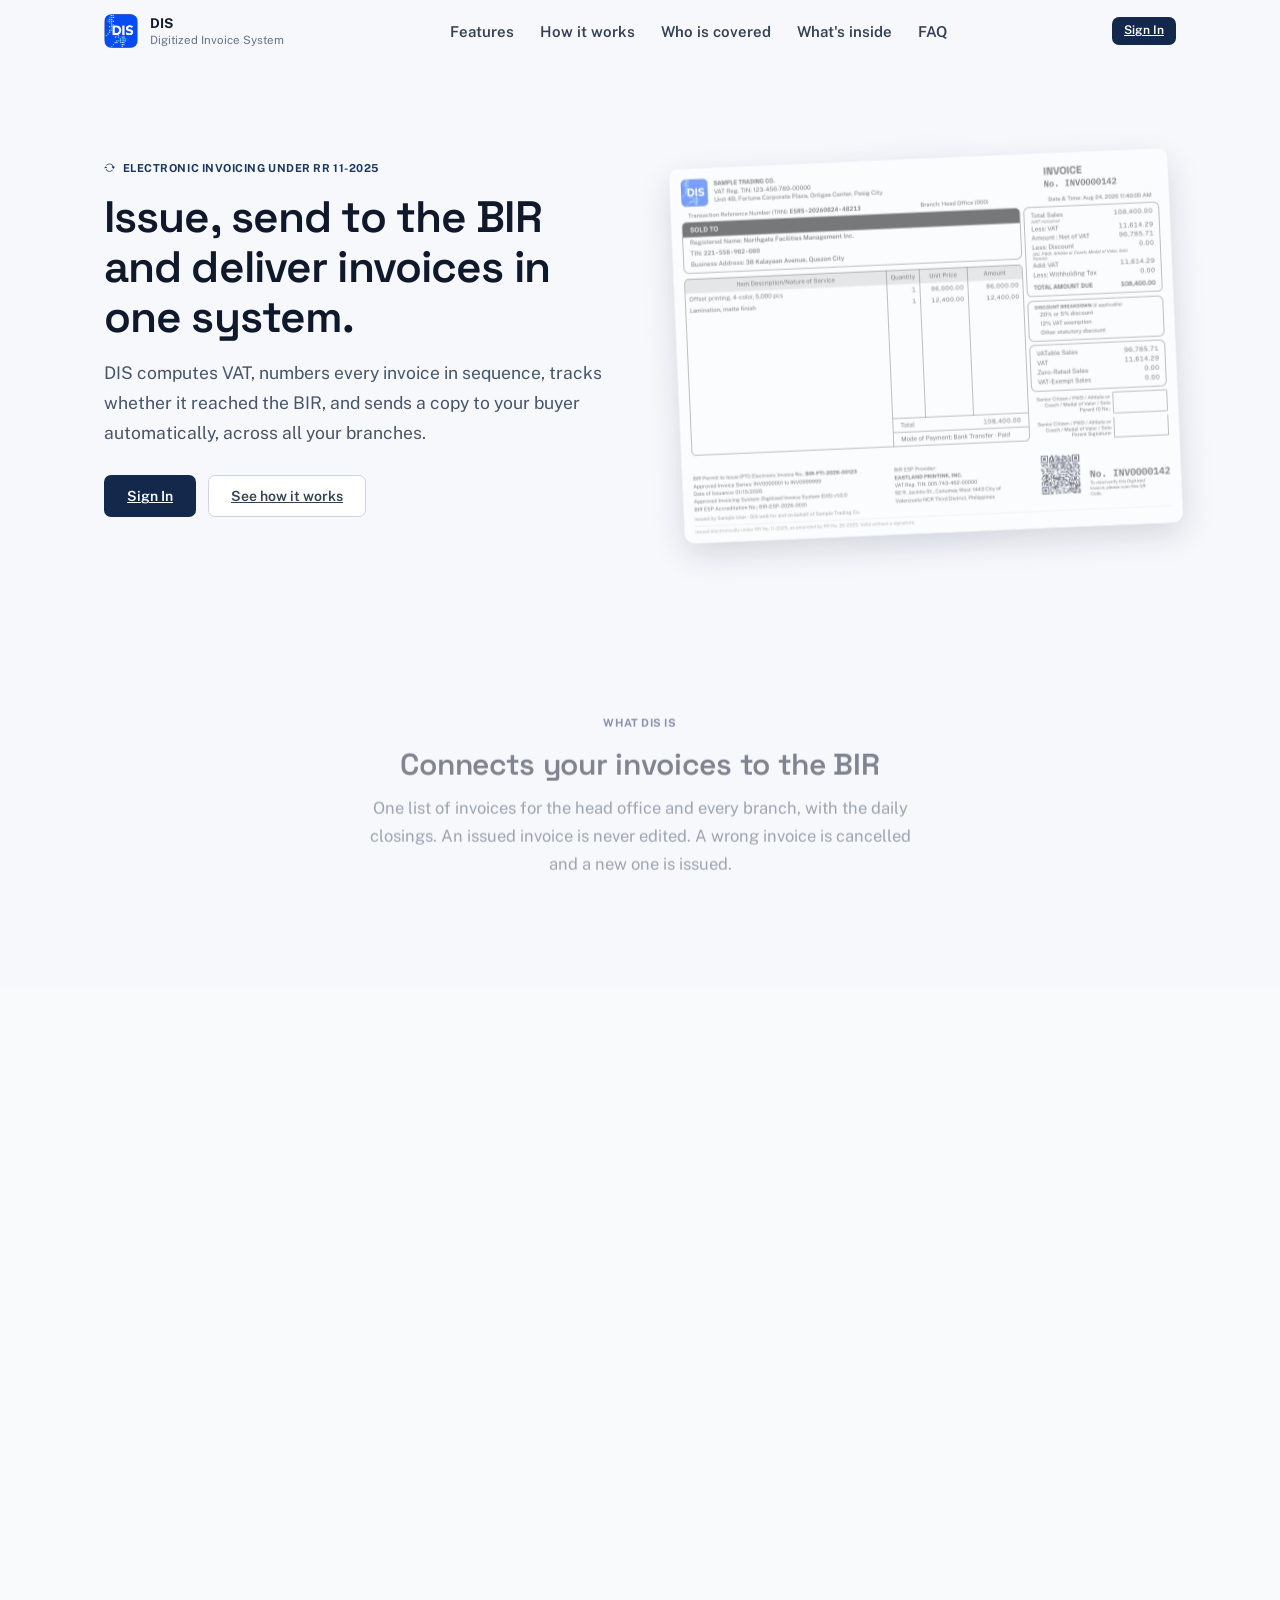
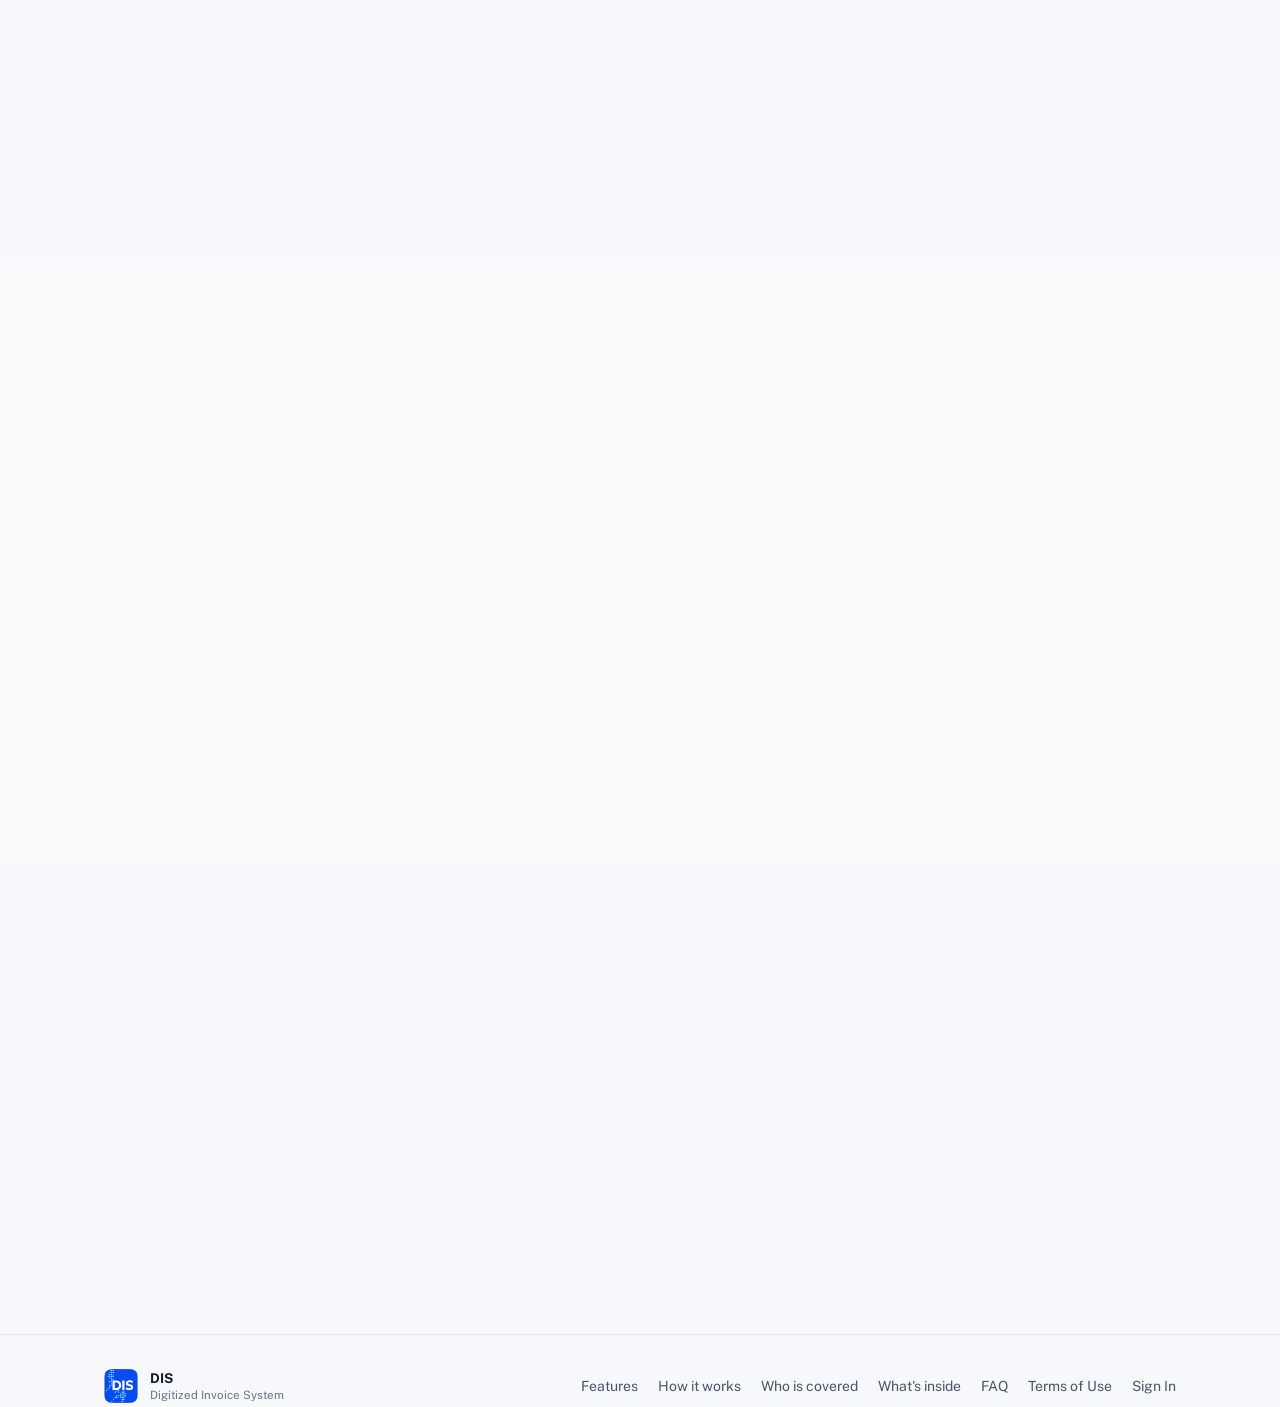
==== index.html @ 4465f7b9 "check" ====
<!DOCTYPE html>
<html lang="en">
<head>
<meta charset="utf-8">
 <meta http-equiv="refresh" content="0; url=landing.html">
<meta name="viewport" content="width=device-width, initial-scale=1">
<title>Digitized Invoice System — EPI</title>

<!-- Set before first paint so a returning dark-mode user never sees a flash
     of the light theme. -->
<script>
  (function(){
    try{
      var t = localStorage.getItem('epi-theme');
      if (t === 'dark') document.documentElement.setAttribute('data-theme', 'dark');
    } catch(e){}
  })();
</script>

<!-- ===== Typefaces ===== -->
<link rel="preconnect" href="https://fonts.googleapis.com">
<link rel="preconnect" href="https://fonts.gstatic.com" crossorigin>
<link rel="stylesheet" href="https://fonts.googleapis.com/css2?family=Space+Grotesk:wght@500;600;700&family=Public+Sans:wght@400;500;600;700&family=IBM+Plex+Mono:wght@500;600&display=swap">

<!-- ===== Design system (carried over from the DORS portal) ===== -->
<link rel="stylesheet" href="lib/bootstrap5.css">
<link rel="stylesheet" href="lib/bootstrap-icons.css">
<link rel="stylesheet" href="lib/fontawesome.css">
<link rel="stylesheet" href="lib/jquery-ui.min.css">
<link rel="stylesheet" href="lib/swal2.min.css">
<link rel="stylesheet" href="lib/select2.min.css">
<link rel="stylesheet" href="lib/dragndrop.table.columns.css">

<!-- DataTables -->
<link rel="stylesheet" href="lib/datatable.dataTables.css">
<link rel="stylesheet" href="lib/datatable.bootstrap5.css">
<link rel="stylesheet" href="lib/datatable.css">

<!-- Date pickers: flatpickr for single/month, daterangepicker for ranges -->
<link rel="stylesheet" href="lib/flatpickr.min.css">
<link rel="stylesheet" href="lib/flatpickr.monthSelect.css">
<link rel="stylesheet" href="lib/datepicker.css">

<link rel="stylesheet" href="css/for_all.css">

<!-- ===== This product ===== -->
<link rel="stylesheet" href="css/shell.css">
<link rel="stylesheet" href="css/main.css">
<link rel="stylesheet" href="css/components.css">
<link rel="stylesheet" href="css/invoice.css">
<link rel="stylesheet" href="css/agreement.css">
<link rel="stylesheet" href="css/ops-onboarding.css">
</head>
<body>

<!-- ============================================================
     SIGN IN
     ============================================================ -->
<div id="view-login" class="screen">
  <div class="main_bg min-vh-100 d-flex align-items-center justify-content-center p-3">
    <div class="container">
      <div class="row justify-content-center">
        <div class="col-12 col-md-9 col-lg-6 col-xl-5">

          <div class="card border-0 rounded-4 shadow-lg overflow_hidden">
            <div class="card-body p-0">
              <div class="p-4 p-md-5 bg-white">

                <div id="login-step-credentials">

                  <div class="text-center mb-4">
                    <div class="d-flex align-items-center justify-content-center gap-2 mb-3">
                      <img src="img/dis-mark.png" alt="Digitized Invoice System" class="height_40 rounded-3">
                      <span class="fw-bold fs_20 text-dark">Digitized Invoice System</span>
                    </div>
                    <a href="landing.html" class="fs_12 text-secondary d-inline-block mb-2">&larr; Back to overview</a>
                    <h2 class="fw-bold fs_30 text-dark mb-1">Welcome</h2>
                    <span class="d-block text-secondary fs_14">
                      Enter your username and password to sign in.
                    </span>
                    <div class="hr_gray_200 mt-3 mx-auto"></div>
                  </div>

                  <div class="mb-3">
                    <span class="d-block fw-semibold fs_13 text-dark mb-2">Username</span>
                    <div class="input-group">
                      <span class="input-group-text bg_blue_100 border-end-0">
                        <i class="bi bi-person fs_14"></i>
                      </span>
                      <input type="email"
                             class="form-control border-start-0 px-2 input_login_email height_40 fs_14 shadow-none"
                             placeholder="you@company.com" maxlength="80" autocomplete="username">
                    </div>
                  </div>

                  <div class="mb-4">
                    <span class="d-block fw-semibold fs_13 text-dark mb-2">Password</span>
                    <div class="input-group">
                      <span class="input-group-text bg_blue_100 border-end-0">
                        <i class="bi bi-key fs_14"></i>
                      </span>
                      <input type="password"
                             class="form-control border-start-0 border-end-0 px-2 input_login_password height_40 fs_14 shadow-none"
                             placeholder="Enter your password" maxlength="50" autocomplete="new-password">
                      <span class="input-group-text bg_blue_100 border-start-0">
                        <i class="bi bi-eye text-secondary icon_show_hide hover"
                           data-target=".input_login_password"></i>
                      </span>
                    </div>
                  </div>

                  <div class="d-grid gap-2">
                    <button type="button"
                            class="lbtn lbtn-primary lbtn-lg w-100 button_validate_credentials">
                      Log In
                    </button>
                  </div>

                  <div class="hr_gray_200 my-4"></div>

                  <div class="text-center">
                    <span class="fs_13 text-secondary">Not a client yet?</span>
                    <span class="fs_13 fw-semibold hyperlink ms-1" onclick="Onboarding.start()">Apply for an account</span>
                  </div>
                  <div class="text-center mt-2">
                    <span class="fs_13 text-secondary">Already applied?</span>
                    <span class="fs_13 fw-semibold hyperlink ms-1" onclick="Auth.checkApplication()">Check your application</span>
                  </div>

                  <!-- Same reasoning: someone holding an invitation has no
                       account yet, so the way in cannot be behind one. -->
                  <div class="text-center mt-2">
                    <span class="fs_13 text-secondary">Been invited to an account?</span>
                    <span class="fs_13 fw-semibold hyperlink ms-1" onclick="Activate.open()">Activate it</span>
                  </div>

                  <div class="text-center mt-3 fs_11 text-muted">
                    Demonstration only, not yet BIR-accredited. No live BIR connection. Data stays in this browser.
                    The demo password is <strong>demo1234</strong>.
                  </div>
                  <div class="text-center mt-2 fs_11 text-muted" id="login-version"></div>

                </div>

                <!-- Shown after credentials validate. Picked fresh every sign-in
                     rather than stored per account, matching how lightweight the
                     rest of this demo's auth already is. -->
                <div id="login-step-mfa" class="d-none">

                  <div class="text-center mb-4">
                    <div class="d-flex align-items-center justify-content-center gap-2 mb-3">
                      <img src="img/dis-mark.png" alt="Digitized Invoice System" class="height_40 rounded-3">
                      <span class="fw-bold fs_20 text-dark">Digitized Invoice System</span>
                    </div>
                    <h2 class="fw-bold fs_30 text-dark mb-1">Verify it's you</h2>
                    <span class="d-block text-secondary fs_14">
                      Select how you'd like to confirm this sign-in.
                    </span>
                    <div class="hr_gray_200 mt-3 mx-auto"></div>
                  </div>

                  <div id="login-mfa-picker" class="radio-cards mb-3">
                    <label class="radio-card" data-mfa-method="email">
                      <input type="radio" name="login-mfa-method">
                      <div>
                        <div class="radio-card-title"><i class="bi bi-envelope me-1"></i> Email code</div>
                        <div class="radio-card-desc">Send a 6-digit code to your email address.</div>
                      </div>
                    </label>
                    <label class="radio-card" data-mfa-method="authenticator">
                      <input type="radio" name="login-mfa-method">
                      <div>
                        <div class="radio-card-title"><i class="bi bi-shield-lock me-1"></i> Authenticator app</div>
                        <div class="radio-card-desc">Enter the 6-digit code from your authenticator app.</div>
                      </div>
                    </label>
                    <label class="radio-card" data-mfa-method="passkey">
                      <input type="radio" name="login-mfa-method">
                      <div>
                        <div class="radio-card-title"><i class="bi bi-fingerprint me-1"></i> Passkey</div>
                        <div class="radio-card-desc">Use your device's fingerprint, face, or screen lock.</div>
                      </div>
                    </label>
                  </div>

                  <div id="login-mfa-body"></div>

                  <div class="text-center mt-3">
                    <span class="fs_13 fw-semibold hyperlink" id="login-mfa-back">&larr; Back to credentials</span>
                  </div>

                </div>

              </div>
            </div>
          </div>

        </div>
      </div>
    </div>
  </div>

  <button type="button" class="demo-accounts-toggle" onclick="Auth.openDemoAccounts()">
    <i class="bi bi-people"></i> Demo Accounts
  </button>
</div>

<!-- ============================================================
     PUBLIC DOCUMENT VERIFICATION

     No account, no session, no menu. A buyer arrives here holding a piece of
     paper or a PDF and leaves knowing whether it is real.
     ============================================================ -->
<div id="view-verify" class="screen hidden">
  <div class="main_bg min-vh-100 d-flex align-items-center justify-content-center p-3">
    <div class="container">
      <div class="row justify-content-center">
        <div class="col-12 col-md-10 col-lg-7 col-xl-6">

          <div class="card border-0 rounded-4 shadow-lg overflow_hidden">
            <div class="card-body p-4 p-md-5 bg-white">

              <div class="text-center mb-4">
                <div class="d-flex align-items-center justify-content-center gap-2 mb-3">
                  <img src="img/dis-mark.png" alt="Digitized Invoice System" class="height_40 rounded-3">
                  <span class="fw-bold fs_20 text-dark">Digitized Invoice System</span>
                </div>
                <h2 class="fw-bold fs_30 text-dark mb-1">Verify an invoice</h2>
                <span class="d-block text-secondary fs_14">
                  Scan the QR code on an invoice to check it
                  against what the seller issued.
                </span>
                <div class="hr_gray_200 mt-3 mx-auto"></div>
              </div>

              <div id="verify-result" class="mt-4">
                <div class="callout"><div class="fs_13 text-secondary text-center">Open your phone camera and scan the QR code printed on the invoice.</div></div>
              </div>

              <div class="hr_gray_200 my-4"></div>

              <div class="text-center">
                <span class="fs_13 fw-semibold hyperlink" onclick="Verify.close()">Back to sign in</span>
              </div>

              <div class="text-center mt-3 fs_11 text-muted">
                The seller is told that their invoice was checked, but not by whom. You are not signed in and nothing about you is recorded.
              </div>

            </div>
          </div>

        </div>
      </div>
    </div>
  </div>
</div>

<!-- ============================================================
     ONBOARDING WIZARD
     ============================================================ -->
<!-- ============================================================
     ACTIVATE AN INVITATION
     No account behind it — the person here does not have one yet.
     ============================================================ -->
<div id="view-activate" class="screen hidden">
  <div class="main_bg min-vh-100 d-flex align-items-center justify-content-center p-3">
    <div class="container">
      <div class="row justify-content-center">
        <div class="col-12 col-md-10 col-lg-7 col-xl-6">

          <div class="card border-0 rounded-4 shadow-lg overflow_hidden">
            <div class="card-body p-4 p-md-5 bg-white">

              <div class="text-center mb-4">
                <div class="d-flex align-items-center justify-content-center gap-2 mb-3">
                  <img src="img/dis-mark.png" alt="Digitized Invoice System" class="height_40 rounded-3">
                  <span class="fw-bold fs_20 text-dark">Digitized Invoice System</span>
                </div>
                <h2 class="fw-bold fs_30 text-dark mb-1">Activate your account</h2>
                <span class="d-block text-secondary fs_14">
                  An account was created for you. Complete the details here to activate it. Your name is recorded in the activity log.
                </span>
                <div class="hr_gray_200 mt-3 mx-auto"></div>
              </div>

              <div id="activate-body"></div>

              <div class="hr_gray_200 my-4"></div>

              <div class="text-center">
                <span class="fs_13 fw-semibold hyperlink" onclick="Activate.close()">Back to sign in</span>
              </div>

            </div>
          </div>

        </div>
      </div>
    </div>
  </div>
</div>

<div id="view-onboarding" class="screen hidden">
  <header class="div_banner text-white p-3 d-flex justify-content-center align-items-center">
    <div class="d-flex justify-content-between align-items-center width_1500 w-100 px-3">
      <div class="d-flex gap-3 align-items-center">
        <img src="img/dis-mark.png" alt="Digitized Invoice System" class="banner_mark_img">
        <div class="d-flex flex-column line_height_1">
          <span class="fs_20 fw-bold" id="ob-title">Apply for an account</span>
          <small class="text-secondary">Digitized Invoice System</small>
        </div>
      </div>
      <div class="d-flex gap-2">
        <button class="lbtn lbtn-sm lbtn-hero" id="ob-demo-btn" onclick="Onboarding.demoFill()"
                title="Fill this step with sample data (demo only)">
          Demo: fill details
        </button>
        <button class="lbtn lbtn-sm lbtn-hero" id="ob-exit-btn" onclick="Onboarding.exit()">
          Exit application
        </button>
      </div>
    </div>
  </header>

  <div class="ob_shell d-flex justify-content-center">
    <div class="width_1500 w-100 d-flex flex-column flex-lg-row gap-3 p-3">
      <aside class="ob_rail">
        <div class="lcard lcard-hero"><div class="lcard-body d-flex flex-column">
          <span class="lbadge lbadge-hero mb-3 align-self-start" id="ob-lane-badge">New application</span>
          <ol id="ob-step-list" class="ob_steps mb-0"></ol>
        </div></div>
      </aside>
      <main class="flex-grow-1 min_width_0">
        <div id="ob-content"></div>
      </main>
    </div>
  </div>
</div>

<!-- ============================================================
     PORTAL
     ============================================================ -->
<div id="view-portal" class="screen hidden">

  <div class="layout_wrapper">

    <!-- Sidebar: product identity, then the taxpayer this session is acting
         for — the identity that actually matters here — then navigation.
         No separate banner: this rail is the whole of the app's chrome. -->
    <button type="button" class="mobile_menu_btn" id="mobile-menu" aria-label="Open menu" aria-expanded="false"
            onclick="Nav.mobileMenu()"><i class="bi bi-list"></i></button>
    <aside class="sidebar" id="sidebar">
      <div class="sidebar_head">
        <div class="sidebar_title">
          Digitized Invoice
        </div>
        <button type="button" class="button_sidebar_collapse" id="sidebar-collapse"
                onclick="Nav.toggleRail()" title="Collapse menu">
          <i class="bi bi-chevron-double-left"></i>
        </button>
      </div>

      <div class="sidebar_tenant" id="sidebar-tenant">
        <div class="sidebar_tenant_name" id="banner-tenant-name">—</div>
        <div class="sidebar_tenant_meta" id="banner-tenant-meta">—</div>
        <div class="sidebar_tenant_address" id="banner-tenant-address">—</div>
      </div>

      <div class="sidebar_menu" id="rail"></div>

      <!-- Demo-only control (business switcher) that used to live in a fixed
           top banner. It belongs to the app's chrome, not to any one screen,
           so it stays in the sidebar and the content area starts clean. -->
      <div class="sidebar_demo">
        <div class="sidebar_demo_row">
          <span class="sidebar_demo_label">BIR EIS</span>
          <span class="sidebar_status_line" id="eis-status">—</span>
        </div>
        <div class="sidebar_demo_row">
          <span class="sidebar_demo_label">System</span>
          <span class="sidebar_status_line" id="system-version">—</span>
        </div>
        <div class="sidebar_demo_row">
          <span class="sidebar_demo_label" id="tenant-switcher-label">Demo business</span>
          <select class="form-select form-select-sm fs_11 select_tenant_switcher"
                  id="tenant-switcher"></select>
        </div>
      </div>

      <div class="sidebar_foot">
        <div class="div_menu" onclick="UI.toggleTheme()" title="Toggle theme">
          <span class="icon"><i class="bi bi-moon-stars" id="theme-toggle-icon"></i></span>
          <span class="label" id="theme-toggle-label">Dark mode</span>
        </div>
        <div class="div_menu div_menu_account" onclick="Auth.openUserSheet()" title="Account">
          <span class="icon"><i class="bi bi-person-circle"></i></span>
          <span class="label">
            <span id="side-user-name">—</span>
            <small class="d-block text-secondary fs_10" id="side-user-role">—</small>
            <small class="d-block div_date sidebar_account_clock">-</small>
          </span>
        </div>
        <div class="div_menu div_logout" title="Sign out">
          <span class="icon"><i class="bi bi-box-arrow-right"></i></span>
          <span class="label">Sign out</span>
        </div>
      </div>
    </aside>

    <div class="main_content" id="main_content">
      <div id="account-banner"></div>
      <div id="content"></div>
    </div>
  </div>
</div>

<!-- ============================================================
     ACCOUNT MANAGEMENT
     The source portal's modal_account_management, with the fields this
     product has. Two of its sections are gone on purpose: there is no
     password here, because an account is invited and activated by the person
     it belongs to, and no agency or department, because a role plus a branch
     is the whole of what an account is scoped by.
     ============================================================ -->
<div class="modal fade modal_top modal_account_management" tabindex="-1"
     aria-labelledby="modal_account_management" aria-hidden="true" data-backdrop="static">
  <div class="modal-dialog modal-dialog-centered justify-content-center">
    <div class="modal-content width_500">
      <div class="modal-body p-4 d-flex flex-column gap-4">

        <div class="text-center">
          <span class="fw-bold modal-title-text span_account_management_title">User</span>
        </div>

        <div class="text-muted">
          <span class="fw-semibold">USER INFORMATION</span>
          <div class="ms-1">
            <div class="row fs_12 g-2">
              <div class="col-12">
                <label for="iac_fullname" class="mb-1">Full name</label>
                <input type="text" id="iac_fullname"
                       class="form-control form-control-sm fw-semibold input_account_management_fullname" />
              </div>
              <div class="col-md-7">
                <label for="iac_email" class="mb-1">Email address</label>
                <input type="email" id="iac_email"
                       class="form-control form-control-sm fw-semibold iv_email input_account_management_email_address" />
              </div>
              <div class="col-md-5">
                <label for="iac_position" class="mb-1">Position</label>
                <input type="text" id="iac_position"
                       class="form-control form-control-sm fw-semibold input_account_management_position" />
              </div>
            </div>
          </div>
        </div>

        <div class="text-muted">
          <span class="fw-semibold">ACCESS</span>
          <div class="ms-1">
            <div class="row fs_12 g-2">
              <div class="col-md-6">
                <label for="sac_role" class="mb-1">Role</label>
                <select id="sac_role"
                        class="form-control form-control-sm fw-semibold select_account_management_role x"></select>
              </div>
              <div class="col-md-6 div_account_management_branch">
                <label for="sac_branch" class="mb-1">Branch</label>
                <select id="sac_branch"
                        class="form-control form-control-sm fw-semibold select_account_management_branch x"></select>
              </div>
              <div class="col-12">
                <div class="hint-box rounded-2 p-2 fs_11 div_account_management_role_hint"></div>
              </div>
            </div>
          </div>
        </div>

        <!-- Shown when inviting: says what actually happens on save. -->
        <div class="callout callout-info div_account_management_invite">
          <span class="callout-ico"><i class="bi bi-envelope"></i></span>
          <div>No password is set here. An invitation is emailed, and the account is usable only after the invited person activates it, so the activity log names the right person.</div>
        </div>

        <!-- Shown when editing an existing account. -->
        <div class="text-muted d-none div_account_management_state">
          <span class="fw-semibold">USER STATE</span>
          <div class="ms-1 mt-2 d-flex align-items-center justify-content-between gap-2 flex-wrap">
            <span class="span_account_management_status"></span>
            <div class="d-flex gap-2">
              <!-- There is no mail server behind a mockup, so the link that
                   would have been emailed is openable from here instead. -->
              <button type="button"
                      class="lbtn lbtn-sm lbtn-ghost fs_11 d-none button_account_management_invitelink">
                Open invitation
              </button>
              <button type="button"
                      class="lbtn lbtn-sm lbtn-subtle fs_11 d-none button_account_management_resend">
                Resend invitation
              </button>
              <button type="button"
                      class="lbtn lbtn-sm lbtn-danger fs_11 button_account_management_disable">
                Disable user
              </button>
            </div>
          </div>
          <div class="fs_11 mt-2">
            A user is disabled, never deleted. Each invoice keeps the name of the user who issued it.
          </div>
        </div>

        <div class="d-flex gap-2 align-items-start text-secondary fs_12">
          <input type="checkbox" id="ac_chk_audit_confirm"
                 class="mt-1 checkbox checkbox_account_management_save_account">
          <label for="ac_chk_audit_confirm">
            I understand that this change takes effect immediately and is recorded in the
            activity log against my name.
          </label>
        </div>

        <div class="row d-flex justify-content-center mt-1">
          <div class="d-flex justify-content-center gap-2">
            <button type="button"
                    class="lbtn lbtn-ghost text-center fw-bold px-5 lbtn-sm fs_11 button_account_management_cancel">Close</button>
            <button type="button"
                    class="lbtn lbtn-primary text-center fw-bold px-5 lbtn-sm fs_11 button_account_management_save" disabled>Save changes</button>
          </div>
        </div>
      </div>
    </div>
  </div>
</div>

<!-- ============================================================
     EXPORT TO PDF
     Carried over from the source portal's shared modal partial, so the
     selectors its export code uses are unchanged. Two differences: the
     per-document column list is what the reporting engine can lay out,
     and the year pickers are filled from .input_year_list below rather
     than from a server-rendered value.
     ============================================================ -->
<input type="hidden" class="input_year_list">

<div class="modal fade modal_top modal_export_to_pdf" tabindex="-1" aria-labelledby="modal_export_to_pdf" aria-hidden="true" data-backdrop="static">
  <div class="modal-dialog modal-dialog-centered justify-content-center">
    <div class="modal-content width_450">
      <div class="modal-body p-4 d-flex flex-column gap-2 text-wrap">
        <div class="text-center">
          <span class="fw-bold modal-title-text">EXPORT TO PDF</span>
        </div>
        <div>
          <table class="table table-bordered table-hover mb-0">
            <thead>
              <tr>
                <th class="d-flex justify-content-center text-muted fs_16 p-1 px-3">
                  <span>Data filtering options</span>
                </th>
              </tr>
            </thead>
            <tbody>
              <tr>
                <td class="d-flex align-items-center gap-2 fs_16 p-1 px-3">
                  <input class="checkbox_export_to_pdf_daily_summary checkbox" type="checkbox" id="checkbox_export_to_pdf_daily_summary" name="checkbox_export_to_pdf">
                  <label for="checkbox_export_to_pdf_daily_summary">Daily Summary</label>
                </td>
              </tr>
              <tr>
                <td class="d-flex align-items-center gap-2 fs_16 p-1 px-3">
                  <input class="checkbox_export_to_pdf_weekly_summary checkbox" type="checkbox" id="checkbox_export_to_pdf_weekly_summary" name="checkbox_export_to_pdf">
                  <label for="checkbox_export_to_pdf_weekly_summary">Weekly Summary</label>
                </td>
              </tr>
              <tr>
                <td class="d-flex align-items-center gap-2 fs_16 p-1 px-3">
                  <input class="checkbox_export_to_pdf_export_to_pdf_monthly_summary checkbox" type="checkbox" id="checkbox_export_to_pdf_export_to_pdf_monthly_summary" name="checkbox_export_to_pdf">
                  <label for="checkbox_export_to_pdf_export_to_pdf_monthly_summary">Monthly Summary</label>
                </td>
              </tr>
              <tr>
                <td class="d-flex align-items-center gap-2 fs_16 p-1 px-3">
                  <input class="checkbox_export_to_pdf_quarterly_summary checkbox" type="checkbox" id="checkbox_export_to_pdf_quarterly_summary" name="checkbox_export_to_pdf">
                  <label for="checkbox_export_to_pdf_quarterly_summary">Quarterly Summary</label>
                </td>
              </tr>
              <tr>
                <td class="d-flex align-items-center gap-2 fs_16 p-1 px-3">
                  <input class="checkbox_export_to_pdf_annual_summary checkbox" type="checkbox" id="checkbox_export_to_pdf_annual_summary" name="checkbox_export_to_pdf">
                  <label for="checkbox_export_to_pdf_annual_summary">Annual Summary</label>
                </td>
              </tr>
              <tr>
                <td class="d-flex align-items-center gap-2 fs_16 p-1 px-3 div_checkbox_export_to_pdf_current_data_summary">
                  <input class="checkbox_export_to_pdf_current_data_summary checkbox" type="checkbox" id="checkbox_export_to_pdf_current_data_summary" name="checkbox_export_to_pdf">
                  <label for="checkbox_export_to_pdf_current_data_summary">Per invoice with current filtered data</label>
                </td>
              </tr>
            </tbody>
          </table>

          <table class="table table-bordered table-hover">
            <thead class="table_export_to_pdf_current_data d-none">
              <tr>
                <th class="text-center align-middle">#</th>
                <th class="ps-0">
                  <div class="d-flex align-items-center justify-content-between">
                    <div class="form-check d-flex align-items-center gap-2 m-0">
                      <input class="checkbox_export_to_pdf_all checkbox" type="checkbox" id="checkbox_export_to_pdf_all" checked>
                      <label class="form-check-label fw-bold mb-0" for="checkbox_export_to_pdf_all">All</label>
                    </div>
                    <span class="lbadge bg-info text-dark fs_11 fw-normal px-2 py-1">
                      <i class="fas fa-info-circle me-1"></i> Drag rows to reorder layout columns
                    </span>
                  </div>
                </th>
              </tr>
            </thead>
            <tbody class="table_export_to_pdf_list_current_data table_export_to_pdf_current_data d-none"></tbody>
            <tfoot>
              <tr class="tr_export_to_pdf_daily d-none">
                <td colspan="2" class="p-1 px-3">
                  <label for="input_date_export_to_pdf_daily_summary">Date</label>
                  <div class="input-group input-group-sm">
                    <span class="input-group-text bg-white border-end-0 text-muted icon_date">
                      <i class="fa fa-calendar-alt"></i>
                    </span>
                    <input type="text" id="input_date_export_to_pdf_daily_summary" class="form-control border-start-0 ps-2 width_200 input_date input_date_export_to_pdf_daily_summary" data-day_max="0" placeholder="Date" readonly />
                  </div>
                </td>
              </tr>
              <tr class="tr_export_to_pdf_weekly d-none">
                <td colspan="2" class="p-1 px-3">
                  <label for="input_date_range_export_to_pdf_weekly_summary">Date Range</label>
                  <div class="input-group input-group-sm">
                    <span class="input-group-text bg-white border-end-0 text-muted icon_date_range">
                      <i class="fa fa-calendar-alt"></i>
                    </span>
                    <input type="text" id="input_date_range_export_to_pdf_weekly_summary" class="form-control border-start-0 ps-2 width_200 input_date_range input_date_range_export_to_pdf_weekly_summary" data-day_max="0" placeholder="Date From - Date To" readonly />
                  </div>
                </td>
              </tr>
              <tr class="tr_export_to_pdf_monthly d-none">
                <td colspan="2" class="p-1 px-3">
                  <div class="row">
                    <div class="col-6">
                      <label for="input_month_year_export_to_pdf_monthly_summary_from">Month From</label>
                      <div class="input-group input-group-sm">
                        <span class="input-group-text bg-white border-end-0 text-muted icon_month_year">
                          <i class="fa fa-calendar-alt"></i>
                        </span>
                        <input type="text" id="input_month_year_export_to_pdf_monthly_summary_from" class="form-control border-start-0 ps-2 input_month_year input_month_year_export_to_pdf_monthly_summary_from" data-day_max="0" placeholder="Date" readonly />
                      </div>
                    </div>
                    <div class="col-6">
                      <label for="input_month_year_export_to_pdf_monthly_summary_to">Month To</label>
                      <div class="input-group input-group-sm">
                        <span class="input-group-text bg-white border-end-0 text-muted icon_month_year">
                          <i class="fa fa-calendar-alt"></i>
                        </span>
                        <input type="text" id="input_month_year_export_to_pdf_monthly_summary_to" class="form-control border-start-0 ps-2 input_month_year input_month_year_export_to_pdf_monthly_summary_to" data-day_max="0" placeholder="Date" readonly />
                      </div>
                    </div>
                  </div>
                </td>
              </tr>
              <tr class="tr_export_to_pdf_quarterly d-none">
                <td colspan="2" class="fs_16 p-1 px-3">
                  <div class="row">
                    <div class="col-6">
                      <label for="select_year_export_to_pdf">Year</label>
                      <div class="input-group input-group-sm">
                        <span class="input-group-text bg-white border-end-0 text-muted icon_year">
                          <i class="fa fa-calendar-alt"></i>
                        </span>
                        <select id="select_year_export_to_pdf" class="form-select form-select-sm border-start-0 ps-2 select_year select_year_export_to_pdf"></select>
                      </div>
                    </div>
                    <div class="col-6">
                      <label for="select_export_to_pdf_quarter">Quarter</label>
                      <select id="select_export_to_pdf_quarter" class="form-control form-control-sm select_export_to_pdf_quarter x"></select>
                    </div>
                  </div>
                </td>
              </tr>
              <tr class="tr_export_to_pdf_yearly d-none">
                <td colspan="2" class="fs_16 p-1 px-3">
                  <div class="row">
                    <div class="col-6">
                      <label for="select_year_export_to_pdf_from">Year From</label>
                      <div class="input-group input-group-sm">
                        <span class="input-group-text bg-white border-end-0 text-muted icon_year">
                          <i class="fa fa-calendar-alt"></i>
                        </span>
                        <select id="select_year_export_to_pdf_from" class="form-select form-select-sm border-start-0 ps-2 select_year select_year_export_to_pdf_from"></select>
                      </div>
                    </div>
                    <div class="col-6">
                      <label for="select_year_export_to_pdf_to">Year To</label>
                      <div class="input-group input-group-sm">
                        <span class="input-group-text bg-white border-end-0 text-muted icon_year">
                          <i class="fa fa-calendar-alt"></i>
                        </span>
                        <select id="select_year_export_to_pdf_to" class="form-select form-select-sm border-start-0 ps-2 select_year select_year_export_to_pdf_to"></select>
                      </div>
                    </div>
                  </div>
                </td>
              </tr>
            </tfoot>
          </table>
        </div>
        <div class="d-flex flex-row gap-2 w-100">
          <button class="lbtn lbtn-sm lbtn-ghost button_export_to_pdf_close w-100">Close</button>
          <button class="lbtn lbtn-sm lbtn-accent button_export_to_pdf w-100">Export to PDF</button>
        </div>
      </div>
    </div>
  </div>
</div>

<!-- ============================================================
     GENERIC MODAL + TOASTS
     ============================================================ -->
<div id="modal-root" class="lmodal-backdrop hidden">
  <div class="lmodal" id="modal-box">
    <div class="lmodal-head">
      <h3 id="modal-title">—</h3>
      <button class="lmodal-x" onclick="UI.closeModal()">&times;</button>
    </div>
    <div class="lmodal-body" id="modal-body"></div>
    <div class="lmodal-foot" id="modal-foot"></div>
  </div>
</div>

<div id="toast-stack" class="ltoast-stack" aria-live="polite" aria-atomic="true"></div>

<!-- ===== Vendored libraries. Order matters and is deliberate:
     jQuery and moment first (daterangepicker depends on both), then the
     widgets, then for_all.js which wires them to the markup. ===== -->
<script src="lib/jquery.js"></script>
<script src="lib/jquery-ui.js"></script>
<script src="lib/moment.js"></script>
<script src="lib/bootstrap5.js"></script>
<script src="lib/qrcode.js"></script>

<!-- DataTables. buttons must precede its bootstrap5 styling adapter. -->
<script src="lib/datatable.js"></script>
<script src="lib/datatable.plugin.js"></script>
<script src="lib/datatable.buttons.js"></script>
<script src="lib/datatable.print.js"></script>
<script src="lib/datatable.html5.js"></script>
<script src="lib/datatable.bootstrap5.js"></script>

<script src="lib/swal2.min.js"></script>
<script src="lib/select2.min.js"></script>
<script src="lib/dragndrop.table.columns.min.js"></script>

<script src="lib/flatpickr.min.js"></script>
<script src="lib/flatpickr.monthSelect.js"></script>
<script src="lib/datepicker.js"></script>

<!-- Charts, as in the source portal. -->
<script src="lib/apexcharts.min.js"></script>

<!-- PDF generation. The source portal rendered PDFs server-side; with no
     server here it happens in the browser, so the bundle (html2canvas +
     jsPDF included) is loaded instead. -->
<script src="lib/html2pdf.bundle.min.js"></script>

<!-- ===== This product ===== -->
<script src="js/core.js"></script>
<script src="js/local-api.js"></script>
<script src="js/for_all.js"></script>
<script src="js/seed.js"></script>
<script src="js/auth.js"></script>
<script src="js/navigation.js"></script>
<script src="js/reporting.js"></script>
<script src="js/onboarding.js"></script>
<script src="js/invoice-doc.js"></script>
<script src="js/home.js"></script>
<script src="js/invoices.js"></script>
<script src="js/activity.js"></script>
<script src="js/accounts.js"></script>
<script src="js/settings.js"></script>
<script src="js/import.js"></script>
<script src="js/issue.js"></script>
<script src="js/records.js"></script>
<script src="js/lists.js"></script>
<script src="js/resilience.js"></script>
<script src="js/billing.js"></script>
<script src="js/ops.js"></script>
<script src="js/ops-onboarding.js"></script>
<script src="js/incidents.js"></script>
<script src="js/payments.js"></script>
<script src="js/deposit.js"></script>
<script src="js/realtime.js"></script>
<script src="js/provider-settlement.js"></script>
<script src="js/agreement-text.js"></script>
<script src="js/agreement.js"></script>
<script src="js/template.js"></script>
<script src="js/verify.js"></script>
<script src="js/reports.js"></script>
<script src="js/platforms.js"></script>
<script src="js/corrections.js"></script>
<script src="js/delivery.js"></script>
<script src="js/queue.js"></script>
<script src="js/transmission.js"></script>
<script src="js/session.js"></script>
<script src="js/activate.js"></script>
<script src="js/app.js"></script>
</body>
</html>
---- lib/bootstrap5.css ----
@charset "UTF-8";/*!
 * Bootstrap  v5.2.2 (https://getbootstrap.com/)
 * Copyright 2011-2022 The Bootstrap Authors
 * Copyright 2011-2022 Twitter, Inc.
 * Licensed under MIT (https://github.com/twbs/bootstrap/blob/main/LICENSE)
 */:root{--bs-blue:#0d6efd;--bs-indigo:#6610f2;--bs-purple:#6f42c1;--bs-pink:#d63384;--bs-red:#dc3545;--bs-orange:#fd7e14;--bs-yellow:#ffc107;--bs-green:#198754;--bs-teal:#20c997;--bs-cyan:#0dcaf0;--bs-black:#000;--bs-white:#fff;--bs-gray:#6c757d;--bs-gray-dark:#343a40;--bs-gray-100:#f8f9fa;--bs-gray-200:#e9ecef;--bs-gray-300:#dee2e6;--bs-gray-400:#ced4da;--bs-gray-500:#adb5bd;--bs-gray-600:#6c757d;--bs-gray-700:#495057;--bs-gray-800:#343a40;--bs-gray-900:#212529;--bs-primary:#0d6efd;--bs-secondary:#6c757d;--bs-success:#198754;--bs-info:#0dcaf0;--bs-warning:#ffc107;--bs-danger:#dc3545;--bs-light:#f8f9fa;--bs-dark:#212529;--bs-primary-rgb:13,110,253;--bs-secondary-rgb:108,117,125;--bs-success-rgb:25,135,84;--bs-info-rgb:13,202,240;--bs-warning-rgb:255,193,7;--bs-danger-rgb:220,53,69;--bs-light-rgb:248,249,250;--bs-dark-rgb:33,37,41;--bs-white-rgb:255,255,255;--bs-black-rgb:0,0,0;--bs-body-color-rgb:33,37,41;--bs-body-bg-rgb:255,255,255;--bs-font-sans-serif:system-ui,-apple-system,"Segoe UI",Roboto,"Helvetica Neue","Noto Sans","Liberation Sans",Arial,sans-serif,"Apple Color Emoji","Segoe UI Emoji","Segoe UI Symbol","Noto Color Emoji";--bs-font-monospace:SFMono-Regular,Menlo,Monaco,Consolas,"Liberation Mono","Courier New",monospace;--bs-gradient:linear-gradient(180deg, rgba(255, 255, 255, 0.15), rgba(255, 255, 255, 0));--bs-body-font-family:var(--bs-font-sans-serif);--bs-body-font-size:1rem;--bs-body-font-weight:400;--bs-body-line-height:1.5;--bs-body-color:#212529;--bs-body-bg:#fff;--bs-border-width:1px;--bs-border-style:solid;--bs-border-color:#dee2e6;--bs-border-color-translucent:rgba(0, 0, 0, 0.175);--bs-border-radius:0.375rem;--bs-border-radius-sm:0.25rem;--bs-border-radius-lg:0.5rem;--bs-border-radius-xl:1rem;--bs-border-radius-2xl:2rem;--bs-border-radius-pill:50rem;--bs-link-color:#0d6efd;--bs-link-hover-color:#0a58ca;--bs-code-color:#d63384;--bs-highlight-bg:#fff3cd}*,::after,::before{box-sizing:border-box}@media (prefers-reduced-motion:no-preference){:root{scroll-behavior:smooth}}body{margin:0;font-family:var(--bs-body-font-family);font-size:var(--bs-body-font-size);font-weight:var(--bs-body-font-weight);line-height:var(--bs-body-line-height);color:var(--bs-body-color);text-align:var(--bs-body-text-align);background-color:var(--bs-body-bg);-webkit-text-size-adjust:100%;-webkit-tap-highlight-color:transparent}hr{margin:1rem 0;color:inherit;border:0;border-top:1px solid;opacity:.25}.h1,.h2,.h3,.h4,.h5,.h6,h1,h2,h3,h4,h5,h6{margin-top:0;margin-bottom:.5rem;font-weight:500;line-height:1.2}.h1,h1{font-size:calc(1.375rem + 1.5vw)}@media (min-width:1200px){.h1,h1{font-size:2.5rem}}.h2,h2{font-size:calc(1.325rem + .9vw)}@media (min-width:1200px){.h2,h2{font-size:2rem}}.h3,h3{font-size:calc(1.3rem + .6vw)}@media (min-width:1200px){.h3,h3{font-size:1.75rem}}.h4,h4{font-size:calc(1.275rem + .3vw)}@media (min-width:1200px){.h4,h4{font-size:1.5rem}}.h5,h5{font-size:1.25rem}.h6,h6{font-size:1rem}p{margin-top:0;margin-bottom:1rem}abbr[title]{-webkit-text-decoration:underline dotted;text-decoration:underline dotted;cursor:help;-webkit-text-decoration-skip-ink:none;text-decoration-skip-ink:none}address{margin-bottom:1rem;font-style:normal;line-height:inherit}ol,ul{padding-left:2rem}dl,ol,ul{margin-top:0;margin-bottom:1rem}ol ol,ol ul,ul ol,ul ul{margin-bottom:0}dt{font-weight:700}dd{margin-bottom:.5rem;margin-left:0}blockquote{margin:0 0 1rem}b,strong{font-weight:bolder}.small,small{font-size:.875em}.mark,mark{padding:.1875em;background-color:var(--bs-highlight-bg)}sub,sup{position:relative;font-size:.75em;line-height:0;vertical-align:baseline}sub{bottom:-.25em}sup{top:-.5em}a{color:var(--bs-link-color);text-decoration:underline}a:hover{color:var(--bs-link-hover-color)}a:not([href]):not([class]),a:not([href]):not([class]):hover{color:inherit;text-decoration:none}code,kbd,pre,samp{font-family:var(--bs-font-monospace);font-size:1em}pre{display:block;margin-top:0;margin-bottom:1rem;overflow:auto;font-size:.875em}pre code{font-size:inherit;color:inherit;word-break:normal}code{font-size:.875em;color:var(--bs-code-color);word-wrap:break-word}a>code{color:inherit}kbd{padding:.1875rem .375rem;font-size:.875em;color:var(--bs-body-bg);background-color:var(--bs-body-color);border-radius:.25rem}kbd kbd{padding:0;font-size:1em}figure{margin:0 0 1rem}img,svg{vertical-align:middle}table{caption-side:bottom;border-collapse:collapse}caption{padding-top:.5rem;padding-bottom:.5rem;color:#6c757d;text-align:left}th{text-align:inherit;text-align:-webkit-match-parent}tbody,td,tfoot,th,thead,tr{border-color:inherit;border-style:solid;border-width:0}label{display:inline-block}button{border-radius:0}button:focus:not(:focus-visible){outline:0}button,input,optgroup,select,textarea{margin:0;font-family:inherit;font-size:inherit;line-height:inherit}button,select{text-transform:none}[role=button]{cursor:pointer}select{word-wrap:normal}select:disabled{opacity:1}[list]:not([type=date]):not([type=datetime-local]):not([type=month]):not([type=week]):not([type=time])::-webkit-calendar-picker-indicator{display:none!important}[type=button],[type=reset],[type=submit],button{-webkit-appearance:button}[type=button]:not(:disabled),[type=reset]:not(:disabled),[type=submit]:not(:disabled),button:not(:disabled){cursor:pointer}::-moz-focus-inner{padding:0;border-style:none}textarea{resize:vertical}fieldset{min-width:0;padding:0;margin:0;border:0}legend{float:left;width:100%;padding:0;margin-bottom:.5rem;font-size:calc(1.275rem + .3vw);line-height:inherit}@media (min-width:1200px){legend{font-size:1.5rem}}legend+*{clear:left}::-webkit-datetime-edit-day-field,::-webkit-datetime-edit-fields-wrapper,::-webkit-datetime-edit-hour-field,::-webkit-datetime-edit-minute,::-webkit-datetime-edit-month-field,::-webkit-datetime-edit-text,::-webkit-datetime-edit-year-field{padding:0}::-webkit-inner-spin-button{height:auto}[type=search]{outline-offset:-2px;-webkit-appearance:textfield}::-webkit-search-decoration{-webkit-appearance:none}::-webkit-color-swatch-wrapper{padding:0}::-webkit-file-upload-button{font:inherit;-webkit-appearance:button}::file-selector-button{font:inherit;-webkit-appearance:button}output{display:inline-block}iframe{border:0}summary{display:list-item;cursor:pointer}progress{vertical-align:baseline}[hidden]{display:none!important}.lead{font-size:1.25rem;font-weight:300}.display-1{font-size:calc(1.625rem + 4.5vw);font-weight:300;line-height:1.2}@media (min-width:1200px){.display-1{font-size:5rem}}.display-2{font-size:calc(1.575rem + 3.9vw);font-weight:300;line-height:1.2}@media (min-width:1200px){.display-2{font-size:4.5rem}}.display-3{font-size:calc(1.525rem + 3.3vw);font-weight:300;line-height:1.2}@media (min-width:1200px){.display-3{font-size:4rem}}.display-4{font-size:calc(1.475rem + 2.7vw);font-weight:300;line-height:1.2}@media (min-width:1200px){.display-4{font-size:3.5rem}}.display-5{font-size:calc(1.425rem + 2.1vw);font-weight:300;line-height:1.2}@media (min-width:1200px){.display-5{font-size:3rem}}.display-6{font-size:calc(1.375rem + 1.5vw);font-weight:300;line-height:1.2}@media (min-width:1200px){.display-6{font-size:2.5rem}}.list-unstyled{padding-left:0;list-style:none}.list-inline{padding-left:0;list-style:none}.list-inline-item{display:inline-block}.list-inline-item:not(:last-child){margin-right:.5rem}.initialism{font-size:.875em;text-transform:uppercase}.blockquote{margin-bottom:1rem;font-size:1.25rem}.blockquote>:last-child{margin-bottom:0}.blockquote-footer{margin-top:-1rem;margin-bottom:1rem;font-size:.875em;color:#6c757d}.blockquote-footer::before{content:"— "}.img-fluid{max-width:100%;height:auto}.img-thumbnail{padding:.25rem;background-color:#fff;border:1px solid var(--bs-border-color);border-radius:.375rem;max-width:100%;height:auto}.figure{display:inline-block}.figure-img{margin-bottom:.5rem;line-height:1}.figure-caption{font-size:.875em;color:#6c757d}.container,.container-fluid,.container-lg,.container-md,.container-sm,.container-xl,.container-xxl{--bs-gutter-x:1.5rem;--bs-gutter-y:0;width:100%;padding-right:calc(var(--bs-gutter-x) * .5);padding-left:calc(var(--bs-gutter-x) * .5);margin-right:auto;margin-left:auto}@media (min-width:576px){.container,.container-sm{max-width:540px}}@media (min-width:768px){.container,.container-md,.container-sm{max-width:720px}}@media (min-width:992px){.container,.container-lg,.container-md,.container-sm{max-width:960px}}@media (min-width:1200px){.container,.container-lg,.container-md,.container-sm,.container-xl{max-width:1140px}}@media (min-width:1400px){.container,.container-lg,.container-md,.container-sm,.container-xl,.container-xxl{max-width:1320px}}.row{--bs-gutter-x:1.5rem;--bs-gutter-y:0;display:flex;flex-wrap:wrap;margin-top:calc(-1 * var(--bs-gutter-y));margin-right:calc(-.5 * var(--bs-gutter-x));margin-left:calc(-.5 * var(--bs-gutter-x))}.row>*{flex-shrink:0;width:100%;max-width:100%;padding-right:calc(var(--bs-gutter-x) * .5);padding-left:calc(var(--bs-gutter-x) * .5);margin-top:var(--bs-gutter-y)}.col{flex:1 0 0%}.row-cols-auto>*{flex:0 0 auto;width:auto}.row-cols-1>*{flex:0 0 auto;width:100%}.row-cols-2>*{flex:0 0 auto;width:50%}.row-cols-3>*{flex:0 0 auto;width:33.3333333333%}.row-cols-4>*{flex:0 0 auto;width:25%}.row-cols-5>*{flex:0 0 auto;width:20%}.row-cols-6>*{flex:0 0 auto;width:16.6666666667%}.col-auto{flex:0 0 auto;width:auto}.col-1{flex:0 0 auto;width:8.33333333%}.col-2{flex:0 0 auto;width:16.66666667%}.col-3{flex:0 0 auto;width:25%}.col-4{flex:0 0 auto;width:33.33333333%}.col-5{flex:0 0 auto;width:41.66666667%}.col-6{flex:0 0 auto;width:50%}.col-7{flex:0 0 auto;width:58.33333333%}.col-8{flex:0 0 auto;width:66.66666667%}.col-9{flex:0 0 auto;width:75%}.col-10{flex:0 0 auto;width:83.33333333%}.col-11{flex:0 0 auto;width:91.66666667%}.col-12{flex:0 0 auto;width:100%}.offset-1{margin-left:8.33333333%}.offset-2{margin-left:16.66666667%}.offset-3{margin-left:25%}.offset-4{margin-left:33.33333333%}.offset-5{margin-left:41.66666667%}.offset-6{margin-left:50%}.offset-7{margin-left:58.33333333%}.offset-8{margin-left:66.66666667%}.offset-9{margin-left:75%}.offset-10{margin-left:83.33333333%}.offset-11{margin-left:91.66666667%}.g-0,.gx-0{--bs-gutter-x:0}.g-0,.gy-0{--bs-gutter-y:0}.g-1,.gx-1{--bs-gutter-x:0.25rem}.g-1,.gy-1{--bs-gutter-y:0.25rem}.g-2,.gx-2{--bs-gutter-x:0.5rem}.g-2,.gy-2{--bs-gutter-y:0.5rem}.g-3,.gx-3{--bs-gutter-x:1rem}.g-3,.gy-3{--bs-gutter-y:1rem}.g-4,.gx-4{--bs-gutter-x:1.5rem}.g-4,.gy-4{--bs-gutter-y:1.5rem}.g-5,.gx-5{--bs-gutter-x:3rem}.g-5,.gy-5{--bs-gutter-y:3rem}@media (min-width:576px){.col-sm{flex:1 0 0%}.row-cols-sm-auto>*{flex:0 0 auto;width:auto}.row-cols-sm-1>*{flex:0 0 auto;width:100%}.row-cols-sm-2>*{flex:0 0 auto;width:50%}.row-cols-sm-3>*{flex:0 0 auto;width:33.3333333333%}.row-cols-sm-4>*{flex:0 0 auto;width:25%}.row-cols-sm-5>*{flex:0 0 auto;width:20%}.row-cols-sm-6>*{flex:0 0 auto;width:16.6666666667%}.col-sm-auto{flex:0 0 auto;width:auto}.col-sm-1{flex:0 0 auto;width:8.33333333%}.col-sm-2{flex:0 0 auto;width:16.66666667%}.col-sm-3{flex:0 0 auto;width:25%}.col-sm-4{flex:0 0 auto;width:33.33333333%}.col-sm-5{flex:0 0 auto;width:41.66666667%}.col-sm-6{flex:0 0 auto;width:50%}.col-sm-7{flex:0 0 auto;width:58.33333333%}.col-sm-8{flex:0 0 auto;width:66.66666667%}.col-sm-9{flex:0 0 auto;width:75%}.col-sm-10{flex:0 0 auto;width:83.33333333%}.col-sm-11{flex:0 0 auto;width:91.66666667%}.col-sm-12{flex:0 0 auto;width:100%}.offset-sm-0{margin-left:0}.offset-sm-1{margin-left:8.33333333%}.offset-sm-2{margin-left:16.66666667%}.offset-sm-3{margin-left:25%}.offset-sm-4{margin-left:33.33333333%}.offset-sm-5{margin-left:41.66666667%}.offset-sm-6{margin-left:50%}.offset-sm-7{margin-left:58.33333333%}.offset-sm-8{margin-left:66.66666667%}.offset-sm-9{margin-left:75%}.offset-sm-10{margin-left:83.33333333%}.offset-sm-11{margin-left:91.66666667%}.g-sm-0,.gx-sm-0{--bs-gutter-x:0}.g-sm-0,.gy-sm-0{--bs-gutter-y:0}.g-sm-1,.gx-sm-1{--bs-gutter-x:0.25rem}.g-sm-1,.gy-sm-1{--bs-gutter-y:0.25rem}.g-sm-2,.gx-sm-2{--bs-gutter-x:0.5rem}.g-sm-2,.gy-sm-2{--bs-gutter-y:0.5rem}.g-sm-3,.gx-sm-3{--bs-gutter-x:1rem}.g-sm-3,.gy-sm-3{--bs-gutter-y:1rem}.g-sm-4,.gx-sm-4{--bs-gutter-x:1.5rem}.g-sm-4,.gy-sm-4{--bs-gutter-y:1.5rem}.g-sm-5,.gx-sm-5{--bs-gutter-x:3rem}.g-sm-5,.gy-sm-5{--bs-gutter-y:3rem}}@media (min-width:768px){.col-md{flex:1 0 0%}.row-cols-md-auto>*{flex:0 0 auto;width:auto}.row-cols-md-1>*{flex:0 0 auto;width:100%}.row-cols-md-2>*{flex:0 0 auto;width:50%}.row-cols-md-3>*{flex:0 0 auto;width:33.3333333333%}.row-cols-md-4>*{flex:0 0 auto;width:25%}.row-cols-md-5>*{flex:0 0 auto;width:20%}.row-cols-md-6>*{flex:0 0 auto;width:16.6666666667%}.col-md-auto{flex:0 0 auto;width:auto}.col-md-1{flex:0 0 auto;width:8.33333333%}.col-md-2{flex:0 0 auto;width:16.66666667%}.col-md-3{flex:0 0 auto;width:25%}.col-md-4{flex:0 0 auto;width:33.33333333%}.col-md-5{flex:0 0 auto;width:41.66666667%}.col-md-6{flex:0 0 auto;width:50%}.col-md-7{flex:0 0 auto;width:58.33333333%}.col-md-8{flex:0 0 auto;width:66.66666667%}.col-md-9{flex:0 0 auto;width:75%}.col-md-10{flex:0 0 auto;width:83.33333333%}.col-md-11{flex:0 0 auto;width:91.66666667%}.col-md-12{flex:0 0 auto;width:100%}.offset-md-0{margin-left:0}.offset-md-1{margin-left:8.33333333%}.offset-md-2{margin-left:16.66666667%}.offset-md-3{margin-left:25%}.offset-md-4{margin-left:33.33333333%}.offset-md-5{margin-left:41.66666667%}.offset-md-6{margin-left:50%}.offset-md-7{margin-left:58.33333333%}.offset-md-8{margin-left:66.66666667%}.offset-md-9{margin-left:75%}.offset-md-10{margin-left:83.33333333%}.offset-md-11{margin-left:91.66666667%}.g-md-0,.gx-md-0{--bs-gutter-x:0}.g-md-0,.gy-md-0{--bs-gutter-y:0}.g-md-1,.gx-md-1{--bs-gutter-x:0.25rem}.g-md-1,.gy-md-1{--bs-gutter-y:0.25rem}.g-md-2,.gx-md-2{--bs-gutter-x:0.5rem}.g-md-2,.gy-md-2{--bs-gutter-y:0.5rem}.g-md-3,.gx-md-3{--bs-gutter-x:1rem}.g-md-3,.gy-md-3{--bs-gutter-y:1rem}.g-md-4,.gx-md-4{--bs-gutter-x:1.5rem}.g-md-4,.gy-md-4{--bs-gutter-y:1.5rem}.g-md-5,.gx-md-5{--bs-gutter-x:3rem}.g-md-5,.gy-md-5{--bs-gutter-y:3rem}}@media (min-width:992px){.col-lg{flex:1 0 0%}.row-cols-lg-auto>*{flex:0 0 auto;width:auto}.row-cols-lg-1>*{flex:0 0 auto;width:100%}.row-cols-lg-2>*{flex:0 0 auto;width:50%}.row-cols-lg-3>*{flex:0 0 auto;width:33.3333333333%}.row-cols-lg-4>*{flex:0 0 auto;width:25%}.row-cols-lg-5>*{flex:0 0 auto;width:20%}.row-cols-lg-6>*{flex:0 0 auto;width:16.6666666667%}.col-lg-auto{flex:0 0 auto;width:auto}.col-lg-1{flex:0 0 auto;width:8.33333333%}.col-lg-2{flex:0 0 auto;width:16.66666667%}.col-lg-3{flex:0 0 auto;width:25%}.col-lg-4{flex:0 0 auto;width:33.33333333%}.col-lg-5{flex:0 0 auto;width:41.66666667%}.col-lg-6{flex:0 0 auto;width:50%}.col-lg-7{flex:0 0 auto;width:58.33333333%}.col-lg-8{flex:0 0 auto;width:66.66666667%}.col-lg-9{flex:0 0 auto;width:75%}.col-lg-10{flex:0 0 auto;width:83.33333333%}.col-lg-11{flex:0 0 auto;width:91.66666667%}.col-lg-12{flex:0 0 auto;width:100%}.offset-lg-0{margin-left:0}.offset-lg-1{margin-left:8.33333333%}.offset-lg-2{margin-left:16.66666667%}.offset-lg-3{margin-left:25%}.offset-lg-4{margin-left:33.33333333%}.offset-lg-5{margin-left:41.66666667%}.offset-lg-6{margin-left:50%}.offset-lg-7{margin-left:58.33333333%}.offset-lg-8{margin-left:66.66666667%}.offset-lg-9{margin-left:75%}.offset-lg-10{margin-left:83.33333333%}.offset-lg-11{margin-left:91.66666667%}.g-lg-0,.gx-lg-0{--bs-gutter-x:0}.g-lg-0,.gy-lg-0{--bs-gutter-y:0}.g-lg-1,.gx-lg-1{--bs-gutter-x:0.25rem}.g-lg-1,.gy-lg-1{--bs-gutter-y:0.25rem}.g-lg-2,.gx-lg-2{--bs-gutter-x:0.5rem}.g-lg-2,.gy-lg-2{--bs-gutter-y:0.5rem}.g-lg-3,.gx-lg-3{--bs-gutter-x:1rem}.g-lg-3,.gy-lg-3{--bs-gutter-y:1rem}.g-lg-4,.gx-lg-4{--bs-gutter-x:1.5rem}.g-lg-4,.gy-lg-4{--bs-gutter-y:1.5rem}.g-lg-5,.gx-lg-5{--bs-gutter-x:3rem}.g-lg-5,.gy-lg-5{--bs-gutter-y:3rem}}@media (min-width:1200px){.col-xl{flex:1 0 0%}.row-cols-xl-auto>*{flex:0 0 auto;width:auto}.row-cols-xl-1>*{flex:0 0 auto;width:100%}.row-cols-xl-2>*{flex:0 0 auto;width:50%}.row-cols-xl-3>*{flex:0 0 auto;width:33.3333333333%}.row-cols-xl-4>*{flex:0 0 auto;width:25%}.row-cols-xl-5>*{flex:0 0 auto;width:20%}.row-cols-xl-6>*{flex:0 0 auto;width:16.6666666667%}.col-xl-auto{flex:0 0 auto;width:auto}.col-xl-1{flex:0 0 auto;width:8.33333333%}.col-xl-2{flex:0 0 auto;width:16.66666667%}.col-xl-3{flex:0 0 auto;width:25%}.col-xl-4{flex:0 0 auto;width:33.33333333%}.col-xl-5{flex:0 0 auto;width:41.66666667%}.col-xl-6{flex:0 0 auto;width:50%}.col-xl-7{flex:0 0 auto;width:58.33333333%}.col-xl-8{flex:0 0 auto;width:66.66666667%}.col-xl-9{flex:0 0 auto;width:75%}.col-xl-10{flex:0 0 auto;width:83.33333333%}.col-xl-11{flex:0 0 auto;width:91.66666667%}.col-xl-12{flex:0 0 auto;width:100%}.offset-xl-0{margin-left:0}.offset-xl-1{margin-left:8.33333333%}.offset-xl-2{margin-left:16.66666667%}.offset-xl-3{margin-left:25%}.offset-xl-4{margin-left:33.33333333%}.offset-xl-5{margin-left:41.66666667%}.offset-xl-6{margin-left:50%}.offset-xl-7{margin-left:58.33333333%}.offset-xl-8{margin-left:66.66666667%}.offset-xl-9{margin-left:75%}.offset-xl-10{margin-left:83.33333333%}.offset-xl-11{margin-left:91.66666667%}.g-xl-0,.gx-xl-0{--bs-gutter-x:0}.g-xl-0,.gy-xl-0{--bs-gutter-y:0}.g-xl-1,.gx-xl-1{--bs-gutter-x:0.25rem}.g-xl-1,.gy-xl-1{--bs-gutter-y:0.25rem}.g-xl-2,.gx-xl-2{--bs-gutter-x:0.5rem}.g-xl-2,.gy-xl-2{--bs-gutter-y:0.5rem}.g-xl-3,.gx-xl-3{--bs-gutter-x:1rem}.g-xl-3,.gy-xl-3{--bs-gutter-y:1rem}.g-xl-4,.gx-xl-4{--bs-gutter-x:1.5rem}.g-xl-4,.gy-xl-4{--bs-gutter-y:1.5rem}.g-xl-5,.gx-xl-5{--bs-gutter-x:3rem}.g-xl-5,.gy-xl-5{--bs-gutter-y:3rem}}@media (min-width:1400px){.col-xxl{flex:1 0 0%}.row-cols-xxl-auto>*{flex:0 0 auto;width:auto}.row-cols-xxl-1>*{flex:0 0 auto;width:100%}.row-cols-xxl-2>*{flex:0 0 auto;width:50%}.row-cols-xxl-3>*{flex:0 0 auto;width:33.3333333333%}.row-cols-xxl-4>*{flex:0 0 auto;width:25%}.row-cols-xxl-5>*{flex:0 0 auto;width:20%}.row-cols-xxl-6>*{flex:0 0 auto;width:16.6666666667%}.col-xxl-auto{flex:0 0 auto;width:auto}.col-xxl-1{flex:0 0 auto;width:8.33333333%}.col-xxl-2{flex:0 0 auto;width:16.66666667%}.col-xxl-3{flex:0 0 auto;width:25%}.col-xxl-4{flex:0 0 auto;width:33.33333333%}.col-xxl-5{flex:0 0 auto;width:41.66666667%}.col-xxl-6{flex:0 0 auto;width:50%}.col-xxl-7{flex:0 0 auto;width:58.33333333%}.col-xxl-8{flex:0 0 auto;width:66.66666667%}.col-xxl-9{flex:0 0 auto;width:75%}.col-xxl-10{flex:0 0 auto;width:83.33333333%}.col-xxl-11{flex:0 0 auto;width:91.66666667%}.col-xxl-12{flex:0 0 auto;width:100%}.offset-xxl-0{margin-left:0}.offset-xxl-1{margin-left:8.33333333%}.offset-xxl-2{margin-left:16.66666667%}.offset-xxl-3{margin-left:25%}.offset-xxl-4{margin-left:33.33333333%}.offset-xxl-5{margin-left:41.66666667%}.offset-xxl-6{margin-left:50%}.offset-xxl-7{margin-left:58.33333333%}.offset-xxl-8{margin-left:66.66666667%}.offset-xxl-9{margin-left:75%}.offset-xxl-10{margin-left:83.33333333%}.offset-xxl-11{margin-left:91.66666667%}.g-xxl-0,.gx-xxl-0{--bs-gutter-x:0}.g-xxl-0,.gy-xxl-0{--bs-gutter-y:0}.g-xxl-1,.gx-xxl-1{--bs-gutter-x:0.25rem}.g-xxl-1,.gy-xxl-1{--bs-gutter-y:0.25rem}.g-xxl-2,.gx-xxl-2{--bs-gutter-x:0.5rem}.g-xxl-2,.gy-xxl-2{--bs-gutter-y:0.5rem}.g-xxl-3,.gx-xxl-3{--bs-gutter-x:1rem}.g-xxl-3,.gy-xxl-3{--bs-gutter-y:1rem}.g-xxl-4,.gx-xxl-4{--bs-gutter-x:1.5rem}.g-xxl-4,.gy-xxl-4{--bs-gutter-y:1.5rem}.g-xxl-5,.gx-xxl-5{--bs-gutter-x:3rem}.g-xxl-5,.gy-xxl-5{--bs-gutter-y:3rem}}.table{--bs-table-color:var(--bs-body-color);--bs-table-bg:transparent;--bs-table-border-color:var(--bs-border-color);--bs-table-accent-bg:transparent;--bs-table-striped-color:var(--bs-body-color);--bs-table-striped-bg:rgba(0, 0, 0, 0.05);--bs-table-active-color:var(--bs-body-color);--bs-table-active-bg:rgba(0, 0, 0, 0.1);--bs-table-hover-color:var(--bs-body-color);--bs-table-hover-bg:rgba(0, 0, 0, 0.075);width:100%;margin-bottom:1rem;color:var(--bs-table-color);vertical-align:top;border-color:var(--bs-table-border-color)}.table>:not(caption)>*>*{padding:.5rem .5rem;background-color:var(--bs-table-bg);border-bottom-width:1px;box-shadow:inset 0 0 0 9999px var(--bs-table-accent-bg)}.table>tbody{vertical-align:inherit}.table>thead{vertical-align:bottom}.table-group-divider{border-top:2px solid currentcolor}.caption-top{caption-side:top}.table-sm>:not(caption)>*>*{padding:.25rem .25rem}.table-bordered>:not(caption)>*{border-width:1px 0}.table-bordered>:not(caption)>*>*{border-width:0 1px}.table-borderless>:not(caption)>*>*{border-bottom-width:0}.table-borderless>:not(:first-child){border-top-width:0}.table-striped>tbody>tr:nth-of-type(odd)>*{--bs-table-accent-bg:var(--bs-table-striped-bg);color:var(--bs-table-striped-color)}.table-striped-columns>:not(caption)>tr>:nth-child(2n){--bs-table-accent-bg:var(--bs-table-striped-bg);color:var(--bs-table-striped-color)}.table-active{--bs-table-accent-bg:var(--bs-table-active-bg);color:var(--bs-table-active-color)}.table-hover>tbody>tr:hover>*{--bs-table-accent-bg:var(--bs-table-hover-bg);color:var(--bs-table-hover-color)}.table-primary{--bs-table-color:#000;--bs-table-bg:#cfe2ff;--bs-table-border-color:#bacbe6;--bs-table-striped-bg:#c5d7f2;--bs-table-striped-color:#000;--bs-table-active-bg:#bacbe6;--bs-table-active-color:#000;--bs-table-hover-bg:#bfd1ec;--bs-table-hover-color:#000;color:var(--bs-table-color);border-color:var(--bs-table-border-color)}.table-secondary{--bs-table-color:#000;--bs-table-bg:#e2e3e5;--bs-table-border-color:#cbccce;--bs-table-striped-bg:#d7d8da;--bs-table-striped-color:#000;--bs-table-active-bg:#cbccce;--bs-table-active-color:#000;--bs-table-hover-bg:#d1d2d4;--bs-table-hover-color:#000;color:var(--bs-table-color);border-color:var(--bs-table-border-color)}.table-success{--bs-table-color:#000;--bs-table-bg:#d1e7dd;--bs-table-border-color:#bcd0c7;--bs-table-striped-bg:#c7dbd2;--bs-table-striped-color:#000;--bs-table-active-bg:#bcd0c7;--bs-table-active-color:#000;--bs-table-hover-bg:#c1d6cc;--bs-table-hover-color:#000;color:var(--bs-table-color);border-color:var(--bs-table-border-color)}.table-info{--bs-table-color:#000;--bs-table-bg:#cff4fc;--bs-table-border-color:#badce3;--bs-table-striped-bg:#c5e8ef;--bs-table-striped-color:#000;--bs-table-active-bg:#badce3;--bs-table-active-color:#000;--bs-table-hover-bg:#bfe2e9;--bs-table-hover-color:#000;color:var(--bs-table-color);border-color:var(--bs-table-border-color)}.table-warning{--bs-table-color:#000;--bs-table-bg:#fff3cd;--bs-table-border-color:#e6dbb9;--bs-table-striped-bg:#f2e7c3;--bs-table-striped-color:#000;--bs-table-active-bg:#e6dbb9;--bs-table-active-color:#000;--bs-table-hover-bg:#ece1be;--bs-table-hover-color:#000;color:var(--bs-table-color);border-color:var(--bs-table-border-color)}.table-danger{--bs-table-color:#000;--bs-table-bg:#f8d7da;--bs-table-border-color:#dfc2c4;--bs-table-striped-bg:#eccccf;--bs-table-striped-color:#000;--bs-table-active-bg:#dfc2c4;--bs-table-active-color:#000;--bs-table-hover-bg:#e5c7ca;--bs-table-hover-color:#000;color:var(--bs-table-color);border-color:var(--bs-table-border-color)}.table-light{--bs-table-color:#000;--bs-table-bg:#f8f9fa;--bs-table-border-color:#dfe0e1;--bs-table-striped-bg:#ecedee;--bs-table-striped-color:#000;--bs-table-active-bg:#dfe0e1;--bs-table-active-color:#000;--bs-table-hover-bg:#e5e6e7;--bs-table-hover-color:#000;color:var(--bs-table-color);border-color:var(--bs-table-border-color)}.table-dark{--bs-table-color:#fff;--bs-table-bg:#212529;--bs-table-border-color:#373b3e;--bs-table-striped-bg:#2c3034;--bs-table-striped-color:#fff;--bs-table-active-bg:#373b3e;--bs-table-active-color:#fff;--bs-table-hover-bg:#323539;--bs-table-hover-color:#fff;color:var(--bs-table-color);border-color:var(--bs-table-border-color)}.table-responsive{overflow-x:auto;-webkit-overflow-scrolling:touch}@media (max-width:575.98px){.table-responsive-sm{overflow-x:auto;-webkit-overflow-scrolling:touch}}@media (max-width:767.98px){.table-responsive-md{overflow-x:auto;-webkit-overflow-scrolling:touch}}@media (max-width:991.98px){.table-responsive-lg{overflow-x:auto;-webkit-overflow-scrolling:touch}}@media (max-width:1199.98px){.table-responsive-xl{overflow-x:auto;-webkit-overflow-scrolling:touch}}@media (max-width:1399.98px){.table-responsive-xxl{overflow-x:auto;-webkit-overflow-scrolling:touch}}.form-label{margin-bottom:.5rem}.col-form-label{padding-top:calc(.375rem + 1px);padding-bottom:calc(.375rem + 1px);margin-bottom:0;font-size:inherit;line-height:1.5}.col-form-label-lg{padding-top:calc(.5rem + 1px);padding-bottom:calc(.5rem + 1px);font-size:1.25rem}.col-form-label-sm{padding-top:calc(.25rem + 1px);padding-bottom:calc(.25rem + 1px);font-size:.875rem}.form-text{margin-top:.25rem;font-size:.875em;color:#6c757d}.form-control{display:block;width:100%;padding:.375rem .75rem;font-size:1rem;font-weight:400;line-height:1.5;color:#212529;background-color:#fff;background-clip:padding-box;border:1px solid #ced4da;-webkit-appearance:none;-moz-appearance:none;appearance:none;border-radius:.375rem;transition:border-color .15s ease-in-out,box-shadow .15s ease-in-out}@media (prefers-reduced-motion:reduce){.form-control{transition:none}}.form-control[type=file]{overflow:hidden}.form-control[type=file]:not(:disabled):not([readonly]){cursor:pointer}.form-control:focus{color:#212529;background-color:#fff;border-color:#86b7fe;outline:0;box-shadow:0 0 0 .25rem rgba(13,110,253,.25)}.form-control::-webkit-date-and-time-value{height:1.5em}.form-control::-moz-placeholder{color:#6c757d;opacity:1}.form-control::placeholder{color:#6c757d;opacity:1}.form-control:disabled{background-color:#e9ecef;opacity:1}.form-control::-webkit-file-upload-button{padding:.375rem .75rem;margin:-.375rem -.75rem;-webkit-margin-end:.75rem;margin-inline-end:.75rem;color:#212529;background-color:#e9ecef;pointer-events:none;border-color:inherit;border-style:solid;border-width:0;border-inline-end-width:1px;border-radius:0;-webkit-transition:color .15s ease-in-out,background-color .15s ease-in-out,border-color .15s ease-in-out,box-shadow .15s ease-in-out;transition:color .15s ease-in-out,background-color .15s ease-in-out,border-color .15s ease-in-out,box-shadow .15s ease-in-out}.form-control::file-selector-button{padding:.375rem .75rem;margin:-.375rem -.75rem;-webkit-margin-end:.75rem;margin-inline-end:.75rem;color:#212529;background-color:#e9ecef;pointer-events:none;border-color:inherit;border-style:solid;border-width:0;border-inline-end-width:1px;border-radius:0;transition:color .15s ease-in-out,background-color .15s ease-in-out,border-color .15s ease-in-out,box-shadow .15s ease-in-out}@media (prefers-reduced-motion:reduce){.form-control::-webkit-file-upload-button{-webkit-transition:none;transition:none}.form-control::file-selector-button{transition:none}}.form-control:hover:not(:disabled):not([readonly])::-webkit-file-upload-button{background-color:#dde0e3}.form-control:hover:not(:disabled):not([readonly])::file-selector-button{background-color:#dde0e3}.form-control-plaintext{display:block;width:100%;padding:.375rem 0;margin-bottom:0;line-height:1.5;color:#212529;background-color:transparent;border:solid transparent;border-width:1px 0}.form-control-plaintext:focus{outline:0}.form-control-plaintext.form-control-lg,.form-control-plaintext.form-control-sm{padding-right:0;padding-left:0}.form-control-sm{min-height:calc(1.5em + .5rem + 2px);padding:.25rem .5rem;font-size:.875rem;border-radius:.25rem}.form-control-sm::-webkit-file-upload-button{padding:.25rem .5rem;margin:-.25rem -.5rem;-webkit-margin-end:.5rem;margin-inline-end:.5rem}.form-control-sm::file-selector-button{padding:.25rem .5rem;margin:-.25rem -.5rem;-webkit-margin-end:.5rem;margin-inline-end:.5rem}.form-control-lg{min-height:calc(1.5em + 1rem + 2px);padding:.5rem 1rem;font-size:1.25rem;border-radius:.5rem}.form-control-lg::-webkit-file-upload-button{padding:.5rem 1rem;margin:-.5rem -1rem;-webkit-margin-end:1rem;margin-inline-end:1rem}.form-control-lg::file-selector-button{padding:.5rem 1rem;margin:-.5rem -1rem;-webkit-margin-end:1rem;margin-inline-end:1rem}textarea.form-control{min-height:calc(1.5em + .75rem + 2px)}textarea.form-control-sm{min-height:calc(1.5em + .5rem + 2px)}textarea.form-control-lg{min-height:calc(1.5em + 1rem + 2px)}.form-control-color{width:3rem;height:calc(1.5em + .75rem + 2px);padding:.375rem}.form-control-color:not(:disabled):not([readonly]){cursor:pointer}.form-control-color::-moz-color-swatch{border:0!important;border-radius:.375rem}.form-control-color::-webkit-color-swatch{border-radius:.375rem}.form-control-color.form-control-sm{height:calc(1.5em + .5rem + 2px)}.form-control-color.form-control-lg{height:calc(1.5em + 1rem + 2px)}.form-select{display:block;width:100%;padding:.375rem 2.25rem .375rem .75rem;-moz-padding-start:calc(0.75rem - 3px);font-size:1rem;font-weight:400;line-height:1.5;color:#212529;background-color:#fff;background-image:url("data:image/svg+xml,%3csvg xmlns='http://www.w3.org/2000/svg' viewBox='0 0 16 16'%3e%3cpath fill='none' stroke='%23343a40' stroke-linecap='round' stroke-linejoin='round' stroke-width='2' d='m2 5 6 6 6-6'/%3e%3c/svg%3e");background-repeat:no-repeat;background-position:right .75rem center;background-size:16px 12px;border:1px solid #ced4da;border-radius:.375rem;transition:border-color .15s ease-in-out,box-shadow .15s ease-in-out;-webkit-appearance:none;-moz-appearance:none;appearance:none}@media (prefers-reduced-motion:reduce){.form-select{transition:none}}.form-select:focus{border-color:#86b7fe;outline:0;box-shadow:0 0 0 .25rem rgba(13,110,253,.25)}.form-select[multiple],.form-select[size]:not([size="1"]){padding-right:.75rem;background-image:none}.form-select:disabled{background-color:#e9ecef}.form-select:-moz-focusring{color:transparent;text-shadow:0 0 0 #212529}.form-select-sm{padding-top:.25rem;padding-bottom:.25rem;padding-left:.5rem;font-size:.875rem;border-radius:.25rem}.form-select-lg{padding-top:.5rem;padding-bottom:.5rem;padding-left:1rem;font-size:1.25rem;border-radius:.5rem}.form-check{display:block;min-height:1.5rem;padding-left:1.5em;margin-bottom:.125rem}.form-check .form-check-input{float:left;margin-left:-1.5em}.form-check-reverse{padding-right:1.5em;padding-left:0;text-align:right}.form-check-reverse .form-check-input{float:right;margin-right:-1.5em;margin-left:0}.form-check-input{width:1em;height:1em;margin-top:.25em;vertical-align:top;background-color:#fff;background-repeat:no-repeat;background-position:center;background-size:contain;border:1px solid rgba(0,0,0,.25);-webkit-appearance:none;-moz-appearance:none;appearance:none;-webkit-print-color-adjust:exact;color-adjust:exact;print-color-adjust:exact}.form-check-input[type=checkbox]{border-radius:.25em}.form-check-input[type=radio]{border-radius:50%}.form-check-input:active{filter:brightness(90%)}.form-check-input:focus{border-color:#86b7fe;outline:0;box-shadow:0 0 0 .25rem rgba(13,110,253,.25)}.form-check-input:checked{background-color:#0d6efd;border-color:#0d6efd}.form-check-input:checked[type=checkbox]{background-image:url("data:image/svg+xml,%3csvg xmlns='http://www.w3.org/2000/svg' viewBox='0 0 20 20'%3e%3cpath fill='none' stroke='%23fff' stroke-linecap='round' stroke-linejoin='round' stroke-width='3' d='m6 10 3 3 6-6'/%3e%3c/svg%3e")}.form-check-input:checked[type=radio]{background-image:url("data:image/svg+xml,%3csvg xmlns='http://www.w3.org/2000/svg' viewBox='-4 -4 8 8'%3e%3ccircle r='2' fill='%23fff'/%3e%3c/svg%3e")}.form-check-input[type=checkbox]:indeterminate{background-color:#0d6efd;border-color:#0d6efd;background-image:url("data:image/svg+xml,%3csvg xmlns='http://www.w3.org/2000/svg' viewBox='0 0 20 20'%3e%3cpath fill='none' stroke='%23fff' stroke-linecap='round' stroke-linejoin='round' stroke-width='3' d='M6 10h8'/%3e%3c/svg%3e")}.form-check-input:disabled{pointer-events:none;filter:none;opacity:.5}.form-check-input:disabled~.form-check-label,.form-check-input[disabled]~.form-check-label{cursor:default;opacity:.5}.form-switch{padding-left:2.5em}.form-switch .form-check-input{width:2em;margin-left:-2.5em;background-image:url("data:image/svg+xml,%3csvg xmlns='http://www.w3.org/2000/svg' viewBox='-4 -4 8 8'%3e%3ccircle r='3' fill='rgba%280, 0, 0, 0.25%29'/%3e%3c/svg%3e");background-position:left center;border-radius:2em;transition:background-position .15s ease-in-out}@media (prefers-reduced-motion:reduce){.form-switch .form-check-input{transition:none}}.form-switch .form-check-input:focus{background-image:url("data:image/svg+xml,%3csvg xmlns='http://www.w3.org/2000/svg' viewBox='-4 -4 8 8'%3e%3ccircle r='3' fill='%2386b7fe'/%3e%3c/svg%3e")}.form-switch .form-check-input:checked{background-position:right center;background-image:url("data:image/svg+xml,%3csvg xmlns='http://www.w3.org/2000/svg' viewBox='-4 -4 8 8'%3e%3ccircle r='3' fill='%23fff'/%3e%3c/svg%3e")}.form-switch.form-check-reverse{padding-right:2.5em;padding-left:0}.form-switch.form-check-reverse .form-check-input{margin-right:-2.5em;margin-left:0}.form-check-inline{display:inline-block;margin-right:1rem}.btn-check{position:absolute;clip:rect(0,0,0,0);pointer-events:none}.btn-check:disabled+.btn,.btn-check[disabled]+.btn{pointer-events:none;filter:none;opacity:.65}.form-range{width:100%;height:1.5rem;padding:0;background-color:transparent;-webkit-appearance:none;-moz-appearance:none;appearance:none}.form-range:focus{outline:0}.form-range:focus::-webkit-slider-thumb{box-shadow:0 0 0 1px #fff,0 0 0 .25rem rgba(13,110,253,.25)}.form-range:focus::-moz-range-thumb{box-shadow:0 0 0 1px #fff,0 0 0 .25rem rgba(13,110,253,.25)}.form-range::-moz-focus-outer{border:0}.form-range::-webkit-slider-thumb{width:1rem;height:1rem;margin-top:-.25rem;background-color:#0d6efd;border:0;border-radius:1rem;-webkit-transition:background-color .15s ease-in-out,border-color .15s ease-in-out,box-shadow .15s ease-in-out;transition:background-color .15s ease-in-out,border-color .15s ease-in-out,box-shadow .15s ease-in-out;-webkit-appearance:none;appearance:none}@media (prefers-reduced-motion:reduce){.form-range::-webkit-slider-thumb{-webkit-transition:none;transition:none}}.form-range::-webkit-slider-thumb:active{background-color:#b6d4fe}.form-range::-webkit-slider-runnable-track{width:100%;height:.5rem;color:transparent;cursor:pointer;background-color:#dee2e6;border-color:transparent;border-radius:1rem}.form-range::-moz-range-thumb{width:1rem;height:1rem;background-color:#0d6efd;border:0;border-radius:1rem;-moz-transition:background-color .15s ease-in-out,border-color .15s ease-in-out,box-shadow .15s ease-in-out;transition:background-color .15s ease-in-out,border-color .15s ease-in-out,box-shadow .15s ease-in-out;-moz-appearance:none;appearance:none}@media (prefers-reduced-motion:reduce){.form-range::-moz-range-thumb{-moz-transition:none;transition:none}}.form-range::-moz-range-thumb:active{background-color:#b6d4fe}.form-range::-moz-range-track{width:100%;height:.5rem;color:transparent;cursor:pointer;background-color:#dee2e6;border-color:transparent;border-radius:1rem}.form-range:disabled{pointer-events:none}.form-range:disabled::-webkit-slider-thumb{background-color:#adb5bd}.form-range:disabled::-moz-range-thumb{background-color:#adb5bd}.form-floating{position:relative}.form-floating>.form-control,.form-floating>.form-control-plaintext,.form-floating>.form-select{height:calc(3.5rem + 2px);line-height:1.25}.form-floating>label{position:absolute;top:0;left:0;width:100%;height:100%;padding:1rem .75rem;overflow:hidden;text-align:start;text-overflow:ellipsis;white-space:nowrap;pointer-events:none;border:1px solid transparent;transform-origin:0 0;transition:opacity .1s ease-in-out,transform .1s ease-in-out}@media (prefers-reduced-motion:reduce){.form-floating>label{transition:none}}.form-floating>.form-control,.form-floating>.form-control-plaintext{padding:1rem .75rem}.form-floating>.form-control-plaintext::-moz-placeholder,.form-floating>.form-control::-moz-placeholder{color:transparent}.form-floating>.form-control-plaintext::placeholder,.form-floating>.form-control::placeholder{color:transparent}.form-floating>.form-control-plaintext:not(:-moz-placeholder-shown),.form-floating>.form-control:not(:-moz-placeholder-shown){padding-top:1.625rem;padding-bottom:.625rem}.form-floating>.form-control-plaintext:focus,.form-floating>.form-control-plaintext:not(:placeholder-shown),.form-floating>.form-control:focus,.form-floating>.form-control:not(:placeholder-shown){padding-top:1.625rem;padding-bottom:.625rem}.form-floating>.form-control-plaintext:-webkit-autofill,.form-floating>.form-control:-webkit-autofill{padding-top:1.625rem;padding-bottom:.625rem}.form-floating>.form-select{padding-top:1.625rem;padding-bottom:.625rem}.form-floating>.form-control:not(:-moz-placeholder-shown)~label{opacity:.65;transform:scale(.85) translateY(-.5rem) translateX(.15rem)}.form-floating>.form-control-plaintext~label,.form-floating>.form-control:focus~label,.form-floating>.form-control:not(:placeholder-shown)~label,.form-floating>.form-select~label{opacity:.65;transform:scale(.85) translateY(-.5rem) translateX(.15rem)}.form-floating>.form-control:-webkit-autofill~label{opacity:.65;transform:scale(.85) translateY(-.5rem) translateX(.15rem)}.form-floating>.form-control-plaintext~label{border-width:1px 0}.input-group{position:relative;display:flex;flex-wrap:wrap;align-items:stretch;width:100%}.input-group>.form-control,.input-group>.form-floating,.input-group>.form-select{position:relative;flex:1 1 auto;width:1%;min-width:0}.input-group>.form-control:focus,.input-group>.form-floating:focus-within,.input-group>.form-select:focus{z-index:5}.input-group .btn{position:relative;z-index:2}.input-group .btn:focus{z-index:5}.input-group-text{display:flex;align-items:center;padding:.375rem .75rem;font-size:1rem;font-weight:400;line-height:1.5;color:#212529;text-align:center;white-space:nowrap;background-color:#e9ecef;border:1px solid #ced4da;border-radius:.375rem}.input-group-lg>.btn,.input-group-lg>.form-control,.input-group-lg>.form-select,.input-group-lg>.input-group-text{padding:.5rem 1rem;font-size:1.25rem;border-radius:.5rem}.input-group-sm>.btn,.input-group-sm>.form-control,.input-group-sm>.form-select,.input-group-sm>.input-group-text{padding:.25rem .5rem;font-size:.875rem;border-radius:.25rem}.input-group-lg>.form-select,.input-group-sm>.form-select{padding-right:3rem}.input-group:not(.has-validation)>.dropdown-toggle:nth-last-child(n+3),.input-group:not(.has-validation)>.form-floating:not(:last-child)>.form-control,.input-group:not(.has-validation)>.form-floating:not(:last-child)>.form-select,.input-group:not(.has-validation)>:not(:last-child):not(.dropdown-toggle):not(.dropdown-menu):not(.form-floating){border-top-right-radius:0;border-bottom-right-radius:0}.input-group.has-validation>.dropdown-toggle:nth-last-child(n+4),.input-group.has-validation>.form-floating:nth-last-child(n+3)>.form-control,.input-group.has-validation>.form-floating:nth-last-child(n+3)>.form-select,.input-group.has-validation>:nth-last-child(n+3):not(.dropdown-toggle):not(.dropdown-menu):not(.form-floating){border-top-right-radius:0;border-bottom-right-radius:0}.input-group>:not(:first-child):not(.dropdown-menu):not(.valid-tooltip):not(.valid-feedback):not(.invalid-tooltip):not(.invalid-feedback){margin-left:-1px;border-top-left-radius:0;border-bottom-left-radius:0}.input-group>.form-floating:not(:first-child)>.form-control,.input-group>.form-floating:not(:first-child)>.form-select{border-top-left-radius:0;border-bottom-left-radius:0}.valid-feedback{display:none;width:100%;margin-top:.25rem;font-size:.875em;color:#198754}.valid-tooltip{position:absolute;top:100%;z-index:5;display:none;max-width:100%;padding:.25rem .5rem;margin-top:.1rem;font-size:.875rem;color:#fff;background-color:rgba(25,135,84,.9);border-radius:.375rem}.is-valid~.valid-feedback,.is-valid~.valid-tooltip,.was-validated :valid~.valid-feedback,.was-validated :valid~.valid-tooltip{display:block}.form-control.is-valid,.was-validated .form-control:valid{border-color:#198754;padding-right:calc(1.5em + .75rem);background-image:url("data:image/svg+xml,%3csvg xmlns='http://www.w3.org/2000/svg' viewBox='0 0 8 8'%3e%3cpath fill='%23198754' d='M2.3 6.73.6 4.53c-.4-1.04.46-1.4 1.1-.8l1.1 1.4 3.4-3.8c.6-.63 1.6-.27 1.2.7l-4 4.6c-.43.5-.8.4-1.1.1z'/%3e%3c/svg%3e");background-repeat:no-repeat;background-position:right calc(.375em + .1875rem) center;background-size:calc(.75em + .375rem) calc(.75em + .375rem)}.form-control.is-valid:focus,.was-validated .form-control:valid:focus{border-color:#198754;box-shadow:0 0 0 .25rem rgba(25,135,84,.25)}.was-validated textarea.form-control:valid,textarea.form-control.is-valid{padding-right:calc(1.5em + .75rem);background-position:top calc(.375em + .1875rem) right calc(.375em + .1875rem)}.form-select.is-valid,.was-validated .form-select:valid{border-color:#198754}.form-select.is-valid:not([multiple]):not([size]),.form-select.is-valid:not([multiple])[size="1"],.was-validated .form-select:valid:not([multiple]):not([size]),.was-validated .form-select:valid:not([multiple])[size="1"]{padding-right:4.125rem;background-image:url("data:image/svg+xml,%3csvg xmlns='http://www.w3.org/2000/svg' viewBox='0 0 16 16'%3e%3cpath fill='none' stroke='%23343a40' stroke-linecap='round' stroke-linejoin='round' stroke-width='2' d='m2 5 6 6 6-6'/%3e%3c/svg%3e"),url("data:image/svg+xml,%3csvg xmlns='http://www.w3.org/2000/svg' viewBox='0 0 8 8'%3e%3cpath fill='%23198754' d='M2.3 6.73.6 4.53c-.4-1.04.46-1.4 1.1-.8l1.1 1.4 3.4-3.8c.6-.63 1.6-.27 1.2.7l-4 4.6c-.43.5-.8.4-1.1.1z'/%3e%3c/svg%3e");background-position:right .75rem center,center right 2.25rem;background-size:16px 12px,calc(.75em + .375rem) calc(.75em + .375rem)}.form-select.is-valid:focus,.was-validated .form-select:valid:focus{border-color:#198754;box-shadow:0 0 0 .25rem rgba(25,135,84,.25)}.form-control-color.is-valid,.was-validated .form-control-color:valid{width:calc(3rem + calc(1.5em + .75rem))}.form-check-input.is-valid,.was-validated .form-check-input:valid{border-color:#198754}.form-check-input.is-valid:checked,.was-validated .form-check-input:valid:checked{background-color:#198754}.form-check-input.is-valid:focus,.was-validated .form-check-input:valid:focus{box-shadow:0 0 0 .25rem rgba(25,135,84,.25)}.form-check-input.is-valid~.form-check-label,.was-validated .form-check-input:valid~.form-check-label{color:#198754}.form-check-inline .form-check-input~.valid-feedback{margin-left:.5em}.input-group>.form-control:not(:focus).is-valid,.input-group>.form-floating:not(:focus-within).is-valid,.input-group>.form-select:not(:focus).is-valid,.was-validated .input-group>.form-control:not(:focus):valid,.was-validated .input-group>.form-floating:not(:focus-within):valid,.was-validated .input-group>.form-select:not(:focus):valid{z-index:3}.invalid-feedback{display:none;width:100%;margin-top:.25rem;font-size:.875em;color:#dc3545}.invalid-tooltip{position:absolute;top:100%;z-index:5;display:none;max-width:100%;padding:.25rem .5rem;margin-top:.1rem;font-size:.875rem;color:#fff;background-color:rgba(220,53,69,.9);border-radius:.375rem}.is-invalid~.invalid-feedback,.is-invalid~.invalid-tooltip,.was-validated :invalid~.invalid-feedback,.was-validated :invalid~.invalid-tooltip{display:block}.form-control.is-invalid,.was-validated .form-control:invalid{border-color:#dc3545;padding-right:calc(1.5em + .75rem);background-image:url("data:image/svg+xml,%3csvg xmlns='http://www.w3.org/2000/svg' viewBox='0 0 12 12' width='12' height='12' fill='none' stroke='%23dc3545'%3e%3ccircle cx='6' cy='6' r='4.5'/%3e%3cpath stroke-linejoin='round' d='M5.8 3.6h.4L6 6.5z'/%3e%3ccircle cx='6' cy='8.2' r='.6' fill='%23dc3545' stroke='none'/%3e%3c/svg%3e");background-repeat:no-repeat;background-position:right calc(.375em + .1875rem) center;background-size:calc(.75em + .375rem) calc(.75em + .375rem)}.form-control.is-invalid:focus,.was-validated .form-control:invalid:focus{border-color:#dc3545;box-shadow:0 0 0 .25rem rgba(220,53,69,.25)}.was-validated textarea.form-control:invalid,textarea.form-control.is-invalid{padding-right:calc(1.5em + .75rem);background-position:top calc(.375em + .1875rem) right calc(.375em + .1875rem)}.form-select.is-invalid,.was-validated .form-select:invalid{border-color:#dc3545}.form-select.is-invalid:not([multiple]):not([size]),.form-select.is-invalid:not([multiple])[size="1"],.was-validated .form-select:invalid:not([multiple]):not([size]),.was-validated .form-select:invalid:not([multiple])[size="1"]{padding-right:4.125rem;background-image:url("data:image/svg+xml,%3csvg xmlns='http://www.w3.org/2000/svg' viewBox='0 0 16 16'%3e%3cpath fill='none' stroke='%23343a40' stroke-linecap='round' stroke-linejoin='round' stroke-width='2' d='m2 5 6 6 6-6'/%3e%3c/svg%3e"),url("data:image/svg+xml,%3csvg xmlns='http://www.w3.org/2000/svg' viewBox='0 0 12 12' width='12' height='12' fill='none' stroke='%23dc3545'%3e%3ccircle cx='6' cy='6' r='4.5'/%3e%3cpath stroke-linejoin='round' d='M5.8 3.6h.4L6 6.5z'/%3e%3ccircle cx='6' cy='8.2' r='.6' fill='%23dc3545' stroke='none'/%3e%3c/svg%3e");background-position:right .75rem center,center right 2.25rem;background-size:16px 12px,calc(.75em + .375rem) calc(.75em + .375rem)}.form-select.is-invalid:focus,.was-validated .form-select:invalid:focus{border-color:#dc3545;box-shadow:0 0 0 .25rem rgba(220,53,69,.25)}.form-control-color.is-invalid,.was-validated .form-control-color:invalid{width:calc(3rem + calc(1.5em + .75rem))}.form-check-input.is-invalid,.was-validated .form-check-input:invalid{border-color:#dc3545}.form-check-input.is-invalid:checked,.was-validated .form-check-input:invalid:checked{background-color:#dc3545}.form-check-input.is-invalid:focus,.was-validated .form-check-input:invalid:focus{box-shadow:0 0 0 .25rem rgba(220,53,69,.25)}.form-check-input.is-invalid~.form-check-label,.was-validated .form-check-input:invalid~.form-check-label{color:#dc3545}.form-check-inline .form-check-input~.invalid-feedback{margin-left:.5em}.input-group>.form-control:not(:focus).is-invalid,.input-group>.form-floating:not(:focus-within).is-invalid,.input-group>.form-select:not(:focus).is-invalid,.was-validated .input-group>.form-control:not(:focus):invalid,.was-validated .input-group>.form-floating:not(:focus-within):invalid,.was-validated .input-group>.form-select:not(:focus):invalid{z-index:4}.btn{--bs-btn-padding-x:0.75rem;--bs-btn-padding-y:0.375rem;--bs-btn-font-family: ;--bs-btn-font-size:1rem;--bs-btn-font-weight:400;--bs-btn-line-height:1.5;--bs-btn-color:#212529;--bs-btn-bg:transparent;--bs-btn-border-width:1px;--bs-btn-border-color:transparent;--bs-btn-border-radius:0.375rem;--bs-btn-hover-border-color:transparent;--bs-btn-box-shadow:inset 0 1px 0 rgba(255, 255, 255, 0.15),0 1px 1px rgba(0, 0, 0, 0.075);--bs-btn-disabled-opacity:0.65;--bs-btn-focus-box-shadow:0 0 0 0.25rem rgba(var(--bs-btn-focus-shadow-rgb), .5);display:inline-block;padding:var(--bs-btn-padding-y) var(--bs-btn-padding-x);font-family:var(--bs-btn-font-family);font-size:var(--bs-btn-font-size);font-weight:var(--bs-btn-font-weight);line-height:var(--bs-btn-line-height);color:var(--bs-btn-color);text-align:center;text-decoration:none;vertical-align:middle;cursor:pointer;-webkit-user-select:none;-moz-user-select:none;user-select:none;border:var(--bs-btn-border-width) solid var(--bs-btn-border-color);border-radius:var(--bs-btn-border-radius);background-color:var(--bs-btn-bg);transition:color .15s ease-in-out,background-color .15s ease-in-out,border-color .15s ease-in-out,box-shadow .15s ease-in-out}@media (prefers-reduced-motion:reduce){.btn{transition:none}}.btn:hover{color:var(--bs-btn-hover-color);background-color:var(--bs-btn-hover-bg);border-color:var(--bs-btn-hover-border-color)}.btn-check+.btn:hover{color:var(--bs-btn-color);background-color:var(--bs-btn-bg);border-color:var(--bs-btn-border-color)}.btn:focus-visible{color:var(--bs-btn-hover-color);background-color:var(--bs-btn-hover-bg);border-color:var(--bs-btn-hover-border-color);outline:0;box-shadow:var(--bs-btn-focus-box-shadow)}.btn-check:focus-visible+.btn{border-color:var(--bs-btn-hover-border-color);outline:0;box-shadow:var(--bs-btn-focus-box-shadow)}.btn-check:checked+.btn,.btn.active,.btn.show,.btn:first-child:active,:not(.btn-check)+.btn:active{color:var(--bs-btn-active-color);background-color:var(--bs-btn-active-bg);border-color:var(--bs-btn-active-border-color)}.btn-check:checked+.btn:focus-visible,.btn.active:focus-visible,.btn.show:focus-visible,.btn:first-child:active:focus-visible,:not(.btn-check)+.btn:active:focus-visible{box-shadow:var(--bs-btn-focus-box-shadow)}.btn.disabled,.btn:disabled,fieldset:disabled .btn{color:var(--bs-btn-disabled-color);pointer-events:none;background-color:var(--bs-btn-disabled-bg);border-color:var(--bs-btn-disabled-border-color);opacity:var(--bs-btn-disabled-opacity)}.btn-primary{--bs-btn-color:#fff;--bs-btn-bg:#0d6efd;--bs-btn-border-color:#0d6efd;--bs-btn-hover-color:#fff;--bs-btn-hover-bg:#0b5ed7;--bs-btn-hover-border-color:#0a58ca;--bs-btn-focus-shadow-rgb:49,132,253;--bs-btn-active-color:#fff;--bs-btn-active-bg:#0a58ca;--bs-btn-active-border-color:#0a53be;--bs-btn-active-shadow:inset 0 3px 5px rgba(0, 0, 0, 0.125);--bs-btn-disabled-color:#fff;--bs-btn-disabled-bg:#0d6efd;--bs-btn-disabled-border-color:#0d6efd}.btn-secondary{--bs-btn-color:#fff;--bs-btn-bg:#6c757d;--bs-btn-border-color:#6c757d;--bs-btn-hover-color:#fff;--bs-btn-hover-bg:#5c636a;--bs-btn-hover-border-color:#565e64;--bs-btn-focus-shadow-rgb:130,138,145;--bs-btn-active-color:#fff;--bs-btn-active-bg:#565e64;--bs-btn-active-border-color:#51585e;--bs-btn-active-shadow:inset 0 3px 5px rgba(0, 0, 0, 0.125);--bs-btn-disabled-color:#fff;--bs-btn-disabled-bg:#6c757d;--bs-btn-disabled-border-color:#6c757d}.btn-success{--bs-btn-color:#fff;--bs-btn-bg:#198754;--bs-btn-border-color:#198754;--bs-btn-hover-color:#fff;--bs-btn-hover-bg:#157347;--bs-btn-hover-border-color:#146c43;--bs-btn-focus-shadow-rgb:60,153,110;--bs-btn-active-color:#fff;--bs-btn-active-bg:#146c43;--bs-btn-active-border-color:#13653f;--bs-btn-active-shadow:inset 0 3px 5px rgba(0, 0, 0, 0.125);--bs-btn-disabled-color:#fff;--bs-btn-disabled-bg:#198754;--bs-btn-disabled-border-color:#198754}.btn-info{--bs-btn-color:#000;--bs-btn-bg:#0dcaf0;--bs-btn-border-color:#0dcaf0;--bs-btn-hover-color:#000;--bs-btn-hover-bg:#31d2f2;--bs-btn-hover-border-color:#25cff2;--bs-btn-focus-shadow-rgb:11,172,204;--bs-btn-active-color:#000;--bs-btn-active-bg:#3dd5f3;--bs-btn-active-border-color:#25cff2;--bs-btn-active-shadow:inset 0 3px 5px rgba(0, 0, 0, 0.125);--bs-btn-disabled-color:#000;--bs-btn-disabled-bg:#0dcaf0;--bs-btn-disabled-border-color:#0dcaf0}.btn-warning{--bs-btn-color:#000;--bs-btn-bg:#ffc107;--bs-btn-border-color:#ffc107;--bs-btn-hover-color:#000;--bs-btn-hover-bg:#ffca2c;--bs-btn-hover-border-color:#ffc720;--bs-btn-focus-shadow-rgb:217,164,6;--bs-btn-active-color:#000;--bs-btn-active-bg:#ffcd39;--bs-btn-active-border-color:#ffc720;--bs-btn-active-shadow:inset 0 3px 5px rgba(0, 0, 0, 0.125);--bs-btn-disabled-color:#000;--bs-btn-disabled-bg:#ffc107;--bs-btn-disabled-border-color:#ffc107}.btn-danger{--bs-btn-color:#fff;--bs-btn-bg:#dc3545;--bs-btn-border-color:#dc3545;--bs-btn-hover-color:#fff;--bs-btn-hover-bg:#bb2d3b;--bs-btn-hover-border-color:#b02a37;--bs-btn-focus-shadow-rgb:225,83,97;--bs-btn-active-color:#fff;--bs-btn-active-bg:#b02a37;--bs-btn-active-border-color:#a52834;--bs-btn-active-shadow:inset 0 3px 5px rgba(0, 0, 0, 0.125);--bs-btn-disabled-color:#fff;--bs-btn-disabled-bg:#dc3545;--bs-btn-disabled-border-color:#dc3545}.btn-light{--bs-btn-color:#000;--bs-btn-bg:#f8f9fa;--bs-btn-border-color:#f8f9fa;--bs-btn-hover-color:#000;--bs-btn-hover-bg:#d3d4d5;--bs-btn-hover-border-color:#c6c7c8;--bs-btn-focus-shadow-rgb:211,212,213;--bs-btn-active-color:#000;--bs-btn-active-bg:#c6c7c8;--bs-btn-active-border-color:#babbbc;--bs-btn-active-shadow:inset 0 3px 5px rgba(0, 0, 0, 0.125);--bs-btn-disabled-color:#000;--bs-btn-disabled-bg:#f8f9fa;--bs-btn-disabled-border-color:#f8f9fa}.btn-dark{--bs-btn-color:#fff;--bs-btn-bg:#212529;--bs-btn-border-color:#212529;--bs-btn-hover-color:#fff;--bs-btn-hover-bg:#424649;--bs-btn-hover-border-color:#373b3e;--bs-btn-focus-shadow-rgb:66,70,73;--bs-btn-active-color:#fff;--bs-btn-active-bg:#4d5154;--bs-btn-active-border-color:#373b3e;--bs-btn-active-shadow:inset 0 3px 5px rgba(0, 0, 0, 0.125);--bs-btn-disabled-color:#fff;--bs-btn-disabled-bg:#212529;--bs-btn-disabled-border-color:#212529}.btn-outline-primary{--bs-btn-color:#0d6efd;--bs-btn-border-color:#0d6efd;--bs-btn-hover-color:#fff;--bs-btn-hover-bg:#0d6efd;--bs-btn-hover-border-color:#0d6efd;--bs-btn-focus-shadow-rgb:13,110,253;--bs-btn-active-color:#fff;--bs-btn-active-bg:#0d6efd;--bs-btn-active-border-color:#0d6efd;--bs-btn-active-shadow:inset 0 3px 5px rgba(0, 0, 0, 0.125);--bs-btn-disabled-color:#0d6efd;--bs-btn-disabled-bg:transparent;--bs-btn-disabled-border-color:#0d6efd;--bs-gradient:none}.btn-outline-secondary{--bs-btn-color:#6c757d;--bs-btn-border-color:#6c757d;--bs-btn-hover-color:#fff;--bs-btn-hover-bg:#6c757d;--bs-btn-hover-border-color:#6c757d;--bs-btn-focus-shadow-rgb:108,117,125;--bs-btn-active-color:#fff;--bs-btn-active-bg:#6c757d;--bs-btn-active-border-color:#6c757d;--bs-btn-active-shadow:inset 0 3px 5px rgba(0, 0, 0, 0.125);--bs-btn-disabled-color:#6c757d;--bs-btn-disabled-bg:transparent;--bs-btn-disabled-border-color:#6c757d;--bs-gradient:none}.btn-outline-success{--bs-btn-color:#198754;--bs-btn-border-color:#198754;--bs-btn-hover-color:#fff;--bs-btn-hover-bg:#198754;--bs-btn-hover-border-color:#198754;--bs-btn-focus-shadow-rgb:25,135,84;--bs-btn-active-color:#fff;--bs-btn-active-bg:#198754;--bs-btn-active-border-color:#198754;--bs-btn-active-shadow:inset 0 3px 5px rgba(0, 0, 0, 0.125);--bs-btn-disabled-color:#198754;--bs-btn-disabled-bg:transparent;--bs-btn-disabled-border-color:#198754;--bs-gradient:none}.btn-outline-info{--bs-btn-color:#0dcaf0;--bs-btn-border-color:#0dcaf0;--bs-btn-hover-color:#000;--bs-btn-hover-bg:#0dcaf0;--bs-btn-hover-border-color:#0dcaf0;--bs-btn-focus-shadow-rgb:13,202,240;--bs-btn-active-color:#000;--bs-btn-active-bg:#0dcaf0;--bs-btn-active-border-color:#0dcaf0;--bs-btn-active-shadow:inset 0 3px 5px rgba(0, 0, 0, 0.125);--bs-btn-disabled-color:#0dcaf0;--bs-btn-disabled-bg:transparent;--bs-btn-disabled-border-color:#0dcaf0;--bs-gradient:none}.btn-outline-warning{--bs-btn-color:#ffc107;--bs-btn-border-color:#ffc107;--bs-btn-hover-color:#000;--bs-btn-hover-bg:#ffc107;--bs-btn-hover-border-color:#ffc107;--bs-btn-focus-shadow-rgb:255,193,7;--bs-btn-active-color:#000;--bs-btn-active-bg:#ffc107;--bs-btn-active-border-color:#ffc107;--bs-btn-active-shadow:inset 0 3px 5px rgba(0, 0, 0, 0.125);--bs-btn-disabled-color:#ffc107;--bs-btn-disabled-bg:transparent;--bs-btn-disabled-border-color:#ffc107;--bs-gradient:none}.btn-outline-danger{--bs-btn-color:#dc3545;--bs-btn-border-color:#dc3545;--bs-btn-hover-color:#fff;--bs-btn-hover-bg:#dc3545;--bs-btn-hover-border-color:#dc3545;--bs-btn-focus-shadow-rgb:220,53,69;--bs-btn-active-color:#fff;--bs-btn-active-bg:#dc3545;--bs-btn-active-border-color:#dc3545;--bs-btn-active-shadow:inset 0 3px 5px rgba(0, 0, 0, 0.125);--bs-btn-disabled-color:#dc3545;--bs-btn-disabled-bg:transparent;--bs-btn-disabled-border-color:#dc3545;--bs-gradient:none}.btn-outline-light{--bs-btn-color:#f8f9fa;--bs-btn-border-color:#f8f9fa;--bs-btn-hover-color:#000;--bs-btn-hover-bg:#f8f9fa;--bs-btn-hover-border-color:#f8f9fa;--bs-btn-focus-shadow-rgb:248,249,250;--bs-btn-active-color:#000;--bs-btn-active-bg:#f8f9fa;--bs-btn-active-border-color:#f8f9fa;--bs-btn-active-shadow:inset 0 3px 5px rgba(0, 0, 0, 0.125);--bs-btn-disabled-color:#f8f9fa;--bs-btn-disabled-bg:transparent;--bs-btn-disabled-border-color:#f8f9fa;--bs-gradient:none}.btn-outline-dark{--bs-btn-color:#212529;--bs-btn-border-color:#212529;--bs-btn-hover-color:#fff;--bs-btn-hover-bg:#212529;--bs-btn-hover-border-color:#212529;--bs-btn-focus-shadow-rgb:33,37,41;--bs-btn-active-color:#fff;--bs-btn-active-bg:#212529;--bs-btn-active-border-color:#212529;--bs-btn-active-shadow:inset 0 3px 5px rgba(0, 0, 0, 0.125);--bs-btn-disabled-color:#212529;--bs-btn-disabled-bg:transparent;--bs-btn-disabled-border-color:#212529;--bs-gradient:none}.btn-link{--bs-btn-font-weight:400;--bs-btn-color:var(--bs-link-color);--bs-btn-bg:transparent;--bs-btn-border-color:transparent;--bs-btn-hover-color:var(--bs-link-hover-color);--bs-btn-hover-border-color:transparent;--bs-btn-active-color:var(--bs-link-hover-color);--bs-btn-active-border-color:transparent;--bs-btn-disabled-color:#6c757d;--bs-btn-disabled-border-color:transparent;--bs-btn-box-shadow:none;--bs-btn-focus-shadow-rgb:49,132,253;text-decoration:underline}.btn-link:focus-visible{color:var(--bs-btn-color)}.btn-link:hover{color:var(--bs-btn-hover-color)}.btn-group-lg>.btn,.btn-lg{--bs-btn-padding-y:0.5rem;--bs-btn-padding-x:1rem;--bs-btn-font-size:1.25rem;--bs-btn-border-radius:0.5rem}.btn-group-sm>.btn,.btn-sm{--bs-btn-padding-y:0.25rem;--bs-btn-padding-x:0.5rem;--bs-btn-font-size:0.875rem;--bs-btn-border-radius:0.25rem}.fade{transition:opacity .15s linear}@media (prefers-reduced-motion:reduce){.fade{transition:none}}.fade:not(.show){opacity:0}.collapse:not(.show){display:none}.collapsing{height:0;overflow:hidden;transition:height .35s ease}@media (prefers-reduced-motion:reduce){.collapsing{transition:none}}.collapsing.collapse-horizontal{width:0;height:auto;transition:width .35s ease}@media (prefers-reduced-motion:reduce){.collapsing.collapse-horizontal{transition:none}}.dropdown,.dropdown-center,.dropend,.dropstart,.dropup,.dropup-center{position:relative}.dropdown-toggle{white-space:nowrap}.dropdown-toggle::after{display:inline-block;margin-left:.255em;vertical-align:.255em;content:"";border-top:.3em solid;border-right:.3em solid transparent;border-bottom:0;border-left:.3em solid transparent}.dropdown-toggle:empty::after{margin-left:0}.dropdown-menu{--bs-dropdown-zindex:1000;--bs-dropdown-min-width:10rem;--bs-dropdown-padding-x:0;--bs-dropdown-padding-y:0.5rem;--bs-dropdown-spacer:0.125rem;--bs-dropdown-font-size:1rem;--bs-dropdown-color:#212529;--bs-dropdown-bg:#fff;--bs-dropdown-border-color:var(--bs-border-color-translucent);--bs-dropdown-border-radius:0.375rem;--bs-dropdown-border-width:1px;--bs-dropdown-inner-border-radius:calc(0.375rem - 1px);--bs-dropdown-divider-bg:var(--bs-border-color-translucent);--bs-dropdown-divider-margin-y:0.5rem;--bs-dropdown-box-shadow:0 0.5rem 1rem rgba(0, 0, 0, 0.15);--bs-dropdown-link-color:#212529;--bs-dropdown-link-hover-color:#1e2125;--bs-dropdown-link-hover-bg:#e9ecef;--bs-dropdown-link-active-color:#fff;--bs-dropdown-link-active-bg:#0d6efd;--bs-dropdown-link-disabled-color:#adb5bd;--bs-dropdown-item-padding-x:1rem;--bs-dropdown-item-padding-y:0.25rem;--bs-dropdown-header-color:#6c757d;--bs-dropdown-header-padding-x:1rem;--bs-dropdown-header-padding-y:0.5rem;position:absolute;z-index:var(--bs-dropdown-zindex);display:none;min-width:var(--bs-dropdown-min-width);padding:var(--bs-dropdown-padding-y) var(--bs-dropdown-padding-x);margin:0;font-size:var(--bs-dropdown-font-size);color:var(--bs-dropdown-color);text-align:left;list-style:none;background-color:var(--bs-dropdown-bg);background-clip:padding-box;border:var(--bs-dropdown-border-width) solid var(--bs-dropdown-border-color);border-radius:var(--bs-dropdown-border-radius)}.dropdown-menu[data-bs-popper]{top:100%;left:0;margin-top:var(--bs-dropdown-spacer)}.dropdown-menu-start{--bs-position:start}.dropdown-menu-start[data-bs-popper]{right:auto;left:0}.dropdown-menu-end{--bs-position:end}.dropdown-menu-end[data-bs-popper]{right:0;left:auto}@media (min-width:576px){.dropdown-menu-sm-start{--bs-position:start}.dropdown-menu-sm-start[data-bs-popper]{right:auto;left:0}.dropdown-menu-sm-end{--bs-position:end}.dropdown-menu-sm-end[data-bs-popper]{right:0;left:auto}}@media (min-width:768px){.dropdown-menu-md-start{--bs-position:start}.dropdown-menu-md-start[data-bs-popper]{right:auto;left:0}.dropdown-menu-md-end{--bs-position:end}.dropdown-menu-md-end[data-bs-popper]{right:0;left:auto}}@media (min-width:992px){.dropdown-menu-lg-start{--bs-position:start}.dropdown-menu-lg-start[data-bs-popper]{right:auto;left:0}.dropdown-menu-lg-end{--bs-position:end}.dropdown-menu-lg-end[data-bs-popper]{right:0;left:auto}}@media (min-width:1200px){.dropdown-menu-xl-start{--bs-position:start}.dropdown-menu-xl-start[data-bs-popper]{right:auto;left:0}.dropdown-menu-xl-end{--bs-position:end}.dropdown-menu-xl-end[data-bs-popper]{right:0;left:auto}}@media (min-width:1400px){.dropdown-menu-xxl-start{--bs-position:start}.dropdown-menu-xxl-start[data-bs-popper]{right:auto;left:0}.dropdown-menu-xxl-end{--bs-position:end}.dropdown-menu-xxl-end[data-bs-popper]{right:0;left:auto}}.dropup .dropdown-menu[data-bs-popper]{top:auto;bottom:100%;margin-top:0;margin-bottom:var(--bs-dropdown-spacer)}.dropup .dropdown-toggle::after{display:inline-block;margin-left:.255em;vertical-align:.255em;content:"";border-top:0;border-right:.3em solid transparent;border-bottom:.3em solid;border-left:.3em solid transparent}.dropup .dropdown-toggle:empty::after{margin-left:0}.dropend .dropdown-menu[data-bs-popper]{top:0;right:auto;left:100%;margin-top:0;margin-left:var(--bs-dropdown-spacer)}.dropend .dropdown-toggle::after{display:inline-block;margin-left:.255em;vertical-align:.255em;content:"";border-top:.3em solid transparent;border-right:0;border-bottom:.3em solid transparent;border-left:.3em solid}.dropend .dropdown-toggle:empty::after{margin-left:0}.dropend .dropdown-toggle::after{vertical-align:0}.dropstart .dropdown-menu[data-bs-popper]{top:0;right:100%;left:auto;margin-top:0;margin-right:var(--bs-dropdown-spacer)}.dropstart .dropdown-toggle::after{display:inline-block;margin-left:.255em;vertical-align:.255em;content:""}.dropstart .dropdown-toggle::after{display:none}.dropstart .dropdown-toggle::before{display:inline-block;margin-right:.255em;vertical-align:.255em;content:"";border-top:.3em solid transparent;border-right:.3em solid;border-bottom:.3em solid transparent}.dropstart .dropdown-toggle:empty::after{margin-left:0}.dropstart .dropdown-toggle::before{vertical-align:0}.dropdown-divider{height:0;margin:var(--bs-dropdown-divider-margin-y) 0;overflow:hidden;border-top:1px solid var(--bs-dropdown-divider-bg);opacity:1}.dropdown-item{display:block;width:100%;padding:var(--bs-dropdown-item-padding-y) var(--bs-dropdown-item-padding-x);clear:both;font-weight:400;color:var(--bs-dropdown-link-color);text-align:inherit;text-decoration:none;white-space:nowrap;background-color:transparent;border:0}.dropdown-item:focus,.dropdown-item:hover{color:var(--bs-dropdown-link-hover-color);background-color:var(--bs-dropdown-link-hover-bg)}.dropdown-item.active,.dropdown-item:active{color:var(--bs-dropdown-link-active-color);text-decoration:none;background-color:var(--bs-dropdown-link-active-bg)}.dropdown-item.disabled,.dropdown-item:disabled{color:var(--bs-dropdown-link-disabled-color);pointer-events:none;background-color:transparent}.dropdown-menu.show{display:block}.dropdown-header{display:block;padding:var(--bs-dropdown-header-padding-y) var(--bs-dropdown-header-padding-x);margin-bottom:0;font-size:.875rem;color:var(--bs-dropdown-header-color);white-space:nowrap}.dropdown-item-text{display:block;padding:var(--bs-dropdown-item-padding-y) var(--bs-dropdown-item-padding-x);color:var(--bs-dropdown-link-color)}.dropdown-menu-dark{--bs-dropdown-color:#dee2e6;--bs-dropdown-bg:#343a40;--bs-dropdown-border-color:var(--bs-border-color-translucent);--bs-dropdown-box-shadow: ;--bs-dropdown-link-color:#dee2e6;--bs-dropdown-link-hover-color:#fff;--bs-dropdown-divider-bg:var(--bs-border-color-translucent);--bs-dropdown-link-hover-bg:rgba(255, 255, 255, 0.15);--bs-dropdown-link-active-color:#fff;--bs-dropdown-link-active-bg:#0d6efd;--bs-dropdown-link-disabled-color:#adb5bd;--bs-dropdown-header-color:#adb5bd}.btn-group,.btn-group-vertical{position:relative;display:inline-flex;vertical-align:middle}.btn-group-vertical>.btn,.btn-group>.btn{position:relative;flex:1 1 auto}.btn-group-vertical>.btn-check:checked+.btn,.btn-group-vertical>.btn-check:focus+.btn,.btn-group-vertical>.btn.active,.btn-group-vertical>.btn:active,.btn-group-vertical>.btn:focus,.btn-group-vertical>.btn:hover,.btn-group>.btn-check:checked+.btn,.btn-group>.btn-check:focus+.btn,.btn-group>.btn.active,.btn-group>.btn:active,.btn-group>.btn:focus,.btn-group>.btn:hover{z-index:1}.btn-toolbar{display:flex;flex-wrap:wrap;justify-content:flex-start}.btn-toolbar .input-group{width:auto}.btn-group{border-radius:.375rem}.btn-group>.btn-group:not(:first-child),.btn-group>:not(.btn-check:first-child)+.btn{margin-left:-1px}.btn-group>.btn-group:not(:last-child)>.btn,.btn-group>.btn.dropdown-toggle-split:first-child,.btn-group>.btn:not(:last-child):not(.dropdown-toggle){border-top-right-radius:0;border-bottom-right-radius:0}.btn-group>.btn-group:not(:first-child)>.btn,.btn-group>.btn:nth-child(n+3),.btn-group>:not(.btn-check)+.btn{border-top-left-radius:0;border-bottom-left-radius:0}.dropdown-toggle-split{padding-right:.5625rem;padding-left:.5625rem}.dropdown-toggle-split::after,.dropend .dropdown-toggle-split::after,.dropup .dropdown-toggle-split::after{margin-left:0}.dropstart .dropdown-toggle-split::before{margin-right:0}.btn-group-sm>.btn+.dropdown-toggle-split,.btn-sm+.dropdown-toggle-split{padding-right:.375rem;padding-left:.375rem}.btn-group-lg>.btn+.dropdown-toggle-split,.btn-lg+.dropdown-toggle-split{padding-right:.75rem;padding-left:.75rem}.btn-group-vertical{flex-direction:column;align-items:flex-start;justify-content:center}.btn-group-vertical>.btn,.btn-group-vertical>.btn-group{width:100%}.btn-group-vertical>.btn-group:not(:first-child),.btn-group-vertical>.btn:not(:first-child){margin-top:-1px}.btn-group-vertical>.btn-group:not(:last-child)>.btn,.btn-group-vertical>.btn:not(:last-child):not(.dropdown-toggle){border-bottom-right-radius:0;border-bottom-left-radius:0}.btn-group-vertical>.btn-group:not(:first-child)>.btn,.btn-group-vertical>.btn~.btn{border-top-left-radius:0;border-top-right-radius:0}.nav{--bs-nav-link-padding-x:1rem;--bs-nav-link-padding-y:0.5rem;--bs-nav-link-font-weight: ;--bs-nav-link-color:var(--bs-link-color);--bs-nav-link-hover-color:var(--bs-link-hover-color);--bs-nav-link-disabled-color:#6c757d;display:flex;flex-wrap:wrap;padding-left:0;margin-bottom:0;list-style:none}.nav-link{display:block;padding:var(--bs-nav-link-padding-y) var(--bs-nav-link-padding-x);font-size:var(--bs-nav-link-font-size);font-weight:var(--bs-nav-link-font-weight);color:var(--bs-nav-link-color);text-decoration:none;transition:color .15s ease-in-out,background-color .15s ease-in-out,border-color .15s ease-in-out}@media (prefers-reduced-motion:reduce){.nav-link{transition:none}}.nav-link:focus,.nav-link:hover{color:var(--bs-nav-link-hover-color)}.nav-link.disabled{color:var(--bs-nav-link-disabled-color);pointer-events:none;cursor:default}.nav-tabs{--bs-nav-tabs-border-width:1px;--bs-nav-tabs-border-color:#dee2e6;--bs-nav-tabs-border-radius:0.375rem;--bs-nav-tabs-link-hover-border-color:#e9ecef #e9ecef #dee2e6;--bs-nav-tabs-link-active-color:#495057;--bs-nav-tabs-link-active-bg:#fff;--bs-nav-tabs-link-active-border-color:#dee2e6 #dee2e6 #fff;border-bottom:var(--bs-nav-tabs-border-width) solid var(--bs-nav-tabs-border-color)}.nav-tabs .nav-link{margin-bottom:calc(-1 * var(--bs-nav-tabs-border-width));background:0 0;border:var(--bs-nav-tabs-border-width) solid transparent;border-top-left-radius:var(--bs-nav-tabs-border-radius);border-top-right-radius:var(--bs-nav-tabs-border-radius)}.nav-tabs .nav-link:focus,.nav-tabs .nav-link:hover{isolation:isolate;border-color:var(--bs-nav-tabs-link-hover-border-color)}.nav-tabs .nav-link.disabled,.nav-tabs .nav-link:disabled{color:var(--bs-nav-link-disabled-color);background-color:transparent;border-color:transparent}.nav-tabs .nav-item.show .nav-link,.nav-tabs .nav-link.active{color:var(--bs-nav-tabs-link-active-color);background-color:var(--bs-nav-tabs-link-active-bg);border-color:var(--bs-nav-tabs-link-active-border-color)}.nav-tabs .dropdown-menu{margin-top:calc(-1 * var(--bs-nav-tabs-border-width));border-top-left-radius:0;border-top-right-radius:0}.nav-pills{--bs-nav-pills-border-radius:0.375rem;--bs-nav-pills-link-active-color:#fff;--bs-nav-pills-link-active-bg:#0d6efd}.nav-pills .nav-link{background:0 0;border:0;border-radius:var(--bs-nav-pills-border-radius)}.nav-pills .nav-link:disabled{color:var(--bs-nav-link-disabled-color);background-color:transparent;border-color:transparent}.nav-pills .nav-link.active,.nav-pills .show>.nav-link{color:var(--bs-nav-pills-link-active-color);background-color:var(--bs-nav-pills-link-active-bg)}.nav-fill .nav-item,.nav-fill>.nav-link{flex:1 1 auto;text-align:center}.nav-justified .nav-item,.nav-justified>.nav-link{flex-basis:0;flex-grow:1;text-align:center}.nav-fill .nav-item .nav-link,.nav-justified .nav-item .nav-link{width:100%}.tab-content>.tab-pane{display:none}.tab-content>.active{display:block}.navbar{--bs-navbar-padding-x:0;--bs-navbar-padding-y:0.5rem;--bs-navbar-color:rgba(0, 0, 0, 0.55);--bs-navbar-hover-color:rgba(0, 0, 0, 0.7);--bs-navbar-disabled-color:rgba(0, 0, 0, 0.3);--bs-navbar-active-color:rgba(0, 0, 0, 0.9);--bs-navbar-brand-padding-y:0.3125rem;--bs-navbar-brand-margin-end:1rem;--bs-navbar-brand-font-size:1.25rem;--bs-navbar-brand-color:rgba(0, 0, 0, 0.9);--bs-navbar-brand-hover-color:rgba(0, 0, 0, 0.9);--bs-navbar-nav-link-padding-x:0.5rem;--bs-navbar-toggler-padding-y:0.25rem;--bs-navbar-toggler-padding-x:0.75rem;--bs-navbar-toggler-font-size:1.25rem;--bs-navbar-toggler-icon-bg:url("data:image/svg+xml,%3csvg xmlns='http://www.w3.org/2000/svg' viewBox='0 0 30 30'%3e%3cpath stroke='rgba%280, 0, 0, 0.55%29' stroke-linecap='round' stroke-miterlimit='10' stroke-width='2' d='M4 7h22M4 15h22M4 23h22'/%3e%3c/svg%3e");--bs-navbar-toggler-border-color:rgba(0, 0, 0, 0.1);--bs-navbar-toggler-border-radius:0.375rem;--bs-navbar-toggler-focus-width:0.25rem;--bs-navbar-toggler-transition:box-shadow 0.15s ease-in-out;position:relative;display:flex;flex-wrap:wrap;align-items:center;justify-content:space-between;padding:var(--bs-navbar-padding-y) var(--bs-navbar-padding-x)}.navbar>.container,.navbar>.container-fluid,.navbar>.container-lg,.navbar>.container-md,.navbar>.container-sm,.navbar>.container-xl,.navbar>.container-xxl{display:flex;flex-wrap:inherit;align-items:center;justify-content:space-between}.navbar-brand{padding-top:var(--bs-navbar-brand-padding-y);padding-bottom:var(--bs-navbar-brand-padding-y);margin-right:var(--bs-navbar-brand-margin-end);font-size:var(--bs-navbar-brand-font-size);color:var(--bs-navbar-brand-color);text-decoration:none;white-space:nowrap}.navbar-brand:focus,.navbar-brand:hover{color:var(--bs-navbar-brand-hover-color)}.navbar-nav{--bs-nav-link-padding-x:0;--bs-nav-link-padding-y:0.5rem;--bs-nav-link-font-weight: ;--bs-nav-link-color:var(--bs-navbar-color);--bs-nav-link-hover-color:var(--bs-navbar-hover-color);--bs-nav-link-disabled-color:var(--bs-navbar-disabled-color);display:flex;flex-direction:column;padding-left:0;margin-bottom:0;list-style:none}.navbar-nav .nav-link.active,.navbar-nav .show>.nav-link{color:var(--bs-navbar-active-color)}.navbar-nav .dropdown-menu{position:static}.navbar-text{padding-top:.5rem;padding-bottom:.5rem;color:var(--bs-navbar-color)}.navbar-text a,.navbar-text a:focus,.navbar-text a:hover{color:var(--bs-navbar-active-color)}.navbar-collapse{flex-basis:100%;flex-grow:1;align-items:center}.navbar-toggler{padding:var(--bs-navbar-toggler-padding-y) var(--bs-navbar-toggler-padding-x);font-size:var(--bs-navbar-toggler-font-size);line-height:1;color:var(--bs-navbar-color);background-color:transparent;border:var(--bs-border-width) solid var(--bs-navbar-toggler-border-color);border-radius:var(--bs-navbar-toggler-border-radius);transition:var(--bs-navbar-toggler-transition)}@media (prefers-reduced-motion:reduce){.navbar-toggler{transition:none}}.navbar-toggler:hover{text-decoration:none}.navbar-toggler:focus{text-decoration:none;outline:0;box-shadow:0 0 0 var(--bs-navbar-toggler-focus-width)}.navbar-toggler-icon{display:inline-block;width:1.5em;height:1.5em;vertical-align:middle;background-image:var(--bs-navbar-toggler-icon-bg);background-repeat:no-repeat;background-position:center;background-size:100%}.navbar-nav-scroll{max-height:var(--bs-scroll-height,75vh);overflow-y:auto}@media (min-width:576px){.navbar-expand-sm{flex-wrap:nowrap;justify-content:flex-start}.navbar-expand-sm .navbar-nav{flex-direction:row}.navbar-expand-sm .navbar-nav .dropdown-menu{position:absolute}.navbar-expand-sm .navbar-nav .nav-link{padding-right:var(--bs-navbar-nav-link-padding-x);padding-left:var(--bs-navbar-nav-link-padding-x)}.navbar-expand-sm .navbar-nav-scroll{overflow:visible}.navbar-expand-sm .navbar-collapse{display:flex!important;flex-basis:auto}.navbar-expand-sm .navbar-toggler{display:none}.navbar-expand-sm .offcanvas{position:static;z-index:auto;flex-grow:1;width:auto!important;height:auto!important;visibility:visible!important;background-color:transparent!important;border:0!important;transform:none!important;transition:none}.navbar-expand-sm .offcanvas .offcanvas-header{display:none}.navbar-expand-sm .offcanvas .offcanvas-body{display:flex;flex-grow:0;padding:0;overflow-y:visible}}@media (min-width:768px){.navbar-expand-md{flex-wrap:nowrap;justify-content:flex-start}.navbar-expand-md .navbar-nav{flex-direction:row}.navbar-expand-md .navbar-nav .dropdown-menu{position:absolute}.navbar-expand-md .navbar-nav .nav-link{padding-right:var(--bs-navbar-nav-link-padding-x);padding-left:var(--bs-navbar-nav-link-padding-x)}.navbar-expand-md .navbar-nav-scroll{overflow:visible}.navbar-expand-md .navbar-collapse{display:flex!important;flex-basis:auto}.navbar-expand-md .navbar-toggler{display:none}.navbar-expand-md .offcanvas{position:static;z-index:auto;flex-grow:1;width:auto!important;height:auto!important;visibility:visible!important;background-color:transparent!important;border:0!important;transform:none!important;transition:none}.navbar-expand-md .offcanvas .offcanvas-header{display:none}.navbar-expand-md .offcanvas .offcanvas-body{display:flex;flex-grow:0;padding:0;overflow-y:visible}}@media (min-width:992px){.navbar-expand-lg{flex-wrap:nowrap;justify-content:flex-start}.navbar-expand-lg .navbar-nav{flex-direction:row}.navbar-expand-lg .navbar-nav .dropdown-menu{position:absolute}.navbar-expand-lg .navbar-nav .nav-link{padding-right:var(--bs-navbar-nav-link-padding-x);padding-left:var(--bs-navbar-nav-link-padding-x)}.navbar-expand-lg .navbar-nav-scroll{overflow:visible}.navbar-expand-lg .navbar-collapse{display:flex!important;flex-basis:auto}.navbar-expand-lg .navbar-toggler{display:none}.navbar-expand-lg .offcanvas{position:static;z-index:auto;flex-grow:1;width:auto!important;height:auto!important;visibility:visible!important;background-color:transparent!important;border:0!important;transform:none!important;transition:none}.navbar-expand-lg .offcanvas .offcanvas-header{display:none}.navbar-expand-lg .offcanvas .offcanvas-body{display:flex;flex-grow:0;padding:0;overflow-y:visible}}@media (min-width:1200px){.navbar-expand-xl{flex-wrap:nowrap;justify-content:flex-start}.navbar-expand-xl .navbar-nav{flex-direction:row}.navbar-expand-xl .navbar-nav .dropdown-menu{position:absolute}.navbar-expand-xl .navbar-nav .nav-link{padding-right:var(--bs-navbar-nav-link-padding-x);padding-left:var(--bs-navbar-nav-link-padding-x)}.navbar-expand-xl .navbar-nav-scroll{overflow:visible}.navbar-expand-xl .navbar-collapse{display:flex!important;flex-basis:auto}.navbar-expand-xl .navbar-toggler{display:none}.navbar-expand-xl .offcanvas{position:static;z-index:auto;flex-grow:1;width:auto!important;height:auto!important;visibility:visible!important;background-color:transparent!important;border:0!important;transform:none!important;transition:none}.navbar-expand-xl .offcanvas .offcanvas-header{display:none}.navbar-expand-xl .offcanvas .offcanvas-body{display:flex;flex-grow:0;padding:0;overflow-y:visible}}@media (min-width:1400px){.navbar-expand-xxl{flex-wrap:nowrap;justify-content:flex-start}.navbar-expand-xxl .navbar-nav{flex-direction:row}.navbar-expand-xxl .navbar-nav .dropdown-menu{position:absolute}.navbar-expand-xxl .navbar-nav .nav-link{padding-right:var(--bs-navbar-nav-link-padding-x);padding-left:var(--bs-navbar-nav-link-padding-x)}.navbar-expand-xxl .navbar-nav-scroll{overflow:visible}.navbar-expand-xxl .navbar-collapse{display:flex!important;flex-basis:auto}.navbar-expand-xxl .navbar-toggler{display:none}.navbar-expand-xxl .offcanvas{position:static;z-index:auto;flex-grow:1;width:auto!important;height:auto!important;visibility:visible!important;background-color:transparent!important;border:0!important;transform:none!important;transition:none}.navbar-expand-xxl .offcanvas .offcanvas-header{display:none}.navbar-expand-xxl .offcanvas .offcanvas-body{display:flex;flex-grow:0;padding:0;overflow-y:visible}}.navbar-expand{flex-wrap:nowrap;justify-content:flex-start}.navbar-expand .navbar-nav{flex-direction:row}.navbar-expand .navbar-nav .dropdown-menu{position:absolute}.navbar-expand .navbar-nav .nav-link{padding-right:var(--bs-navbar-nav-link-padding-x);padding-left:var(--bs-navbar-nav-link-padding-x)}.navbar-expand .navbar-nav-scroll{overflow:visible}.navbar-expand .navbar-collapse{display:flex!important;flex-basis:auto}.navbar-expand .navbar-toggler{display:none}.navbar-expand .offcanvas{position:static;z-index:auto;flex-grow:1;width:auto!important;height:auto!important;visibility:visible!important;background-color:transparent!important;border:0!important;transform:none!important;transition:none}.navbar-expand .offcanvas .offcanvas-header{display:none}.navbar-expand .offcanvas .offcanvas-body{display:flex;flex-grow:0;padding:0;overflow-y:visible}.navbar-dark{--bs-navbar-color:rgba(255, 255, 255, 0.55);--bs-navbar-hover-color:rgba(255, 255, 255, 0.75);--bs-navbar-disabled-color:rgba(255, 255, 255, 0.25);--bs-navbar-active-color:#fff;--bs-navbar-brand-color:#fff;--bs-navbar-brand-hover-color:#fff;--bs-navbar-toggler-border-color:rgba(255, 255, 255, 0.1);--bs-navbar-toggler-icon-bg:url("data:image/svg+xml,%3csvg xmlns='http://www.w3.org/2000/svg' viewBox='0 0 30 30'%3e%3cpath stroke='rgba%28255, 255, 255, 0.55%29' stroke-linecap='round' stroke-miterlimit='10' stroke-width='2' d='M4 7h22M4 15h22M4 23h22'/%3e%3c/svg%3e")}.card{--bs-card-spacer-y:1rem;--bs-card-spacer-x:1rem;--bs-card-title-spacer-y:0.5rem;--bs-card-border-width:1px;--bs-card-border-color:var(--bs-border-color-translucent);--bs-card-border-radius:0.375rem;--bs-card-box-shadow: ;--bs-card-inner-border-radius:calc(0.375rem - 1px);--bs-card-cap-padding-y:0.5rem;--bs-card-cap-padding-x:1rem;--bs-card-cap-bg:rgba(0, 0, 0, 0.03);--bs-card-cap-color: ;--bs-card-height: ;--bs-card-color: ;--bs-card-bg:#fff;--bs-card-img-overlay-padding:1rem;--bs-card-group-margin:0.75rem;position:relative;display:flex;flex-direction:column;min-width:0;height:var(--bs-card-height);word-wrap:break-word;background-color:var(--bs-card-bg);background-clip:border-box;border:var(--bs-card-border-width) solid var(--bs-card-border-color);border-radius:var(--bs-card-border-radius)}.card>hr{margin-right:0;margin-left:0}.card>.list-group{border-top:inherit;border-bottom:inherit}.card>.list-group:first-child{border-top-width:0;border-top-left-radius:var(--bs-card-inner-border-radius);border-top-right-radius:var(--bs-card-inner-border-radius)}.card>.list-group:last-child{border-bottom-width:0;border-bottom-right-radius:var(--bs-card-inner-border-radius);border-bottom-left-radius:var(--bs-card-inner-border-radius)}.card>.card-header+.list-group,.card>.list-group+.card-footer{border-top:0}.card-body{flex:1 1 auto;padding:var(--bs-card-spacer-y) var(--bs-card-spacer-x);color:var(--bs-card-color)}.card-title{margin-bottom:var(--bs-card-title-spacer-y)}.card-subtitle{margin-top:calc(-.5 * var(--bs-card-title-spacer-y));margin-bottom:0}.card-text:last-child{margin-bottom:0}.card-link+.card-link{margin-left:var(--bs-card-spacer-x)}.card-header{padding:var(--bs-card-cap-padding-y) var(--bs-card-cap-padding-x);margin-bottom:0;color:var(--bs-card-cap-color);background-color:var(--bs-card-cap-bg);border-bottom:var(--bs-card-border-width) solid var(--bs-card-border-color)}.card-header:first-child{border-radius:var(--bs-card-inner-border-radius) var(--bs-card-inner-border-radius) 0 0}.card-footer{padding:var(--bs-card-cap-padding-y) var(--bs-card-cap-padding-x);color:var(--bs-card-cap-color);background-color:var(--bs-card-cap-bg);border-top:var(--bs-card-border-width) solid var(--bs-card-border-color)}.card-footer:last-child{border-radius:0 0 var(--bs-card-inner-border-radius) var(--bs-card-inner-border-radius)}.card-header-tabs{margin-right:calc(-.5 * var(--bs-card-cap-padding-x));margin-bottom:calc(-1 * var(--bs-card-cap-padding-y));margin-left:calc(-.5 * var(--bs-card-cap-padding-x));border-bottom:0}.card-header-tabs .nav-link.active{background-color:var(--bs-card-bg);border-bottom-color:var(--bs-card-bg)}.card-header-pills{margin-right:calc(-.5 * var(--bs-card-cap-padding-x));margin-left:calc(-.5 * var(--bs-card-cap-padding-x))}.card-img-overlay{position:absolute;top:0;right:0;bottom:0;left:0;padding:var(--bs-card-img-overlay-padding);border-radius:var(--bs-card-inner-border-radius)}.card-img,.card-img-bottom,.card-img-top{width:100%}.card-img,.card-img-top{border-top-left-radius:var(--bs-card-inner-border-radius);border-top-right-radius:var(--bs-card-inner-border-radius)}.card-img,.card-img-bottom{border-bottom-right-radius:var(--bs-card-inner-border-radius);border-bottom-left-radius:var(--bs-card-inner-border-radius)}.card-group>.card{margin-bottom:var(--bs-card-group-margin)}@media (min-width:576px){.card-group{display:flex;flex-flow:row wrap}.card-group>.card{flex:1 0 0%;margin-bottom:0}.card-group>.card+.card{margin-left:0;border-left:0}.card-group>.card:not(:last-child){border-top-right-radius:0;border-bottom-right-radius:0}.card-group>.card:not(:last-child) .card-header,.card-group>.card:not(:last-child) .card-img-top{border-top-right-radius:0}.card-group>.card:not(:last-child) .card-footer,.card-group>.card:not(:last-child) .card-img-bottom{border-bottom-right-radius:0}.card-group>.card:not(:first-child){border-top-left-radius:0;border-bottom-left-radius:0}.card-group>.card:not(:first-child) .card-header,.card-group>.card:not(:first-child) .card-img-top{border-top-left-radius:0}.card-group>.card:not(:first-child) .card-footer,.card-group>.card:not(:first-child) .card-img-bottom{border-bottom-left-radius:0}}.accordion{--bs-accordion-color:#212529;--bs-accordion-bg:#fff;--bs-accordion-transition:color 0.15s ease-in-out,background-color 0.15s ease-in-out,border-color 0.15s ease-in-out,box-shadow 0.15s ease-in-out,border-radius 0.15s ease;--bs-accordion-border-color:var(--bs-border-color);--bs-accordion-border-width:1px;--bs-accordion-border-radius:0.375rem;--bs-accordion-inner-border-radius:calc(0.375rem - 1px);--bs-accordion-btn-padding-x:1.25rem;--bs-accordion-btn-padding-y:1rem;--bs-accordion-btn-color:#212529;--bs-accordion-btn-bg:var(--bs-accordion-bg);--bs-accordion-btn-icon:url("data:image/svg+xml,%3csvg xmlns='http://www.w3.org/2000/svg' viewBox='0 0 16 16' fill='%23212529'%3e%3cpath fill-rule='evenodd' d='M1.646 4.646a.5.5 0 0 1 .708 0L8 10.293l5.646-5.647a.5.5 0 0 1 .708.708l-6 6a.5.5 0 0 1-.708 0l-6-6a.5.5 0 0 1 0-.708z'/%3e%3c/svg%3e");--bs-accordion-btn-icon-width:1.25rem;--bs-accordion-btn-icon-transform:rotate(-180deg);--bs-accordion-btn-icon-transition:transform 0.2s ease-in-out;--bs-accordion-btn-active-icon:url("data:image/svg+xml,%3csvg xmlns='http://www.w3.org/2000/svg' viewBox='0 0 16 16' fill='%230c63e4'%3e%3cpath fill-rule='evenodd' d='M1.646 4.646a.5.5 0 0 1 .708 0L8 10.293l5.646-5.647a.5.5 0 0 1 .708.708l-6 6a.5.5 0 0 1-.708 0l-6-6a.5.5 0 0 1 0-.708z'/%3e%3c/svg%3e");--bs-accordion-btn-focus-border-color:#86b7fe;--bs-accordion-btn-focus-box-shadow:0 0 0 0.25rem rgba(13, 110, 253, 0.25);--bs-accordion-body-padding-x:1.25rem;--bs-accordion-body-padding-y:1rem;--bs-accordion-active-color:#0c63e4;--bs-accordion-active-bg:#e7f1ff}.accordion-button{position:relative;display:flex;align-items:center;width:100%;padding:var(--bs-accordion-btn-padding-y) var(--bs-accordion-btn-padding-x);font-size:1rem;color:var(--bs-accordion-btn-color);text-align:left;background-color:var(--bs-accordion-btn-bg);border:0;border-radius:0;overflow-anchor:none;transition:var(--bs-accordion-transition)}@media (prefers-reduced-motion:reduce){.accordion-button{transition:none}}.accordion-button:not(.collapsed){color:var(--bs-accordion-active-color);background-color:var(--bs-accordion-active-bg);box-shadow:inset 0 calc(-1 * var(--bs-accordion-border-width)) 0 var(--bs-accordion-border-color)}.accordion-button:not(.collapsed)::after{background-image:var(--bs-accordion-btn-active-icon);transform:var(--bs-accordion-btn-icon-transform)}.accordion-button::after{flex-shrink:0;width:var(--bs-accordion-btn-icon-width);height:var(--bs-accordion-btn-icon-width);margin-left:auto;content:"";background-image:var(--bs-accordion-btn-icon);background-repeat:no-repeat;background-size:var(--bs-accordion-btn-icon-width);transition:var(--bs-accordion-btn-icon-transition)}@media (prefers-reduced-motion:reduce){.accordion-button::after{transition:none}}.accordion-button:hover{z-index:2}.accordion-button:focus{z-index:3;border-color:var(--bs-accordion-btn-focus-border-color);outline:0;box-shadow:var(--bs-accordion-btn-focus-box-shadow)}.accordion-header{margin-bottom:0}.accordion-item{color:var(--bs-accordion-color);background-color:var(--bs-accordion-bg);border:var(--bs-accordion-border-width) solid var(--bs-accordion-border-color)}.accordion-item:first-of-type{border-top-left-radius:var(--bs-accordion-border-radius);border-top-right-radius:var(--bs-accordion-border-radius)}.accordion-item:first-of-type .accordion-button{border-top-left-radius:var(--bs-accordion-inner-border-radius);border-top-right-radius:var(--bs-accordion-inner-border-radius)}.accordion-item:not(:first-of-type){border-top:0}.accordion-item:last-of-type{border-bottom-right-radius:var(--bs-accordion-border-radius);border-bottom-left-radius:var(--bs-accordion-border-radius)}.accordion-item:last-of-type .accordion-button.collapsed{border-bottom-right-radius:var(--bs-accordion-inner-border-radius);border-bottom-left-radius:var(--bs-accordion-inner-border-radius)}.accordion-item:last-of-type .accordion-collapse{border-bottom-right-radius:var(--bs-accordion-border-radius);border-bottom-left-radius:var(--bs-accordion-border-radius)}.accordion-body{padding:var(--bs-accordion-body-padding-y) var(--bs-accordion-body-padding-x)}.accordion-flush .accordion-collapse{border-width:0}.accordion-flush .accordion-item{border-right:0;border-left:0;border-radius:0}.accordion-flush .accordion-item:first-child{border-top:0}.accordion-flush .accordion-item:last-child{border-bottom:0}.accordion-flush .accordion-item .accordion-button,.accordion-flush .accordion-item .accordion-button.collapsed{border-radius:0}.breadcrumb{--bs-breadcrumb-padding-x:0;--bs-breadcrumb-padding-y:0;--bs-breadcrumb-margin-bottom:1rem;--bs-breadcrumb-bg: ;--bs-breadcrumb-border-radius: ;--bs-breadcrumb-divider-color:#6c757d;--bs-breadcrumb-item-padding-x:0.5rem;--bs-breadcrumb-item-active-color:#6c757d;display:flex;flex-wrap:wrap;padding:var(--bs-breadcrumb-padding-y) var(--bs-breadcrumb-padding-x);margin-bottom:var(--bs-breadcrumb-margin-bottom);font-size:var(--bs-breadcrumb-font-size);list-style:none;background-color:var(--bs-breadcrumb-bg);border-radius:var(--bs-breadcrumb-border-radius)}.breadcrumb-item+.breadcrumb-item{padding-left:var(--bs-breadcrumb-item-padding-x)}.breadcrumb-item+.breadcrumb-item::before{float:left;padding-right:var(--bs-breadcrumb-item-padding-x);color:var(--bs-breadcrumb-divider-color);content:var(--bs-breadcrumb-divider, "/")}.breadcrumb-item.active{color:var(--bs-breadcrumb-item-active-color)}.pagination{--bs-pagination-padding-x:0.75rem;--bs-pagination-padding-y:0.375rem;--bs-pagination-font-size:1rem;--bs-pagination-color:var(--bs-link-color);--bs-pagination-bg:#fff;--bs-pagination-border-width:1px;--bs-pagination-border-color:#dee2e6;--bs-pagination-border-radius:0.375rem;--bs-pagination-hover-color:var(--bs-link-hover-color);--bs-pagination-hover-bg:#e9ecef;--bs-pagination-hover-border-color:#dee2e6;--bs-pagination-focus-color:var(--bs-link-hover-color);--bs-pagination-focus-bg:#e9ecef;--bs-pagination-focus-box-shadow:0 0 0 0.25rem rgba(13, 110, 253, 0.25);--bs-pagination-active-color:#fff;--bs-pagination-active-bg:#0d6efd;--bs-pagination-active-border-color:#0d6efd;--bs-pagination-disabled-color:#6c757d;--bs-pagination-disabled-bg:#fff;--bs-pagination-disabled-border-color:#dee2e6;display:flex;padding-left:0;list-style:none}.page-link{position:relative;display:block;padding:var(--bs-pagination-padding-y) var(--bs-pagination-padding-x);font-size:var(--bs-pagination-font-size);color:var(--bs-pagination-color);text-decoration:none;background-color:var(--bs-pagination-bg);border:var(--bs-pagination-border-width) solid var(--bs-pagination-border-color);transition:color .15s ease-in-out,background-color .15s ease-in-out,border-color .15s ease-in-out,box-shadow .15s ease-in-out}@media (prefers-reduced-motion:reduce){.page-link{transition:none}}.page-link:hover{z-index:2;color:var(--bs-pagination-hover-color);background-color:var(--bs-pagination-hover-bg);border-color:var(--bs-pagination-hover-border-color)}.page-link:focus{z-index:3;color:var(--bs-pagination-focus-color);background-color:var(--bs-pagination-focus-bg);outline:0;box-shadow:var(--bs-pagination-focus-box-shadow)}.active>.page-link,.page-link.active{z-index:3;color:var(--bs-pagination-active-color);background-color:var(--bs-pagination-active-bg);border-color:var(--bs-pagination-active-border-color)}.disabled>.page-link,.page-link.disabled{color:var(--bs-pagination-disabled-color);pointer-events:none;background-color:var(--bs-pagination-disabled-bg);border-color:var(--bs-pagination-disabled-border-color)}.page-item:not(:first-child) .page-link{margin-left:-1px}.page-item:first-child .page-link{border-top-left-radius:var(--bs-pagination-border-radius);border-bottom-left-radius:var(--bs-pagination-border-radius)}.page-item:last-child .page-link{border-top-right-radius:var(--bs-pagination-border-radius);border-bottom-right-radius:var(--bs-pagination-border-radius)}.pagination-lg{--bs-pagination-padding-x:1.5rem;--bs-pagination-padding-y:0.75rem;--bs-pagination-font-size:1.25rem;--bs-pagination-border-radius:0.5rem}.pagination-sm{--bs-pagination-padding-x:0.5rem;--bs-pagination-padding-y:0.25rem;--bs-pagination-font-size:0.875rem;--bs-pagination-border-radius:0.25rem}.badge{--bs-badge-padding-x:0.65em;--bs-badge-padding-y:0.35em;--bs-badge-font-size:0.75em;--bs-badge-font-weight:700;--bs-badge-color:#fff;--bs-badge-border-radius:0.375rem;display:inline-block;padding:var(--bs-badge-padding-y) var(--bs-badge-padding-x);font-size:var(--bs-badge-font-size);font-weight:var(--bs-badge-font-weight);line-height:1;color:var(--bs-badge-color);text-align:center;white-space:nowrap;vertical-align:baseline;border-radius:var(--bs-badge-border-radius)}.badge:empty{display:none}.btn .badge{position:relative;top:-1px}.alert{--bs-alert-bg:transparent;--bs-alert-padding-x:1rem;--bs-alert-padding-y:1rem;--bs-alert-margin-bottom:1rem;--bs-alert-color:inherit;--bs-alert-border-color:transparent;--bs-alert-border:1px solid var(--bs-alert-border-color);--bs-alert-border-radius:0.375rem;position:relative;padding:var(--bs-alert-padding-y) var(--bs-alert-padding-x);margin-bottom:var(--bs-alert-margin-bottom);color:var(--bs-alert-color);background-color:var(--bs-alert-bg);border:var(--bs-alert-border);border-radius:var(--bs-alert-border-radius)}.alert-heading{color:inherit}.alert-link{font-weight:700}.alert-dismissible{padding-right:3rem}.alert-dismissible .btn-close{position:absolute;top:0;right:0;z-index:2;padding:1.25rem 1rem}.alert-primary{--bs-alert-color:#084298;--bs-alert-bg:#cfe2ff;--bs-alert-border-color:#b6d4fe}.alert-primary .alert-link{color:#06357a}.alert-secondary{--bs-alert-color:#41464b;--bs-alert-bg:#e2e3e5;--bs-alert-border-color:#d3d6d8}.alert-secondary .alert-link{color:#34383c}.alert-success{--bs-alert-color:#0f5132;--bs-alert-bg:#d1e7dd;--bs-alert-border-color:#badbcc}.alert-success .alert-link{color:#0c4128}.alert-info{--bs-alert-color:#055160;--bs-alert-bg:#cff4fc;--bs-alert-border-color:#b6effb}.alert-info .alert-link{color:#04414d}.alert-warning{--bs-alert-color:#664d03;--bs-alert-bg:#fff3cd;--bs-alert-border-color:#ffecb5}.alert-warning .alert-link{color:#523e02}.alert-danger{--bs-alert-color:#842029;--bs-alert-bg:#f8d7da;--bs-alert-border-color:#f5c2c7}.alert-danger .alert-link{color:#6a1a21}.alert-light{--bs-alert-color:#636464;--bs-alert-bg:#fefefe;--bs-alert-border-color:#fdfdfe}.alert-light .alert-link{color:#4f5050}.alert-dark{--bs-alert-color:#141619;--bs-alert-bg:#d3d3d4;--bs-alert-border-color:#bcbebf}.alert-dark .alert-link{color:#101214}@keyframes progress-bar-stripes{0%{background-position-x:1rem}}.progress{--bs-progress-height:1rem;--bs-progress-font-size:0.75rem;--bs-progress-bg:#e9ecef;--bs-progress-border-radius:0.375rem;--bs-progress-box-shadow:inset 0 1px 2px rgba(0, 0, 0, 0.075);--bs-progress-bar-color:#fff;--bs-progress-bar-bg:#0d6efd;--bs-progress-bar-transition:width 0.6s ease;display:flex;height:var(--bs-progress-height);overflow:hidden;font-size:var(--bs-progress-font-size);background-color:var(--bs-progress-bg);border-radius:var(--bs-progress-border-radius)}.progress-bar{display:flex;flex-direction:column;justify-content:center;overflow:hidden;color:var(--bs-progress-bar-color);text-align:center;white-space:nowrap;background-color:var(--bs-progress-bar-bg);transition:var(--bs-progress-bar-transition)}@media (prefers-reduced-motion:reduce){.progress-bar{transition:none}}.progress-bar-striped{background-image:linear-gradient(45deg,rgba(255,255,255,.15) 25%,transparent 25%,transparent 50%,rgba(255,255,255,.15) 50%,rgba(255,255,255,.15) 75%,transparent 75%,transparent);background-size:var(--bs-progress-height) var(--bs-progress-height)}.progress-bar-animated{animation:1s linear infinite progress-bar-stripes}@media (prefers-reduced-motion:reduce){.progress-bar-animated{animation:none}}.list-group{--bs-list-group-color:#212529;--bs-list-group-bg:#fff;--bs-list-group-border-color:rgba(0, 0, 0, 0.125);--bs-list-group-border-width:1px;--bs-list-group-border-radius:0.375rem;--bs-list-group-item-padding-x:1rem;--bs-list-group-item-padding-y:0.5rem;--bs-list-group-action-color:#495057;--bs-list-group-action-hover-color:#495057;--bs-list-group-action-hover-bg:#f8f9fa;--bs-list-group-action-active-color:#212529;--bs-list-group-action-active-bg:#e9ecef;--bs-list-group-disabled-color:#6c757d;--bs-list-group-disabled-bg:#fff;--bs-list-group-active-color:#fff;--bs-list-group-active-bg:#0d6efd;--bs-list-group-active-border-color:#0d6efd;display:flex;flex-direction:column;padding-left:0;margin-bottom:0;border-radius:var(--bs-list-group-border-radius)}.list-group-numbered{list-style-type:none;counter-reset:section}.list-group-numbered>.list-group-item::before{content:counters(section, ".") ". ";counter-increment:section}.list-group-item-action{width:100%;color:var(--bs-list-group-action-color);text-align:inherit}.list-group-item-action:focus,.list-group-item-action:hover{z-index:1;color:var(--bs-list-group-action-hover-color);text-decoration:none;background-color:var(--bs-list-group-action-hover-bg)}.list-group-item-action:active{color:var(--bs-list-group-action-active-color);background-color:var(--bs-list-group-action-active-bg)}.list-group-item{position:relative;display:block;padding:var(--bs-list-group-item-padding-y) var(--bs-list-group-item-padding-x);color:var(--bs-list-group-color);text-decoration:none;background-color:var(--bs-list-group-bg);border:var(--bs-list-group-border-width) solid var(--bs-list-group-border-color)}.list-group-item:first-child{border-top-left-radius:inherit;border-top-right-radius:inherit}.list-group-item:last-child{border-bottom-right-radius:inherit;border-bottom-left-radius:inherit}.list-group-item.disabled,.list-group-item:disabled{color:var(--bs-list-group-disabled-color);pointer-events:none;background-color:var(--bs-list-group-disabled-bg)}.list-group-item.active{z-index:2;color:var(--bs-list-group-active-color);background-color:var(--bs-list-group-active-bg);border-color:var(--bs-list-group-active-border-color)}.list-group-item+.list-group-item{border-top-width:0}.list-group-item+.list-group-item.active{margin-top:calc(-1 * var(--bs-list-group-border-width));border-top-width:var(--bs-list-group-border-width)}.list-group-horizontal{flex-direction:row}.list-group-horizontal>.list-group-item:first-child:not(:last-child){border-bottom-left-radius:var(--bs-list-group-border-radius);border-top-right-radius:0}.list-group-horizontal>.list-group-item:last-child:not(:first-child){border-top-right-radius:var(--bs-list-group-border-radius);border-bottom-left-radius:0}.list-group-horizontal>.list-group-item.active{margin-top:0}.list-group-horizontal>.list-group-item+.list-group-item{border-top-width:var(--bs-list-group-border-width);border-left-width:0}.list-group-horizontal>.list-group-item+.list-group-item.active{margin-left:calc(-1 * var(--bs-list-group-border-width));border-left-width:var(--bs-list-group-border-width)}@media (min-width:576px){.list-group-horizontal-sm{flex-direction:row}.list-group-horizontal-sm>.list-group-item:first-child:not(:last-child){border-bottom-left-radius:var(--bs-list-group-border-radius);border-top-right-radius:0}.list-group-horizontal-sm>.list-group-item:last-child:not(:first-child){border-top-right-radius:var(--bs-list-group-border-radius);border-bottom-left-radius:0}.list-group-horizontal-sm>.list-group-item.active{margin-top:0}.list-group-horizontal-sm>.list-group-item+.list-group-item{border-top-width:var(--bs-list-group-border-width);border-left-width:0}.list-group-horizontal-sm>.list-group-item+.list-group-item.active{margin-left:calc(-1 * var(--bs-list-group-border-width));border-left-width:var(--bs-list-group-border-width)}}@media (min-width:768px){.list-group-horizontal-md{flex-direction:row}.list-group-horizontal-md>.list-group-item:first-child:not(:last-child){border-bottom-left-radius:var(--bs-list-group-border-radius);border-top-right-radius:0}.list-group-horizontal-md>.list-group-item:last-child:not(:first-child){border-top-right-radius:var(--bs-list-group-border-radius);border-bottom-left-radius:0}.list-group-horizontal-md>.list-group-item.active{margin-top:0}.list-group-horizontal-md>.list-group-item+.list-group-item{border-top-width:var(--bs-list-group-border-width);border-left-width:0}.list-group-horizontal-md>.list-group-item+.list-group-item.active{margin-left:calc(-1 * var(--bs-list-group-border-width));border-left-width:var(--bs-list-group-border-width)}}@media (min-width:992px){.list-group-horizontal-lg{flex-direction:row}.list-group-horizontal-lg>.list-group-item:first-child:not(:last-child){border-bottom-left-radius:var(--bs-list-group-border-radius);border-top-right-radius:0}.list-group-horizontal-lg>.list-group-item:last-child:not(:first-child){border-top-right-radius:var(--bs-list-group-border-radius);border-bottom-left-radius:0}.list-group-horizontal-lg>.list-group-item.active{margin-top:0}.list-group-horizontal-lg>.list-group-item+.list-group-item{border-top-width:var(--bs-list-group-border-width);border-left-width:0}.list-group-horizontal-lg>.list-group-item+.list-group-item.active{margin-left:calc(-1 * var(--bs-list-group-border-width));border-left-width:var(--bs-list-group-border-width)}}@media (min-width:1200px){.list-group-horizontal-xl{flex-direction:row}.list-group-horizontal-xl>.list-group-item:first-child:not(:last-child){border-bottom-left-radius:var(--bs-list-group-border-radius);border-top-right-radius:0}.list-group-horizontal-xl>.list-group-item:last-child:not(:first-child){border-top-right-radius:var(--bs-list-group-border-radius);border-bottom-left-radius:0}.list-group-horizontal-xl>.list-group-item.active{margin-top:0}.list-group-horizontal-xl>.list-group-item+.list-group-item{border-top-width:var(--bs-list-group-border-width);border-left-width:0}.list-group-horizontal-xl>.list-group-item+.list-group-item.active{margin-left:calc(-1 * var(--bs-list-group-border-width));border-left-width:var(--bs-list-group-border-width)}}@media (min-width:1400px){.list-group-horizontal-xxl{flex-direction:row}.list-group-horizontal-xxl>.list-group-item:first-child:not(:last-child){border-bottom-left-radius:var(--bs-list-group-border-radius);border-top-right-radius:0}.list-group-horizontal-xxl>.list-group-item:last-child:not(:first-child){border-top-right-radius:var(--bs-list-group-border-radius);border-bottom-left-radius:0}.list-group-horizontal-xxl>.list-group-item.active{margin-top:0}.list-group-horizontal-xxl>.list-group-item+.list-group-item{border-top-width:var(--bs-list-group-border-width);border-left-width:0}.list-group-horizontal-xxl>.list-group-item+.list-group-item.active{margin-left:calc(-1 * var(--bs-list-group-border-width));border-left-width:var(--bs-list-group-border-width)}}.list-group-flush{border-radius:0}.list-group-flush>.list-group-item{border-width:0 0 var(--bs-list-group-border-width)}.list-group-flush>.list-group-item:last-child{border-bottom-width:0}.list-group-item-primary{color:#084298;background-color:#cfe2ff}.list-group-item-primary.list-group-item-action:focus,.list-group-item-primary.list-group-item-action:hover{color:#084298;background-color:#bacbe6}.list-group-item-primary.list-group-item-action.active{color:#fff;background-color:#084298;border-color:#084298}.list-group-item-secondary{color:#41464b;background-color:#e2e3e5}.list-group-item-secondary.list-group-item-action:focus,.list-group-item-secondary.list-group-item-action:hover{color:#41464b;background-color:#cbccce}.list-group-item-secondary.list-group-item-action.active{color:#fff;background-color:#41464b;border-color:#41464b}.list-group-item-success{color:#0f5132;background-color:#d1e7dd}.list-group-item-success.list-group-item-action:focus,.list-group-item-success.list-group-item-action:hover{color:#0f5132;background-color:#bcd0c7}.list-group-item-success.list-group-item-action.active{color:#fff;background-color:#0f5132;border-color:#0f5132}.list-group-item-info{color:#055160;background-color:#cff4fc}.list-group-item-info.list-group-item-action:focus,.list-group-item-info.list-group-item-action:hover{color:#055160;background-color:#badce3}.list-group-item-info.list-group-item-action.active{color:#fff;background-color:#055160;border-color:#055160}.list-group-item-warning{color:#664d03;background-color:#fff3cd}.list-group-item-warning.list-group-item-action:focus,.list-group-item-warning.list-group-item-action:hover{color:#664d03;background-color:#e6dbb9}.list-group-item-warning.list-group-item-action.active{color:#fff;background-color:#664d03;border-color:#664d03}.list-group-item-danger{color:#842029;background-color:#f8d7da}.list-group-item-danger.list-group-item-action:focus,.list-group-item-danger.list-group-item-action:hover{color:#842029;background-color:#dfc2c4}.list-group-item-danger.list-group-item-action.active{color:#fff;background-color:#842029;border-color:#842029}.list-group-item-light{color:#636464;background-color:#fefefe}.list-group-item-light.list-group-item-action:focus,.list-group-item-light.list-group-item-action:hover{color:#636464;background-color:#e5e5e5}.list-group-item-light.list-group-item-action.active{color:#fff;background-color:#636464;border-color:#636464}.list-group-item-dark{color:#141619;background-color:#d3d3d4}.list-group-item-dark.list-group-item-action:focus,.list-group-item-dark.list-group-item-action:hover{color:#141619;background-color:#bebebf}.list-group-item-dark.list-group-item-action.active{color:#fff;background-color:#141619;border-color:#141619}.btn-close{box-sizing:content-box;width:1em;height:1em;padding:.25em .25em;color:#000;background:transparent url("data:image/svg+xml,%3csvg xmlns='http://www.w3.org/2000/svg' viewBox='0 0 16 16' fill='%23000'%3e%3cpath d='M.293.293a1 1 0 0 1 1.414 0L8 6.586 14.293.293a1 1 0 1 1 1.414 1.414L9.414 8l6.293 6.293a1 1 0 0 1-1.414 1.414L8 9.414l-6.293 6.293a1 1 0 0 1-1.414-1.414L6.586 8 .293 1.707a1 1 0 0 1 0-1.414z'/%3e%3c/svg%3e") center/1em auto no-repeat;border:0;border-radius:.375rem;opacity:.5}.btn-close:hover{color:#000;text-decoration:none;opacity:.75}.btn-close:focus{outline:0;box-shadow:0 0 0 .25rem rgba(13,110,253,.25);opacity:1}.btn-close.disabled,.btn-close:disabled{pointer-events:none;-webkit-user-select:none;-moz-user-select:none;user-select:none;opacity:.25}.btn-close-white{filter:invert(1) grayscale(100%) brightness(200%)}.toast{--bs-toast-zindex:1090;--bs-toast-padding-x:0.75rem;--bs-toast-padding-y:0.5rem;--bs-toast-spacing:1.5rem;--bs-toast-max-width:350px;--bs-toast-font-size:0.875rem;--bs-toast-color: ;--bs-toast-bg:rgba(255, 255, 255, 0.85);--bs-toast-border-width:1px;--bs-toast-border-color:var(--bs-border-color-translucent);--bs-toast-border-radius:0.375rem;--bs-toast-box-shadow:0 0.5rem 1rem rgba(0, 0, 0, 0.15);--bs-toast-header-color:#6c757d;--bs-toast-header-bg:rgba(255, 255, 255, 0.85);--bs-toast-header-border-color:rgba(0, 0, 0, 0.05);width:var(--bs-toast-max-width);max-width:100%;font-size:var(--bs-toast-font-size);color:var(--bs-toast-color);pointer-events:auto;background-color:var(--bs-toast-bg);background-clip:padding-box;border:var(--bs-toast-border-width) solid var(--bs-toast-border-color);box-shadow:var(--bs-toast-box-shadow);border-radius:var(--bs-toast-border-radius)}.toast.showing{opacity:0}.toast:not(.show){display:none}.toast-container{--bs-toast-zindex:1090;position:absolute;z-index:var(--bs-toast-zindex);width:-webkit-max-content;width:-moz-max-content;width:max-content;max-width:100%;pointer-events:none}.toast-container>:not(:last-child){margin-bottom:var(--bs-toast-spacing)}.toast-header{display:flex;align-items:center;padding:var(--bs-toast-padding-y) var(--bs-toast-padding-x);color:var(--bs-toast-header-color);background-color:var(--bs-toast-header-bg);background-clip:padding-box;border-bottom:var(--bs-toast-border-width) solid var(--bs-toast-header-border-color);border-top-left-radius:calc(var(--bs-toast-border-radius) - var(--bs-toast-border-width));border-top-right-radius:calc(var(--bs-toast-border-radius) - var(--bs-toast-border-width))}.toast-header .btn-close{margin-right:calc(-.5 * var(--bs-toast-padding-x));margin-left:var(--bs-toast-padding-x)}.toast-body{padding:var(--bs-toast-padding-x);word-wrap:break-word}.modal{--bs-modal-zindex:1055;--bs-modal-width:500px;--bs-modal-padding:1rem;--bs-modal-margin:0.5rem;--bs-modal-color: ;--bs-modal-bg:#fff;--bs-modal-border-color:var(--bs-border-color-translucent);--bs-modal-border-width:1px;--bs-modal-border-radius:0.5rem;--bs-modal-box-shadow:0 0.125rem 0.25rem rgba(0, 0, 0, 0.075);--bs-modal-inner-border-radius:calc(0.5rem - 1px);--bs-modal-header-padding-x:1rem;--bs-modal-header-padding-y:1rem;--bs-modal-header-padding:1rem 1rem;--bs-modal-header-border-color:var(--bs-border-color);--bs-modal-header-border-width:1px;--bs-modal-title-line-height:1.5;--bs-modal-footer-gap:0.5rem;--bs-modal-footer-bg: ;--bs-modal-footer-border-color:var(--bs-border-color);--bs-modal-footer-border-width:1px;position:fixed;top:0;left:0;z-index:var(--bs-modal-zindex);display:none;width:100%;height:100%;overflow-x:hidden;overflow-y:auto;outline:0}.modal-dialog{position:relative;width:auto;margin:var(--bs-modal-margin);pointer-events:none}.modal.fade .modal-dialog{transition:transform .3s ease-out;transform:translate(0,-50px)}@media (prefers-reduced-motion:reduce){.modal.fade .modal-dialog{transition:none}}.modal.show .modal-dialog{transform:none}.modal.modal-static .modal-dialog{transform:scale(1.02)}.modal-dialog-scrollable{height:calc(100% - var(--bs-modal-margin) * 2)}.modal-dialog-scrollable .modal-content{max-height:100%;overflow:hidden}.modal-dialog-scrollable .modal-body{overflow-y:auto}.modal-dialog-centered{display:flex;align-items:center;min-height:calc(100% - var(--bs-modal-margin) * 2)}.modal-content{position:relative;display:flex;flex-direction:column;width:100%;color:var(--bs-modal-color);pointer-events:auto;background-color:var(--bs-modal-bg);background-clip:padding-box;border:var(--bs-modal-border-width) solid var(--bs-modal-border-color);border-radius:var(--bs-modal-border-radius);outline:0}.modal-backdrop{--bs-backdrop-zindex:1050;--bs-backdrop-bg:#000;--bs-backdrop-opacity:0.5;position:fixed;top:0;left:0;z-index:var(--bs-backdrop-zindex);width:100vw;height:100vh;background-color:var(--bs-backdrop-bg)}.modal-backdrop.fade{opacity:0}.modal-backdrop.show{opacity:var(--bs-backdrop-opacity)}.modal-header{display:flex;flex-shrink:0;align-items:center;justify-content:space-between;padding:var(--bs-modal-header-padding);border-bottom:var(--bs-modal-header-border-width) solid var(--bs-modal-header-border-color);border-top-left-radius:var(--bs-modal-inner-border-radius);border-top-right-radius:var(--bs-modal-inner-border-radius)}.modal-header .btn-close{padding:calc(var(--bs-modal-header-padding-y) * .5) calc(var(--bs-modal-header-padding-x) * .5);margin:calc(-.5 * var(--bs-modal-header-padding-y)) calc(-.5 * var(--bs-modal-header-padding-x)) calc(-.5 * var(--bs-modal-header-padding-y)) auto}.modal-title{margin-bottom:0;line-height:var(--bs-modal-title-line-height)}.modal-body{position:relative;flex:1 1 auto;padding:var(--bs-modal-padding)}.modal-footer{display:flex;flex-shrink:0;flex-wrap:wrap;align-items:center;justify-content:flex-end;padding:calc(var(--bs-modal-padding) - var(--bs-modal-footer-gap) * .5);background-color:var(--bs-modal-footer-bg);border-top:var(--bs-modal-footer-border-width) solid var(--bs-modal-footer-border-color);border-bottom-right-radius:var(--bs-modal-inner-border-radius);border-bottom-left-radius:var(--bs-modal-inner-border-radius)}.modal-footer>*{margin:calc(var(--bs-modal-footer-gap) * .5)}@media (min-width:576px){.modal{--bs-modal-margin:1.75rem;--bs-modal-box-shadow:0 0.5rem 1rem rgba(0, 0, 0, 0.15)}.modal-dialog{max-width:var(--bs-modal-width);margin-right:auto;margin-left:auto}.modal-sm{--bs-modal-width:300px}}@media (min-width:992px){.modal-lg,.modal-xl{--bs-modal-width:800px}}@media (min-width:1200px){.modal-xl{--bs-modal-width:1140px}}.modal-fullscreen{width:100vw;max-width:none;height:100%;margin:0}.modal-fullscreen .modal-content{height:100%;border:0;border-radius:0}.modal-fullscreen .modal-footer,.modal-fullscreen .modal-header{border-radius:0}.modal-fullscreen .modal-body{overflow-y:auto}@media (max-width:575.98px){.modal-fullscreen-sm-down{width:100vw;max-width:none;height:100%;margin:0}.modal-fullscreen-sm-down .modal-content{height:100%;border:0;border-radius:0}.modal-fullscreen-sm-down .modal-footer,.modal-fullscreen-sm-down .modal-header{border-radius:0}.modal-fullscreen-sm-down .modal-body{overflow-y:auto}}@media (max-width:767.98px){.modal-fullscreen-md-down{width:100vw;max-width:none;height:100%;margin:0}.modal-fullscreen-md-down .modal-content{height:100%;border:0;border-radius:0}.modal-fullscreen-md-down .modal-footer,.modal-fullscreen-md-down .modal-header{border-radius:0}.modal-fullscreen-md-down .modal-body{overflow-y:auto}}@media (max-width:991.98px){.modal-fullscreen-lg-down{width:100vw;max-width:none;height:100%;margin:0}.modal-fullscreen-lg-down .modal-content{height:100%;border:0;border-radius:0}.modal-fullscreen-lg-down .modal-footer,.modal-fullscreen-lg-down .modal-header{border-radius:0}.modal-fullscreen-lg-down .modal-body{overflow-y:auto}}@media (max-width:1199.98px){.modal-fullscreen-xl-down{width:100vw;max-width:none;height:100%;margin:0}.modal-fullscreen-xl-down .modal-content{height:100%;border:0;border-radius:0}.modal-fullscreen-xl-down .modal-footer,.modal-fullscreen-xl-down .modal-header{border-radius:0}.modal-fullscreen-xl-down .modal-body{overflow-y:auto}}@media (max-width:1399.98px){.modal-fullscreen-xxl-down{width:100vw;max-width:none;height:100%;margin:0}.modal-fullscreen-xxl-down .modal-content{height:100%;border:0;border-radius:0}.modal-fullscreen-xxl-down .modal-footer,.modal-fullscreen-xxl-down .modal-header{border-radius:0}.modal-fullscreen-xxl-down .modal-body{overflow-y:auto}}.tooltip{--bs-tooltip-zindex:1080;--bs-tooltip-max-width:200px;--bs-tooltip-padding-x:0.5rem;--bs-tooltip-padding-y:0.25rem;--bs-tooltip-margin: ;--bs-tooltip-font-size:0.875rem;--bs-tooltip-color:#fff;--bs-tooltip-bg:#000;--bs-tooltip-border-radius:0.375rem;--bs-tooltip-opacity:0.9;--bs-tooltip-arrow-width:0.8rem;--bs-tooltip-arrow-height:0.4rem;z-index:var(--bs-tooltip-zindex);display:block;padding:var(--bs-tooltip-arrow-height);margin:var(--bs-tooltip-margin);font-family:var(--bs-font-sans-serif);font-style:normal;font-weight:400;line-height:1.5;text-align:left;text-align:start;text-decoration:none;text-shadow:none;text-transform:none;letter-spacing:normal;word-break:normal;white-space:normal;word-spacing:normal;line-break:auto;font-size:var(--bs-tooltip-font-size);word-wrap:break-word;opacity:0}.tooltip.show{opacity:var(--bs-tooltip-opacity)}.tooltip .tooltip-arrow{display:block;width:var(--bs-tooltip-arrow-width);height:var(--bs-tooltip-arrow-height)}.tooltip .tooltip-arrow::before{position:absolute;content:"";border-color:transparent;border-style:solid}.bs-tooltip-auto[data-popper-placement^=top] .tooltip-arrow,.bs-tooltip-top .tooltip-arrow{bottom:0}.bs-tooltip-auto[data-popper-placement^=top] .tooltip-arrow::before,.bs-tooltip-top .tooltip-arrow::before{top:-1px;border-width:var(--bs-tooltip-arrow-height) calc(var(--bs-tooltip-arrow-width) * .5) 0;border-top-color:var(--bs-tooltip-bg)}.bs-tooltip-auto[data-popper-placement^=right] .tooltip-arrow,.bs-tooltip-end .tooltip-arrow{left:0;width:var(--bs-tooltip-arrow-height);height:var(--bs-tooltip-arrow-width)}.bs-tooltip-auto[data-popper-placement^=right] .tooltip-arrow::before,.bs-tooltip-end .tooltip-arrow::before{right:-1px;border-width:calc(var(--bs-tooltip-arrow-width) * .5) var(--bs-tooltip-arrow-height) calc(var(--bs-tooltip-arrow-width) * .5) 0;border-right-color:var(--bs-tooltip-bg)}.bs-tooltip-auto[data-popper-placement^=bottom] .tooltip-arrow,.bs-tooltip-bottom .tooltip-arrow{top:0}.bs-tooltip-auto[data-popper-placement^=bottom] .tooltip-arrow::before,.bs-tooltip-bottom .tooltip-arrow::before{bottom:-1px;border-width:0 calc(var(--bs-tooltip-arrow-width) * .5) var(--bs-tooltip-arrow-height);border-bottom-color:var(--bs-tooltip-bg)}.bs-tooltip-auto[data-popper-placement^=left] .tooltip-arrow,.bs-tooltip-start .tooltip-arrow{right:0;width:var(--bs-tooltip-arrow-height);height:var(--bs-tooltip-arrow-width)}.bs-tooltip-auto[data-popper-placement^=left] .tooltip-arrow::before,.bs-tooltip-start .tooltip-arrow::before{left:-1px;border-width:calc(var(--bs-tooltip-arrow-width) * .5) 0 calc(var(--bs-tooltip-arrow-width) * .5) var(--bs-tooltip-arrow-height);border-left-color:var(--bs-tooltip-bg)}.tooltip-inner{max-width:var(--bs-tooltip-max-width);padding:var(--bs-tooltip-padding-y) var(--bs-tooltip-padding-x);color:var(--bs-tooltip-color);text-align:center;background-color:var(--bs-tooltip-bg);border-radius:var(--bs-tooltip-border-radius)}.popover{--bs-popover-zindex:1070;--bs-popover-max-width:276px;--bs-popover-font-size:0.875rem;--bs-popover-bg:#fff;--bs-popover-border-width:1px;--bs-popover-border-color:var(--bs-border-color-translucent);--bs-popover-border-radius:0.5rem;--bs-popover-inner-border-radius:calc(0.5rem - 1px);--bs-popover-box-shadow:0 0.5rem 1rem rgba(0, 0, 0, 0.15);--bs-popover-header-padding-x:1rem;--bs-popover-header-padding-y:0.5rem;--bs-popover-header-font-size:1rem;--bs-popover-header-color: ;--bs-popover-header-bg:#f0f0f0;--bs-popover-body-padding-x:1rem;--bs-popover-body-padding-y:1rem;--bs-popover-body-color:#212529;--bs-popover-arrow-width:1rem;--bs-popover-arrow-height:0.5rem;--bs-popover-arrow-border:var(--bs-popover-border-color);z-index:var(--bs-popover-zindex);display:block;max-width:var(--bs-popover-max-width);font-family:var(--bs-font-sans-serif);font-style:normal;font-weight:400;line-height:1.5;text-align:left;text-align:start;text-decoration:none;text-shadow:none;text-transform:none;letter-spacing:normal;word-break:normal;white-space:normal;word-spacing:normal;line-break:auto;font-size:var(--bs-popover-font-size);word-wrap:break-word;background-color:var(--bs-popover-bg);background-clip:padding-box;border:var(--bs-popover-border-width) solid var(--bs-popover-border-color);border-radius:var(--bs-popover-border-radius)}.popover .popover-arrow{display:block;width:var(--bs-popover-arrow-width);height:var(--bs-popover-arrow-height)}.popover .popover-arrow::after,.popover .popover-arrow::before{position:absolute;display:block;content:"";border-color:transparent;border-style:solid;border-width:0}.bs-popover-auto[data-popper-placement^=top]>.popover-arrow,.bs-popover-top>.popover-arrow{bottom:calc(-1 * (var(--bs-popover-arrow-height)) - var(--bs-popover-border-width))}.bs-popover-auto[data-popper-placement^=top]>.popover-arrow::after,.bs-popover-auto[data-popper-placement^=top]>.popover-arrow::before,.bs-popover-top>.popover-arrow::after,.bs-popover-top>.popover-arrow::before{border-width:var(--bs-popover-arrow-height) calc(var(--bs-popover-arrow-width) * .5) 0}.bs-popover-auto[data-popper-placement^=top]>.popover-arrow::before,.bs-popover-top>.popover-arrow::before{bottom:0;border-top-color:var(--bs-popover-arrow-border)}.bs-popover-auto[data-popper-placement^=top]>.popover-arrow::after,.bs-popover-top>.popover-arrow::after{bottom:var(--bs-popover-border-width);border-top-color:var(--bs-popover-bg)}.bs-popover-auto[data-popper-placement^=right]>.popover-arrow,.bs-popover-end>.popover-arrow{left:calc(-1 * (var(--bs-popover-arrow-height)) - var(--bs-popover-border-width));width:var(--bs-popover-arrow-height);height:var(--bs-popover-arrow-width)}.bs-popover-auto[data-popper-placement^=right]>.popover-arrow::after,.bs-popover-auto[data-popper-placement^=right]>.popover-arrow::before,.bs-popover-end>.popover-arrow::after,.bs-popover-end>.popover-arrow::before{border-width:calc(var(--bs-popover-arrow-width) * .5) var(--bs-popover-arrow-height) calc(var(--bs-popover-arrow-width) * .5) 0}.bs-popover-auto[data-popper-placement^=right]>.popover-arrow::before,.bs-popover-end>.popover-arrow::before{left:0;border-right-color:var(--bs-popover-arrow-border)}.bs-popover-auto[data-popper-placement^=right]>.popover-arrow::after,.bs-popover-end>.popover-arrow::after{left:var(--bs-popover-border-width);border-right-color:var(--bs-popover-bg)}.bs-popover-auto[data-popper-placement^=bottom]>.popover-arrow,.bs-popover-bottom>.popover-arrow{top:calc(-1 * (var(--bs-popover-arrow-height)) - var(--bs-popover-border-width))}.bs-popover-auto[data-popper-placement^=bottom]>.popover-arrow::after,.bs-popover-auto[data-popper-placement^=bottom]>.popover-arrow::before,.bs-popover-bottom>.popover-arrow::after,.bs-popover-bottom>.popover-arrow::before{border-width:0 calc(var(--bs-popover-arrow-width) * .5) var(--bs-popover-arrow-height)}.bs-popover-auto[data-popper-placement^=bottom]>.popover-arrow::before,.bs-popover-bottom>.popover-arrow::before{top:0;border-bottom-color:var(--bs-popover-arrow-border)}.bs-popover-auto[data-popper-placement^=bottom]>.popover-arrow::after,.bs-popover-bottom>.popover-arrow::after{top:var(--bs-popover-border-width);border-bottom-color:var(--bs-popover-bg)}.bs-popover-auto[data-popper-placement^=bottom] .popover-header::before,.bs-popover-bottom .popover-header::before{position:absolute;top:0;left:50%;display:block;width:var(--bs-popover-arrow-width);margin-left:calc(-.5 * var(--bs-popover-arrow-width));content:"";border-bottom:var(--bs-popover-border-width) solid var(--bs-popover-header-bg)}.bs-popover-auto[data-popper-placement^=left]>.popover-arrow,.bs-popover-start>.popover-arrow{right:calc(-1 * (var(--bs-popover-arrow-height)) - var(--bs-popover-border-width));width:var(--bs-popover-arrow-height);height:var(--bs-popover-arrow-width)}.bs-popover-auto[data-popper-placement^=left]>.popover-arrow::after,.bs-popover-auto[data-popper-placement^=left]>.popover-arrow::before,.bs-popover-start>.popover-arrow::after,.bs-popover-start>.popover-arrow::before{border-width:calc(var(--bs-popover-arrow-width) * .5) 0 calc(var(--bs-popover-arrow-width) * .5) var(--bs-popover-arrow-height)}.bs-popover-auto[data-popper-placement^=left]>.popover-arrow::before,.bs-popover-start>.popover-arrow::before{right:0;border-left-color:var(--bs-popover-arrow-border)}.bs-popover-auto[data-popper-placement^=left]>.popover-arrow::after,.bs-popover-start>.popover-arrow::after{right:var(--bs-popover-border-width);border-left-color:var(--bs-popover-bg)}.popover-header{padding:var(--bs-popover-header-padding-y) var(--bs-popover-header-padding-x);margin-bottom:0;font-size:var(--bs-popover-header-font-size);color:var(--bs-popover-header-color);background-color:var(--bs-popover-header-bg);border-bottom:var(--bs-popover-border-width) solid var(--bs-popover-border-color);border-top-left-radius:var(--bs-popover-inner-border-radius);border-top-right-radius:var(--bs-popover-inner-border-radius)}.popover-header:empty{display:none}.popover-body{padding:var(--bs-popover-body-padding-y) var(--bs-popover-body-padding-x);color:var(--bs-popover-body-color)}.carousel{position:relative}.carousel.pointer-event{touch-action:pan-y}.carousel-inner{position:relative;width:100%;overflow:hidden}.carousel-inner::after{display:block;clear:both;content:""}.carousel-item{position:relative;display:none;float:left;width:100%;margin-right:-100%;-webkit-backface-visibility:hidden;backface-visibility:hidden;transition:transform .6s ease-in-out}@media (prefers-reduced-motion:reduce){.carousel-item{transition:none}}.carousel-item-next,.carousel-item-prev,.carousel-item.active{display:block}.active.carousel-item-end,.carousel-item-next:not(.carousel-item-start){transform:translateX(100%)}.active.carousel-item-start,.carousel-item-prev:not(.carousel-item-end){transform:translateX(-100%)}.carousel-fade .carousel-item{opacity:0;transition-property:opacity;transform:none}.carousel-fade .carousel-item-next.carousel-item-start,.carousel-fade .carousel-item-prev.carousel-item-end,.carousel-fade .carousel-item.active{z-index:1;opacity:1}.carousel-fade .active.carousel-item-end,.carousel-fade .active.carousel-item-start{z-index:0;opacity:0;transition:opacity 0s .6s}@media (prefers-reduced-motion:reduce){.carousel-fade .active.carousel-item-end,.carousel-fade .active.carousel-item-start{transition:none}}.carousel-control-next,.carousel-control-prev{position:absolute;top:0;bottom:0;z-index:1;display:flex;align-items:center;justify-content:center;width:15%;padding:0;color:#fff;text-align:center;background:0 0;border:0;opacity:.5;transition:opacity .15s ease}@media (prefers-reduced-motion:reduce){.carousel-control-next,.carousel-control-prev{transition:none}}.carousel-control-next:focus,.carousel-control-next:hover,.carousel-control-prev:focus,.carousel-control-prev:hover{color:#fff;text-decoration:none;outline:0;opacity:.9}.carousel-control-prev{left:0}.carousel-control-next{right:0}.carousel-control-next-icon,.carousel-control-prev-icon{display:inline-block;width:2rem;height:2rem;background-repeat:no-repeat;background-position:50%;background-size:100% 100%}.carousel-control-prev-icon{background-image:url("data:image/svg+xml,%3csvg xmlns='http://www.w3.org/2000/svg' viewBox='0 0 16 16' fill='%23fff'%3e%3cpath d='M11.354 1.646a.5.5 0 0 1 0 .708L5.707 8l5.647 5.646a.5.5 0 0 1-.708.708l-6-6a.5.5 0 0 1 0-.708l6-6a.5.5 0 0 1 .708 0z'/%3e%3c/svg%3e")}.carousel-control-next-icon{background-image:url("data:image/svg+xml,%3csvg xmlns='http://www.w3.org/2000/svg' viewBox='0 0 16 16' fill='%23fff'%3e%3cpath d='M4.646 1.646a.5.5 0 0 1 .708 0l6 6a.5.5 0 0 1 0 .708l-6 6a.5.5 0 0 1-.708-.708L10.293 8 4.646 2.354a.5.5 0 0 1 0-.708z'/%3e%3c/svg%3e")}.carousel-indicators{position:absolute;right:0;bottom:0;left:0;z-index:2;display:flex;justify-content:center;padding:0;margin-right:15%;margin-bottom:1rem;margin-left:15%;list-style:none}.carousel-indicators [data-bs-target]{box-sizing:content-box;flex:0 1 auto;width:30px;height:3px;padding:0;margin-right:3px;margin-left:3px;text-indent:-999px;cursor:pointer;background-color:#fff;background-clip:padding-box;border:0;border-top:10px solid transparent;border-bottom:10px solid transparent;opacity:.5;transition:opacity .6s ease}@media (prefers-reduced-motion:reduce){.carousel-indicators [data-bs-target]{transition:none}}.carousel-indicators .active{opacity:1}.carousel-caption{position:absolute;right:15%;bottom:1.25rem;left:15%;padding-top:1.25rem;padding-bottom:1.25rem;color:#fff;text-align:center}.carousel-dark .carousel-control-next-icon,.carousel-dark .carousel-control-prev-icon{filter:invert(1) grayscale(100)}.carousel-dark .carousel-indicators [data-bs-target]{background-color:#000}.carousel-dark .carousel-caption{color:#000}.spinner-border,.spinner-grow{display:inline-block;width:var(--bs-spinner-width);height:var(--bs-spinner-height);vertical-align:var(--bs-spinner-vertical-align);border-radius:50%;animation:var(--bs-spinner-animation-speed) linear infinite var(--bs-spinner-animation-name)}@keyframes spinner-border{to{transform:rotate(360deg)}}.spinner-border{--bs-spinner-width:2rem;--bs-spinner-height:2rem;--bs-spinner-vertical-align:-0.125em;--bs-spinner-border-width:0.25em;--bs-spinner-animation-speed:0.75s;--bs-spinner-animation-name:spinner-border;border:var(--bs-spinner-border-width) solid currentcolor;border-right-color:transparent}.spinner-border-sm{--bs-spinner-width:1rem;--bs-spinner-height:1rem;--bs-spinner-border-width:0.2em}@keyframes spinner-grow{0%{transform:scale(0)}50%{opacity:1;transform:none}}.spinner-grow{--bs-spinner-width:2rem;--bs-spinner-height:2rem;--bs-spinner-vertical-align:-0.125em;--bs-spinner-animation-speed:0.75s;--bs-spinner-animation-name:spinner-grow;background-color:currentcolor;opacity:0}.spinner-grow-sm{--bs-spinner-width:1rem;--bs-spinner-height:1rem}@media (prefers-reduced-motion:reduce){.spinner-border,.spinner-grow{--bs-spinner-animation-speed:1.5s}}.offcanvas,.offcanvas-lg,.offcanvas-md,.offcanvas-sm,.offcanvas-xl,.offcanvas-xxl{--bs-offcanvas-zindex:1045;--bs-offcanvas-width:400px;--bs-offcanvas-height:30vh;--bs-offcanvas-padding-x:1rem;--bs-offcanvas-padding-y:1rem;--bs-offcanvas-color: ;--bs-offcanvas-bg:#fff;--bs-offcanvas-border-width:1px;--bs-offcanvas-border-color:var(--bs-border-color-translucent);--bs-offcanvas-box-shadow:0 0.125rem 0.25rem rgba(0, 0, 0, 0.075)}@media (max-width:575.98px){.offcanvas-sm{position:fixed;bottom:0;z-index:var(--bs-offcanvas-zindex);display:flex;flex-direction:column;max-width:100%;color:var(--bs-offcanvas-color);visibility:hidden;background-color:var(--bs-offcanvas-bg);background-clip:padding-box;outline:0;transition:transform .3s ease-in-out}}@media (max-width:575.98px) and (prefers-reduced-motion:reduce){.offcanvas-sm{transition:none}}@media (max-width:575.98px){.offcanvas-sm.offcanvas-start{top:0;left:0;width:var(--bs-offcanvas-width);border-right:var(--bs-offcanvas-border-width) solid var(--bs-offcanvas-border-color);transform:translateX(-100%)}}@media (max-width:575.98px){.offcanvas-sm.offcanvas-end{top:0;right:0;width:var(--bs-offcanvas-width);border-left:var(--bs-offcanvas-border-width) solid var(--bs-offcanvas-border-color);transform:translateX(100%)}}@media (max-width:575.98px){.offcanvas-sm.offcanvas-top{top:0;right:0;left:0;height:var(--bs-offcanvas-height);max-height:100%;border-bottom:var(--bs-offcanvas-border-width) solid var(--bs-offcanvas-border-color);transform:translateY(-100%)}}@media (max-width:575.98px){.offcanvas-sm.offcanvas-bottom{right:0;left:0;height:var(--bs-offcanvas-height);max-height:100%;border-top:var(--bs-offcanvas-border-width) solid var(--bs-offcanvas-border-color);transform:translateY(100%)}}@media (max-width:575.98px){.offcanvas-sm.show:not(.hiding),.offcanvas-sm.showing{transform:none}}@media (max-width:575.98px){.offcanvas-sm.hiding,.offcanvas-sm.show,.offcanvas-sm.showing{visibility:visible}}@media (min-width:576px){.offcanvas-sm{--bs-offcanvas-height:auto;--bs-offcanvas-border-width:0;background-color:transparent!important}.offcanvas-sm .offcanvas-header{display:none}.offcanvas-sm .offcanvas-body{display:flex;flex-grow:0;padding:0;overflow-y:visible;background-color:transparent!important}}@media (max-width:767.98px){.offcanvas-md{position:fixed;bottom:0;z-index:var(--bs-offcanvas-zindex);display:flex;flex-direction:column;max-width:100%;color:var(--bs-offcanvas-color);visibility:hidden;background-color:var(--bs-offcanvas-bg);background-clip:padding-box;outline:0;transition:transform .3s ease-in-out}}@media (max-width:767.98px) and (prefers-reduced-motion:reduce){.offcanvas-md{transition:none}}@media (max-width:767.98px){.offcanvas-md.offcanvas-start{top:0;left:0;width:var(--bs-offcanvas-width);border-right:var(--bs-offcanvas-border-width) solid var(--bs-offcanvas-border-color);transform:translateX(-100%)}}@media (max-width:767.98px){.offcanvas-md.offcanvas-end{top:0;right:0;width:var(--bs-offcanvas-width);border-left:var(--bs-offcanvas-border-width) solid var(--bs-offcanvas-border-color);transform:translateX(100%)}}@media (max-width:767.98px){.offcanvas-md.offcanvas-top{top:0;right:0;left:0;height:var(--bs-offcanvas-height);max-height:100%;border-bottom:var(--bs-offcanvas-border-width) solid var(--bs-offcanvas-border-color);transform:translateY(-100%)}}@media (max-width:767.98px){.offcanvas-md.offcanvas-bottom{right:0;left:0;height:var(--bs-offcanvas-height);max-height:100%;border-top:var(--bs-offcanvas-border-width) solid var(--bs-offcanvas-border-color);transform:translateY(100%)}}@media (max-width:767.98px){.offcanvas-md.show:not(.hiding),.offcanvas-md.showing{transform:none}}@media (max-width:767.98px){.offcanvas-md.hiding,.offcanvas-md.show,.offcanvas-md.showing{visibility:visible}}@media (min-width:768px){.offcanvas-md{--bs-offcanvas-height:auto;--bs-offcanvas-border-width:0;background-color:transparent!important}.offcanvas-md .offcanvas-header{display:none}.offcanvas-md .offcanvas-body{display:flex;flex-grow:0;padding:0;overflow-y:visible;background-color:transparent!important}}@media (max-width:991.98px){.offcanvas-lg{position:fixed;bottom:0;z-index:var(--bs-offcanvas-zindex);display:flex;flex-direction:column;max-width:100%;color:var(--bs-offcanvas-color);visibility:hidden;background-color:var(--bs-offcanvas-bg);background-clip:padding-box;outline:0;transition:transform .3s ease-in-out}}@media (max-width:991.98px) and (prefers-reduced-motion:reduce){.offcanvas-lg{transition:none}}@media (max-width:991.98px){.offcanvas-lg.offcanvas-start{top:0;left:0;width:var(--bs-offcanvas-width);border-right:var(--bs-offcanvas-border-width) solid var(--bs-offcanvas-border-color);transform:translateX(-100%)}}@media (max-width:991.98px){.offcanvas-lg.offcanvas-end{top:0;right:0;width:var(--bs-offcanvas-width);border-left:var(--bs-offcanvas-border-width) solid var(--bs-offcanvas-border-color);transform:translateX(100%)}}@media (max-width:991.98px){.offcanvas-lg.offcanvas-top{top:0;right:0;left:0;height:var(--bs-offcanvas-height);max-height:100%;border-bottom:var(--bs-offcanvas-border-width) solid var(--bs-offcanvas-border-color);transform:translateY(-100%)}}@media (max-width:991.98px){.offcanvas-lg.offcanvas-bottom{right:0;left:0;height:var(--bs-offcanvas-height);max-height:100%;border-top:var(--bs-offcanvas-border-width) solid var(--bs-offcanvas-border-color);transform:translateY(100%)}}@media (max-width:991.98px){.offcanvas-lg.show:not(.hiding),.offcanvas-lg.showing{transform:none}}@media (max-width:991.98px){.offcanvas-lg.hiding,.offcanvas-lg.show,.offcanvas-lg.showing{visibility:visible}}@media (min-width:992px){.offcanvas-lg{--bs-offcanvas-height:auto;--bs-offcanvas-border-width:0;background-color:transparent!important}.offcanvas-lg .offcanvas-header{display:none}.offcanvas-lg .offcanvas-body{display:flex;flex-grow:0;padding:0;overflow-y:visible;background-color:transparent!important}}@media (max-width:1199.98px){.offcanvas-xl{position:fixed;bottom:0;z-index:var(--bs-offcanvas-zindex);display:flex;flex-direction:column;max-width:100%;color:var(--bs-offcanvas-color);visibility:hidden;background-color:var(--bs-offcanvas-bg);background-clip:padding-box;outline:0;transition:transform .3s ease-in-out}}@media (max-width:1199.98px) and (prefers-reduced-motion:reduce){.offcanvas-xl{transition:none}}@media (max-width:1199.98px){.offcanvas-xl.offcanvas-start{top:0;left:0;width:var(--bs-offcanvas-width);border-right:var(--bs-offcanvas-border-width) solid var(--bs-offcanvas-border-color);transform:translateX(-100%)}}@media (max-width:1199.98px){.offcanvas-xl.offcanvas-end{top:0;right:0;width:var(--bs-offcanvas-width);border-left:var(--bs-offcanvas-border-width) solid var(--bs-offcanvas-border-color);transform:translateX(100%)}}@media (max-width:1199.98px){.offcanvas-xl.offcanvas-top{top:0;right:0;left:0;height:var(--bs-offcanvas-height);max-height:100%;border-bottom:var(--bs-offcanvas-border-width) solid var(--bs-offcanvas-border-color);transform:translateY(-100%)}}@media (max-width:1199.98px){.offcanvas-xl.offcanvas-bottom{right:0;left:0;height:var(--bs-offcanvas-height);max-height:100%;border-top:var(--bs-offcanvas-border-width) solid var(--bs-offcanvas-border-color);transform:translateY(100%)}}@media (max-width:1199.98px){.offcanvas-xl.show:not(.hiding),.offcanvas-xl.showing{transform:none}}@media (max-width:1199.98px){.offcanvas-xl.hiding,.offcanvas-xl.show,.offcanvas-xl.showing{visibility:visible}}@media (min-width:1200px){.offcanvas-xl{--bs-offcanvas-height:auto;--bs-offcanvas-border-width:0;background-color:transparent!important}.offcanvas-xl .offcanvas-header{display:none}.offcanvas-xl .offcanvas-body{display:flex;flex-grow:0;padding:0;overflow-y:visible;background-color:transparent!important}}@media (max-width:1399.98px){.offcanvas-xxl{position:fixed;bottom:0;z-index:var(--bs-offcanvas-zindex);display:flex;flex-direction:column;max-width:100%;color:var(--bs-offcanvas-color);visibility:hidden;background-color:var(--bs-offcanvas-bg);background-clip:padding-box;outline:0;transition:transform .3s ease-in-out}}@media (max-width:1399.98px) and (prefers-reduced-motion:reduce){.offcanvas-xxl{transition:none}}@media (max-width:1399.98px){.offcanvas-xxl.offcanvas-start{top:0;left:0;width:var(--bs-offcanvas-width);border-right:var(--bs-offcanvas-border-width) solid var(--bs-offcanvas-border-color);transform:translateX(-100%)}}@media (max-width:1399.98px){.offcanvas-xxl.offcanvas-end{top:0;right:0;width:var(--bs-offcanvas-width);border-left:var(--bs-offcanvas-border-width) solid var(--bs-offcanvas-border-color);transform:translateX(100%)}}@media (max-width:1399.98px){.offcanvas-xxl.offcanvas-top{top:0;right:0;left:0;height:var(--bs-offcanvas-height);max-height:100%;border-bottom:var(--bs-offcanvas-border-width) solid var(--bs-offcanvas-border-color);transform:translateY(-100%)}}@media (max-width:1399.98px){.offcanvas-xxl.offcanvas-bottom{right:0;left:0;height:var(--bs-offcanvas-height);max-height:100%;border-top:var(--bs-offcanvas-border-width) solid var(--bs-offcanvas-border-color);transform:translateY(100%)}}@media (max-width:1399.98px){.offcanvas-xxl.show:not(.hiding),.offcanvas-xxl.showing{transform:none}}@media (max-width:1399.98px){.offcanvas-xxl.hiding,.offcanvas-xxl.show,.offcanvas-xxl.showing{visibility:visible}}@media (min-width:1400px){.offcanvas-xxl{--bs-offcanvas-height:auto;--bs-offcanvas-border-width:0;background-color:transparent!important}.offcanvas-xxl .offcanvas-header{display:none}.offcanvas-xxl .offcanvas-body{display:flex;flex-grow:0;padding:0;overflow-y:visible;background-color:transparent!important}}.offcanvas{position:fixed;bottom:0;z-index:var(--bs-offcanvas-zindex);display:flex;flex-direction:column;max-width:100%;color:var(--bs-offcanvas-color);visibility:hidden;background-color:var(--bs-offcanvas-bg);background-clip:padding-box;outline:0;transition:transform .3s ease-in-out}@media (prefers-reduced-motion:reduce){.offcanvas{transition:none}}.offcanvas.offcanvas-start{top:0;left:0;width:var(--bs-offcanvas-width);border-right:var(--bs-offcanvas-border-width) solid var(--bs-offcanvas-border-color);transform:translateX(-100%)}.offcanvas.offcanvas-end{top:0;right:0;width:var(--bs-offcanvas-width);border-left:var(--bs-offcanvas-border-width) solid var(--bs-offcanvas-border-color);transform:translateX(100%)}.offcanvas.offcanvas-top{top:0;right:0;left:0;height:var(--bs-offcanvas-height);max-height:100%;border-bottom:var(--bs-offcanvas-border-width) solid var(--bs-offcanvas-border-color);transform:translateY(-100%)}.offcanvas.offcanvas-bottom{right:0;left:0;height:var(--bs-offcanvas-height);max-height:100%;border-top:var(--bs-offcanvas-border-width) solid var(--bs-offcanvas-border-color);transform:translateY(100%)}.offcanvas.show:not(.hiding),.offcanvas.showing{transform:none}.offcanvas.hiding,.offcanvas.show,.offcanvas.showing{visibility:visible}.offcanvas-backdrop{position:fixed;top:0;left:0;z-index:1040;width:100vw;height:100vh;background-color:#000}.offcanvas-backdrop.fade{opacity:0}.offcanvas-backdrop.show{opacity:.5}.offcanvas-header{display:flex;align-items:center;justify-content:space-between;padding:var(--bs-offcanvas-padding-y) var(--bs-offcanvas-padding-x)}.offcanvas-header .btn-close{padding:calc(var(--bs-offcanvas-padding-y) * .5) calc(var(--bs-offcanvas-padding-x) * .5);margin-top:calc(-.5 * var(--bs-offcanvas-padding-y));margin-right:calc(-.5 * var(--bs-offcanvas-padding-x));margin-bottom:calc(-.5 * var(--bs-offcanvas-padding-y))}.offcanvas-title{margin-bottom:0;line-height:1.5}.offcanvas-body{flex-grow:1;padding:var(--bs-offcanvas-padding-y) var(--bs-offcanvas-padding-x);overflow-y:auto}.placeholder{display:inline-block;min-height:1em;vertical-align:middle;cursor:wait;background-color:currentcolor;opacity:.5}.placeholder.btn::before{display:inline-block;content:""}.placeholder-xs{min-height:.6em}.placeholder-sm{min-height:.8em}.placeholder-lg{min-height:1.2em}.placeholder-glow .placeholder{animation:placeholder-glow 2s ease-in-out infinite}@keyframes placeholder-glow{50%{opacity:.2}}.placeholder-wave{-webkit-mask-image:linear-gradient(130deg,#000 55%,rgba(0,0,0,0.8) 75%,#000 95%);mask-image:linear-gradient(130deg,#000 55%,rgba(0,0,0,0.8) 75%,#000 95%);-webkit-mask-size:200% 100%;mask-size:200% 100%;animation:placeholder-wave 2s linear infinite}@keyframes placeholder-wave{100%{-webkit-mask-position:-200% 0%;mask-position:-200% 0%}}.clearfix::after{display:block;clear:both;content:""}.text-bg-primary{color:#fff!important;background-color:RGBA(13,110,253,var(--bs-bg-opacity,1))!important}.text-bg-secondary{color:#fff!important;background-color:RGBA(108,117,125,var(--bs-bg-opacity,1))!important}.text-bg-success{color:#fff!important;background-color:RGBA(25,135,84,var(--bs-bg-opacity,1))!important}.text-bg-info{color:#000!important;background-color:RGBA(13,202,240,var(--bs-bg-opacity,1))!important}.text-bg-warning{color:#000!important;background-color:RGBA(255,193,7,var(--bs-bg-opacity,1))!important}.text-bg-danger{color:#fff!important;background-color:RGBA(220,53,69,var(--bs-bg-opacity,1))!important}.text-bg-light{color:#000!important;background-color:RGBA(248,249,250,var(--bs-bg-opacity,1))!important}.text-bg-dark{color:#fff!important;background-color:RGBA(33,37,41,var(--bs-bg-opacity,1))!important}.link-primary{color:#0d6efd!important}.link-primary:focus,.link-primary:hover{color:#0a58ca!important}.link-secondary{color:#6c757d!important}.link-secondary:focus,.link-secondary:hover{color:#565e64!important}.link-success{color:#198754!important}.link-success:focus,.link-success:hover{color:#146c43!important}.link-info{color:#0dcaf0!important}.link-info:focus,.link-info:hover{color:#3dd5f3!important}.link-warning{color:#ffc107!important}.link-warning:focus,.link-warning:hover{color:#ffcd39!important}.link-danger{color:#dc3545!important}.link-danger:focus,.link-danger:hover{color:#b02a37!important}.link-light{color:#f8f9fa!important}.link-light:focus,.link-light:hover{color:#f9fafb!important}.link-dark{color:#212529!important}.link-dark:focus,.link-dark:hover{color:#1a1e21!important}.ratio{position:relative;width:100%}.ratio::before{display:block;padding-top:var(--bs-aspect-ratio);content:""}.ratio>*{position:absolute;top:0;left:0;width:100%;height:100%}.ratio-1x1{--bs-aspect-ratio:100%}.ratio-4x3{--bs-aspect-ratio:75%}.ratio-16x9{--bs-aspect-ratio:56.25%}.ratio-21x9{--bs-aspect-ratio:42.8571428571%}.fixed-top{position:fixed;top:0;right:0;left:0;z-index:1030}.fixed-bottom{position:fixed;right:0;bottom:0;left:0;z-index:1030}.sticky-top{position:-webkit-sticky;position:sticky;top:0;z-index:1020}.sticky-bottom{position:-webkit-sticky;position:sticky;bottom:0;z-index:1020}@media (min-width:576px){.sticky-sm-top{position:-webkit-sticky;position:sticky;top:0;z-index:1020}.sticky-sm-bottom{position:-webkit-sticky;position:sticky;bottom:0;z-index:1020}}@media (min-width:768px){.sticky-md-top{position:-webkit-sticky;position:sticky;top:0;z-index:1020}.sticky-md-bottom{position:-webkit-sticky;position:sticky;bottom:0;z-index:1020}}@media (min-width:992px){.sticky-lg-top{position:-webkit-sticky;position:sticky;top:0;z-index:1020}.sticky-lg-bottom{position:-webkit-sticky;position:sticky;bottom:0;z-index:1020}}@media (min-width:1200px){.sticky-xl-top{position:-webkit-sticky;position:sticky;top:0;z-index:1020}.sticky-xl-bottom{position:-webkit-sticky;position:sticky;bottom:0;z-index:1020}}@media (min-width:1400px){.sticky-xxl-top{position:-webkit-sticky;position:sticky;top:0;z-index:1020}.sticky-xxl-bottom{position:-webkit-sticky;position:sticky;bottom:0;z-index:1020}}.hstack{display:flex;flex-direction:row;align-items:center;align-self:stretch}.vstack{display:flex;flex:1 1 auto;flex-direction:column;align-self:stretch}.visually-hidden,.visually-hidden-focusable:not(:focus):not(:focus-within){position:absolute!important;width:1px!important;height:1px!important;padding:0!important;margin:-1px!important;overflow:hidden!important;clip:rect(0,0,0,0)!important;white-space:nowrap!important;border:0!important}.stretched-link::after{position:absolute;top:0;right:0;bottom:0;left:0;z-index:1;content:""}.text-truncate{overflow:hidden;text-overflow:ellipsis;white-space:nowrap}.vr{display:inline-block;align-self:stretch;width:1px;min-height:1em;background-color:currentcolor;opacity:.25}.align-baseline{vertical-align:baseline!important}.align-top{vertical-align:top!important}.align-middle{vertical-align:middle!important}.align-bottom{vertical-align:bottom!important}.align-text-bottom{vertical-align:text-bottom!important}.align-text-top{vertical-align:text-top!important}.float-start{float:left!important}.float-end{float:right!important}.float-none{float:none!important}.opacity-0{opacity:0!important}.opacity-25{opacity:.25!important}.opacity-50{opacity:.5!important}.opacity-75{opacity:.75!important}.opacity-100{opacity:1!important}.overflow-auto{overflow:auto!important}.overflow-hidden{overflow:hidden!important}.overflow-visible{overflow:visible!important}.overflow-scroll{overflow:scroll!important}.d-inline{display:inline!important}.d-inline-block{display:inline-block!important}.d-block{display:block!important}.d-grid{display:grid!important}.d-table{display:table!important}.d-table-row{display:table-row!important}.d-table-cell{display:table-cell!important}.d-flex{display:flex!important}.d-inline-flex{display:inline-flex!important}.d-none{display:none!important}.shadow{box-shadow:0 .5rem 1rem rgba(0,0,0,.15)!important}.shadow-sm{box-shadow:0 .125rem .25rem rgba(0,0,0,.075)!important}.shadow-lg{box-shadow:0 1rem 3rem rgba(0,0,0,.175)!important}.shadow-none{box-shadow:none!important}.position-static{position:static!important}.position-relative{position:relative!important}.position-absolute{position:absolute!important}.position-fixed{position:fixed!important}.position-sticky{position:-webkit-sticky!important;position:sticky!important}.top-0{top:0!important}.top-50{top:50%!important}.top-100{top:100%!important}.bottom-0{bottom:0!important}.bottom-50{bottom:50%!important}.bottom-100{bottom:100%!important}.start-0{left:0!important}.start-50{left:50%!important}.start-100{left:100%!important}.end-0{right:0!important}.end-50{right:50%!important}.end-100{right:100%!important}.translate-middle{transform:translate(-50%,-50%)!important}.translate-middle-x{transform:translateX(-50%)!important}.translate-middle-y{transform:translateY(-50%)!important}.border{border:var(--bs-border-width) var(--bs-border-style) var(--bs-border-color)!important}.border-0{border:0!important}.border-top{border-top:var(--bs-border-width) var(--bs-border-style) var(--bs-border-color)!important}.border-top-0{border-top:0!important}.border-end{border-right:var(--bs-border-width) var(--bs-border-style) var(--bs-border-color)!important}.border-end-0{border-right:0!important}.border-bottom{border-bottom:var(--bs-border-width) var(--bs-border-style) var(--bs-border-color)!important}.border-bottom-0{border-bottom:0!important}.border-start{border-left:var(--bs-border-width) var(--bs-border-style) var(--bs-border-color)!important}.border-start-0{border-left:0!important}.border-primary{--bs-border-opacity:1;border-color:rgba(var(--bs-primary-rgb),var(--bs-border-opacity))!important}.border-secondary{--bs-border-opacity:1;border-color:rgba(var(--bs-secondary-rgb),var(--bs-border-opacity))!important}.border-success{--bs-border-opacity:1;border-color:rgba(var(--bs-success-rgb),var(--bs-border-opacity))!important}.border-info{--bs-border-opacity:1;border-color:rgba(var(--bs-info-rgb),var(--bs-border-opacity))!important}.border-warning{--bs-border-opacity:1;border-color:rgba(var(--bs-warning-rgb),var(--bs-border-opacity))!important}.border-danger{--bs-border-opacity:1;border-color:rgba(var(--bs-danger-rgb),var(--bs-border-opacity))!important}.border-light{--bs-border-opacity:1;border-color:rgba(var(--bs-light-rgb),var(--bs-border-opacity))!important}.border-dark{--bs-border-opacity:1;border-color:rgba(var(--bs-dark-rgb),var(--bs-border-opacity))!important}.border-white{--bs-border-opacity:1;border-color:rgba(var(--bs-white-rgb),var(--bs-border-opacity))!important}.border-1{--bs-border-width:1px}.border-2{--bs-border-width:2px}.border-3{--bs-border-width:3px}.border-4{--bs-border-width:4px}.border-5{--bs-border-width:5px}.border-opacity-10{--bs-border-opacity:0.1}.border-opacity-25{--bs-border-opacity:0.25}.border-opacity-50{--bs-border-opacity:0.5}.border-opacity-75{--bs-border-opacity:0.75}.border-opacity-100{--bs-border-opacity:1}.w-25{width:25%!important}.w-50{width:50%!important}.w-75{width:75%!important}.w-100{width:100%!important}.w-auto{width:auto!important}.mw-100{max-width:100%!important}.vw-100{width:100vw!important}.min-vw-100{min-width:100vw!important}.h-25{height:25%!important}.h-50{height:50%!important}.h-75{height:75%!important}.h-100{height:100%!important}.h-auto{height:auto!important}.mh-100{max-height:100%!important}.vh-100{height:100vh!important}.min-vh-100{min-height:100vh!important}.flex-fill{flex:1 1 auto!important}.flex-row{flex-direction:row!important}.flex-column{flex-direction:column!important}.flex-row-reverse{flex-direction:row-reverse!important}.flex-column-reverse{flex-direction:column-reverse!important}.flex-grow-0{flex-grow:0!important}.flex-grow-1{flex-grow:1!important}.flex-shrink-0{flex-shrink:0!important}.flex-shrink-1{flex-shrink:1!important}.flex-wrap{flex-wrap:wrap!important}.flex-nowrap{flex-wrap:nowrap!important}.flex-wrap-reverse{flex-wrap:wrap-reverse!important}.justify-content-start{justify-content:flex-start!important}.justify-content-end{justify-content:flex-end!important}.justify-content-center{justify-content:center!important}.justify-content-between{justify-content:space-between!important}.justify-content-around{justify-content:space-around!important}.justify-content-evenly{justify-content:space-evenly!important}.align-items-start{align-items:flex-start!important}.align-items-end{align-items:flex-end!important}.align-items-center{align-items:center!important}.align-items-baseline{align-items:baseline!important}.align-items-stretch{align-items:stretch!important}.align-content-start{align-content:flex-start!important}.align-content-end{align-content:flex-end!important}.align-content-center{align-content:center!important}.align-content-between{align-content:space-between!important}.align-content-around{align-content:space-around!important}.align-content-stretch{align-content:stretch!important}.align-self-auto{align-self:auto!important}.align-self-start{align-self:flex-start!important}.align-self-end{align-self:flex-end!important}.align-self-center{align-self:center!important}.align-self-baseline{align-self:baseline!important}.align-self-stretch{align-self:stretch!important}.order-first{order:-1!important}.order-0{order:0!important}.order-1{order:1!important}.order-2{order:2!important}.order-3{order:3!important}.order-4{order:4!important}.order-5{order:5!important}.order-last{order:6!important}.m-0{margin:0!important}.m-1{margin:.25rem!important}.m-2{margin:.5rem!important}.m-3{margin:1rem!important}.m-4{margin:1.5rem!important}.m-5{margin:3rem!important}.m-auto{margin:auto!important}.mx-0{margin-right:0!important;margin-left:0!important}.mx-1{margin-right:.25rem!important;margin-left:.25rem!important}.mx-2{margin-right:.5rem!important;margin-left:.5rem!important}.mx-3{margin-right:1rem!important;margin-left:1rem!important}.mx-4{margin-right:1.5rem!important;margin-left:1.5rem!important}.mx-5{margin-right:3rem!important;margin-left:3rem!important}.mx-auto{margin-right:auto!important;margin-left:auto!important}.my-0{margin-top:0!important;margin-bottom:0!important}.my-1{margin-top:.25rem!important;margin-bottom:.25rem!important}.my-2{margin-top:.5rem!important;margin-bottom:.5rem!important}.my-3{margin-top:1rem!important;margin-bottom:1rem!important}.my-4{margin-top:1.5rem!important;margin-bottom:1.5rem!important}.my-5{margin-top:3rem!important;margin-bottom:3rem!important}.my-auto{margin-top:auto!important;margin-bottom:auto!important}.mt-0{margin-top:0!important}.mt-1{margin-top:.25rem!important}.mt-2{margin-top:.5rem!important}.mt-3{margin-top:1rem!important}.mt-4{margin-top:1.5rem!important}.mt-5{margin-top:3rem!important}.mt-auto{margin-top:auto!important}.me-0{margin-right:0!important}.me-1{margin-right:.25rem!important}.me-2{margin-right:.5rem!important}.me-3{margin-right:1rem!important}.me-4{margin-right:1.5rem!important}.me-5{margin-right:3rem!important}.me-auto{margin-right:auto!important}.mb-0{margin-bottom:0!important}.mb-1{margin-bottom:.25rem!important}.mb-2{margin-bottom:.5rem!important}.mb-3{margin-bottom:1rem!important}.mb-4{margin-bottom:1.5rem!important}.mb-5{margin-bottom:3rem!important}.mb-auto{margin-bottom:auto!important}.ms-0{margin-left:0!important}.ms-1{margin-left:.25rem!important}.ms-2{margin-left:.5rem!important}.ms-3{margin-left:1rem!important}.ms-4{margin-left:1.5rem!important}.ms-5{margin-left:3rem!important}.ms-auto{margin-left:auto!important}.p-0{padding:0!important}.p-1{padding:.25rem!important}.p-2{padding:.5rem!important}.p-3{padding:1rem!important}.p-4{padding:1.5rem!important}.p-5{padding:3rem!important}.px-0{padding-right:0!important;padding-left:0!important}.px-1{padding-right:.25rem!important;padding-left:.25rem!important}.px-2{padding-right:.5rem!important;padding-left:.5rem!important}.px-3{padding-right:1rem!important;padding-left:1rem!important}.px-4{padding-right:1.5rem!important;padding-left:1.5rem!important}.px-5{padding-right:3rem!important;padding-left:3rem!important}.py-0{padding-top:0!important;padding-bottom:0!important}.py-1{padding-top:.25rem!important;padding-bottom:.25rem!important}.py-2{padding-top:.5rem!important;padding-bottom:.5rem!important}.py-3{padding-top:1rem!important;padding-bottom:1rem!important}.py-4{padding-top:1.5rem!important;padding-bottom:1.5rem!important}.py-5{padding-top:3rem!important;padding-bottom:3rem!important}.pt-0{padding-top:0!important}.pt-1{padding-top:.25rem!important}.pt-2{padding-top:.5rem!important}.pt-3{padding-top:1rem!important}.pt-4{padding-top:1.5rem!important}.pt-5{padding-top:3rem!important}.pe-0{padding-right:0!important}.pe-1{padding-right:.25rem!important}.pe-2{padding-right:.5rem!important}.pe-3{padding-right:1rem!important}.pe-4{padding-right:1.5rem!important}.pe-5{padding-right:3rem!important}.pb-0{padding-bottom:0!important}.pb-1{padding-bottom:.25rem!important}.pb-2{padding-bottom:.5rem!important}.pb-3{padding-bottom:1rem!important}.pb-4{padding-bottom:1.5rem!important}.pb-5{padding-bottom:3rem!important}.ps-0{padding-left:0!important}.ps-1{padding-left:.25rem!important}.ps-2{padding-left:.5rem!important}.ps-3{padding-left:1rem!important}.ps-4{padding-left:1.5rem!important}.ps-5{padding-left:3rem!important}.gap-0{gap:0!important}.gap-1{gap:.25rem!important}.gap-2{gap:.5rem!important}.gap-3{gap:1rem!important}.gap-4{gap:1.5rem!important}.gap-5{gap:3rem!important}.font-monospace{font-family:var(--bs-font-monospace)!important}.fs-1{font-size:calc(1.375rem + 1.5vw)!important}.fs-2{font-size:calc(1.325rem + .9vw)!important}.fs-3{font-size:calc(1.3rem + .6vw)!important}.fs-4{font-size:calc(1.275rem + .3vw)!important}.fs-5{font-size:1.25rem!important}.fs-6{font-size:1rem!important}.fst-italic{font-style:italic!important}.fst-normal{font-style:normal!important}.fw-light{font-weight:300!important}.fw-lighter{font-weight:lighter!important}.fw-normal{font-weight:400!important}.fw-bold{font-weight:700!important}.fw-semibold{font-weight:600!important}.fw-bolder{font-weight:bolder!important}.lh-1{line-height:1!important}.lh-sm{line-height:1.25!important}.lh-base{line-height:1.5!important}.lh-lg{line-height:2!important}.text-start{text-align:left!important}.text-end{text-align:right!important}.text-center{text-align:center!important}.text-decoration-none{text-decoration:none!important}.text-decoration-underline{text-decoration:underline!important}.text-decoration-line-through{text-decoration:line-through!important}.text-lowercase{text-transform:lowercase!important}.text-uppercase{text-transform:uppercase!important}.text-capitalize{text-transform:capitalize!important}.text-wrap{white-space:normal!important}.text-nowrap{white-space:nowrap!important}.text-break{word-wrap:break-word!important;word-break:break-word!important}.text-primary{--bs-text-opacity:1;color:rgba(var(--bs-primary-rgb),var(--bs-text-opacity))!important}.text-secondary{--bs-text-opacity:1;color:rgba(var(--bs-secondary-rgb),var(--bs-text-opacity))!important}.text-success{--bs-text-opacity:1;color:rgba(var(--bs-success-rgb),var(--bs-text-opacity))!important}.text-info{--bs-text-opacity:1;color:rgba(var(--bs-info-rgb),var(--bs-text-opacity))!important}.text-warning{--bs-text-opacity:1;color:rgba(var(--bs-warning-rgb),var(--bs-text-opacity))!important}.text-danger{--bs-text-opacity:1;color:rgba(var(--bs-danger-rgb),var(--bs-text-opacity))!important}.text-light{--bs-text-opacity:1;color:rgba(var(--bs-light-rgb),var(--bs-text-opacity))!important}.text-dark{--bs-text-opacity:1;color:rgba(var(--bs-dark-rgb),var(--bs-text-opacity))!important}.text-black{--bs-text-opacity:1;color:rgba(var(--bs-black-rgb),var(--bs-text-opacity))!important}.text-white{--bs-text-opacity:1;color:rgba(var(--bs-white-rgb),var(--bs-text-opacity))!important}.text-body{--bs-text-opacity:1;color:rgba(var(--bs-body-color-rgb),var(--bs-text-opacity))!important}.text-muted{--bs-text-opacity:1;color:#6c757d!important}.text-black-50{--bs-text-opacity:1;color:rgba(0,0,0,.5)!important}.text-white-50{--bs-text-opacity:1;color:rgba(255,255,255,.5)!important}.text-reset{--bs-text-opacity:1;color:inherit!important}.text-opacity-25{--bs-text-opacity:0.25}.text-opacity-50{--bs-text-opacity:0.5}.text-opacity-75{--bs-text-opacity:0.75}.text-opacity-100{--bs-text-opacity:1}.bg-primary{--bs-bg-opacity:1;background-color:rgba(var(--bs-primary-rgb),var(--bs-bg-opacity))!important}.bg-secondary{--bs-bg-opacity:1;background-color:rgba(var(--bs-secondary-rgb),var(--bs-bg-opacity))!important}.bg-success{--bs-bg-opacity:1;background-color:rgba(var(--bs-success-rgb),var(--bs-bg-opacity))!important}.bg-info{--bs-bg-opacity:1;background-color:rgba(var(--bs-info-rgb),var(--bs-bg-opacity))!important}.bg-warning{--bs-bg-opacity:1;background-color:rgba(var(--bs-warning-rgb),var(--bs-bg-opacity))!important}.bg-danger{--bs-bg-opacity:1;background-color:rgba(var(--bs-danger-rgb),var(--bs-bg-opacity))!important}.bg-light{--bs-bg-opacity:1;background-color:rgba(var(--bs-light-rgb),var(--bs-bg-opacity))!important}.bg-dark{--bs-bg-opacity:1;background-color:rgba(var(--bs-dark-rgb),var(--bs-bg-opacity))!important}.bg-black{--bs-bg-opacity:1;background-color:rgba(var(--bs-black-rgb),var(--bs-bg-opacity))!important}.bg-white{--bs-bg-opacity:1;background-color:rgba(var(--bs-white-rgb),var(--bs-bg-opacity))!important}.bg-body{--bs-bg-opacity:1;background-color:rgba(var(--bs-body-bg-rgb),var(--bs-bg-opacity))!important}.bg-transparent{--bs-bg-opacity:1;background-color:transparent!important}.bg-opacity-10{--bs-bg-opacity:0.1}.bg-opacity-25{--bs-bg-opacity:0.25}.bg-opacity-50{--bs-bg-opacity:0.5}.bg-opacity-75{--bs-bg-opacity:0.75}.bg-opacity-100{--bs-bg-opacity:1}.bg-gradient{background-image:var(--bs-gradient)!important}.user-select-all{-webkit-user-select:all!important;-moz-user-select:all!important;user-select:all!important}.user-select-auto{-webkit-user-select:auto!important;-moz-user-select:auto!important;user-select:auto!important}.user-select-none{-webkit-user-select:none!important;-moz-user-select:none!important;user-select:none!important}.pe-none{pointer-events:none!important}.pe-auto{pointer-events:auto!important}.rounded{border-radius:var(--bs-border-radius)!important}.rounded-0{border-radius:0!important}.rounded-1{border-radius:var(--bs-border-radius-sm)!important}.rounded-2{border-radius:var(--bs-border-radius)!important}.rounded-3{border-radius:var(--bs-border-radius-lg)!important}.rounded-4{border-radius:var(--bs-border-radius-xl)!important}.rounded-5{border-radius:var(--bs-border-radius-2xl)!important}.rounded-circle{border-radius:50%!important}.rounded-pill{border-radius:var(--bs-border-radius-pill)!important}.rounded-top{border-top-left-radius:var(--bs-border-radius)!important;border-top-right-radius:var(--bs-border-radius)!important}.rounded-end{border-top-right-radius:var(--bs-border-radius)!important;border-bottom-right-radius:var(--bs-border-radius)!important}.rounded-bottom{border-bottom-right-radius:var(--bs-border-radius)!important;border-bottom-left-radius:var(--bs-border-radius)!important}.rounded-start{border-bottom-left-radius:var(--bs-border-radius)!important;border-top-left-radius:var(--bs-border-radius)!important}.visible{visibility:visible!important}.invisible{visibility:hidden!important}@media (min-width:576px){.float-sm-start{float:left!important}.float-sm-end{float:right!important}.float-sm-none{float:none!important}.d-sm-inline{display:inline!important}.d-sm-inline-block{display:inline-block!important}.d-sm-block{display:block!important}.d-sm-grid{display:grid!important}.d-sm-table{display:table!important}.d-sm-table-row{display:table-row!important}.d-sm-table-cell{display:table-cell!important}.d-sm-flex{display:flex!important}.d-sm-inline-flex{display:inline-flex!important}.d-sm-none{display:none!important}.flex-sm-fill{flex:1 1 auto!important}.flex-sm-row{flex-direction:row!important}.flex-sm-column{flex-direction:column!important}.flex-sm-row-reverse{flex-direction:row-reverse!important}.flex-sm-column-reverse{flex-direction:column-reverse!important}.flex-sm-grow-0{flex-grow:0!important}.flex-sm-grow-1{flex-grow:1!important}.flex-sm-shrink-0{flex-shrink:0!important}.flex-sm-shrink-1{flex-shrink:1!important}.flex-sm-wrap{flex-wrap:wrap!important}.flex-sm-nowrap{flex-wrap:nowrap!important}.flex-sm-wrap-reverse{flex-wrap:wrap-reverse!important}.justify-content-sm-start{justify-content:flex-start!important}.justify-content-sm-end{justify-content:flex-end!important}.justify-content-sm-center{justify-content:center!important}.justify-content-sm-between{justify-content:space-between!important}.justify-content-sm-around{justify-content:space-around!important}.justify-content-sm-evenly{justify-content:space-evenly!important}.align-items-sm-start{align-items:flex-start!important}.align-items-sm-end{align-items:flex-end!important}.align-items-sm-center{align-items:center!important}.align-items-sm-baseline{align-items:baseline!important}.align-items-sm-stretch{align-items:stretch!important}.align-content-sm-start{align-content:flex-start!important}.align-content-sm-end{align-content:flex-end!important}.align-content-sm-center{align-content:center!important}.align-content-sm-between{align-content:space-between!important}.align-content-sm-around{align-content:space-around!important}.align-content-sm-stretch{align-content:stretch!important}.align-self-sm-auto{align-self:auto!important}.align-self-sm-start{align-self:flex-start!important}.align-self-sm-end{align-self:flex-end!important}.align-self-sm-center{align-self:center!important}.align-self-sm-baseline{align-self:baseline!important}.align-self-sm-stretch{align-self:stretch!important}.order-sm-first{order:-1!important}.order-sm-0{order:0!important}.order-sm-1{order:1!important}.order-sm-2{order:2!important}.order-sm-3{order:3!important}.order-sm-4{order:4!important}.order-sm-5{order:5!important}.order-sm-last{order:6!important}.m-sm-0{margin:0!important}.m-sm-1{margin:.25rem!important}.m-sm-2{margin:.5rem!important}.m-sm-3{margin:1rem!important}.m-sm-4{margin:1.5rem!important}.m-sm-5{margin:3rem!important}.m-sm-auto{margin:auto!important}.mx-sm-0{margin-right:0!important;margin-left:0!important}.mx-sm-1{margin-right:.25rem!important;margin-left:.25rem!important}.mx-sm-2{margin-right:.5rem!important;margin-left:.5rem!important}.mx-sm-3{margin-right:1rem!important;margin-left:1rem!important}.mx-sm-4{margin-right:1.5rem!important;margin-left:1.5rem!important}.mx-sm-5{margin-right:3rem!important;margin-left:3rem!important}.mx-sm-auto{margin-right:auto!important;margin-left:auto!important}.my-sm-0{margin-top:0!important;margin-bottom:0!important}.my-sm-1{margin-top:.25rem!important;margin-bottom:.25rem!important}.my-sm-2{margin-top:.5rem!important;margin-bottom:.5rem!important}.my-sm-3{margin-top:1rem!important;margin-bottom:1rem!important}.my-sm-4{margin-top:1.5rem!important;margin-bottom:1.5rem!important}.my-sm-5{margin-top:3rem!important;margin-bottom:3rem!important}.my-sm-auto{margin-top:auto!important;margin-bottom:auto!important}.mt-sm-0{margin-top:0!important}.mt-sm-1{margin-top:.25rem!important}.mt-sm-2{margin-top:.5rem!important}.mt-sm-3{margin-top:1rem!important}.mt-sm-4{margin-top:1.5rem!important}.mt-sm-5{margin-top:3rem!important}.mt-sm-auto{margin-top:auto!important}.me-sm-0{margin-right:0!important}.me-sm-1{margin-right:.25rem!important}.me-sm-2{margin-right:.5rem!important}.me-sm-3{margin-right:1rem!important}.me-sm-4{margin-right:1.5rem!important}.me-sm-5{margin-right:3rem!important}.me-sm-auto{margin-right:auto!important}.mb-sm-0{margin-bottom:0!important}.mb-sm-1{margin-bottom:.25rem!important}.mb-sm-2{margin-bottom:.5rem!important}.mb-sm-3{margin-bottom:1rem!important}.mb-sm-4{margin-bottom:1.5rem!important}.mb-sm-5{margin-bottom:3rem!important}.mb-sm-auto{margin-bottom:auto!important}.ms-sm-0{margin-left:0!important}.ms-sm-1{margin-left:.25rem!important}.ms-sm-2{margin-left:.5rem!important}.ms-sm-3{margin-left:1rem!important}.ms-sm-4{margin-left:1.5rem!important}.ms-sm-5{margin-left:3rem!important}.ms-sm-auto{margin-left:auto!important}.p-sm-0{padding:0!important}.p-sm-1{padding:.25rem!important}.p-sm-2{padding:.5rem!important}.p-sm-3{padding:1rem!important}.p-sm-4{padding:1.5rem!important}.p-sm-5{padding:3rem!important}.px-sm-0{padding-right:0!important;padding-left:0!important}.px-sm-1{padding-right:.25rem!important;padding-left:.25rem!important}.px-sm-2{padding-right:.5rem!important;padding-left:.5rem!important}.px-sm-3{padding-right:1rem!important;padding-left:1rem!important}.px-sm-4{padding-right:1.5rem!important;padding-left:1.5rem!important}.px-sm-5{padding-right:3rem!important;padding-left:3rem!important}.py-sm-0{padding-top:0!important;padding-bottom:0!important}.py-sm-1{padding-top:.25rem!important;padding-bottom:.25rem!important}.py-sm-2{padding-top:.5rem!important;padding-bottom:.5rem!important}.py-sm-3{padding-top:1rem!important;padding-bottom:1rem!important}.py-sm-4{padding-top:1.5rem!important;padding-bottom:1.5rem!important}.py-sm-5{padding-top:3rem!important;padding-bottom:3rem!important}.pt-sm-0{padding-top:0!important}.pt-sm-1{padding-top:.25rem!important}.pt-sm-2{padding-top:.5rem!important}.pt-sm-3{padding-top:1rem!important}.pt-sm-4{padding-top:1.5rem!important}.pt-sm-5{padding-top:3rem!important}.pe-sm-0{padding-right:0!important}.pe-sm-1{padding-right:.25rem!important}.pe-sm-2{padding-right:.5rem!important}.pe-sm-3{padding-right:1rem!important}.pe-sm-4{padding-right:1.5rem!important}.pe-sm-5{padding-right:3rem!important}.pb-sm-0{padding-bottom:0!important}.pb-sm-1{padding-bottom:.25rem!important}.pb-sm-2{padding-bottom:.5rem!important}.pb-sm-3{padding-bottom:1rem!important}.pb-sm-4{padding-bottom:1.5rem!important}.pb-sm-5{padding-bottom:3rem!important}.ps-sm-0{padding-left:0!important}.ps-sm-1{padding-left:.25rem!important}.ps-sm-2{padding-left:.5rem!important}.ps-sm-3{padding-left:1rem!important}.ps-sm-4{padding-left:1.5rem!important}.ps-sm-5{padding-left:3rem!important}.gap-sm-0{gap:0!important}.gap-sm-1{gap:.25rem!important}.gap-sm-2{gap:.5rem!important}.gap-sm-3{gap:1rem!important}.gap-sm-4{gap:1.5rem!important}.gap-sm-5{gap:3rem!important}.text-sm-start{text-align:left!important}.text-sm-end{text-align:right!important}.text-sm-center{text-align:center!important}}@media (min-width:768px){.float-md-start{float:left!important}.float-md-end{float:right!important}.float-md-none{float:none!important}.d-md-inline{display:inline!important}.d-md-inline-block{display:inline-block!important}.d-md-block{display:block!important}.d-md-grid{display:grid!important}.d-md-table{display:table!important}.d-md-table-row{display:table-row!important}.d-md-table-cell{display:table-cell!important}.d-md-flex{display:flex!important}.d-md-inline-flex{display:inline-flex!important}.d-md-none{display:none!important}.flex-md-fill{flex:1 1 auto!important}.flex-md-row{flex-direction:row!important}.flex-md-column{flex-direction:column!important}.flex-md-row-reverse{flex-direction:row-reverse!important}.flex-md-column-reverse{flex-direction:column-reverse!important}.flex-md-grow-0{flex-grow:0!important}.flex-md-grow-1{flex-grow:1!important}.flex-md-shrink-0{flex-shrink:0!important}.flex-md-shrink-1{flex-shrink:1!important}.flex-md-wrap{flex-wrap:wrap!important}.flex-md-nowrap{flex-wrap:nowrap!important}.flex-md-wrap-reverse{flex-wrap:wrap-reverse!important}.justify-content-md-start{justify-content:flex-start!important}.justify-content-md-end{justify-content:flex-end!important}.justify-content-md-center{justify-content:center!important}.justify-content-md-between{justify-content:space-between!important}.justify-content-md-around{justify-content:space-around!important}.justify-content-md-evenly{justify-content:space-evenly!important}.align-items-md-start{align-items:flex-start!important}.align-items-md-end{align-items:flex-end!important}.align-items-md-center{align-items:center!important}.align-items-md-baseline{align-items:baseline!important}.align-items-md-stretch{align-items:stretch!important}.align-content-md-start{align-content:flex-start!important}.align-content-md-end{align-content:flex-end!important}.align-content-md-center{align-content:center!important}.align-content-md-between{align-content:space-between!important}.align-content-md-around{align-content:space-around!important}.align-content-md-stretch{align-content:stretch!important}.align-self-md-auto{align-self:auto!important}.align-self-md-start{align-self:flex-start!important}.align-self-md-end{align-self:flex-end!important}.align-self-md-center{align-self:center!important}.align-self-md-baseline{align-self:baseline!important}.align-self-md-stretch{align-self:stretch!important}.order-md-first{order:-1!important}.order-md-0{order:0!important}.order-md-1{order:1!important}.order-md-2{order:2!important}.order-md-3{order:3!important}.order-md-4{order:4!important}.order-md-5{order:5!important}.order-md-last{order:6!important}.m-md-0{margin:0!important}.m-md-1{margin:.25rem!important}.m-md-2{margin:.5rem!important}.m-md-3{margin:1rem!important}.m-md-4{margin:1.5rem!important}.m-md-5{margin:3rem!important}.m-md-auto{margin:auto!important}.mx-md-0{margin-right:0!important;margin-left:0!important}.mx-md-1{margin-right:.25rem!important;margin-left:.25rem!important}.mx-md-2{margin-right:.5rem!important;margin-left:.5rem!important}.mx-md-3{margin-right:1rem!important;margin-left:1rem!important}.mx-md-4{margin-right:1.5rem!important;margin-left:1.5rem!important}.mx-md-5{margin-right:3rem!important;margin-left:3rem!important}.mx-md-auto{margin-right:auto!important;margin-left:auto!important}.my-md-0{margin-top:0!important;margin-bottom:0!important}.my-md-1{margin-top:.25rem!important;margin-bottom:.25rem!important}.my-md-2{margin-top:.5rem!important;margin-bottom:.5rem!important}.my-md-3{margin-top:1rem!important;margin-bottom:1rem!important}.my-md-4{margin-top:1.5rem!important;margin-bottom:1.5rem!important}.my-md-5{margin-top:3rem!important;margin-bottom:3rem!important}.my-md-auto{margin-top:auto!important;margin-bottom:auto!important}.mt-md-0{margin-top:0!important}.mt-md-1{margin-top:.25rem!important}.mt-md-2{margin-top:.5rem!important}.mt-md-3{margin-top:1rem!important}.mt-md-4{margin-top:1.5rem!important}.mt-md-5{margin-top:3rem!important}.mt-md-auto{margin-top:auto!important}.me-md-0{margin-right:0!important}.me-md-1{margin-right:.25rem!important}.me-md-2{margin-right:.5rem!important}.me-md-3{margin-right:1rem!important}.me-md-4{margin-right:1.5rem!important}.me-md-5{margin-right:3rem!important}.me-md-auto{margin-right:auto!important}.mb-md-0{margin-bottom:0!important}.mb-md-1{margin-bottom:.25rem!important}.mb-md-2{margin-bottom:.5rem!important}.mb-md-3{margin-bottom:1rem!important}.mb-md-4{margin-bottom:1.5rem!important}.mb-md-5{margin-bottom:3rem!important}.mb-md-auto{margin-bottom:auto!important}.ms-md-0{margin-left:0!important}.ms-md-1{margin-left:.25rem!important}.ms-md-2{margin-left:.5rem!important}.ms-md-3{margin-left:1rem!important}.ms-md-4{margin-left:1.5rem!important}.ms-md-5{margin-left:3rem!important}.ms-md-auto{margin-left:auto!important}.p-md-0{padding:0!important}.p-md-1{padding:.25rem!important}.p-md-2{padding:.5rem!important}.p-md-3{padding:1rem!important}.p-md-4{padding:1.5rem!important}.p-md-5{padding:3rem!important}.px-md-0{padding-right:0!important;padding-left:0!important}.px-md-1{padding-right:.25rem!important;padding-left:.25rem!important}.px-md-2{padding-right:.5rem!important;padding-left:.5rem!important}.px-md-3{padding-right:1rem!important;padding-left:1rem!important}.px-md-4{padding-right:1.5rem!important;padding-left:1.5rem!important}.px-md-5{padding-right:3rem!important;padding-left:3rem!important}.py-md-0{padding-top:0!important;padding-bottom:0!important}.py-md-1{padding-top:.25rem!important;padding-bottom:.25rem!important}.py-md-2{padding-top:.5rem!important;padding-bottom:.5rem!important}.py-md-3{padding-top:1rem!important;padding-bottom:1rem!important}.py-md-4{padding-top:1.5rem!important;padding-bottom:1.5rem!important}.py-md-5{padding-top:3rem!important;padding-bottom:3rem!important}.pt-md-0{padding-top:0!important}.pt-md-1{padding-top:.25rem!important}.pt-md-2{padding-top:.5rem!important}.pt-md-3{padding-top:1rem!important}.pt-md-4{padding-top:1.5rem!important}.pt-md-5{padding-top:3rem!important}.pe-md-0{padding-right:0!important}.pe-md-1{padding-right:.25rem!important}.pe-md-2{padding-right:.5rem!important}.pe-md-3{padding-right:1rem!important}.pe-md-4{padding-right:1.5rem!important}.pe-md-5{padding-right:3rem!important}.pb-md-0{padding-bottom:0!important}.pb-md-1{padding-bottom:.25rem!important}.pb-md-2{padding-bottom:.5rem!important}.pb-md-3{padding-bottom:1rem!important}.pb-md-4{padding-bottom:1.5rem!important}.pb-md-5{padding-bottom:3rem!important}.ps-md-0{padding-left:0!important}.ps-md-1{padding-left:.25rem!important}.ps-md-2{padding-left:.5rem!important}.ps-md-3{padding-left:1rem!important}.ps-md-4{padding-left:1.5rem!important}.ps-md-5{padding-left:3rem!important}.gap-md-0{gap:0!important}.gap-md-1{gap:.25rem!important}.gap-md-2{gap:.5rem!important}.gap-md-3{gap:1rem!important}.gap-md-4{gap:1.5rem!important}.gap-md-5{gap:3rem!important}.text-md-start{text-align:left!important}.text-md-end{text-align:right!important}.text-md-center{text-align:center!important}}@media (min-width:992px){.float-lg-start{float:left!important}.float-lg-end{float:right!important}.float-lg-none{float:none!important}.d-lg-inline{display:inline!important}.d-lg-inline-block{display:inline-block!important}.d-lg-block{display:block!important}.d-lg-grid{display:grid!important}.d-lg-table{display:table!important}.d-lg-table-row{display:table-row!important}.d-lg-table-cell{display:table-cell!important}.d-lg-flex{display:flex!important}.d-lg-inline-flex{display:inline-flex!important}.d-lg-none{display:none!important}.flex-lg-fill{flex:1 1 auto!important}.flex-lg-row{flex-direction:row!important}.flex-lg-column{flex-direction:column!important}.flex-lg-row-reverse{flex-direction:row-reverse!important}.flex-lg-column-reverse{flex-direction:column-reverse!important}.flex-lg-grow-0{flex-grow:0!important}.flex-lg-grow-1{flex-grow:1!important}.flex-lg-shrink-0{flex-shrink:0!important}.flex-lg-shrink-1{flex-shrink:1!important}.flex-lg-wrap{flex-wrap:wrap!important}.flex-lg-nowrap{flex-wrap:nowrap!important}.flex-lg-wrap-reverse{flex-wrap:wrap-reverse!important}.justify-content-lg-start{justify-content:flex-start!important}.justify-content-lg-end{justify-content:flex-end!important}.justify-content-lg-center{justify-content:center!important}.justify-content-lg-between{justify-content:space-between!important}.justify-content-lg-around{justify-content:space-around!important}.justify-content-lg-evenly{justify-content:space-evenly!important}.align-items-lg-start{align-items:flex-start!important}.align-items-lg-end{align-items:flex-end!important}.align-items-lg-center{align-items:center!important}.align-items-lg-baseline{align-items:baseline!important}.align-items-lg-stretch{align-items:stretch!important}.align-content-lg-start{align-content:flex-start!important}.align-content-lg-end{align-content:flex-end!important}.align-content-lg-center{align-content:center!important}.align-content-lg-between{align-content:space-between!important}.align-content-lg-around{align-content:space-around!important}.align-content-lg-stretch{align-content:stretch!important}.align-self-lg-auto{align-self:auto!important}.align-self-lg-start{align-self:flex-start!important}.align-self-lg-end{align-self:flex-end!important}.align-self-lg-center{align-self:center!important}.align-self-lg-baseline{align-self:baseline!important}.align-self-lg-stretch{align-self:stretch!important}.order-lg-first{order:-1!important}.order-lg-0{order:0!important}.order-lg-1{order:1!important}.order-lg-2{order:2!important}.order-lg-3{order:3!important}.order-lg-4{order:4!important}.order-lg-5{order:5!important}.order-lg-last{order:6!important}.m-lg-0{margin:0!important}.m-lg-1{margin:.25rem!important}.m-lg-2{margin:.5rem!important}.m-lg-3{margin:1rem!important}.m-lg-4{margin:1.5rem!important}.m-lg-5{margin:3rem!important}.m-lg-auto{margin:auto!important}.mx-lg-0{margin-right:0!important;margin-left:0!important}.mx-lg-1{margin-right:.25rem!important;margin-left:.25rem!important}.mx-lg-2{margin-right:.5rem!important;margin-left:.5rem!important}.mx-lg-3{margin-right:1rem!important;margin-left:1rem!important}.mx-lg-4{margin-right:1.5rem!important;margin-left:1.5rem!important}.mx-lg-5{margin-right:3rem!important;margin-left:3rem!important}.mx-lg-auto{margin-right:auto!important;margin-left:auto!important}.my-lg-0{margin-top:0!important;margin-bottom:0!important}.my-lg-1{margin-top:.25rem!important;margin-bottom:.25rem!important}.my-lg-2{margin-top:.5rem!important;margin-bottom:.5rem!important}.my-lg-3{margin-top:1rem!important;margin-bottom:1rem!important}.my-lg-4{margin-top:1.5rem!important;margin-bottom:1.5rem!important}.my-lg-5{margin-top:3rem!important;margin-bottom:3rem!important}.my-lg-auto{margin-top:auto!important;margin-bottom:auto!important}.mt-lg-0{margin-top:0!important}.mt-lg-1{margin-top:.25rem!important}.mt-lg-2{margin-top:.5rem!important}.mt-lg-3{margin-top:1rem!important}.mt-lg-4{margin-top:1.5rem!important}.mt-lg-5{margin-top:3rem!important}.mt-lg-auto{margin-top:auto!important}.me-lg-0{margin-right:0!important}.me-lg-1{margin-right:.25rem!important}.me-lg-2{margin-right:.5rem!important}.me-lg-3{margin-right:1rem!important}.me-lg-4{margin-right:1.5rem!important}.me-lg-5{margin-right:3rem!important}.me-lg-auto{margin-right:auto!important}.mb-lg-0{margin-bottom:0!important}.mb-lg-1{margin-bottom:.25rem!important}.mb-lg-2{margin-bottom:.5rem!important}.mb-lg-3{margin-bottom:1rem!important}.mb-lg-4{margin-bottom:1.5rem!important}.mb-lg-5{margin-bottom:3rem!important}.mb-lg-auto{margin-bottom:auto!important}.ms-lg-0{margin-left:0!important}.ms-lg-1{margin-left:.25rem!important}.ms-lg-2{margin-left:.5rem!important}.ms-lg-3{margin-left:1rem!important}.ms-lg-4{margin-left:1.5rem!important}.ms-lg-5{margin-left:3rem!important}.ms-lg-auto{margin-left:auto!important}.p-lg-0{padding:0!important}.p-lg-1{padding:.25rem!important}.p-lg-2{padding:.5rem!important}.p-lg-3{padding:1rem!important}.p-lg-4{padding:1.5rem!important}.p-lg-5{padding:3rem!important}.px-lg-0{padding-right:0!important;padding-left:0!important}.px-lg-1{padding-right:.25rem!important;padding-left:.25rem!important}.px-lg-2{padding-right:.5rem!important;padding-left:.5rem!important}.px-lg-3{padding-right:1rem!important;padding-left:1rem!important}.px-lg-4{padding-right:1.5rem!important;padding-left:1.5rem!important}.px-lg-5{padding-right:3rem!important;padding-left:3rem!important}.py-lg-0{padding-top:0!important;padding-bottom:0!important}.py-lg-1{padding-top:.25rem!important;padding-bottom:.25rem!important}.py-lg-2{padding-top:.5rem!important;padding-bottom:.5rem!important}.py-lg-3{padding-top:1rem!important;padding-bottom:1rem!important}.py-lg-4{padding-top:1.5rem!important;padding-bottom:1.5rem!important}.py-lg-5{padding-top:3rem!important;padding-bottom:3rem!important}.pt-lg-0{padding-top:0!important}.pt-lg-1{padding-top:.25rem!important}.pt-lg-2{padding-top:.5rem!important}.pt-lg-3{padding-top:1rem!important}.pt-lg-4{padding-top:1.5rem!important}.pt-lg-5{padding-top:3rem!important}.pe-lg-0{padding-right:0!important}.pe-lg-1{padding-right:.25rem!important}.pe-lg-2{padding-right:.5rem!important}.pe-lg-3{padding-right:1rem!important}.pe-lg-4{padding-right:1.5rem!important}.pe-lg-5{padding-right:3rem!important}.pb-lg-0{padding-bottom:0!important}.pb-lg-1{padding-bottom:.25rem!important}.pb-lg-2{padding-bottom:.5rem!important}.pb-lg-3{padding-bottom:1rem!important}.pb-lg-4{padding-bottom:1.5rem!important}.pb-lg-5{padding-bottom:3rem!important}.ps-lg-0{padding-left:0!important}.ps-lg-1{padding-left:.25rem!important}.ps-lg-2{padding-left:.5rem!important}.ps-lg-3{padding-left:1rem!important}.ps-lg-4{padding-left:1.5rem!important}.ps-lg-5{padding-left:3rem!important}.gap-lg-0{gap:0!important}.gap-lg-1{gap:.25rem!important}.gap-lg-2{gap:.5rem!important}.gap-lg-3{gap:1rem!important}.gap-lg-4{gap:1.5rem!important}.gap-lg-5{gap:3rem!important}.text-lg-start{text-align:left!important}.text-lg-end{text-align:right!important}.text-lg-center{text-align:center!important}}@media (min-width:1200px){.float-xl-start{float:left!important}.float-xl-end{float:right!important}.float-xl-none{float:none!important}.d-xl-inline{display:inline!important}.d-xl-inline-block{display:inline-block!important}.d-xl-block{display:block!important}.d-xl-grid{display:grid!important}.d-xl-table{display:table!important}.d-xl-table-row{display:table-row!important}.d-xl-table-cell{display:table-cell!important}.d-xl-flex{display:flex!important}.d-xl-inline-flex{display:inline-flex!important}.d-xl-none{display:none!important}.flex-xl-fill{flex:1 1 auto!important}.flex-xl-row{flex-direction:row!important}.flex-xl-column{flex-direction:column!important}.flex-xl-row-reverse{flex-direction:row-reverse!important}.flex-xl-column-reverse{flex-direction:column-reverse!important}.flex-xl-grow-0{flex-grow:0!important}.flex-xl-grow-1{flex-grow:1!important}.flex-xl-shrink-0{flex-shrink:0!important}.flex-xl-shrink-1{flex-shrink:1!important}.flex-xl-wrap{flex-wrap:wrap!important}.flex-xl-nowrap{flex-wrap:nowrap!important}.flex-xl-wrap-reverse{flex-wrap:wrap-reverse!important}.justify-content-xl-start{justify-content:flex-start!important}.justify-content-xl-end{justify-content:flex-end!important}.justify-content-xl-center{justify-content:center!important}.justify-content-xl-between{justify-content:space-between!important}.justify-content-xl-around{justify-content:space-around!important}.justify-content-xl-evenly{justify-content:space-evenly!important}.align-items-xl-start{align-items:flex-start!important}.align-items-xl-end{align-items:flex-end!important}.align-items-xl-center{align-items:center!important}.align-items-xl-baseline{align-items:baseline!important}.align-items-xl-stretch{align-items:stretch!important}.align-content-xl-start{align-content:flex-start!important}.align-content-xl-end{align-content:flex-end!important}.align-content-xl-center{align-content:center!important}.align-content-xl-between{align-content:space-between!important}.align-content-xl-around{align-content:space-around!important}.align-content-xl-stretch{align-content:stretch!important}.align-self-xl-auto{align-self:auto!important}.align-self-xl-start{align-self:flex-start!important}.align-self-xl-end{align-self:flex-end!important}.align-self-xl-center{align-self:center!important}.align-self-xl-baseline{align-self:baseline!important}.align-self-xl-stretch{align-self:stretch!important}.order-xl-first{order:-1!important}.order-xl-0{order:0!important}.order-xl-1{order:1!important}.order-xl-2{order:2!important}.order-xl-3{order:3!important}.order-xl-4{order:4!important}.order-xl-5{order:5!important}.order-xl-last{order:6!important}.m-xl-0{margin:0!important}.m-xl-1{margin:.25rem!important}.m-xl-2{margin:.5rem!important}.m-xl-3{margin:1rem!important}.m-xl-4{margin:1.5rem!important}.m-xl-5{margin:3rem!important}.m-xl-auto{margin:auto!important}.mx-xl-0{margin-right:0!important;margin-left:0!important}.mx-xl-1{margin-right:.25rem!important;margin-left:.25rem!important}.mx-xl-2{margin-right:.5rem!important;margin-left:.5rem!important}.mx-xl-3{margin-right:1rem!important;margin-left:1rem!important}.mx-xl-4{margin-right:1.5rem!important;margin-left:1.5rem!important}.mx-xl-5{margin-right:3rem!important;margin-left:3rem!important}.mx-xl-auto{margin-right:auto!important;margin-left:auto!important}.my-xl-0{margin-top:0!important;margin-bottom:0!important}.my-xl-1{margin-top:.25rem!important;margin-bottom:.25rem!important}.my-xl-2{margin-top:.5rem!important;margin-bottom:.5rem!important}.my-xl-3{margin-top:1rem!important;margin-bottom:1rem!important}.my-xl-4{margin-top:1.5rem!important;margin-bottom:1.5rem!important}.my-xl-5{margin-top:3rem!important;margin-bottom:3rem!important}.my-xl-auto{margin-top:auto!important;margin-bottom:auto!important}.mt-xl-0{margin-top:0!important}.mt-xl-1{margin-top:.25rem!important}.mt-xl-2{margin-top:.5rem!important}.mt-xl-3{margin-top:1rem!important}.mt-xl-4{margin-top:1.5rem!important}.mt-xl-5{margin-top:3rem!important}.mt-xl-auto{margin-top:auto!important}.me-xl-0{margin-right:0!important}.me-xl-1{margin-right:.25rem!important}.me-xl-2{margin-right:.5rem!important}.me-xl-3{margin-right:1rem!important}.me-xl-4{margin-right:1.5rem!important}.me-xl-5{margin-right:3rem!important}.me-xl-auto{margin-right:auto!important}.mb-xl-0{margin-bottom:0!important}.mb-xl-1{margin-bottom:.25rem!important}.mb-xl-2{margin-bottom:.5rem!important}.mb-xl-3{margin-bottom:1rem!important}.mb-xl-4{margin-bottom:1.5rem!important}.mb-xl-5{margin-bottom:3rem!important}.mb-xl-auto{margin-bottom:auto!important}.ms-xl-0{margin-left:0!important}.ms-xl-1{margin-left:.25rem!important}.ms-xl-2{margin-left:.5rem!important}.ms-xl-3{margin-left:1rem!important}.ms-xl-4{margin-left:1.5rem!important}.ms-xl-5{margin-left:3rem!important}.ms-xl-auto{margin-left:auto!important}.p-xl-0{padding:0!important}.p-xl-1{padding:.25rem!important}.p-xl-2{padding:.5rem!important}.p-xl-3{padding:1rem!important}.p-xl-4{padding:1.5rem!important}.p-xl-5{padding:3rem!important}.px-xl-0{padding-right:0!important;padding-left:0!important}.px-xl-1{padding-right:.25rem!important;padding-left:.25rem!important}.px-xl-2{padding-right:.5rem!important;padding-left:.5rem!important}.px-xl-3{padding-right:1rem!important;padding-left:1rem!important}.px-xl-4{padding-right:1.5rem!important;padding-left:1.5rem!important}.px-xl-5{padding-right:3rem!important;padding-left:3rem!important}.py-xl-0{padding-top:0!important;padding-bottom:0!important}.py-xl-1{padding-top:.25rem!important;padding-bottom:.25rem!important}.py-xl-2{padding-top:.5rem!important;padding-bottom:.5rem!important}.py-xl-3{padding-top:1rem!important;padding-bottom:1rem!important}.py-xl-4{padding-top:1.5rem!important;padding-bottom:1.5rem!important}.py-xl-5{padding-top:3rem!important;padding-bottom:3rem!important}.pt-xl-0{padding-top:0!important}.pt-xl-1{padding-top:.25rem!important}.pt-xl-2{padding-top:.5rem!important}.pt-xl-3{padding-top:1rem!important}.pt-xl-4{padding-top:1.5rem!important}.pt-xl-5{padding-top:3rem!important}.pe-xl-0{padding-right:0!important}.pe-xl-1{padding-right:.25rem!important}.pe-xl-2{padding-right:.5rem!important}.pe-xl-3{padding-right:1rem!important}.pe-xl-4{padding-right:1.5rem!important}.pe-xl-5{padding-right:3rem!important}.pb-xl-0{padding-bottom:0!important}.pb-xl-1{padding-bottom:.25rem!important}.pb-xl-2{padding-bottom:.5rem!important}.pb-xl-3{padding-bottom:1rem!important}.pb-xl-4{padding-bottom:1.5rem!important}.pb-xl-5{padding-bottom:3rem!important}.ps-xl-0{padding-left:0!important}.ps-xl-1{padding-left:.25rem!important}.ps-xl-2{padding-left:.5rem!important}.ps-xl-3{padding-left:1rem!important}.ps-xl-4{padding-left:1.5rem!important}.ps-xl-5{padding-left:3rem!important}.gap-xl-0{gap:0!important}.gap-xl-1{gap:.25rem!important}.gap-xl-2{gap:.5rem!important}.gap-xl-3{gap:1rem!important}.gap-xl-4{gap:1.5rem!important}.gap-xl-5{gap:3rem!important}.text-xl-start{text-align:left!important}.text-xl-end{text-align:right!important}.text-xl-center{text-align:center!important}}@media (min-width:1400px){.float-xxl-start{float:left!important}.float-xxl-end{float:right!important}.float-xxl-none{float:none!important}.d-xxl-inline{display:inline!important}.d-xxl-inline-block{display:inline-block!important}.d-xxl-block{display:block!important}.d-xxl-grid{display:grid!important}.d-xxl-table{display:table!important}.d-xxl-table-row{display:table-row!important}.d-xxl-table-cell{display:table-cell!important}.d-xxl-flex{display:flex!important}.d-xxl-inline-flex{display:inline-flex!important}.d-xxl-none{display:none!important}.flex-xxl-fill{flex:1 1 auto!important}.flex-xxl-row{flex-direction:row!important}.flex-xxl-column{flex-direction:column!important}.flex-xxl-row-reverse{flex-direction:row-reverse!important}.flex-xxl-column-reverse{flex-direction:column-reverse!important}.flex-xxl-grow-0{flex-grow:0!important}.flex-xxl-grow-1{flex-grow:1!important}.flex-xxl-shrink-0{flex-shrink:0!important}.flex-xxl-shrink-1{flex-shrink:1!important}.flex-xxl-wrap{flex-wrap:wrap!important}.flex-xxl-nowrap{flex-wrap:nowrap!important}.flex-xxl-wrap-reverse{flex-wrap:wrap-reverse!important}.justify-content-xxl-start{justify-content:flex-start!important}.justify-content-xxl-end{justify-content:flex-end!important}.justify-content-xxl-center{justify-content:center!important}.justify-content-xxl-between{justify-content:space-between!important}.justify-content-xxl-around{justify-content:space-around!important}.justify-content-xxl-evenly{justify-content:space-evenly!important}.align-items-xxl-start{align-items:flex-start!important}.align-items-xxl-end{align-items:flex-end!important}.align-items-xxl-center{align-items:center!important}.align-items-xxl-baseline{align-items:baseline!important}.align-items-xxl-stretch{align-items:stretch!important}.align-content-xxl-start{align-content:flex-start!important}.align-content-xxl-end{align-content:flex-end!important}.align-content-xxl-center{align-content:center!important}.align-content-xxl-between{align-content:space-between!important}.align-content-xxl-around{align-content:space-around!important}.align-content-xxl-stretch{align-content:stretch!important}.align-self-xxl-auto{align-self:auto!important}.align-self-xxl-start{align-self:flex-start!important}.align-self-xxl-end{align-self:flex-end!important}.align-self-xxl-center{align-self:center!important}.align-self-xxl-baseline{align-self:baseline!important}.align-self-xxl-stretch{align-self:stretch!important}.order-xxl-first{order:-1!important}.order-xxl-0{order:0!important}.order-xxl-1{order:1!important}.order-xxl-2{order:2!important}.order-xxl-3{order:3!important}.order-xxl-4{order:4!important}.order-xxl-5{order:5!important}.order-xxl-last{order:6!important}.m-xxl-0{margin:0!important}.m-xxl-1{margin:.25rem!important}.m-xxl-2{margin:.5rem!important}.m-xxl-3{margin:1rem!important}.m-xxl-4{margin:1.5rem!important}.m-xxl-5{margin:3rem!important}.m-xxl-auto{margin:auto!important}.mx-xxl-0{margin-right:0!important;margin-left:0!important}.mx-xxl-1{margin-right:.25rem!important;margin-left:.25rem!important}.mx-xxl-2{margin-right:.5rem!important;margin-left:.5rem!important}.mx-xxl-3{margin-right:1rem!important;margin-left:1rem!important}.mx-xxl-4{margin-right:1.5rem!important;margin-left:1.5rem!important}.mx-xxl-5{margin-right:3rem!important;margin-left:3rem!important}.mx-xxl-auto{margin-right:auto!important;margin-left:auto!important}.my-xxl-0{margin-top:0!important;margin-bottom:0!important}.my-xxl-1{margin-top:.25rem!important;margin-bottom:.25rem!important}.my-xxl-2{margin-top:.5rem!important;margin-bottom:.5rem!important}.my-xxl-3{margin-top:1rem!important;margin-bottom:1rem!important}.my-xxl-4{margin-top:1.5rem!important;margin-bottom:1.5rem!important}.my-xxl-5{margin-top:3rem!important;margin-bottom:3rem!important}.my-xxl-auto{margin-top:auto!important;margin-bottom:auto!important}.mt-xxl-0{margin-top:0!important}.mt-xxl-1{margin-top:.25rem!important}.mt-xxl-2{margin-top:.5rem!important}.mt-xxl-3{margin-top:1rem!important}.mt-xxl-4{margin-top:1.5rem!important}.mt-xxl-5{margin-top:3rem!important}.mt-xxl-auto{margin-top:auto!important}.me-xxl-0{margin-right:0!important}.me-xxl-1{margin-right:.25rem!important}.me-xxl-2{margin-right:.5rem!important}.me-xxl-3{margin-right:1rem!important}.me-xxl-4{margin-right:1.5rem!important}.me-xxl-5{margin-right:3rem!important}.me-xxl-auto{margin-right:auto!important}.mb-xxl-0{margin-bottom:0!important}.mb-xxl-1{margin-bottom:.25rem!important}.mb-xxl-2{margin-bottom:.5rem!important}.mb-xxl-3{margin-bottom:1rem!important}.mb-xxl-4{margin-bottom:1.5rem!important}.mb-xxl-5{margin-bottom:3rem!important}.mb-xxl-auto{margin-bottom:auto!important}.ms-xxl-0{margin-left:0!important}.ms-xxl-1{margin-left:.25rem!important}.ms-xxl-2{margin-left:.5rem!important}.ms-xxl-3{margin-left:1rem!important}.ms-xxl-4{margin-left:1.5rem!important}.ms-xxl-5{margin-left:3rem!important}.ms-xxl-auto{margin-left:auto!important}.p-xxl-0{padding:0!important}.p-xxl-1{padding:.25rem!important}.p-xxl-2{padding:.5rem!important}.p-xxl-3{padding:1rem!important}.p-xxl-4{padding:1.5rem!important}.p-xxl-5{padding:3rem!important}.px-xxl-0{padding-right:0!important;padding-left:0!important}.px-xxl-1{padding-right:.25rem!important;padding-left:.25rem!important}.px-xxl-2{padding-right:.5rem!important;padding-left:.5rem!important}.px-xxl-3{padding-right:1rem!important;padding-left:1rem!important}.px-xxl-4{padding-right:1.5rem!important;padding-left:1.5rem!important}.px-xxl-5{padding-right:3rem!important;padding-left:3rem!important}.py-xxl-0{padding-top:0!important;padding-bottom:0!important}.py-xxl-1{padding-top:.25rem!important;padding-bottom:.25rem!important}.py-xxl-2{padding-top:.5rem!important;padding-bottom:.5rem!important}.py-xxl-3{padding-top:1rem!important;padding-bottom:1rem!important}.py-xxl-4{padding-top:1.5rem!important;padding-bottom:1.5rem!important}.py-xxl-5{padding-top:3rem!important;padding-bottom:3rem!important}.pt-xxl-0{padding-top:0!important}.pt-xxl-1{padding-top:.25rem!important}.pt-xxl-2{padding-top:.5rem!important}.pt-xxl-3{padding-top:1rem!important}.pt-xxl-4{padding-top:1.5rem!important}.pt-xxl-5{padding-top:3rem!important}.pe-xxl-0{padding-right:0!important}.pe-xxl-1{padding-right:.25rem!important}.pe-xxl-2{padding-right:.5rem!important}.pe-xxl-3{padding-right:1rem!important}.pe-xxl-4{padding-right:1.5rem!important}.pe-xxl-5{padding-right:3rem!important}.pb-xxl-0{padding-bottom:0!important}.pb-xxl-1{padding-bottom:.25rem!important}.pb-xxl-2{padding-bottom:.5rem!important}.pb-xxl-3{padding-bottom:1rem!important}.pb-xxl-4{padding-bottom:1.5rem!important}.pb-xxl-5{padding-bottom:3rem!important}.ps-xxl-0{padding-left:0!important}.ps-xxl-1{padding-left:.25rem!important}.ps-xxl-2{padding-left:.5rem!important}.ps-xxl-3{padding-left:1rem!important}.ps-xxl-4{padding-left:1.5rem!important}.ps-xxl-5{padding-left:3rem!important}.gap-xxl-0{gap:0!important}.gap-xxl-1{gap:.25rem!important}.gap-xxl-2{gap:.5rem!important}.gap-xxl-3{gap:1rem!important}.gap-xxl-4{gap:1.5rem!important}.gap-xxl-5{gap:3rem!important}.text-xxl-start{text-align:left!important}.text-xxl-end{text-align:right!important}.text-xxl-center{text-align:center!important}}@media (min-width:1200px){.fs-1{font-size:2.5rem!important}.fs-2{font-size:2rem!important}.fs-3{font-size:1.75rem!important}.fs-4{font-size:1.5rem!important}}@media print{.d-print-inline{display:inline!important}.d-print-inline-block{display:inline-block!important}.d-print-block{display:block!important}.d-print-grid{display:grid!important}.d-print-table{display:table!important}.d-print-table-row{display:table-row!important}.d-print-table-cell{display:table-cell!important}.d-print-flex{display:flex!important}.d-print-inline-flex{display:inline-flex!important}.d-print-none{display:none!important}}
/*# sourceMappingURL=bootstrap.min.css.map */
---- lib/swal2.min.css ----
﻿.swal2-popup.swal2-toast{box-sizing:border-box;grid-column:1/4 !important;grid-row:1/4 !important;grid-template-columns:min-content auto min-content;padding:1em;overflow-y:hidden;background:#fff;box-shadow:0 0 1px rgba(0,0,0,.075),0 1px 2px rgba(0,0,0,.075),1px 2px 4px rgba(0,0,0,.075),1px 3px 8px rgba(0,0,0,.075),2px 4px 16px rgba(0,0,0,.075);pointer-events:all}.swal2-popup.swal2-toast>*{grid-column:2}.swal2-popup.swal2-toast .swal2-title{margin:.5em 1em;padding:0;font-size:1em;text-align:initial}.swal2-popup.swal2-toast .swal2-loading{justify-content:center}.swal2-popup.swal2-toast .swal2-input{height:2em;margin:.5em;font-size:1em}.swal2-popup.swal2-toast .swal2-validation-message{font-size:1em}.swal2-popup.swal2-toast .swal2-footer{margin:.5em 0 0;padding:.5em 0 0;font-size:.8em}.swal2-popup.swal2-toast .swal2-close{grid-column:3/3;grid-row:1/99;align-self:center;width:.8em;height:.8em;margin:0;font-size:2em}.swal2-popup.swal2-toast .swal2-html-container{margin:.5em 1em;padding:0;overflow:initial;font-size:1em;text-align:initial}.swal2-popup.swal2-toast .swal2-html-container:empty{padding:0}.swal2-popup.swal2-toast .swal2-loader{grid-column:1;grid-row:1/99;align-self:center;width:2em;height:2em;margin:.25em}.swal2-popup.swal2-toast .swal2-icon{grid-column:1;grid-row:1/99;align-self:center;width:2em;min-width:2em;height:2em;margin:0 .5em 0 0}.swal2-popup.swal2-toast .swal2-icon .swal2-icon-content{display:flex;align-items:center;font-size:1.8em;font-weight:bold}.swal2-popup.swal2-toast .swal2-icon.swal2-success .swal2-success-ring{width:2em;height:2em}.swal2-popup.swal2-toast .swal2-icon.swal2-error [class^=swal2-x-mark-line]{top:.875em;width:1.375em}.swal2-popup.swal2-toast .swal2-icon.swal2-error [class^=swal2-x-mark-line][class$=left]{left:.3125em}.swal2-popup.swal2-toast .swal2-icon.swal2-error [class^=swal2-x-mark-line][class$=right]{right:.3125em}.swal2-popup.swal2-toast .swal2-actions{justify-content:flex-start;height:auto;margin:0;margin-top:.5em;padding:0 .5em}.swal2-popup.swal2-toast .swal2-styled{margin:.25em .5em;padding:.4em .6em;font-size:1em}.swal2-popup.swal2-toast .swal2-success{border-color:#a5dc86}.swal2-popup.swal2-toast .swal2-success [class^=swal2-success-circular-line]{position:absolute;width:1.6em;height:3em;transform:rotate(45deg);border-radius:50%}.swal2-popup.swal2-toast .swal2-success [class^=swal2-success-circular-line][class$=left]{top:-0.8em;left:-0.5em;transform:rotate(-45deg);transform-origin:2em 2em;border-radius:4em 0 0 4em}.swal2-popup.swal2-toast .swal2-success [class^=swal2-success-circular-line][class$=right]{top:-0.25em;left:.9375em;transform-origin:0 1.5em;border-radius:0 4em 4em 0}.swal2-popup.swal2-toast .swal2-success .swal2-success-ring{width:2em;height:2em}.swal2-popup.swal2-toast .swal2-success .swal2-success-fix{top:0;left:.4375em;width:.4375em;height:2.6875em}.swal2-popup.swal2-toast .swal2-success [class^=swal2-success-line]{height:.3125em}.swal2-popup.swal2-toast .swal2-success [class^=swal2-success-line][class$=tip]{top:1.125em;left:.1875em;width:.75em}.swal2-popup.swal2-toast .swal2-success [class^=swal2-success-line][class$=long]{top:.9375em;right:.1875em;width:1.375em}.swal2-popup.swal2-toast .swal2-success.swal2-icon-show .swal2-success-line-tip{animation:swal2-toast-animate-success-line-tip .75s}.swal2-popup.swal2-toast .swal2-success.swal2-icon-show .swal2-success-line-long{animation:swal2-toast-animate-success-line-long .75s}.swal2-popup.swal2-toast.swal2-show{animation:swal2-toast-show .5s}.swal2-popup.swal2-toast.swal2-hide{animation:swal2-toast-hide .1s forwards}div:where(.swal2-container){display:grid;position:fixed;z-index:1060;inset:0;box-sizing:border-box;grid-template-areas:"top-start     top            top-end" "center-start  center         center-end" "bottom-start  bottom-center  bottom-end";grid-template-rows:minmax(min-content, auto) minmax(min-content, auto) minmax(min-content, auto);height:100%;padding:.625em;overflow-x:hidden;transition:background-color .1s;-webkit-overflow-scrolling:touch}div:where(.swal2-container).swal2-backdrop-show,div:where(.swal2-container).swal2-noanimation{background:rgba(0,0,0,.4)}div:where(.swal2-container).swal2-backdrop-hide{background:rgba(0,0,0,0) !important}div:where(.swal2-container).swal2-top-start,div:where(.swal2-container).swal2-center-start,div:where(.swal2-container).swal2-bottom-start{grid-template-columns:minmax(0, 1fr) auto auto}div:where(.swal2-container).swal2-top,div:where(.swal2-container).swal2-center,div:where(.swal2-container).swal2-bottom{grid-template-columns:auto minmax(0, 1fr) auto}div:where(.swal2-container).swal2-top-end,div:where(.swal2-container).swal2-center-end,div:where(.swal2-container).swal2-bottom-end{grid-template-columns:auto auto minmax(0, 1fr)}div:where(.swal2-container).swal2-top-start>.swal2-popup{align-self:start}div:where(.swal2-container).swal2-top>.swal2-popup{grid-column:2;place-self:start center}div:where(.swal2-container).swal2-top-end>.swal2-popup,div:where(.swal2-container).swal2-top-right>.swal2-popup{grid-column:3;place-self:start end}div:where(.swal2-container).swal2-center-start>.swal2-popup,div:where(.swal2-container).swal2-center-left>.swal2-popup{grid-row:2;align-self:center}div:where(.swal2-container).swal2-center>.swal2-popup{grid-column:2;grid-row:2;place-self:center center}div:where(.swal2-container).swal2-center-end>.swal2-popup,div:where(.swal2-container).swal2-center-right>.swal2-popup{grid-column:3;grid-row:2;place-self:center end}div:where(.swal2-container).swal2-bottom-start>.swal2-popup,div:where(.swal2-container).swal2-bottom-left>.swal2-popup{grid-column:1;grid-row:3;align-self:end}div:where(.swal2-container).swal2-bottom>.swal2-popup{grid-column:2;grid-row:3;place-self:end center}div:where(.swal2-container).swal2-bottom-end>.swal2-popup,div:where(.swal2-container).swal2-bottom-right>.swal2-popup{grid-column:3;grid-row:3;place-self:end end}div:where(.swal2-container).swal2-grow-row>.swal2-popup,div:where(.swal2-container).swal2-grow-fullscreen>.swal2-popup{grid-column:1/4;width:100%}div:where(.swal2-container).swal2-grow-column>.swal2-popup,div:where(.swal2-container).swal2-grow-fullscreen>.swal2-popup{grid-row:1/4;align-self:stretch}div:where(.swal2-container).swal2-no-transition{transition:none !important}div:where(.swal2-container) div:where(.swal2-popup){display:none;position:relative;box-sizing:border-box;grid-template-columns:minmax(0, 100%);width:32em;max-width:100%;padding:0 0 1.25em;border:none;border-radius:5px;background:#fff;color:#545454;font-family:inherit;font-size:1rem}div:where(.swal2-container) div:where(.swal2-popup):focus{outline:none}div:where(.swal2-container) div:where(.swal2-popup).swal2-loading{overflow-y:hidden}div:where(.swal2-container) h2:where(.swal2-title){position:relative;max-width:100%;margin:0;padding:.8em 1em 0;color:inherit;font-size:1.875em;font-weight:600;text-align:center;text-transform:none;word-wrap:break-word}div:where(.swal2-container) div:where(.swal2-actions){display:flex;z-index:1;box-sizing:border-box;flex-wrap:wrap;align-items:center;justify-content:center;width:auto;margin:1.25em auto 0;padding:0}div:where(.swal2-container) div:where(.swal2-actions):not(.swal2-loading) .swal2-styled[disabled]{opacity:.4}div:where(.swal2-container) div:where(.swal2-actions):not(.swal2-loading) .swal2-styled:hover{background-image:linear-gradient(rgba(0, 0, 0, 0.1), rgba(0, 0, 0, 0.1))}div:where(.swal2-container) div:where(.swal2-actions):not(.swal2-loading) .swal2-styled:active{background-image:linear-gradient(rgba(0, 0, 0, 0.2), rgba(0, 0, 0, 0.2))}div:where(.swal2-container) div:where(.swal2-loader){display:none;align-items:center;justify-content:center;width:2.2em;height:2.2em;margin:0 1.875em;animation:swal2-rotate-loading 1.5s linear 0s infinite normal;border-width:.25em;border-style:solid;border-radius:100%;border-color:#2778c4 rgba(0,0,0,0) #2778c4 rgba(0,0,0,0)}div:where(.swal2-container) button:where(.swal2-styled){margin:.3125em;padding:.625em 1.1em;transition:box-shadow .1s;box-shadow:0 0 0 3px rgba(0,0,0,0);font-weight:500}div:where(.swal2-container) button:where(.swal2-styled):not([disabled]){cursor:pointer}div:where(.swal2-container) button:where(.swal2-styled).swal2-confirm{border:0;border-radius:.25em;background:initial;background-color:#7066e0;color:#fff;font-size:1em}div:where(.swal2-container) button:where(.swal2-styled).swal2-confirm:focus{box-shadow:0 0 0 3px rgba(112,102,224,.5)}div:where(.swal2-container) button:where(.swal2-styled).swal2-deny{border:0;border-radius:.25em;background:initial;background-color:#dc3741;color:#fff;font-size:1em}div:where(.swal2-container) button:where(.swal2-styled).swal2-deny:focus{box-shadow:0 0 0 3px rgba(220,55,65,.5)}div:where(.swal2-container) button:where(.swal2-styled).swal2-cancel{border:0;border-radius:.25em;background:initial;background-color:#6e7881;color:#fff;font-size:1em}div:where(.swal2-container) button:where(.swal2-styled).swal2-cancel:focus{box-shadow:0 0 0 3px rgba(110,120,129,.5)}div:where(.swal2-container) button:where(.swal2-styled).swal2-default-outline:focus{box-shadow:0 0 0 3px rgba(100,150,200,.5)}div:where(.swal2-container) button:where(.swal2-styled):focus{outline:none}div:where(.swal2-container) button:where(.swal2-styled)::-moz-focus-inner{border:0}div:where(.swal2-container) div:where(.swal2-footer){margin:1em 0 0;padding:1em 1em 0;border-top:1px solid #eee;color:inherit;font-size:1em;text-align:center}div:where(.swal2-container) .swal2-timer-progress-bar-container{position:absolute;right:0;bottom:0;left:0;grid-column:auto !important;overflow:hidden;border-bottom-right-radius:5px;border-bottom-left-radius:5px}div:where(.swal2-container) div:where(.swal2-timer-progress-bar){width:100%;height:.25em;background:rgba(0,0,0,.2)}div:where(.swal2-container) img:where(.swal2-image){max-width:100%;margin:2em auto 1em}div:where(.swal2-container) button:where(.swal2-close){z-index:2;align-items:center;justify-content:center;width:1.2em;height:1.2em;margin-top:0;margin-right:0;margin-bottom:-1.2em;padding:0;overflow:hidden;transition:color .1s,box-shadow .1s;border:none;border-radius:5px;background:rgba(0,0,0,0);color:#ccc;font-family:monospace;font-size:2.5em;cursor:pointer;justify-self:end}div:where(.swal2-container) button:where(.swal2-close):hover{transform:none;background:rgba(0,0,0,0);color:#f27474}div:where(.swal2-container) button:where(.swal2-close):focus{outline:none;box-shadow:inset 0 0 0 3px rgba(100,150,200,.5)}div:where(.swal2-container) button:where(.swal2-close)::-moz-focus-inner{border:0}div:where(.swal2-container) .swal2-html-container{z-index:1;justify-content:center;margin:1em 1.6em .3em;padding:0;overflow:auto;color:inherit;font-size:1.125em;font-weight:normal;line-height:normal;text-align:center;word-wrap:break-word;word-break:break-word}div:where(.swal2-container) input:where(.swal2-input),div:where(.swal2-container) input:where(.swal2-file),div:where(.swal2-container) textarea:where(.swal2-textarea),div:where(.swal2-container) select:where(.swal2-select),div:where(.swal2-container) div:where(.swal2-radio),div:where(.swal2-container) label:where(.swal2-checkbox){margin:1em 2em 3px}div:where(.swal2-container) input:where(.swal2-input),div:where(.swal2-container) input:where(.swal2-file),div:where(.swal2-container) textarea:where(.swal2-textarea){box-sizing:border-box;width:auto;transition:border-color .1s,box-shadow .1s;border:1px solid #d9d9d9;border-radius:.1875em;background:rgba(0,0,0,0);box-shadow:inset 0 1px 1px rgba(0,0,0,.06),0 0 0 3px rgba(0,0,0,0);color:inherit;font-size:1.125em}div:where(.swal2-container) input:where(.swal2-input).swal2-inputerror,div:where(.swal2-container) input:where(.swal2-file).swal2-inputerror,div:where(.swal2-container) textarea:where(.swal2-textarea).swal2-inputerror{border-color:#f27474 !important;box-shadow:0 0 2px #f27474 !important}div:where(.swal2-container) input:where(.swal2-input):focus,div:where(.swal2-container) input:where(.swal2-file):focus,div:where(.swal2-container) textarea:where(.swal2-textarea):focus{border:1px solid #b4dbed;outline:none;box-shadow:inset 0 1px 1px rgba(0,0,0,.06),0 0 0 3px rgba(100,150,200,.5)}div:where(.swal2-container) input:where(.swal2-input)::placeholder,div:where(.swal2-container) input:where(.swal2-file)::placeholder,div:where(.swal2-container) textarea:where(.swal2-textarea)::placeholder{color:#ccc}div:where(.swal2-container) .swal2-range{margin:1em 2em 3px;background:#fff}div:where(.swal2-container) .swal2-range input{width:80%}div:where(.swal2-container) .swal2-range output{width:20%;color:inherit;font-weight:600;text-align:center}div:where(.swal2-container) .swal2-range input,div:where(.swal2-container) .swal2-range output{height:2.625em;padding:0;font-size:1.125em;line-height:2.625em}div:where(.swal2-container) .swal2-input{height:2.625em;padding:0 .75em}div:where(.swal2-container) .swal2-file{width:75%;margin-right:auto;margin-left:auto;background:rgba(0,0,0,0);font-size:1.125em}div:where(.swal2-container) .swal2-textarea{height:6.75em;padding:.75em}div:where(.swal2-container) .swal2-select{min-width:50%;max-width:100%;padding:.375em .625em;background:rgba(0,0,0,0);color:inherit;font-size:1.125em}div:where(.swal2-container) .swal2-radio,div:where(.swal2-container) .swal2-checkbox{align-items:center;justify-content:center;background:#fff;color:inherit}div:where(.swal2-container) .swal2-radio label,div:where(.swal2-container) .swal2-checkbox label{margin:0 .6em;font-size:1.125em}div:where(.swal2-container) .swal2-radio input,div:where(.swal2-container) .swal2-checkbox input{flex-shrink:0;margin:0 .4em}div:where(.swal2-container) label:where(.swal2-input-label){display:flex;justify-content:center;margin:1em auto 0}div:where(.swal2-container) div:where(.swal2-validation-message){align-items:center;justify-content:center;margin:1em 0 0;padding:.625em;overflow:hidden;background:#f0f0f0;color:#666;font-size:1em;font-weight:300}div:where(.swal2-container) div:where(.swal2-validation-message)::before{content:"!";display:inline-block;width:1.5em;min-width:1.5em;height:1.5em;margin:0 .625em;border-radius:50%;background-color:#f27474;color:#fff;font-weight:600;line-height:1.5em;text-align:center}div:where(.swal2-container) .swal2-progress-steps{flex-wrap:wrap;align-items:center;max-width:100%;margin:1.25em auto;padding:0;background:rgba(0,0,0,0);font-weight:600}div:where(.swal2-container) .swal2-progress-steps li{display:inline-block;position:relative}div:where(.swal2-container) .swal2-progress-steps .swal2-progress-step{z-index:20;flex-shrink:0;width:2em;height:2em;border-radius:2em;background:#2778c4;color:#fff;line-height:2em;text-align:center}div:where(.swal2-container) .swal2-progress-steps .swal2-progress-step.swal2-active-progress-step{background:#2778c4}div:where(.swal2-container) .swal2-progress-steps .swal2-progress-step.swal2-active-progress-step~.swal2-progress-step{background:#add8e6;color:#fff}div:where(.swal2-container) .swal2-progress-steps .swal2-progress-step.swal2-active-progress-step~.swal2-progress-step-line{background:#add8e6}div:where(.swal2-container) .swal2-progress-steps .swal2-progress-step-line{z-index:10;flex-shrink:0;width:2.5em;height:.4em;margin:0 -1px;background:#2778c4}div:where(.swal2-icon){position:relative;box-sizing:content-box;justify-content:center;width:5em;height:5em;margin:2.5em auto .6em;border:0.25em solid rgba(0,0,0,0);border-radius:50%;border-color:#000;font-family:inherit;line-height:5em;cursor:default;user-select:none}div:where(.swal2-icon) .swal2-icon-content{display:flex;align-items:center;font-size:3.75em}div:where(.swal2-icon).swal2-error{border-color:#f27474;color:#f27474}div:where(.swal2-icon).swal2-error .swal2-x-mark{position:relative;flex-grow:1}div:where(.swal2-icon).swal2-error [class^=swal2-x-mark-line]{display:block;position:absolute;top:2.3125em;width:2.9375em;height:.3125em;border-radius:.125em;background-color:#f27474}div:where(.swal2-icon).swal2-error [class^=swal2-x-mark-line][class$=left]{left:1.0625em;transform:rotate(45deg)}div:where(.swal2-icon).swal2-error [class^=swal2-x-mark-line][class$=right]{right:1em;transform:rotate(-45deg)}div:where(.swal2-icon).swal2-error.swal2-icon-show{animation:swal2-animate-error-icon .5s}div:where(.swal2-icon).swal2-error.swal2-icon-show .swal2-x-mark{animation:swal2-animate-error-x-mark .5s}div:where(.swal2-icon).swal2-warning{border-color:#facea8;color:#f8bb86}div:where(.swal2-icon).swal2-warning.swal2-icon-show{animation:swal2-animate-error-icon .5s}div:where(.swal2-icon).swal2-warning.swal2-icon-show .swal2-icon-content{animation:swal2-animate-i-mark .5s}div:where(.swal2-icon).swal2-info{border-color:#9de0f6;color:#3fc3ee}div:where(.swal2-icon).swal2-info.swal2-icon-show{animation:swal2-animate-error-icon .5s}div:where(.swal2-icon).swal2-info.swal2-icon-show .swal2-icon-content{animation:swal2-animate-i-mark .8s}div:where(.swal2-icon).swal2-question{border-color:#c9dae1;color:#87adbd}div:where(.swal2-icon).swal2-question.swal2-icon-show{animation:swal2-animate-error-icon .5s}div:where(.swal2-icon).swal2-question.swal2-icon-show .swal2-icon-content{animation:swal2-animate-question-mark .8s}div:where(.swal2-icon).swal2-success{border-color:#a5dc86;color:#a5dc86}div:where(.swal2-icon).swal2-success [class^=swal2-success-circular-line]{position:absolute;width:3.75em;height:7.5em;transform:rotate(45deg);border-radius:50%}div:where(.swal2-icon).swal2-success [class^=swal2-success-circular-line][class$=left]{top:-0.4375em;left:-2.0635em;transform:rotate(-45deg);transform-origin:3.75em 3.75em;border-radius:7.5em 0 0 7.5em}div:where(.swal2-icon).swal2-success [class^=swal2-success-circular-line][class$=right]{top:-0.6875em;left:1.875em;transform:rotate(-45deg);transform-origin:0 3.75em;border-radius:0 7.5em 7.5em 0}div:where(.swal2-icon).swal2-success .swal2-success-ring{position:absolute;z-index:2;top:-0.25em;left:-0.25em;box-sizing:content-box;width:100%;height:100%;border:.25em solid rgba(165,220,134,.3);border-radius:50%}div:where(.swal2-icon).swal2-success .swal2-success-fix{position:absolute;z-index:1;top:.5em;left:1.625em;width:.4375em;height:5.625em;transform:rotate(-45deg)}div:where(.swal2-icon).swal2-success [class^=swal2-success-line]{display:block;position:absolute;z-index:2;height:.3125em;border-radius:.125em;background-color:#a5dc86}div:where(.swal2-icon).swal2-success [class^=swal2-success-line][class$=tip]{top:2.875em;left:.8125em;width:1.5625em;transform:rotate(45deg)}div:where(.swal2-icon).swal2-success [class^=swal2-success-line][class$=long]{top:2.375em;right:.5em;width:2.9375em;transform:rotate(-45deg)}div:where(.swal2-icon).swal2-success.swal2-icon-show .swal2-success-line-tip{animation:swal2-animate-success-line-tip .75s}div:where(.swal2-icon).swal2-success.swal2-icon-show .swal2-success-line-long{animation:swal2-animate-success-line-long .75s}div:where(.swal2-icon).swal2-success.swal2-icon-show .swal2-success-circular-line-right{animation:swal2-rotate-success-circular-line 4.25s ease-in}[class^=swal2]{-webkit-tap-highlight-color:rgba(0,0,0,0)}.swal2-show{animation:swal2-show .3s}.swal2-hide{animation:swal2-hide .15s forwards}.swal2-noanimation{transition:none}.swal2-scrollbar-measure{position:absolute;top:-9999px;width:50px;height:50px;overflow:scroll}.swal2-rtl .swal2-close{margin-right:initial;margin-left:0}.swal2-rtl .swal2-timer-progress-bar{right:0;left:auto}@keyframes swal2-toast-show{0%{transform:translateY(-0.625em) rotateZ(2deg)}33%{transform:translateY(0) rotateZ(-2deg)}66%{transform:translateY(0.3125em) rotateZ(2deg)}100%{transform:translateY(0) rotateZ(0deg)}}@keyframes swal2-toast-hide{100%{transform:rotateZ(1deg);opacity:0}}@keyframes swal2-toast-animate-success-line-tip{0%{top:.5625em;left:.0625em;width:0}54%{top:.125em;left:.125em;width:0}70%{top:.625em;left:-0.25em;width:1.625em}84%{top:1.0625em;left:.75em;width:.5em}100%{top:1.125em;left:.1875em;width:.75em}}@keyframes swal2-toast-animate-success-line-long{0%{top:1.625em;right:1.375em;width:0}65%{top:1.25em;right:.9375em;width:0}84%{top:.9375em;right:0;width:1.125em}100%{top:.9375em;right:.1875em;width:1.375em}}@keyframes swal2-show{0%{transform:scale(0.7)}45%{transform:scale(1.05)}80%{transform:scale(0.95)}100%{transform:scale(1)}}@keyframes swal2-hide{0%{transform:scale(1);opacity:1}100%{transform:scale(0.5);opacity:0}}@keyframes swal2-animate-success-line-tip{0%{top:1.1875em;left:.0625em;width:0}54%{top:1.0625em;left:.125em;width:0}70%{top:2.1875em;left:-0.375em;width:3.125em}84%{top:3em;left:1.3125em;width:1.0625em}100%{top:2.8125em;left:.8125em;width:1.5625em}}@keyframes swal2-animate-success-line-long{0%{top:3.375em;right:2.875em;width:0}65%{top:3.375em;right:2.875em;width:0}84%{top:2.1875em;right:0;width:3.4375em}100%{top:2.375em;right:.5em;width:2.9375em}}@keyframes swal2-rotate-success-circular-line{0%{transform:rotate(-45deg)}5%{transform:rotate(-45deg)}12%{transform:rotate(-405deg)}100%{transform:rotate(-405deg)}}@keyframes swal2-animate-error-x-mark{0%{margin-top:1.625em;transform:scale(0.4);opacity:0}50%{margin-top:1.625em;transform:scale(0.4);opacity:0}80%{margin-top:-0.375em;transform:scale(1.15)}100%{margin-top:0;transform:scale(1);opacity:1}}@keyframes swal2-animate-error-icon{0%{transform:rotateX(100deg);opacity:0}100%{transform:rotateX(0deg);opacity:1}}@keyframes swal2-rotate-loading{0%{transform:rotate(0deg)}100%{transform:rotate(360deg)}}@keyframes swal2-animate-question-mark{0%{transform:rotateY(-360deg)}100%{transform:rotateY(0)}}@keyframes swal2-animate-i-mark{0%{transform:rotateZ(45deg);opacity:0}25%{transform:rotateZ(-25deg);opacity:.4}50%{transform:rotateZ(15deg);opacity:.8}75%{transform:rotateZ(-5deg);opacity:1}100%{transform:rotateX(0);opacity:1}}body.swal2-shown:not(.swal2-no-backdrop):not(.swal2-toast-shown){overflow:hidden}body.swal2-height-auto{height:auto !important}body.swal2-no-backdrop .swal2-container{background-color:rgba(0,0,0,0) !important;pointer-events:none}body.swal2-no-backdrop .swal2-container .swal2-popup{pointer-events:all}body.swal2-no-backdrop .swal2-container .swal2-modal{box-shadow:0 0 10px rgba(0,0,0,.4)}@media print{body.swal2-shown:not(.swal2-no-backdrop):not(.swal2-toast-shown){overflow-y:scroll !important}body.swal2-shown:not(.swal2-no-backdrop):not(.swal2-toast-shown)>[aria-hidden=true]{display:none}body.swal2-shown:not(.swal2-no-backdrop):not(.swal2-toast-shown) .swal2-container{position:static !important}}body.swal2-toast-shown .swal2-container{box-sizing:border-box;width:360px;max-width:100%;background-color:rgba(0,0,0,0);pointer-events:none}body.swal2-toast-shown .swal2-container.swal2-top{inset:0 auto auto 50%;transform:translateX(-50%)}body.swal2-toast-shown .swal2-container.swal2-top-end,body.swal2-toast-shown .swal2-container.swal2-top-right{inset:0 0 auto auto}body.swal2-toast-shown .swal2-container.swal2-top-start,body.swal2-toast-shown .swal2-container.swal2-top-left{inset:0 auto auto 0}body.swal2-toast-shown .swal2-container.swal2-center-start,body.swal2-toast-shown .swal2-container.swal2-center-left{inset:50% auto auto 0;transform:translateY(-50%)}body.swal2-toast-shown .swal2-container.swal2-center{inset:50% auto auto 50%;transform:translate(-50%, -50%)}body.swal2-toast-shown .swal2-container.swal2-center-end,body.swal2-toast-shown .swal2-container.swal2-center-right{inset:50% 0 auto auto;transform:translateY(-50%)}body.swal2-toast-shown .swal2-container.swal2-bottom-start,body.swal2-toast-shown .swal2-container.swal2-bottom-left{inset:auto auto 0 0}body.swal2-toast-shown .swal2-container.swal2-bottom{inset:auto auto 0 50%;transform:translateX(-50%)}body.swal2-toast-shown .swal2-container.swal2-bottom-end,body.swal2-toast-shown .swal2-container.swal2-bottom-right{inset:auto 0 0 auto}
---- lib/dragndrop.table.columns.css ----
body {background-color: #f9f9f9}
/*.container {margin-top: 20px;}*/
th[draggable] a,
th[draggable] {cursor: move;}
th[draggable] a:hover,
th[draggable] a {display: block; text-decoration: none; color: #333333;}
.drag {background-color: rgba(0, 0, 0, 0.25); opacity: 0.25}
.dnd-drag {opacity: 0.25}
.over {background-color: rgba(0, 0, 255, 0.35);}
---- lib/datatable.bootstrap5.css ----
@keyframes dtb-spinner {
  100% {
    transform: rotate(360deg);
  }
}
@-o-keyframes dtb-spinner {
  100% {
    -o-transform: rotate(360deg);
    transform: rotate(360deg);
  }
}
@-ms-keyframes dtb-spinner {
  100% {
    -ms-transform: rotate(360deg);
    transform: rotate(360deg);
  }
}
@-webkit-keyframes dtb-spinner {
  100% {
    -webkit-transform: rotate(360deg);
    transform: rotate(360deg);
  }
}
@-moz-keyframes dtb-spinner {
  100% {
    -moz-transform: rotate(360deg);
    transform: rotate(360deg);
  }
}
div.dataTables_wrapper {
  position: relative;
}

div.dt-buttons {
  position: initial;
}
div.dt-buttons .dt-button {
  overflow: hidden;
  text-overflow: ellipsis;
}

div.dt-button-info {
  position: fixed;
  top: 50%;
  left: 50%;
  width: 400px;
  margin-top: -100px;
  margin-left: -200px;
  background-color: white;
  border: 2px solid #111;
  box-shadow: 3px 4px 10px 1px rgba(0, 0, 0, 0.3);
  border-radius: 3px;
  text-align: center;
  z-index: 21;
}
div.dt-button-info h2 {
  padding: 0.5em;
  margin: 0;
  font-weight: normal;
  border-bottom: 1px solid #ddd;
  background-color: #f3f3f3;
}
div.dt-button-info > div {
  padding: 1em;
}

div.dtb-popover-close {
  position: absolute;
  top: 10px;
  right: 10px;
  width: 22px;
  height: 22px;
  border: 1px solid #eaeaea;
  background-color: #f9f9f9;
  text-align: center;
  border-radius: 3px;
  cursor: pointer;
  z-index: 2003;
}

button.dtb-hide-drop {
  display: none !important;
}

div.dt-button-collection-title {
  text-align: center;
  padding: 0.3em 0 0.5em;
  margin-left: 0.5em;
  margin-right: 0.5em;
  font-size: 0.9em;
}

div.dt-button-collection-title:empty {
  display: none;
}

span.dt-button-spacer {
  display: inline-block;
  margin: 0.5em;
  white-space: nowrap;
}
span.dt-button-spacer.bar {
  border-left: 1px solid rgba(0, 0, 0, 0.3);
  vertical-align: middle;
  padding-left: 0.5em;
}
span.dt-button-spacer.bar:empty {
  height: 1em;
  width: 1px;
  padding-left: 0;
}

div.dt-button-collection span.dt-button-spacer {
  width: 100%;
  font-size: 0.9em;
  text-align: center;
  margin: 0.5em 0;
}
div.dt-button-collection span.dt-button-spacer:empty {
  height: 0;
  width: 100%;
}
div.dt-button-collection span.dt-button-spacer.bar {
  border-left: none;
  border-bottom: 1px solid rgba(0, 0, 0, 0.3);
  padding-left: 0;
}

div.dt-button-collection {
  position: absolute;
  z-index: 2001;
  background-color: white;
  border: 1px solid rgba(0, 0, 0, 0.15);
  border-radius: 4px;
  box-shadow: 0 6px 12px rgba(0, 0, 0, 0.175);
  padding: 0.5rem;
  width: 218px;
}
div.dt-button-collection div.dropdown-menu {
  position: relative;
  display: block;
  background-color: transparent;
  border: none;
  box-shadow: none;
  padding: 0;
  border-radius: 0;
  z-index: 2002;
  min-width: 100%;
}
div.dt-button-collection.fixed {
  position: fixed;
  display: block;
  top: 50%;
  left: 50%;
  margin-left: -75px;
  border-radius: 5px;
  background-color: white;
}
div.dt-button-collection.fixed.two-column {
  margin-left: -200px;
}
div.dt-button-collection.fixed.three-column {
  margin-left: -225px;
}
div.dt-button-collection.fixed.four-column {
  margin-left: -300px;
}
div.dt-button-collection.fixed.columns {
  margin-left: -409px;
}
@media screen and (max-width: 1024px) {
  div.dt-button-collection.fixed.columns {
    margin-left: -308px;
  }
}
@media screen and (max-width: 640px) {
  div.dt-button-collection.fixed.columns {
    margin-left: -203px;
  }
}
@media screen and (max-width: 460px) {
  div.dt-button-collection.fixed.columns {
    margin-left: -100px;
  }
}
div.dt-button-collection.fixed > :last-child {
  max-height: 100vh;
  overflow: auto;
}
div.dt-button-collection.two-column > :last-child, div.dt-button-collection.three-column > :last-child, div.dt-button-collection.four-column > :last-child {
  display: block !important;
  -webkit-column-gap: 8px;
  -moz-column-gap: 8px;
  -ms-column-gap: 8px;
  -o-column-gap: 8px;
  column-gap: 8px;
}
div.dt-button-collection.two-column > :last-child > *, div.dt-button-collection.three-column > :last-child > *, div.dt-button-collection.four-column > :last-child > * {
  -webkit-column-break-inside: avoid;
  break-inside: avoid;
}
div.dt-button-collection.two-column {
  width: 400px;
}
div.dt-button-collection.two-column > :last-child {
  padding-bottom: 1px;
  column-count: 2;
}
div.dt-button-collection.three-column {
  width: 450px;
}
div.dt-button-collection.three-column > :last-child {
  padding-bottom: 1px;
  column-count: 3;
}
div.dt-button-collection.four-column {
  width: 600px;
}
div.dt-button-collection.four-column > :last-child {
  padding-bottom: 1px;
  column-count: 4;
}
div.dt-button-collection .dt-button {
  border-radius: 0;
}
div.dt-button-collection.columns {
  width: auto;
}
div.dt-button-collection.columns > :last-child {
  display: flex;
  flex-wrap: wrap;
  justify-content: flex-start;
  align-items: center;
  gap: 6px;
  width: 818px;
  padding-bottom: 1px;
}
div.dt-button-collection.columns > :last-child .dt-button {
  min-width: 200px;
  flex: 0 1;
  margin: 0;
}
div.dt-button-collection.columns.dtb-b3 > :last-child, div.dt-button-collection.columns.dtb-b2 > :last-child, div.dt-button-collection.columns.dtb-b1 > :last-child {
  justify-content: space-between;
}
div.dt-button-collection.columns.dtb-b3 .dt-button {
  flex: 1 1 32%;
}
div.dt-button-collection.columns.dtb-b2 .dt-button {
  flex: 1 1 48%;
}
div.dt-button-collection.columns.dtb-b1 .dt-button {
  flex: 1 1 100%;
}
@media screen and (max-width: 1024px) {
  div.dt-button-collection.columns > :last-child {
    width: 612px;
  }
}
@media screen and (max-width: 640px) {
  div.dt-button-collection.columns > :last-child {
    width: 406px;
  }
  div.dt-button-collection.columns.dtb-b3 .dt-button {
    flex: 0 1 32%;
  }
}
@media screen and (max-width: 460px) {
  div.dt-button-collection.columns > :last-child {
    width: 200px;
  }
}
div.dt-button-collection.fixed:before, div.dt-button-collection.fixed:after {
  display: none;
}
div.dt-button-collection .btn-group {
  flex: 1 1 auto;
}
div.dt-button-collection .dt-button:not(.dt-btn-split-drop) {
  min-width: 200px;
}
div.dt-button-collection div.dt-btn-split-wrapper {
  width: 100%;
}
div.dt-button-collection button.dt-btn-split-drop-button {
  width: 100%;
  color: #212529;
  border: none;
  background-color: white;
  border-radius: 0px;
  margin-left: 0px !important;
}
div.dt-button-collection button.dt-btn-split-drop-button:focus {
  border: none;
  border-radius: 0px;
  outline: none;
}
div.dt-button-collection button.dt-btn-split-drop-button:hover {
  background-color: #e9ecef;
}
div.dt-button-collection button.dt-btn-split-drop-button:active {
  background-color: #007bff !important;
}

div.dt-button-background {
  position: fixed;
  top: 0;
  left: 0;
  width: 100%;
  height: 100%;
  z-index: 999;
}

@media screen and (max-width: 767px) {
  div.dt-buttons {
    float: none;
    width: 100%;
    text-align: center;
    margin-bottom: 0.5em;
  }
  div.dt-buttons a.btn {
    float: none;
  }
}
div.dt-buttons button.btn.processing,
div.dt-buttons div.btn.processing,
div.dt-buttons a.btn.processing {
  color: rgba(0, 0, 0, 0.2);
}
div.dt-buttons button.btn.processing:after,
div.dt-buttons div.btn.processing:after,
div.dt-buttons a.btn.processing:after {
  position: absolute;
  top: 50%;
  left: 50%;
  width: 16px;
  height: 16px;
  margin: -8px 0 0 -8px;
  box-sizing: border-box;
  display: block;
  content: " ";
  border: 2px solid #282828;
  border-radius: 50%;
  border-left-color: transparent;
  border-right-color: transparent;
  animation: dtb-spinner 1500ms infinite linear;
  -o-animation: dtb-spinner 1500ms infinite linear;
  -ms-animation: dtb-spinner 1500ms infinite linear;
  -webkit-animation: dtb-spinner 1500ms infinite linear;
  -moz-animation: dtb-spinner 1500ms infinite linear;
}
div.dt-buttons div.btn-group {
  position: initial;
}

div.dt-btn-split-wrapper button.dt-btn-split-drop {
  border-top-right-radius: 0.25rem !important;
  border-bottom-right-radius: 0.25rem !important;
}
div.dt-btn-split-wrapper:active:not(.disabled) button, div.dt-btn-split-wrapper.active:not(.disabled) button {
  background-color: #5a6268;
  border-color: #545b62;
}
div.dt-btn-split-wrapper:active:not(.disabled) button.dt-btn-split-drop, div.dt-btn-split-wrapper.active:not(.disabled) button.dt-btn-split-drop {
  box-shadow: none;
  background-color: #6c757d;
  border-color: #6c757d;
}
div.dt-btn-split-wrapper:active:not(.disabled) button:hover, div.dt-btn-split-wrapper.active:not(.disabled) button:hover {
  background-color: #5a6268;
  border-color: #545b62;
}

div.dataTables_wrapper div.dt-buttons.btn-group div.btn-group {
  border-radius: 4px !important;
}
div.dataTables_wrapper div.dt-buttons.btn-group div.btn-group:last-child {
  border-top-left-radius: 0px !important;
  border-bottom-left-radius: 0px !important;
}
div.dataTables_wrapper div.dt-buttons.btn-group div.btn-group:first-child {
  border-top-right-radius: 0px !important;
  border-bottom-right-radius: 0px !important;
}
div.dataTables_wrapper div.dt-buttons.btn-group div.btn-group:last-child:first-child {
  border-top-left-radius: 4px !important;
  border-bottom-left-radius: 4px !important;
  border-top-right-radius: 4px !important;
  border-bottom-right-radius: 4px !important;
}
div.dataTables_wrapper div.dt-buttons.btn-group div.btn-group button.dt-btn-split-drop:last-child {
  border: 1px solid #6c757d;
}
div.dataTables_wrapper div.dt-buttons.btn-group div.btn-group div.dt-btn-split-wrapper {
  border: none;
}

div.dt-button-collection div.btn-group {
  border-radius: 4px !important;
}
div.dt-button-collection div.btn-group button {
  border-radius: 4px;
}
div.dt-button-collection div.btn-group button:last-child {
  border-top-left-radius: 0px !important;
  border-bottom-left-radius: 0px !important;
}
div.dt-button-collection div.btn-group button:first-child {
  border-top-right-radius: 0px !important;
  border-bottom-right-radius: 0px !important;
}
div.dt-button-collection div.btn-group button:last-child:first-child {
  border-top-left-radius: 4px !important;
  border-bottom-left-radius: 4px !important;
  border-top-right-radius: 4px !important;
  border-bottom-right-radius: 4px !important;
}
div.dt-button-collection div.btn-group button.dt-btn-split-drop:last-child {
  border: 1px solid #6c757d;
}
div.dt-button-collection div.btn-group div.dt-btn-split-wrapper {
  border: none;
}

span.dt-button-spacer.bar:empty {
  height: inherit;
}

div.dt-button-collection span.dt-button-spacer {
  padding-left: 1rem !important;
  text-align: left;
}
---- lib/datatable.css ----
﻿table.dataTable td.dt-control{text-align:center;cursor:pointer}table.dataTable td.dt-control:before{height:1em;width:1em;margin-top:-9px;display:inline-block;color:white;border:.15em solid white;border-radius:1em;box-shadow:0 0 .2em #444;box-sizing:content-box;text-align:center;text-indent:0 !important;font-family:"Courier New",Courier,monospace;line-height:1em;content:"+";background-color:#31b131}table.dataTable tr.dt-hasChild td.dt-control:before{content:"-";background-color:#d33333}table.dataTable thead>tr>th.sorting,table.dataTable thead>tr>th.sorting_asc,table.dataTable thead>tr>th.sorting_desc,table.dataTable thead>tr>th.sorting_asc_disabled,table.dataTable thead>tr>th.sorting_desc_disabled,table.dataTable thead>tr>td.sorting,table.dataTable thead>tr>td.sorting_asc,table.dataTable thead>tr>td.sorting_desc,table.dataTable thead>tr>td.sorting_asc_disabled,table.dataTable thead>tr>td.sorting_desc_disabled{cursor:pointer;position:relative;padding-right:26px}table.dataTable thead>tr>th.sorting:before,table.dataTable thead>tr>th.sorting:after,table.dataTable thead>tr>th.sorting_asc:before,table.dataTable thead>tr>th.sorting_asc:after,table.dataTable thead>tr>th.sorting_desc:before,table.dataTable thead>tr>th.sorting_desc:after,table.dataTable thead>tr>th.sorting_asc_disabled:before,table.dataTable thead>tr>th.sorting_asc_disabled:after,table.dataTable thead>tr>th.sorting_desc_disabled:before,table.dataTable thead>tr>th.sorting_desc_disabled:after,table.dataTable thead>tr>td.sorting:before,table.dataTable thead>tr>td.sorting:after,table.dataTable thead>tr>td.sorting_asc:before,table.dataTable thead>tr>td.sorting_asc:after,table.dataTable thead>tr>td.sorting_desc:before,table.dataTable thead>tr>td.sorting_desc:after,table.dataTable thead>tr>td.sorting_asc_disabled:before,table.dataTable thead>tr>td.sorting_asc_disabled:after,table.dataTable thead>tr>td.sorting_desc_disabled:before,table.dataTable thead>tr>td.sorting_desc_disabled:after{position:absolute;display:block;opacity:.125;right:10px;line-height:9px;font-size:.8em}table.dataTable thead>tr>th.sorting:before,table.dataTable thead>tr>th.sorting_asc:before,table.dataTable thead>tr>th.sorting_desc:before,table.dataTable thead>tr>th.sorting_asc_disabled:before,table.dataTable thead>tr>th.sorting_desc_disabled:before,table.dataTable thead>tr>td.sorting:before,table.dataTable thead>tr>td.sorting_asc:before,table.dataTable thead>tr>td.sorting_desc:before,table.dataTable thead>tr>td.sorting_asc_disabled:before,table.dataTable thead>tr>td.sorting_desc_disabled:before{bottom:50%;content:"▲"}table.dataTable thead>tr>th.sorting:after,table.dataTable thead>tr>th.sorting_asc:after,table.dataTable thead>tr>th.sorting_desc:after,table.dataTable thead>tr>th.sorting_asc_disabled:after,table.dataTable thead>tr>th.sorting_desc_disabled:after,table.dataTable thead>tr>td.sorting:after,table.dataTable thead>tr>td.sorting_asc:after,table.dataTable thead>tr>td.sorting_desc:after,table.dataTable thead>tr>td.sorting_asc_disabled:after,table.dataTable thead>tr>td.sorting_desc_disabled:after{top:50%;content:"▼"}table.dataTable thead>tr>th.sorting_asc:before,table.dataTable thead>tr>th.sorting_desc:after,table.dataTable thead>tr>td.sorting_asc:before,table.dataTable thead>tr>td.sorting_desc:after{opacity:.6}table.dataTable thead>tr>th.sorting_desc_disabled:after,table.dataTable thead>tr>th.sorting_asc_disabled:before,table.dataTable thead>tr>td.sorting_desc_disabled:after,table.dataTable thead>tr>td.sorting_asc_disabled:before{display:none}table.dataTable thead>tr>th:active,table.dataTable thead>tr>td:active{outline:none}div.dataTables_scrollBody table.dataTable thead>tr>th:before,div.dataTables_scrollBody table.dataTable thead>tr>th:after,div.dataTables_scrollBody table.dataTable thead>tr>td:before,div.dataTables_scrollBody table.dataTable thead>tr>td:after{display:none}div.dataTables_processing{position:absolute;top:50%;left:50%;width:200px;margin-left:-100px;margin-top:-26px;text-align:center;padding:2px}div.dataTables_processing>div:last-child{position:relative;width:80px;height:15px;margin:1em auto}div.dataTables_processing>div:last-child>div{position:absolute;top:0;width:13px;height:13px;border-radius:50%;background:rgba(13, 110, 253, 0.9);animation-timing-function:cubic-bezier(0, 1, 1, 0)}div.dataTables_processing>div:last-child>div:nth-child(1){left:8px;animation:datatables-loader-1 .6s infinite}div.dataTables_processing>div:last-child>div:nth-child(2){left:8px;animation:datatables-loader-2 .6s infinite}div.dataTables_processing>div:last-child>div:nth-child(3){left:32px;animation:datatables-loader-2 .6s infinite}div.dataTables_processing>div:last-child>div:nth-child(4){left:56px;animation:datatables-loader-3 .6s infinite}@keyframes datatables-loader-1{0%{transform:scale(0)}100%{transform:scale(1)}}@keyframes datatables-loader-3{0%{transform:scale(1)}100%{transform:scale(0)}}@keyframes datatables-loader-2{0%{transform:translate(0, 0)}100%{transform:translate(24px, 0)}}table.dataTable.nowrap th,table.dataTable.nowrap td{white-space:nowrap}table.dataTable th.dt-left,table.dataTable td.dt-left{text-align:left}table.dataTable th.dt-center,table.dataTable td.dt-center,table.dataTable td.dataTables_empty{text-align:center}table.dataTable th.dt-right,table.dataTable td.dt-right{text-align:right}table.dataTable th.dt-justify,table.dataTable td.dt-justify{text-align:justify}table.dataTable th.dt-nowrap,table.dataTable td.dt-nowrap{white-space:nowrap}table.dataTable thead th,table.dataTable thead td,table.dataTable tfoot th,table.dataTable tfoot td{text-align:left}table.dataTable thead th.dt-head-left,table.dataTable thead td.dt-head-left,table.dataTable tfoot th.dt-head-left,table.dataTable tfoot td.dt-head-left{text-align:left}table.dataTable thead th.dt-head-center,table.dataTable thead td.dt-head-center,table.dataTable tfoot th.dt-head-center,table.dataTable tfoot td.dt-head-center{text-align:center}table.dataTable thead th.dt-head-right,table.dataTable thead td.dt-head-right,table.dataTable tfoot th.dt-head-right,table.dataTable tfoot td.dt-head-right{text-align:right}table.dataTable thead th.dt-head-justify,table.dataTable thead td.dt-head-justify,table.dataTable tfoot th.dt-head-justify,table.dataTable tfoot td.dt-head-justify{text-align:justify}table.dataTable thead th.dt-head-nowrap,table.dataTable thead td.dt-head-nowrap,table.dataTable tfoot th.dt-head-nowrap,table.dataTable tfoot td.dt-head-nowrap{white-space:nowrap}table.dataTable tbody th.dt-body-left,table.dataTable tbody td.dt-body-left{text-align:left}table.dataTable tbody th.dt-body-center,table.dataTable tbody td.dt-body-center{text-align:center}table.dataTable tbody th.dt-body-right,table.dataTable tbody td.dt-body-right{text-align:right}table.dataTable tbody th.dt-body-justify,table.dataTable tbody td.dt-body-justify{text-align:justify}table.dataTable tbody th.dt-body-nowrap,table.dataTable tbody td.dt-body-nowrap{white-space:nowrap}table.dataTable{width:100%;margin:0 auto;clear:both;border-collapse:separate;border-spacing:0}table.dataTable thead th,table.dataTable tfoot th{font-weight:bold}table.dataTable thead th,table.dataTable thead td{padding:10px;border-bottom:1px solid rgba(0, 0, 0, 0.3)}table.dataTable thead th:active,table.dataTable thead td:active{outline:none}table.dataTable tfoot th,table.dataTable tfoot td{padding:10px 10px 6px 10px;border-top:1px solid rgba(0, 0, 0, 0.3)}table.dataTable tbody tr{background-color:transparent}table.dataTable tbody tr.selected>*{box-shadow:inset 0 0 0 9999px rgba(13, 110, 253, 0.9);color:white}table.dataTable tbody tr.selected a{color:#090a0b}table.dataTable tbody th,table.dataTable tbody td{padding:8px 10px}table.dataTable.row-border tbody th,table.dataTable.row-border tbody td,table.dataTable.display tbody th,table.dataTable.display tbody td{border-top:1px solid rgba(0, 0, 0, 0.15)}table.dataTable.row-border tbody tr:first-child th,table.dataTable.row-border tbody tr:first-child td,table.dataTable.display tbody tr:first-child th,table.dataTable.display tbody tr:first-child td{border-top:none}table.dataTable.cell-border tbody th,table.dataTable.cell-border tbody td{border-top:1px solid rgba(0, 0, 0, 0.15);border-right:1px solid rgba(0, 0, 0, 0.15)}table.dataTable.cell-border tbody tr th:first-child,table.dataTable.cell-border tbody tr td:first-child{border-left:1px solid rgba(0, 0, 0, 0.15)}table.dataTable.cell-border tbody tr:first-child th,table.dataTable.cell-border tbody tr:first-child td{border-top:none}table.dataTable.stripe>tbody>tr.odd>*,table.dataTable.display>tbody>tr.odd>*{box-shadow:inset 0 0 0 9999px rgba(0, 0, 0, 0.023)}table.dataTable.stripe>tbody>tr.odd.selected>*,table.dataTable.display>tbody>tr.odd.selected>*{box-shadow:inset 0 0 0 9999px rgba(13, 110, 253, 0.923)}table.dataTable.hover>tbody>tr:hover>*,table.dataTable.display>tbody>tr:hover>*{box-shadow:inset 0 0 0 9999px rgba(0, 0, 0, 0.035)}table.dataTable.hover>tbody>tr.selected:hover>*,table.dataTable.display>tbody>tr.selected:hover>*{box-shadow:inset 0 0 0 9999px rgba(13, 110, 253, 0.935)}table.dataTable.order-column>tbody tr>.sorting_1,table.dataTable.order-column>tbody tr>.sorting_2,table.dataTable.order-column>tbody tr>.sorting_3,table.dataTable.display>tbody tr>.sorting_1,table.dataTable.display>tbody tr>.sorting_2,table.dataTable.display>tbody tr>.sorting_3{box-shadow:inset 0 0 0 9999px rgba(0, 0, 0, 0.019)}table.dataTable.order-column>tbody tr.selected>.sorting_1,table.dataTable.order-column>tbody tr.selected>.sorting_2,table.dataTable.order-column>tbody tr.selected>.sorting_3,table.dataTable.display>tbody tr.selected>.sorting_1,table.dataTable.display>tbody tr.selected>.sorting_2,table.dataTable.display>tbody tr.selected>.sorting_3{box-shadow:inset 0 0 0 9999px rgba(13, 110, 253, 0.919)}table.dataTable.display>tbody>tr.odd>.sorting_1,table.dataTable.order-column.stripe>tbody>tr.odd>.sorting_1{box-shadow:inset 0 0 0 9999px rgba(0, 0, 0, 0.054)}table.dataTable.display>tbody>tr.odd>.sorting_2,table.dataTable.order-column.stripe>tbody>tr.odd>.sorting_2{box-shadow:inset 0 0 0 9999px rgba(0, 0, 0, 0.047)}table.dataTable.display>tbody>tr.odd>.sorting_3,table.dataTable.order-column.stripe>tbody>tr.odd>.sorting_3{box-shadow:inset 0 0 0 9999px rgba(0, 0, 0, 0.039)}table.dataTable.display>tbody>tr.odd.selected>.sorting_1,table.dataTable.order-column.stripe>tbody>tr.odd.selected>.sorting_1{box-shadow:inset 0 0 0 9999px rgba(13, 110, 253, 0.954)}table.dataTable.display>tbody>tr.odd.selected>.sorting_2,table.dataTable.order-column.stripe>tbody>tr.odd.selected>.sorting_2{box-shadow:inset 0 0 0 9999px rgba(13, 110, 253, 0.947)}table.dataTable.display>tbody>tr.odd.selected>.sorting_3,table.dataTable.order-column.stripe>tbody>tr.odd.selected>.sorting_3{box-shadow:inset 0 0 0 9999px rgba(13, 110, 253, 0.939)}table.dataTable.display>tbody>tr.even>.sorting_1,table.dataTable.order-column.stripe>tbody>tr.even>.sorting_1{box-shadow:inset 0 0 0 9999px rgba(0, 0, 0, 0.019)}table.dataTable.display>tbody>tr.even>.sorting_2,table.dataTable.order-column.stripe>tbody>tr.even>.sorting_2{box-shadow:inset 0 0 0 9999px rgba(0, 0, 0, 0.011)}table.dataTable.display>tbody>tr.even>.sorting_3,table.dataTable.order-column.stripe>tbody>tr.even>.sorting_3{box-shadow:inset 0 0 0 9999px rgba(0, 0, 0, 0.003)}table.dataTable.display>tbody>tr.even.selected>.sorting_1,table.dataTable.order-column.stripe>tbody>tr.even.selected>.sorting_1{box-shadow:inset 0 0 0 9999px rgba(13, 110, 253, 0.919)}table.dataTable.display>tbody>tr.even.selected>.sorting_2,table.dataTable.order-column.stripe>tbody>tr.even.selected>.sorting_2{box-shadow:inset 0 0 0 9999px rgba(13, 110, 253, 0.911)}table.dataTable.display>tbody>tr.even.selected>.sorting_3,table.dataTable.order-column.stripe>tbody>tr.even.selected>.sorting_3{box-shadow:inset 0 0 0 9999px rgba(13, 110, 253, 0.903)}table.dataTable.display tbody tr:hover>.sorting_1,table.dataTable.order-column.hover tbody tr:hover>.sorting_1{box-shadow:inset 0 0 0 9999px rgba(0, 0, 0, 0.082)}table.dataTable.display tbody tr:hover>.sorting_2,table.dataTable.order-column.hover tbody tr:hover>.sorting_2{box-shadow:inset 0 0 0 9999px rgba(0, 0, 0, 0.074)}table.dataTable.display tbody tr:hover>.sorting_3,table.dataTable.order-column.hover tbody tr:hover>.sorting_3{box-shadow:inset 0 0 0 9999px rgba(0, 0, 0, 0.062)}table.dataTable.display tbody tr:hover.selected>.sorting_1,table.dataTable.order-column.hover tbody tr:hover.selected>.sorting_1{box-shadow:inset 0 0 0 9999px rgba(13, 110, 253, 0.982)}table.dataTable.display tbody tr:hover.selected>.sorting_2,table.dataTable.order-column.hover tbody tr:hover.selected>.sorting_2{box-shadow:inset 0 0 0 9999px rgba(13, 110, 253, 0.974)}table.dataTable.display tbody tr:hover.selected>.sorting_3,table.dataTable.order-column.hover tbody tr:hover.selected>.sorting_3{box-shadow:inset 0 0 0 9999px rgba(13, 110, 253, 0.962)}table.dataTable.no-footer{border-bottom:1px solid rgba(0, 0, 0, 0.3)}table.dataTable.compact thead th,table.dataTable.compact thead td,table.dataTable.compact tfoot th,table.dataTable.compact tfoot td,table.dataTable.compact tbody th,table.dataTable.compact tbody td{padding:4px}table.dataTable th,table.dataTable td{box-sizing:content-box}.dataTables_wrapper{position:relative;clear:both}.dataTables_wrapper .dataTables_length{float:left}.dataTables_wrapper .dataTables_length select{border:1px solid #aaa;border-radius:3px;padding:5px;background-color:transparent;padding:4px}.dataTables_wrapper .dataTables_filter{float:right;text-align:right}.dataTables_wrapper .dataTables_filter input{border:1px solid #aaa;border-radius:3px;padding:5px;background-color:transparent;margin-left:3px}.dataTables_wrapper .dataTables_info{clear:both;float:left;padding-top:.755em}.dataTables_wrapper .dataTables_paginate{float:right;text-align:right;padding-top:.25em}.dataTables_wrapper .dataTables_paginate .paginate_button{box-sizing:border-box;display:inline-block;min-width:1.5em;padding:.5em 1em;margin-left:2px;text-align:center;text-decoration:none !important;cursor:pointer;color:inherit !important;border:1px solid transparent;border-radius:2px}.dataTables_wrapper .dataTables_paginate .paginate_button.current,.dataTables_wrapper .dataTables_paginate .paginate_button.current:hover{color:inherit !important;border:1px solid rgba(0, 0, 0, 0.3);background-color:rgba(230, 230, 230, 0.1);background:-webkit-gradient(linear, left top, left bottom, color-stop(0%, rgba(230, 230, 230, 0.1)), color-stop(100%, rgba(0, 0, 0, 0.1)));background:-webkit-linear-gradient(top, rgba(230, 230, 230, 0.1) 0%, rgba(0, 0, 0, 0.1) 100%);background:-moz-linear-gradient(top, rgba(230, 230, 230, 0.1) 0%, rgba(0, 0, 0, 0.1) 100%);background:-ms-linear-gradient(top, rgba(230, 230, 230, 0.1) 0%, rgba(0, 0, 0, 0.1) 100%);background:-o-linear-gradient(top, rgba(230, 230, 230, 0.1) 0%, rgba(0, 0, 0, 0.1) 100%);background:linear-gradient(to bottom, rgba(230, 230, 230, 0.1) 0%, rgba(0, 0, 0, 0.1) 100%)}.dataTables_wrapper .dataTables_paginate .paginate_button.disabled,.dataTables_wrapper .dataTables_paginate .paginate_button.disabled:hover,.dataTables_wrapper .dataTables_paginate .paginate_button.disabled:active{cursor:default;color:#666 !important;border:1px solid transparent;background:transparent;box-shadow:none}.dataTables_wrapper .dataTables_paginate .paginate_button:hover{color:white !important;border:1px solid #111;background-color:#585858;background:-webkit-gradient(linear, left top, left bottom, color-stop(0%, #585858), color-stop(100%, #111));background:-webkit-linear-gradient(top, #585858 0%, #111 100%);background:-moz-linear-gradient(top, #585858 0%, #111 100%);background:-ms-linear-gradient(top, #585858 0%, #111 100%);background:-o-linear-gradient(top, #585858 0%, #111 100%);background:linear-gradient(to bottom, #585858 0%, #111 100%)}.dataTables_wrapper .dataTables_paginate .paginate_button:active{outline:none;background-color:#2b2b2b;background:-webkit-gradient(linear, left top, left bottom, color-stop(0%, #2b2b2b), color-stop(100%, #0c0c0c));background:-webkit-linear-gradient(top, #2b2b2b 0%, #0c0c0c 100%);background:-moz-linear-gradient(top, #2b2b2b 0%, #0c0c0c 100%);background:-ms-linear-gradient(top, #2b2b2b 0%, #0c0c0c 100%);background:-o-linear-gradient(top, #2b2b2b 0%, #0c0c0c 100%);background:linear-gradient(to bottom, #2b2b2b 0%, #0c0c0c 100%);box-shadow:inset 0 0 3px #111}.dataTables_wrapper .dataTables_paginate .ellipsis{padding:0 1em}.dataTables_wrapper .dataTables_length,.dataTables_wrapper .dataTables_filter,.dataTables_wrapper .dataTables_info,.dataTables_wrapper .dataTables_processing,.dataTables_wrapper .dataTables_paginate{color:inherit}.dataTables_wrapper .dataTables_scroll{clear:both}.dataTables_wrapper .dataTables_scroll div.dataTables_scrollBody{-webkit-overflow-scrolling:touch}.dataTables_wrapper .dataTables_scroll div.dataTables_scrollBody>table>thead>tr>th,.dataTables_wrapper .dataTables_scroll div.dataTables_scrollBody>table>thead>tr>td,.dataTables_wrapper .dataTables_scroll div.dataTables_scrollBody>table>tbody>tr>th,.dataTables_wrapper .dataTables_scroll div.dataTables_scrollBody>table>tbody>tr>td{vertical-align:middle}.dataTables_wrapper .dataTables_scroll div.dataTables_scrollBody>table>thead>tr>th>div.dataTables_sizing,.dataTables_wrapper .dataTables_scroll div.dataTables_scrollBody>table>thead>tr>td>div.dataTables_sizing,.dataTables_wrapper .dataTables_scroll div.dataTables_scrollBody>table>tbody>tr>th>div.dataTables_sizing,.dataTables_wrapper .dataTables_scroll div.dataTables_scrollBody>table>tbody>tr>td>div.dataTables_sizing{height:0;overflow:hidden;margin:0 !important;padding:0 !important}.dataTables_wrapper.no-footer .dataTables_scrollBody{border-bottom:1px solid rgba(0, 0, 0, 0.3)}.dataTables_wrapper.no-footer div.dataTables_scrollHead table.dataTable,.dataTables_wrapper.no-footer div.dataTables_scrollBody>table{border-bottom:none}.dataTables_wrapper:after{visibility:hidden;display:block;content:"";clear:both;height:0}@media screen and (max-width: 767px){.dataTables_wrapper .dataTables_info,.dataTables_wrapper .dataTables_paginate{float:none;text-align:center}.dataTables_wrapper .dataTables_paginate{margin-top:.5em}}@media screen and (max-width: 640px){.dataTables_wrapper .dataTables_length,.dataTables_wrapper .dataTables_filter{float:none;text-align:center}.dataTables_wrapper .dataTables_filter{margin-top:.5em}}
---- lib/flatpickr.min.css ----
.flatpickr-calendar{background:transparent;opacity:0;display:none;text-align:center;visibility:hidden;padding:0;-webkit-animation:none;animation:none;direction:ltr;border:0;font-size:14px;line-height:24px;border-radius:5px;position:absolute;width:307.875px;-webkit-box-sizing:border-box;box-sizing:border-box;-ms-touch-action:manipulation;touch-action:manipulation;background:#fff;-webkit-box-shadow:1px 0 0 #e6e6e6,-1px 0 0 #e6e6e6,0 1px 0 #e6e6e6,0 -1px 0 #e6e6e6,0 3px 13px rgba(0,0,0,0.08);box-shadow:1px 0 0 #e6e6e6,-1px 0 0 #e6e6e6,0 1px 0 #e6e6e6,0 -1px 0 #e6e6e6,0 3px 13px rgba(0,0,0,0.08)}.flatpickr-calendar.open,.flatpickr-calendar.inline{opacity:1;max-height:640px;visibility:visible}.flatpickr-calendar.open{display:inline-block;z-index:99999}.flatpickr-calendar.animate.open{-webkit-animation:fpFadeInDown 300ms cubic-bezier(.23,1,.32,1);animation:fpFadeInDown 300ms cubic-bezier(.23,1,.32,1)}.flatpickr-calendar.inline{display:block;position:relative;top:2px}.flatpickr-calendar.static{position:absolute;top:calc(100% + 2px)}.flatpickr-calendar.static.open{z-index:999;display:block}.flatpickr-calendar.multiMonth .flatpickr-days .dayContainer:nth-child(n+1) .flatpickr-day.inRange:nth-child(7n+7){-webkit-box-shadow:none !important;box-shadow:none !important}.flatpickr-calendar.multiMonth .flatpickr-days .dayContainer:nth-child(n+2) .flatpickr-day.inRange:nth-child(7n+1){-webkit-box-shadow:-2px 0 0 #e6e6e6,5px 0 0 #e6e6e6;box-shadow:-2px 0 0 #e6e6e6,5px 0 0 #e6e6e6}.flatpickr-calendar .hasWeeks .dayContainer,.flatpickr-calendar .hasTime .dayContainer{border-bottom:0;border-bottom-right-radius:0;border-bottom-left-radius:0}.flatpickr-calendar .hasWeeks .dayContainer{border-left:0}.flatpickr-calendar.hasTime .flatpickr-time{height:40px;border-top:1px solid #e6e6e6}.flatpickr-calendar.noCalendar.hasTime .flatpickr-time{height:auto}.flatpickr-calendar:before,.flatpickr-calendar:after{position:absolute;display:block;pointer-events:none;border:solid transparent;content:'';height:0;width:0;left:22px}.flatpickr-calendar.rightMost:before,.flatpickr-calendar.arrowRight:before,.flatpickr-calendar.rightMost:after,.flatpickr-calendar.arrowRight:after{left:auto;right:22px}.flatpickr-calendar.arrowCenter:before,.flatpickr-calendar.arrowCenter:after{left:50%;right:50%}.flatpickr-calendar:before{border-width:5px;margin:0 -5px}.flatpickr-calendar:after{border-width:4px;margin:0 -4px}.flatpickr-calendar.arrowTop:before,.flatpickr-calendar.arrowTop:after{bottom:100%}.flatpickr-calendar.arrowTop:before{border-bottom-color:#e6e6e6}.flatpickr-calendar.arrowTop:after{border-bottom-color:#fff}.flatpickr-calendar.arrowBottom:before,.flatpickr-calendar.arrowBottom:after{top:100%}.flatpickr-calendar.arrowBottom:before{border-top-color:#e6e6e6}.flatpickr-calendar.arrowBottom:after{border-top-color:#fff}.flatpickr-calendar:focus{outline:0}.flatpickr-wrapper{position:relative;display:inline-block}.flatpickr-months{display:-webkit-box;display:-webkit-flex;display:-ms-flexbox;display:flex}.flatpickr-months .flatpickr-month{background:transparent;color:rgba(0,0,0,0.9);fill:rgba(0,0,0,0.9);height:34px;line-height:1;text-align:center;position:relative;-webkit-user-select:none;-moz-user-select:none;-ms-user-select:none;user-select:none;overflow:hidden;-webkit-box-flex:1;-webkit-flex:1;-ms-flex:1;flex:1}.flatpickr-months .flatpickr-prev-month,.flatpickr-months .flatpickr-next-month{-webkit-user-select:none;-moz-user-select:none;-ms-user-select:none;user-select:none;text-decoration:none;cursor:pointer;position:absolute;top:0;height:34px;padding:10px;z-index:3;color:rgba(0,0,0,0.9);fill:rgba(0,0,0,0.9)}.flatpickr-months .flatpickr-prev-month.flatpickr-disabled,.flatpickr-months .flatpickr-next-month.flatpickr-disabled{display:none}.flatpickr-months .flatpickr-prev-month i,.flatpickr-months .flatpickr-next-month i{position:relative}.flatpickr-months .flatpickr-prev-month.flatpickr-prev-month,.flatpickr-months .flatpickr-next-month.flatpickr-prev-month{/*
      /*rtl:begin:ignore*/left:0/*
      /*rtl:end:ignore*/}/*
      /*rtl:begin:ignore*/
/*
      /*rtl:end:ignore*/
.flatpickr-months .flatpickr-prev-month.flatpickr-next-month,.flatpickr-months .flatpickr-next-month.flatpickr-next-month{/*
      /*rtl:begin:ignore*/right:0/*
      /*rtl:end:ignore*/}/*
      /*rtl:begin:ignore*/
/*
      /*rtl:end:ignore*/
.flatpickr-months .flatpickr-prev-month:hover,.flatpickr-months .flatpickr-next-month:hover{color:#959ea9}.flatpickr-months .flatpickr-prev-month:hover svg,.flatpickr-months .flatpickr-next-month:hover svg{fill:#f64747}.flatpickr-months .flatpickr-prev-month svg,.flatpickr-months .flatpickr-next-month svg{width:14px;height:14px}.flatpickr-months .flatpickr-prev-month svg path,.flatpickr-months .flatpickr-next-month svg path{-webkit-transition:fill .1s;transition:fill .1s;fill:inherit}.numInputWrapper{position:relative;height:auto}.numInputWrapper input,.numInputWrapper span{display:inline-block}.numInputWrapper input{width:100%}.numInputWrapper input::-ms-clear{display:none}.numInputWrapper input::-webkit-outer-spin-button,.numInputWrapper input::-webkit-inner-spin-button{margin:0;-webkit-appearance:none}.numInputWrapper span{position:absolute;right:0;width:14px;padding:0 4px 0 2px;height:50%;line-height:50%;opacity:0;cursor:pointer;border:1px solid rgba(57,57,57,0.15);-webkit-box-sizing:border-box;box-sizing:border-box}.numInputWrapper span:hover{background:rgba(0,0,0,0.1)}.numInputWrapper span:active{background:rgba(0,0,0,0.2)}.numInputWrapper span:after{display:block;content:"";position:absolute}.numInputWrapper span.arrowUp{top:0;border-bottom:0}.numInputWrapper span.arrowUp:after{border-left:4px solid transparent;border-right:4px solid transparent;border-bottom:4px solid rgba(57,57,57,0.6);top:26%}.numInputWrapper span.arrowDown{top:50%}.numInputWrapper span.arrowDown:after{border-left:4px solid transparent;border-right:4px solid transparent;border-top:4px solid rgba(57,57,57,0.6);top:40%}.numInputWrapper span svg{width:inherit;height:auto}.numInputWrapper span svg path{fill:rgba(0,0,0,0.5)}.numInputWrapper:hover{background:rgba(0,0,0,0.05)}.numInputWrapper:hover span{opacity:1}.flatpickr-current-month{font-size:135%;line-height:inherit;font-weight:300;color:inherit;position:absolute;width:75%;left:12.5%;padding:7.48px 0 0 0;line-height:1;height:34px;display:inline-block;text-align:center;-webkit-transform:translate3d(0,0,0);transform:translate3d(0,0,0)}.flatpickr-current-month span.cur-month{font-family:inherit;font-weight:700;color:inherit;display:inline-block;margin-left:.5ch;padding:0}.flatpickr-current-month span.cur-month:hover{background:rgba(0,0,0,0.05)}.flatpickr-current-month .numInputWrapper{width:6ch;width:7ch\0;display:inline-block}.flatpickr-current-month .numInputWrapper span.arrowUp:after{border-bottom-color:rgba(0,0,0,0.9)}.flatpickr-current-month .numInputWrapper span.arrowDown:after{border-top-color:rgba(0,0,0,0.9)}.flatpickr-current-month input.cur-year{background:transparent;-webkit-box-sizing:border-box;box-sizing:border-box;color:inherit;cursor:text;padding:0 0 0 .5ch;margin:0;display:inline-block;font-size:inherit;font-family:inherit;font-weight:300;line-height:inherit;height:auto;border:0;border-radius:0;vertical-align:initial;-webkit-appearance:textfield;-moz-appearance:textfield;appearance:textfield}.flatpickr-current-month input.cur-year:focus{outline:0}.flatpickr-current-month input.cur-year[disabled],.flatpickr-current-month input.cur-year[disabled]:hover{font-size:100%;color:rgba(0,0,0,0.5);background:transparent;pointer-events:none}.flatpickr-current-month .flatpickr-monthDropdown-months{appearance:menulist;background:transparent;border:none;border-radius:0;box-sizing:border-box;color:inherit;cursor:pointer;font-size:inherit;font-family:inherit;font-weight:300;height:auto;line-height:inherit;margin:-1px 0 0 0;outline:none;padding:0 0 0 .5ch;position:relative;vertical-align:initial;-webkit-box-sizing:border-box;-webkit-appearance:menulist;-moz-appearance:menulist;width:auto}.flatpickr-current-month .flatpickr-monthDropdown-months:focus,.flatpickr-current-month .flatpickr-monthDropdown-months:active{outline:none}.flatpickr-current-month .flatpickr-monthDropdown-months:hover{background:rgba(0,0,0,0.05)}.flatpickr-current-month .flatpickr-monthDropdown-months .flatpickr-monthDropdown-month{background-color:transparent;outline:none;padding:0}.flatpickr-weekdays{background:transparent;text-align:center;overflow:hidden;width:100%;display:-webkit-box;display:-webkit-flex;display:-ms-flexbox;display:flex;-webkit-box-align:center;-webkit-align-items:center;-ms-flex-align:center;align-items:center;height:28px}.flatpickr-weekdays .flatpickr-weekdaycontainer{display:-webkit-box;display:-webkit-flex;display:-ms-flexbox;display:flex;-webkit-box-flex:1;-webkit-flex:1;-ms-flex:1;flex:1}span.flatpickr-weekday{cursor:default;font-size:90%;background:transparent;color:rgba(0,0,0,0.54);line-height:1;margin:0;text-align:center;display:block;-webkit-box-flex:1;-webkit-flex:1;-ms-flex:1;flex:1;font-weight:bolder}.dayContainer,.flatpickr-weeks{padding:1px 0 0 0}.flatpickr-days{position:relative;overflow:hidden;display:-webkit-box;display:-webkit-flex;display:-ms-flexbox;display:flex;-webkit-box-align:start;-webkit-align-items:flex-start;-ms-flex-align:start;align-items:flex-start;width:307.875px}.flatpickr-days:focus{outline:0}.dayContainer{padding:0;outline:0;text-align:left;width:307.875px;min-width:307.875px;max-width:307.875px;-webkit-box-sizing:border-box;box-sizing:border-box;display:inline-block;display:-ms-flexbox;display:-webkit-box;display:-webkit-flex;display:flex;-webkit-flex-wrap:wrap;flex-wrap:wrap;-ms-flex-wrap:wrap;-ms-flex-pack:justify;-webkit-justify-content:space-around;justify-content:space-around;-webkit-transform:translate3d(0,0,0);transform:translate3d(0,0,0);opacity:1}.dayContainer + .dayContainer{-webkit-box-shadow:-1px 0 0 #e6e6e6;box-shadow:-1px 0 0 #e6e6e6}.flatpickr-day{background:none;border:1px solid transparent;border-radius:150px;-webkit-box-sizing:border-box;box-sizing:border-box;color:#393939;cursor:pointer;font-weight:400;width:14.2857143%;-webkit-flex-basis:14.2857143%;-ms-flex-preferred-size:14.2857143%;flex-basis:14.2857143%;max-width:39px;height:39px;line-height:39px;margin:0;display:inline-block;position:relative;-webkit-box-pack:center;-webkit-justify-content:center;-ms-flex-pack:center;justify-content:center;text-align:center}.flatpickr-day.inRange,.flatpickr-day.prevMonthDay.inRange,.flatpickr-day.nextMonthDay.inRange,.flatpickr-day.today.inRange,.flatpickr-day.prevMonthDay.today.inRange,.flatpickr-day.nextMonthDay.today.inRange,.flatpickr-day:hover,.flatpickr-day.prevMonthDay:hover,.flatpickr-day.nextMonthDay:hover,.flatpickr-day:focus,.flatpickr-day.prevMonthDay:focus,.flatpickr-day.nextMonthDay:focus{cursor:pointer;outline:0;background:#e6e6e6;border-color:#e6e6e6}.flatpickr-day.today{border-color:#959ea9}.flatpickr-day.today:hover,.flatpickr-day.today:focus{border-color:#959ea9;background:#959ea9;color:#fff}.flatpickr-day.selected,.flatpickr-day.startRange,.flatpickr-day.endRange,.flatpickr-day.selected.inRange,.flatpickr-day.startRange.inRange,.flatpickr-day.endRange.inRange,.flatpickr-day.selected:focus,.flatpickr-day.startRange:focus,.flatpickr-day.endRange:focus,.flatpickr-day.selected:hover,.flatpickr-day.startRange:hover,.flatpickr-day.endRange:hover,.flatpickr-day.selected.prevMonthDay,.flatpickr-day.startRange.prevMonthDay,.flatpickr-day.endRange.prevMonthDay,.flatpickr-day.selected.nextMonthDay,.flatpickr-day.startRange.nextMonthDay,.flatpickr-day.endRange.nextMonthDay{background:#569ff7;-webkit-box-shadow:none;box-shadow:none;color:#fff;border-color:#569ff7}.flatpickr-day.selected.startRange,.flatpickr-day.startRange.startRange,.flatpickr-day.endRange.startRange{border-radius:50px 0 0 50px}.flatpickr-day.selected.endRange,.flatpickr-day.startRange.endRange,.flatpickr-day.endRange.endRange{border-radius:0 50px 50px 0}.flatpickr-day.selected.startRange + .endRange:not(:nth-child(7n+1)),.flatpickr-day.startRange.startRange + .endRange:not(:nth-child(7n+1)),.flatpickr-day.endRange.startRange + .endRange:not(:nth-child(7n+1)){-webkit-box-shadow:-10px 0 0 #569ff7;box-shadow:-10px 0 0 #569ff7}.flatpickr-day.selected.startRange.endRange,.flatpickr-day.startRange.startRange.endRange,.flatpickr-day.endRange.startRange.endRange{border-radius:50px}.flatpickr-day.inRange{border-radius:0;-webkit-box-shadow:-5px 0 0 #e6e6e6,5px 0 0 #e6e6e6;box-shadow:-5px 0 0 #e6e6e6,5px 0 0 #e6e6e6}.flatpickr-day.flatpickr-disabled,.flatpickr-day.flatpickr-disabled:hover,.flatpickr-day.prevMonthDay,.flatpickr-day.nextMonthDay,.flatpickr-day.notAllowed,.flatpickr-day.notAllowed.prevMonthDay,.flatpickr-day.notAllowed.nextMonthDay{color:rgba(57,57,57,0.3);background:transparent;border-color:transparent;cursor:default}.flatpickr-day.flatpickr-disabled,.flatpickr-day.flatpickr-disabled:hover{cursor:not-allowed;color:rgba(57,57,57,0.1)}.flatpickr-day.week.selected{border-radius:0;-webkit-box-shadow:-5px 0 0 #569ff7,5px 0 0 #569ff7;box-shadow:-5px 0 0 #569ff7,5px 0 0 #569ff7}.flatpickr-day.hidden{visibility:hidden}.rangeMode .flatpickr-day{margin-top:1px}.flatpickr-weekwrapper{float:left}.flatpickr-weekwrapper .flatpickr-weeks{padding:0 12px;-webkit-box-shadow:1px 0 0 #e6e6e6;box-shadow:1px 0 0 #e6e6e6}.flatpickr-weekwrapper .flatpickr-weekday{float:none;width:100%;line-height:28px}.flatpickr-weekwrapper span.flatpickr-day,.flatpickr-weekwrapper span.flatpickr-day:hover{display:block;width:100%;max-width:none;color:rgba(57,57,57,0.3);background:transparent;cursor:default;border:none}.flatpickr-innerContainer{display:block;display:-webkit-box;display:-webkit-flex;display:-ms-flexbox;display:flex;-webkit-box-sizing:border-box;box-sizing:border-box;overflow:hidden}.flatpickr-rContainer{display:inline-block;padding:0;-webkit-box-sizing:border-box;box-sizing:border-box}.flatpickr-time{text-align:center;outline:0;display:block;height:0;line-height:40px;max-height:40px;-webkit-box-sizing:border-box;box-sizing:border-box;overflow:hidden;display:-webkit-box;display:-webkit-flex;display:-ms-flexbox;display:flex}.flatpickr-time:after{content:"";display:table;clear:both}.flatpickr-time .numInputWrapper{-webkit-box-flex:1;-webkit-flex:1;-ms-flex:1;flex:1;width:40%;height:40px;float:left}.flatpickr-time .numInputWrapper span.arrowUp:after{border-bottom-color:#393939}.flatpickr-time .numInputWrapper span.arrowDown:after{border-top-color:#393939}.flatpickr-time.hasSeconds .numInputWrapper{width:26%}.flatpickr-time.time24hr .numInputWrapper{width:49%}.flatpickr-time input{background:transparent;-webkit-box-shadow:none;box-shadow:none;border:0;border-radius:0;text-align:center;margin:0;padding:0;height:inherit;line-height:inherit;color:#393939;font-size:14px;position:relative;-webkit-box-sizing:border-box;box-sizing:border-box;-webkit-appearance:textfield;-moz-appearance:textfield;appearance:textfield}.flatpickr-time input.flatpickr-hour{font-weight:bold}.flatpickr-time input.flatpickr-minute,.flatpickr-time input.flatpickr-second{font-weight:400}.flatpickr-time input:focus{outline:0;border:0}.flatpickr-time .flatpickr-time-separator,.flatpickr-time .flatpickr-am-pm{height:inherit;float:left;line-height:inherit;color:#393939;font-weight:bold;width:2%;-webkit-user-select:none;-moz-user-select:none;-ms-user-select:none;user-select:none;-webkit-align-self:center;-ms-flex-item-align:center;align-self:center}.flatpickr-time .flatpickr-am-pm{outline:0;width:18%;cursor:pointer;text-align:center;font-weight:400}.flatpickr-time input:hover,.flatpickr-time .flatpickr-am-pm:hover,.flatpickr-time input:focus,.flatpickr-time .flatpickr-am-pm:focus{background:#eee}.flatpickr-input[readonly]{cursor:pointer}@-webkit-keyframes fpFadeInDown{from{opacity:0;-webkit-transform:translate3d(0,-20px,0);transform:translate3d(0,-20px,0)}to{opacity:1;-webkit-transform:translate3d(0,0,0);transform:translate3d(0,0,0)}}@keyframes fpFadeInDown{from{opacity:0;-webkit-transform:translate3d(0,-20px,0);transform:translate3d(0,-20px,0)}to{opacity:1;-webkit-transform:translate3d(0,0,0);transform:translate3d(0,0,0)}}
---- lib/flatpickr.monthSelect.css ----
.flatpickr-monthSelect-months {
  margin: 10px 1px 3px 1px;
  flex-wrap: wrap;
}

.flatpickr-monthSelect-month {
  background: none;
  border: 1px solid transparent;
  border-radius: 4px;
  -webkit-box-sizing: border-box;
  box-sizing: border-box;
  color: #393939;
  cursor: pointer;
  display: inline-block;
  font-weight: 400;
  margin: 0.5px;
  justify-content: center;
  padding: 10px;
  position: relative;
  -webkit-box-pack: center;
  -webkit-justify-content: center;
  -ms-flex-pack: center;
  text-align: center;
  width: 33%;
}

.flatpickr-monthSelect-month.flatpickr-disabled {
	color: #eee;
}

.flatpickr-monthSelect-month.flatpickr-disabled:hover,
.flatpickr-monthSelect-month.flatpickr-disabled:focus {
	cursor: not-allowed;
	background: none !important;
}

.flatpickr-monthSelect-theme-dark {
  background: #3f4458;
}

.flatpickr-monthSelect-theme-dark .flatpickr-current-month input.cur-year {
  color: #fff;
}

.flatpickr-monthSelect-theme-dark .flatpickr-months .flatpickr-prev-month,
.flatpickr-monthSelect-theme-dark .flatpickr-months .flatpickr-next-month {
  color: #fff;
  fill: #fff;
}

.flatpickr-monthSelect-theme-dark .flatpickr-monthSelect-month {
  color: rgba(255, 255, 255, 0.95);
}

.flatpickr-monthSelect-month.today {
  border-color: #959ea9;
}

.flatpickr-monthSelect-month.inRange,
.flatpickr-monthSelect-month.inRange.today,
.flatpickr-monthSelect-month:hover,
.flatpickr-monthSelect-month:focus {
  background: #e6e6e6;
  cursor: pointer;
  outline: 0;
  border-color: #e6e6e6;
}

.flatpickr-monthSelect-theme-dark .flatpickr-monthSelect-month.inRange,
.flatpickr-monthSelect-theme-dark .flatpickr-monthSelect-month:hover,
.flatpickr-monthSelect-theme-dark .flatpickr-monthSelect-month:focus {
  background: #646c8c;
  border-color: #646c8c;
}

.flatpickr-monthSelect-month.today:hover,
.flatpickr-monthSelect-month.today:focus {
  background: #959ea9;
  border-color: #959ea9;
  color: #fff;
}

.flatpickr-monthSelect-month.selected,
.flatpickr-monthSelect-month.startRange,
.flatpickr-monthSelect-month.endRange {
  background-color: #569ff7;
  box-shadow: none;
  color: #fff;
  border-color: #569ff7;
}

.flatpickr-monthSelect-month.startRange {
  border-radius: 50px 0 0 50px;
}

.flatpickr-monthSelect-month.endRange {
  border-radius: 0 50px 50px 0;
}

.flatpickr-monthSelect-month.startRange.endRange {
  border-radius: 50px;
}

.flatpickr-monthSelect-month.inRange {
  border-radius: 0;
  box-shadow: -5px 0 0 #e6e6e6, 5px 0 0 #e6e6e6;
}

.flatpickr-monthSelect-theme-dark .flatpickr-monthSelect-month.selected,
.flatpickr-monthSelect-theme-dark .flatpickr-monthSelect-month.startRange,
.flatpickr-monthSelect-theme-dark .flatpickr-monthSelect-month.endRange {
  background: #80cbc4;
  -webkit-box-shadow: none;
  box-shadow: none;
  color: #fff;
  border-color: #80cbc4;
}
---- lib/datepicker.css ----
﻿.daterangepicker {
  position: absolute;
  color: inherit;
  background-color: #fff;
  border-radius: 4px;
  border: 1px solid #ddd;
  width: 278px;
  max-width: none;
  padding: 0;
  margin-top: 7px;
  top: 100px;
  left: 20px;
  z-index: 3001;
  display: none;
  font-family: arial;
  font-size: 15px;
  line-height: 1em;
}

.daterangepicker:before, .daterangepicker:after {
  position: absolute;
  display: inline-block;
  border-bottom-color: rgba(0, 0, 0, 0.2);
  content: '';
}

.daterangepicker:before {
  top: -7px;
  border-right: 7px solid transparent;
  border-left: 7px solid transparent;
  border-bottom: 7px solid #ccc;
}

.daterangepicker:after {
  top: -6px;
  border-right: 6px solid transparent;
  border-bottom: 6px solid #fff;
  border-left: 6px solid transparent;
}

.daterangepicker.opensleft:before {
  right: 9px;
}

.daterangepicker.opensleft:after {
  right: 10px;
}

.daterangepicker.openscenter:before {
  left: 0;
  right: 0;
  width: 0;
  margin-left: auto;
  margin-right: auto;
}

.daterangepicker.openscenter:after {
  left: 0;
  right: 0;
  width: 0;
  margin-left: auto;
  margin-right: auto;
}

.daterangepicker.opensright:before {
  left: 9px;
}

.daterangepicker.opensright:after {
  left: 10px;
}

.daterangepicker.drop-up {
  margin-top: -7px;
}

.daterangepicker.drop-up:before {
  top: initial;
  bottom: -7px;
  border-bottom: initial;
  border-top: 7px solid #ccc;
}

.daterangepicker.drop-up:after {
  top: initial;
  bottom: -6px;
  border-bottom: initial;
  border-top: 6px solid #fff;
}

.daterangepicker.single .daterangepicker .ranges, .daterangepicker.single .drp-calendar {
  float: none;
}

.daterangepicker.single .drp-selected {
  display: none;
}

.daterangepicker.show-calendar .drp-calendar {
  display: block;
}

.daterangepicker.show-calendar .drp-buttons {
  display: block;
}

.daterangepicker.auto-apply .drp-buttons {
  display: none;
}

.daterangepicker .drp-calendar {
  display: none;
  max-width: 270px;
}

.daterangepicker .drp-calendar.left {
  padding: 8px 0 8px 8px;
}

.daterangepicker .drp-calendar.right {
  padding: 8px;
}

.daterangepicker .drp-calendar.single .calendar-table {
  border: none;
}

.daterangepicker .calendar-table .next span, .daterangepicker .calendar-table .prev span {
  color: #fff;
  border: solid black;
  border-width: 0 2px 2px 0;
  border-radius: 0;
  display: inline-block;
  padding: 3px;
}

.daterangepicker .calendar-table .next span {
  transform: rotate(-45deg);
  -webkit-transform: rotate(-45deg);
}

.daterangepicker .calendar-table .prev span {
  transform: rotate(135deg);
  -webkit-transform: rotate(135deg);
}

.daterangepicker .calendar-table th, .daterangepicker .calendar-table td {
  white-space: nowrap;
  text-align: center;
  vertical-align: middle;
  min-width: 32px;
  width: 32px;
  height: 24px;
  line-height: 24px;
  font-size: 12px;
  border-radius: 4px;
  border: 1px solid transparent;
  white-space: nowrap;
  cursor: pointer;
}

.daterangepicker .calendar-table {
  border: 1px solid #fff;
  border-radius: 4px;
  background-color: #fff;
}

.daterangepicker .calendar-table table {
  width: 100%;
  margin: 0;
  border-spacing: 0;
  border-collapse: collapse;
}

.daterangepicker td.available:hover, .daterangepicker th.available:hover {
  background-color: #eee;
  border-color: transparent;
  color: inherit;
}

.daterangepicker td.week, .daterangepicker th.week {
  font-size: 80%;
  color: #ccc;
}

.daterangepicker td.off, .daterangepicker td.off.in-range, .daterangepicker td.off.start-date, .daterangepicker td.off.end-date {
  background-color: #fff;
  border-color: transparent;
  color: #999;
}

.daterangepicker td.in-range {
  background-color: #ebf4f8;
  border-color: transparent;
  color: #000;
  border-radius: 0;
}

.daterangepicker td.start-date {
  border-radius: 4px 0 0 4px;
}

.daterangepicker td.end-date {
  border-radius: 0 4px 4px 0;
}

.daterangepicker td.start-date.end-date {
  border-radius: 4px;
}

.daterangepicker td.active, .daterangepicker td.active:hover {
  background-color: #357ebd;
  border-color: transparent;
  color: #fff;
}

.daterangepicker th.month {
  width: auto;
}

.daterangepicker td.disabled, .daterangepicker option.disabled {
  color: #999;
  cursor: not-allowed;
  text-decoration: line-through;
}

.daterangepicker select.monthselect, .daterangepicker select.yearselect {
  font-size: 12px;
  padding: 1px;
  height: auto;
  margin: 0;
  cursor: default;
}

.daterangepicker select.monthselect {
  margin-right: 2%;
  width: 56%;
}

.daterangepicker select.yearselect {
  width: 40%;
}

.daterangepicker select.hourselect, .daterangepicker select.minuteselect, .daterangepicker select.secondselect, .daterangepicker select.ampmselect {
  width: 50px;
  margin: 0 auto;
  background: #eee;
  border: 1px solid #eee;
  padding: 2px;
  outline: 0;
  font-size: 12px;
}

.daterangepicker .calendar-time {
  text-align: center;
  margin: 4px auto 0 auto;
  line-height: 30px;
  position: relative;
}

.daterangepicker .calendar-time select.disabled {
  color: #ccc;
  cursor: not-allowed;
}

.daterangepicker .drp-buttons {
  clear: both;
  text-align: right;
  padding: 8px;
  border-top: 1px solid #ddd;
  display: none;
  line-height: 12px;
  vertical-align: middle;
}

.daterangepicker .drp-selected {
  display: inline-block;
  font-size: 12px;
  padding-right: 8px;
}

.daterangepicker .drp-buttons .btn {
  margin-left: 8px;
  font-size: 12px;
  font-weight: bold;
  padding: 4px 8px;
}

.daterangepicker.show-ranges.single.rtl .drp-calendar.left {
  border-right: 1px solid #ddd;
}

.daterangepicker.show-ranges.single.ltr .drp-calendar.left {
  border-left: 1px solid #ddd;
}

.daterangepicker.show-ranges.rtl .drp-calendar.right {
  border-right: 1px solid #ddd;
}

.daterangepicker.show-ranges.ltr .drp-calendar.left {
  border-left: 1px solid #ddd;
}

.daterangepicker .ranges {
  float: none;
  text-align: left;
  margin: 0;
}

.daterangepicker.show-calendar .ranges {
  margin-top: 8px;
}

.daterangepicker .ranges ul {
  list-style: none;
  margin: 0 auto;
  padding: 0;
  width: 100%;
}

.daterangepicker .ranges li {
  font-size: 12px;
  padding: 8px 12px;
  cursor: pointer;
}

.daterangepicker .ranges li:hover {
  background-color: #eee;
}

.daterangepicker .ranges li.active {
  background-color: #08c;
  color: #fff;
}

/*  Larger Screen Styling */
@media (min-width: 564px) {
  .daterangepicker {
    width: auto;
  }

  .daterangepicker .ranges ul {
    width: 140px;
  }

  .daterangepicker.single .ranges ul {
    width: 100%;
  }

  .daterangepicker.single .drp-calendar.left {
    clear: none;
  }

  .daterangepicker.single .ranges, .daterangepicker.single .drp-calendar {
    float: left;
  }

  .daterangepicker {
    direction: ltr;
    text-align: left;
  }

  .daterangepicker .drp-calendar.left {
    clear: left;
    margin-right: 0;
  }

  .daterangepicker .drp-calendar.left .calendar-table {
    border-right: none;
    border-top-right-radius: 0;
    border-bottom-right-radius: 0;
  }

  .daterangepicker .drp-calendar.right {
    margin-left: 0;
  }

  .daterangepicker .drp-calendar.right .calendar-table {
    border-left: none;
    border-top-left-radius: 0;
    border-bottom-left-radius: 0;
  }

  .daterangepicker .drp-calendar.left .calendar-table {
    padding-right: 8px;
  }

  .daterangepicker .ranges, .daterangepicker .drp-calendar {
    float: left;
  }
}

@media (min-width: 730px) {
  .daterangepicker .ranges {
    width: auto;
  }

  .daterangepicker .ranges {
    float: left;
  }

  .daterangepicker.rtl .ranges {
    float: right;
  }

  .daterangepicker .drp-calendar.left {
    clear: none !important;
  }
}
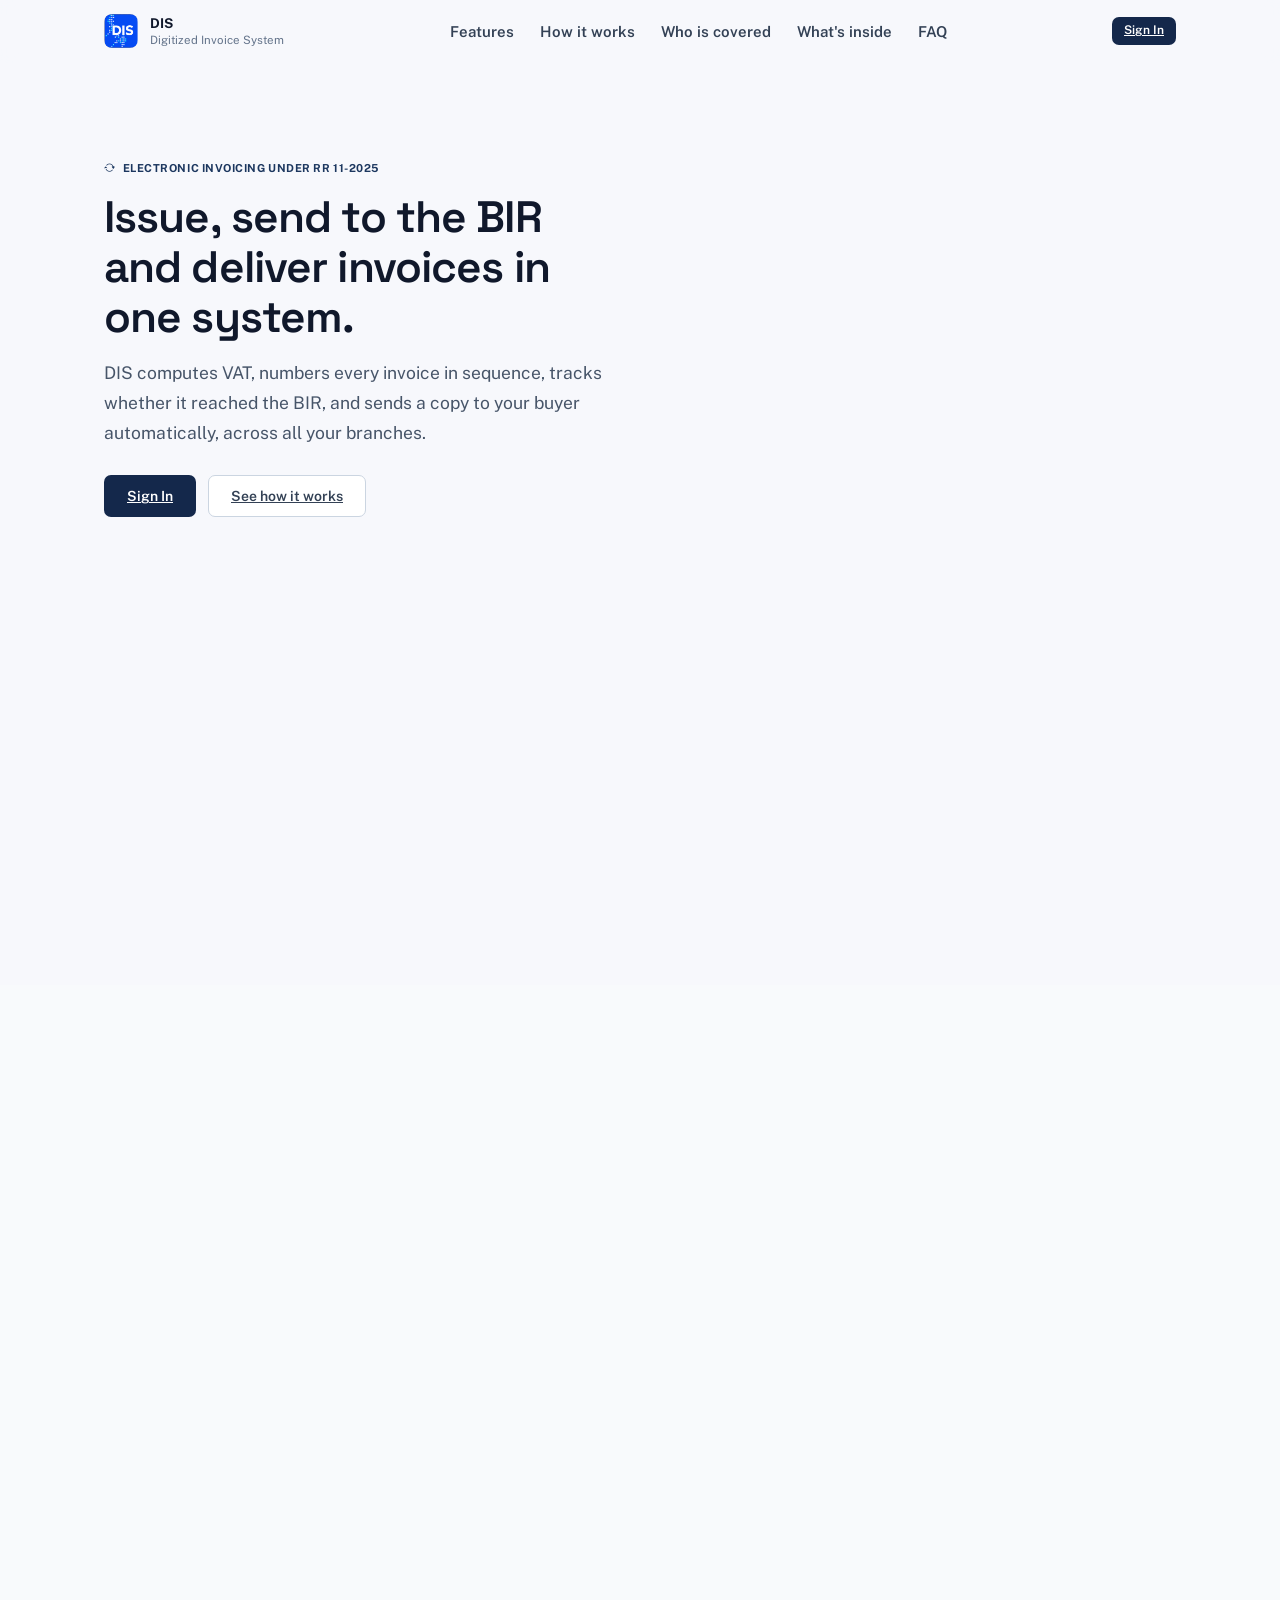
==== commit 6cf4a813: "try" ====
--- a/index.html
+++ b/index.html
@@ -2,7 +2,7 @@
 <html lang="en">
 <head>
 <meta charset="utf-8">
- <meta http-equiv="refresh" content="0; url=landing.html">
+ <meta http-equiv="refresh" content="0; url=/landing.html">
 <meta name="viewport" content="width=device-width, initial-scale=1">
 <title>Digitized Invoice System — EPI</title>
 
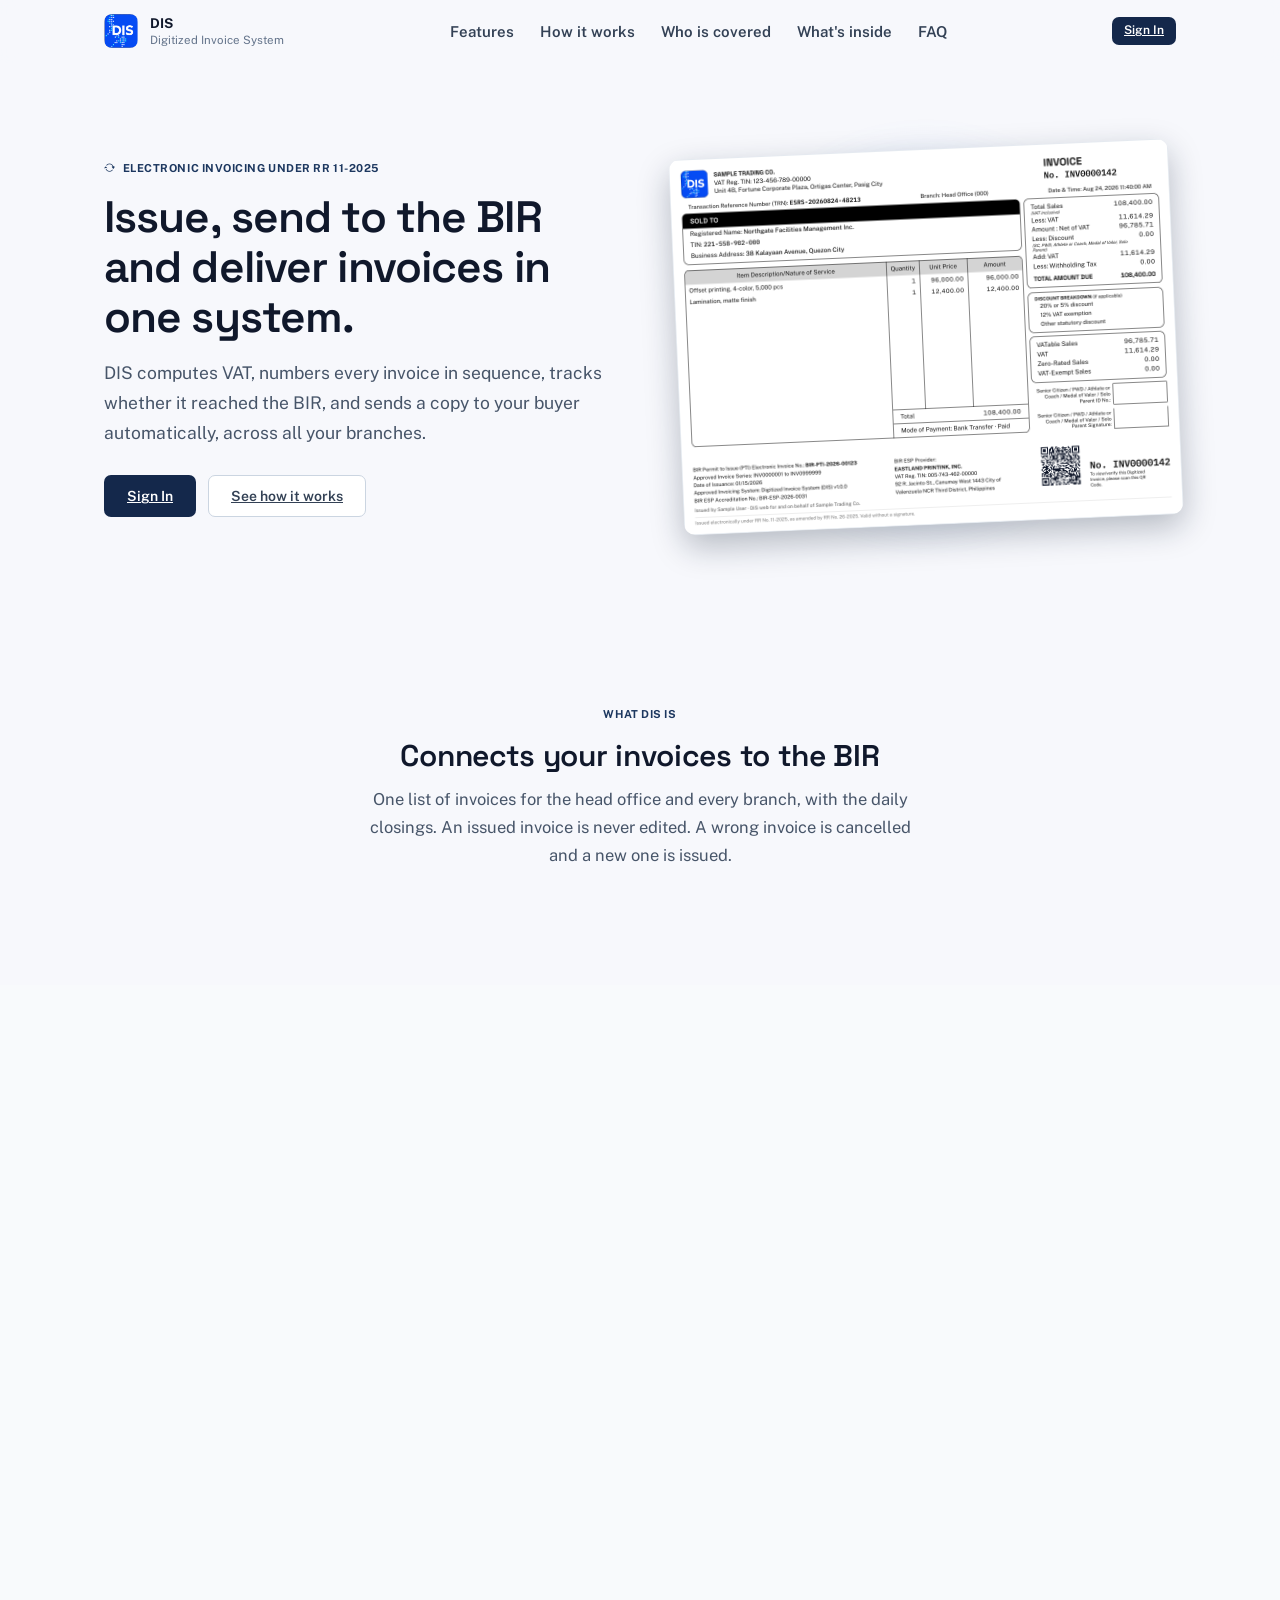
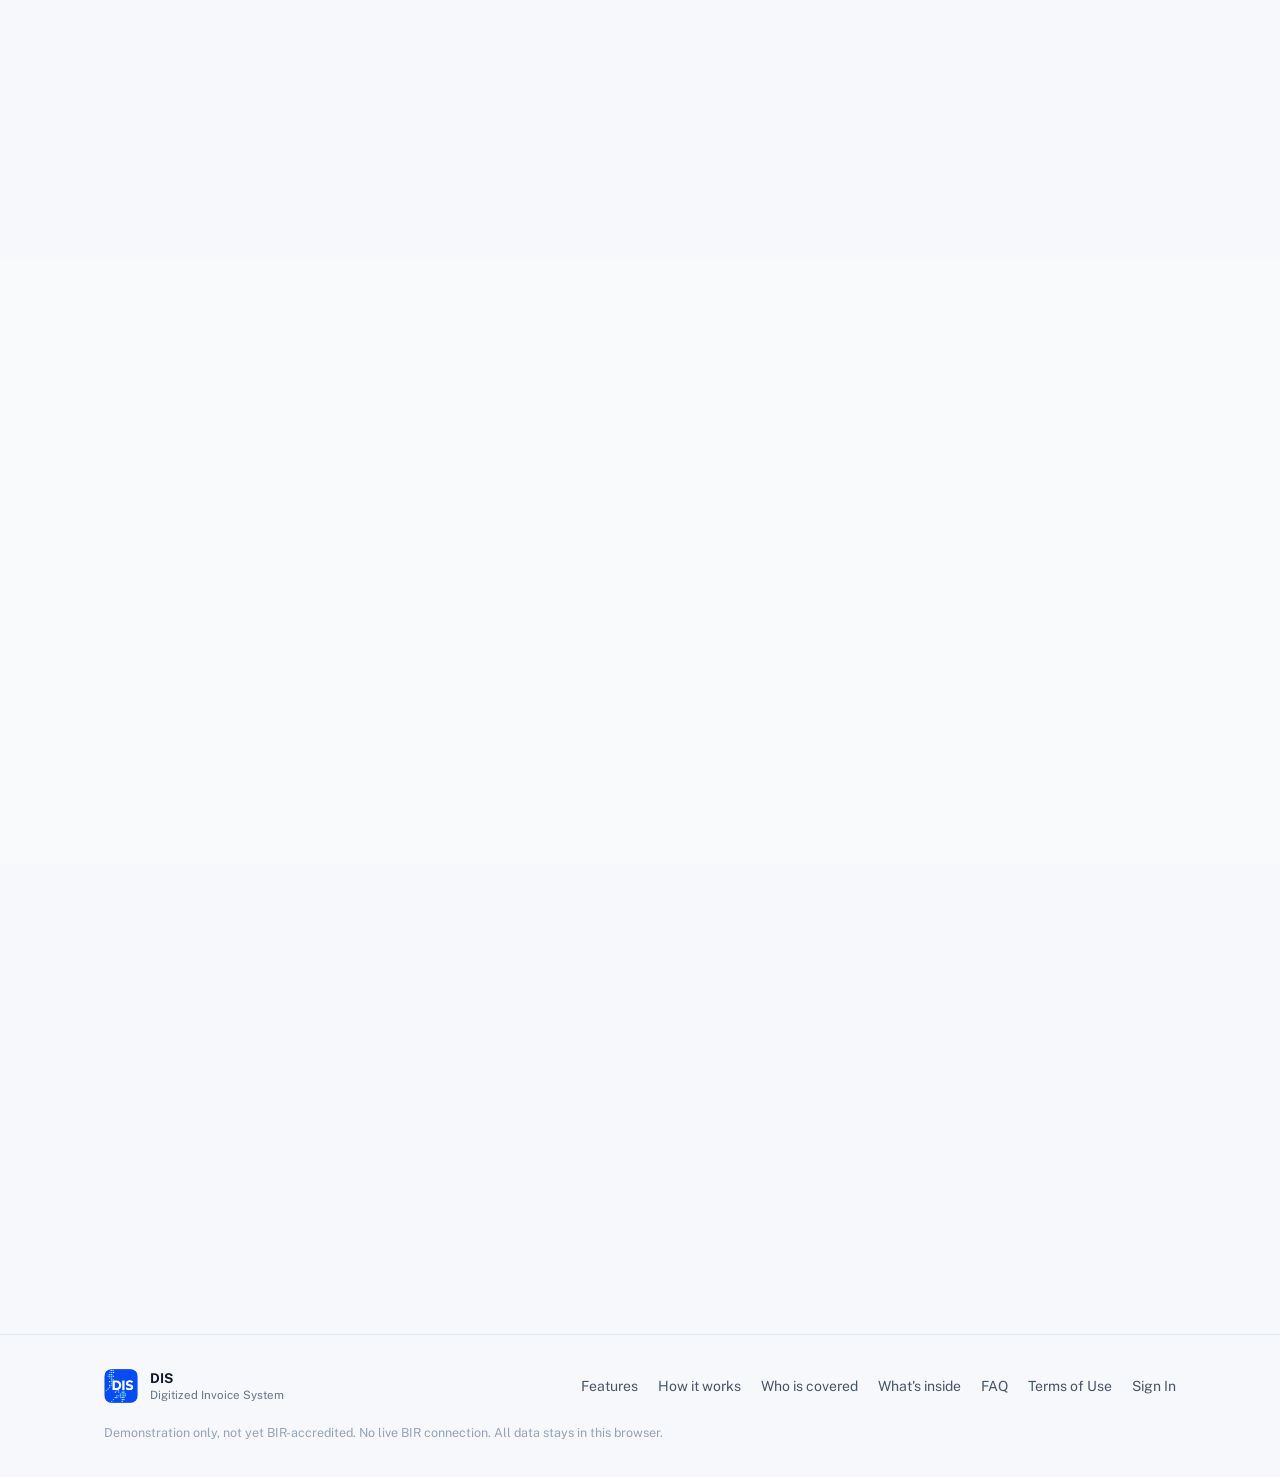
==== commit cebde734: "Fix URL in refresh meta tag" ====
--- a/index.html
+++ b/index.html
@@ -2,7 +2,7 @@
 <html lang="en">
 <head>
 <meta charset="utf-8">
- <meta http-equiv="refresh" content="0; url=/landing.html">
+ <meta http-equiv="refresh" content="0; url=landing.html">
 <meta name="viewport" content="width=device-width, initial-scale=1">
 <title>Digitized Invoice System — EPI</title>
 
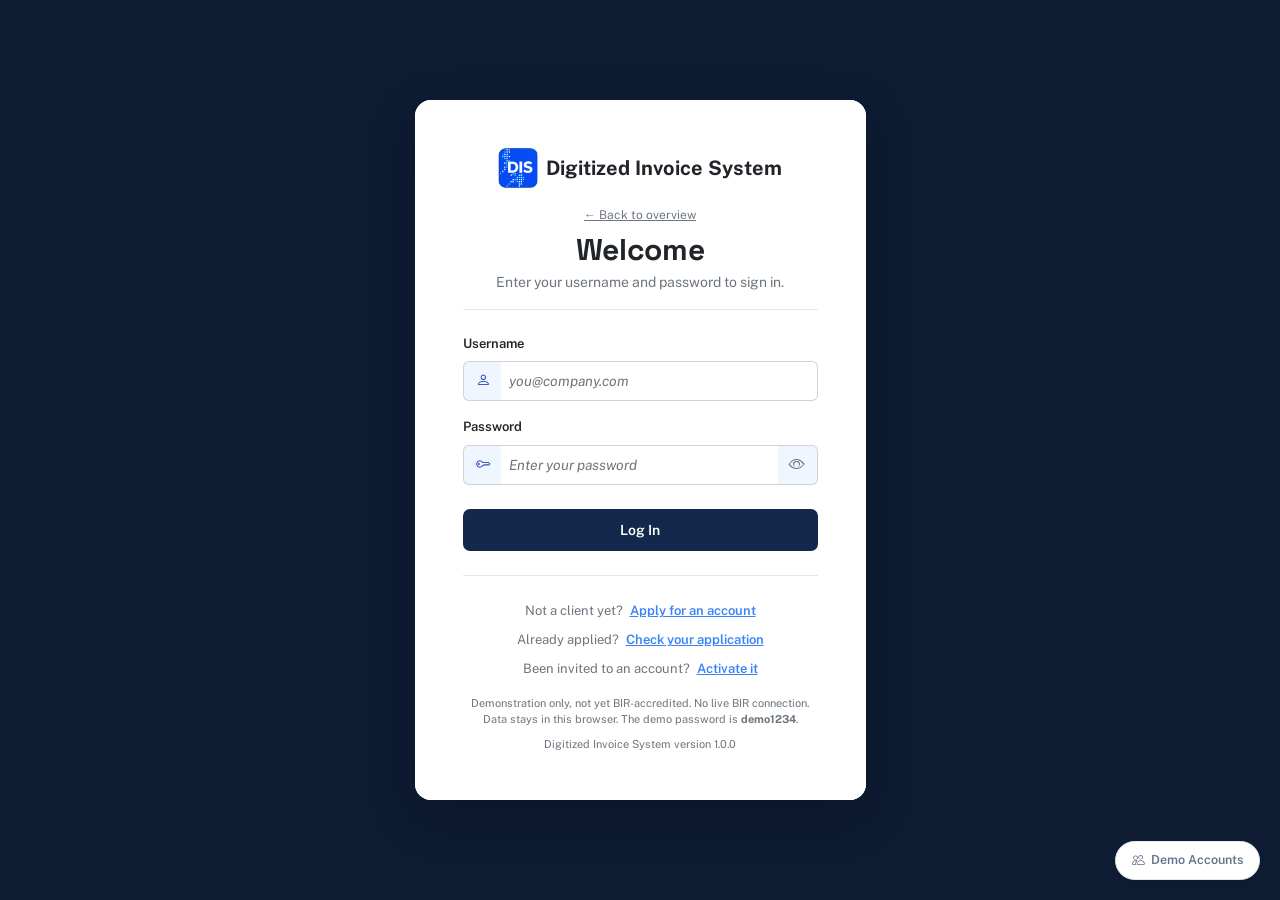
==== commit bdf80d4d: "Comment out meta refresh for landing page redirection Comment out the meta refresh tag to prevent au" ====
--- a/index.html
+++ b/index.html
@@ -2,7 +2,7 @@
 <html lang="en">
 <head>
 <meta charset="utf-8">
- <meta http-equiv="refresh" content="0; url=landing.html">
+ <!-- <meta http-equiv="refresh" content="0; url=landing.html"> -->
 <meta name="viewport" content="width=device-width, initial-scale=1">
 <title>Digitized Invoice System — EPI</title>
 
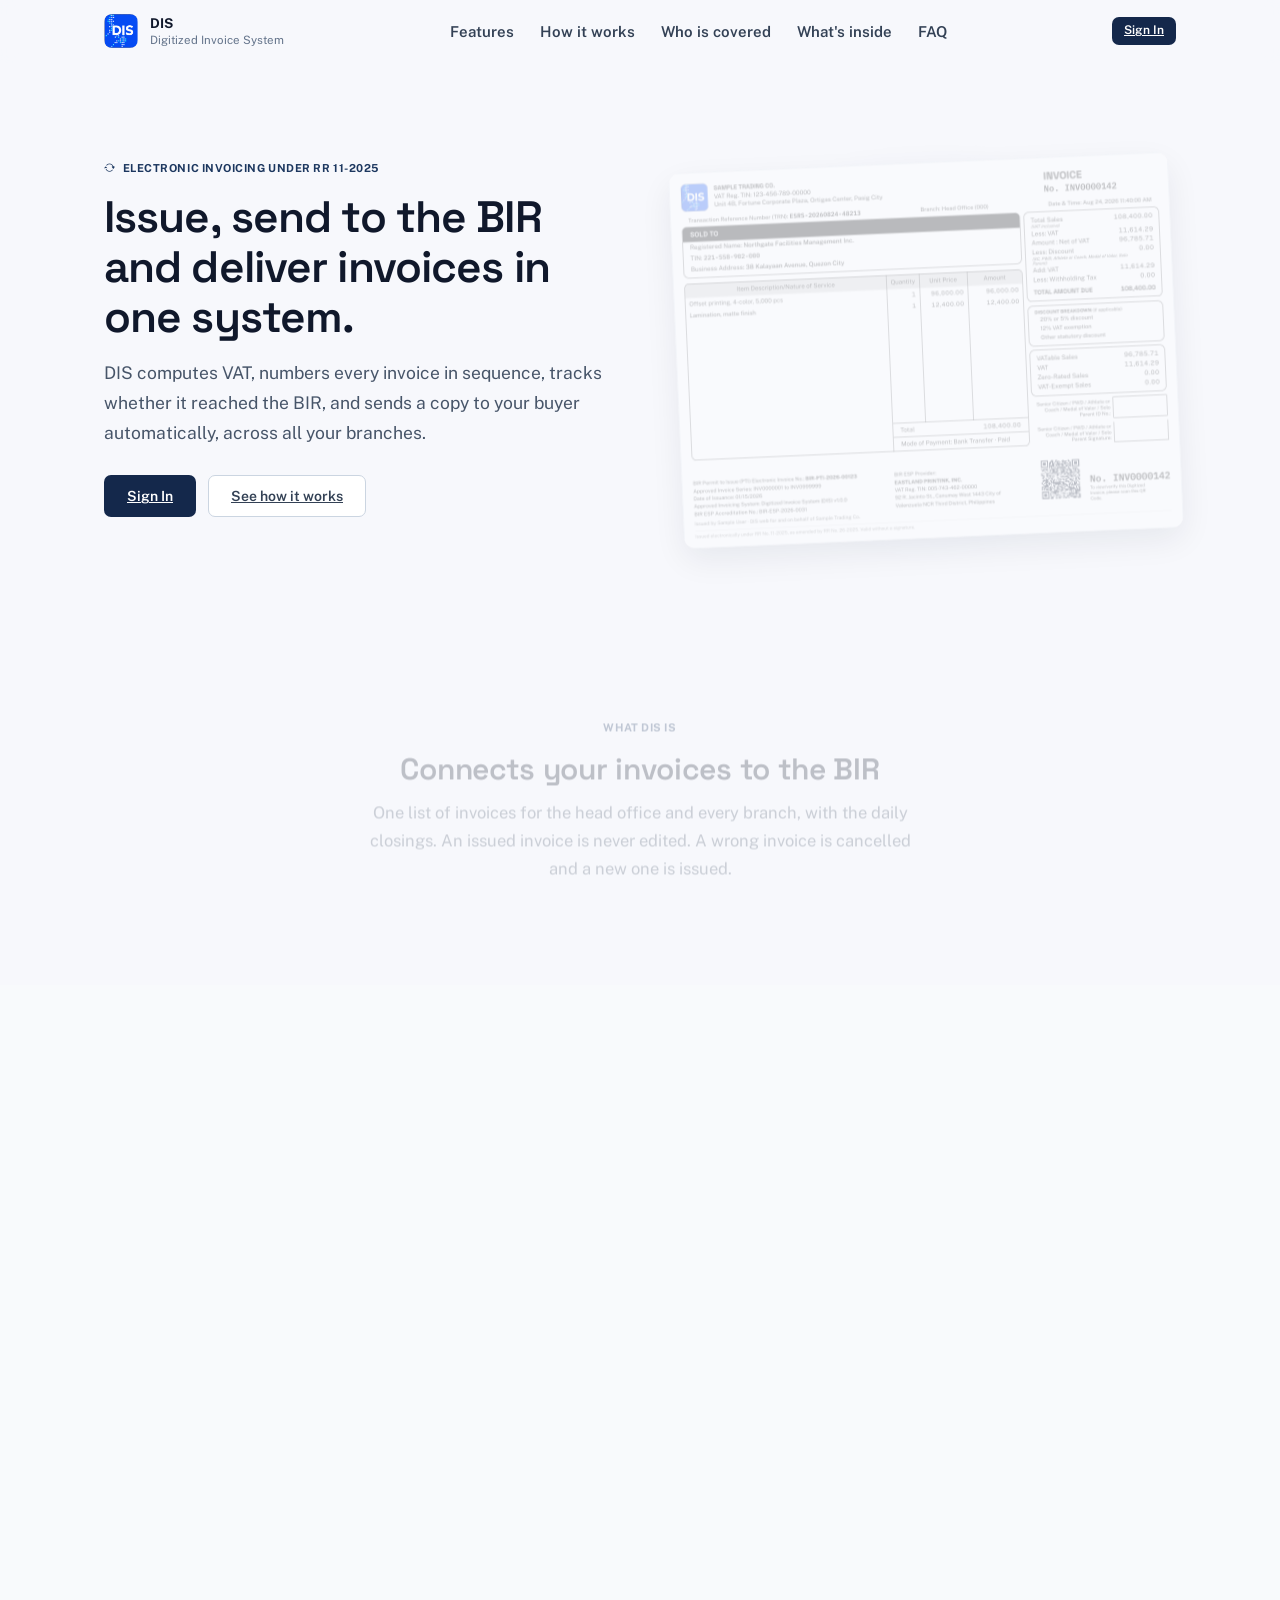
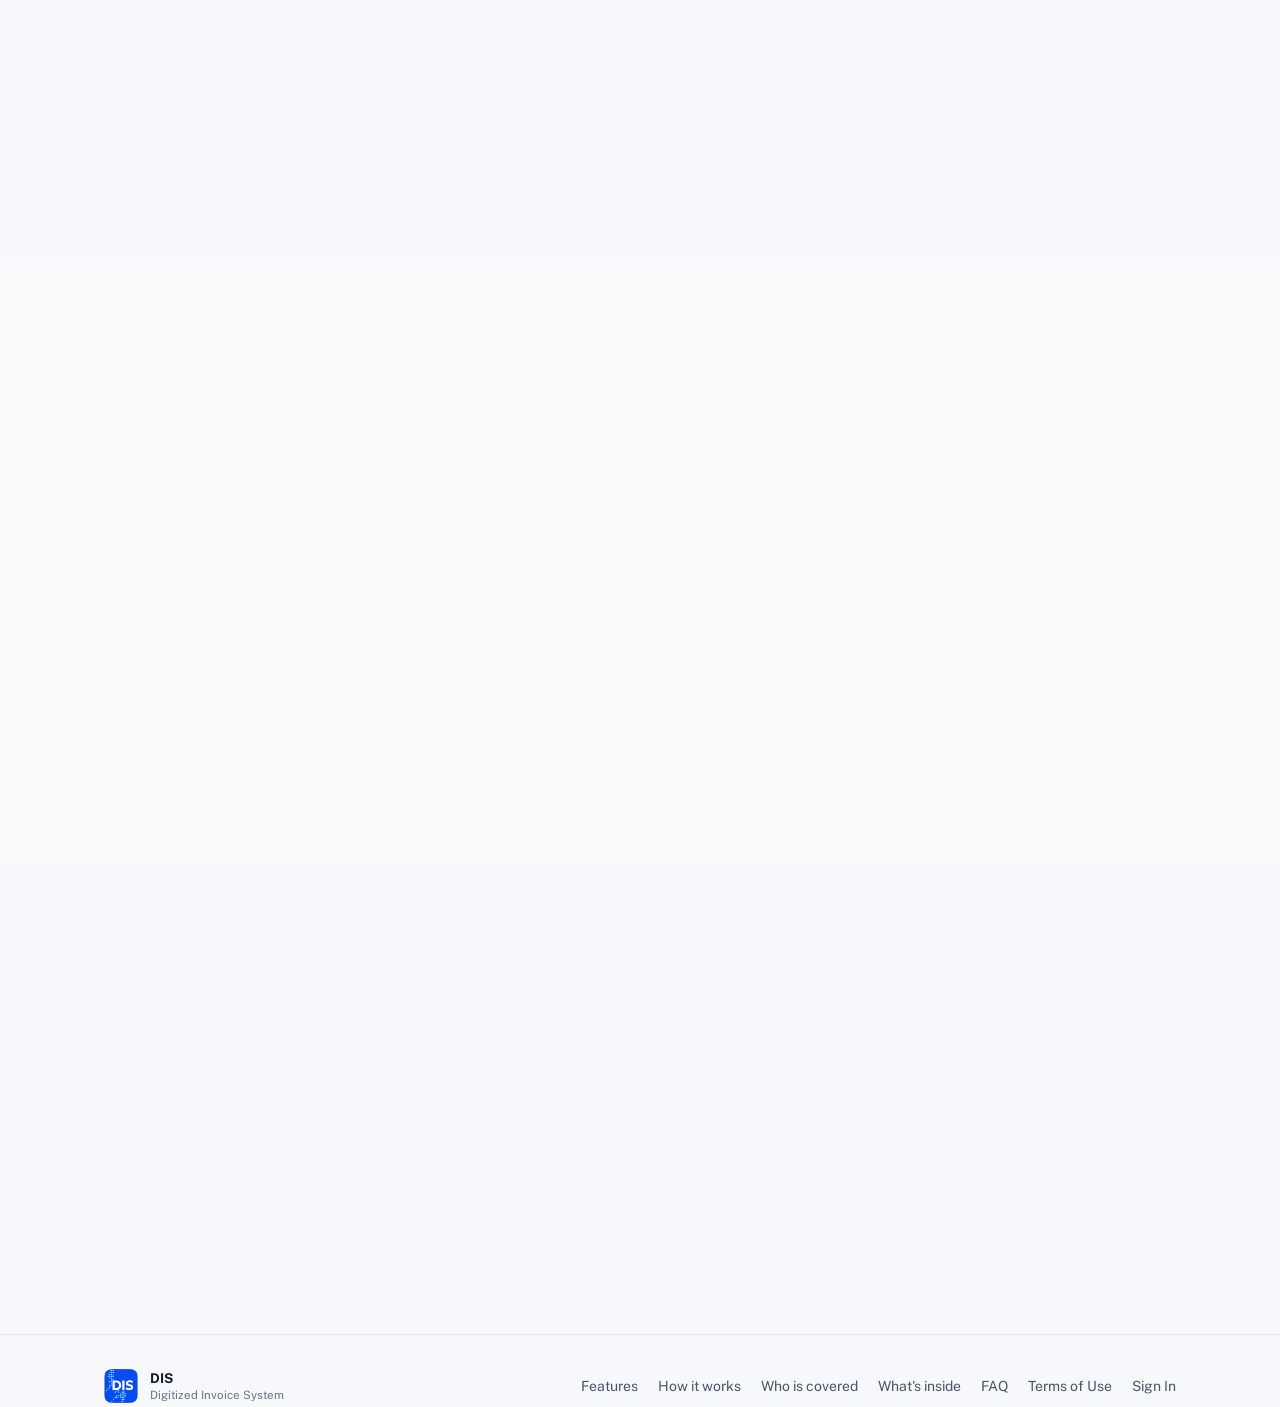
==== commit c5c12b24: "update" ====
--- a/index.html
+++ b/index.html
@@ -2,7 +2,8 @@
 <html lang="en">
 <head>
 <meta charset="utf-8">
- <!-- <meta http-equiv="refresh" content="0; url=landing.html"> -->
+
+<meta http-equiv="refresh" content="0; url=landing.html">
 <meta name="viewport" content="width=device-width, initial-scale=1">
 <title>Digitized Invoice System — EPI</title>
 
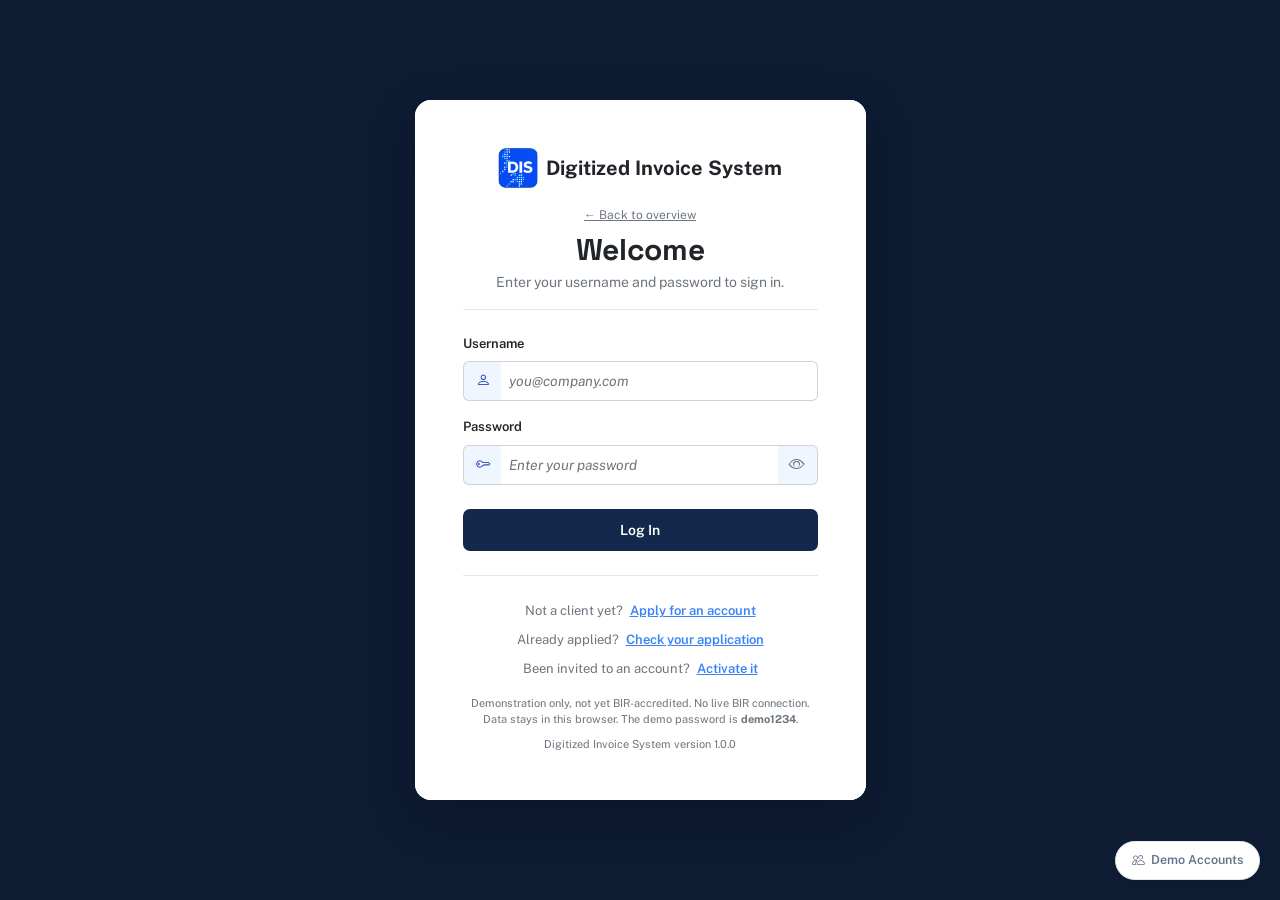
==== commit 8befe614: "remove refresh" ====
--- a/index.html
+++ b/index.html
@@ -3,7 +3,6 @@
 <head>
 <meta charset="utf-8">
 
-<meta http-equiv="refresh" content="0; url=landing.html">
 <meta name="viewport" content="width=device-width, initial-scale=1">
 <title>Digitized Invoice System — EPI</title>
 
